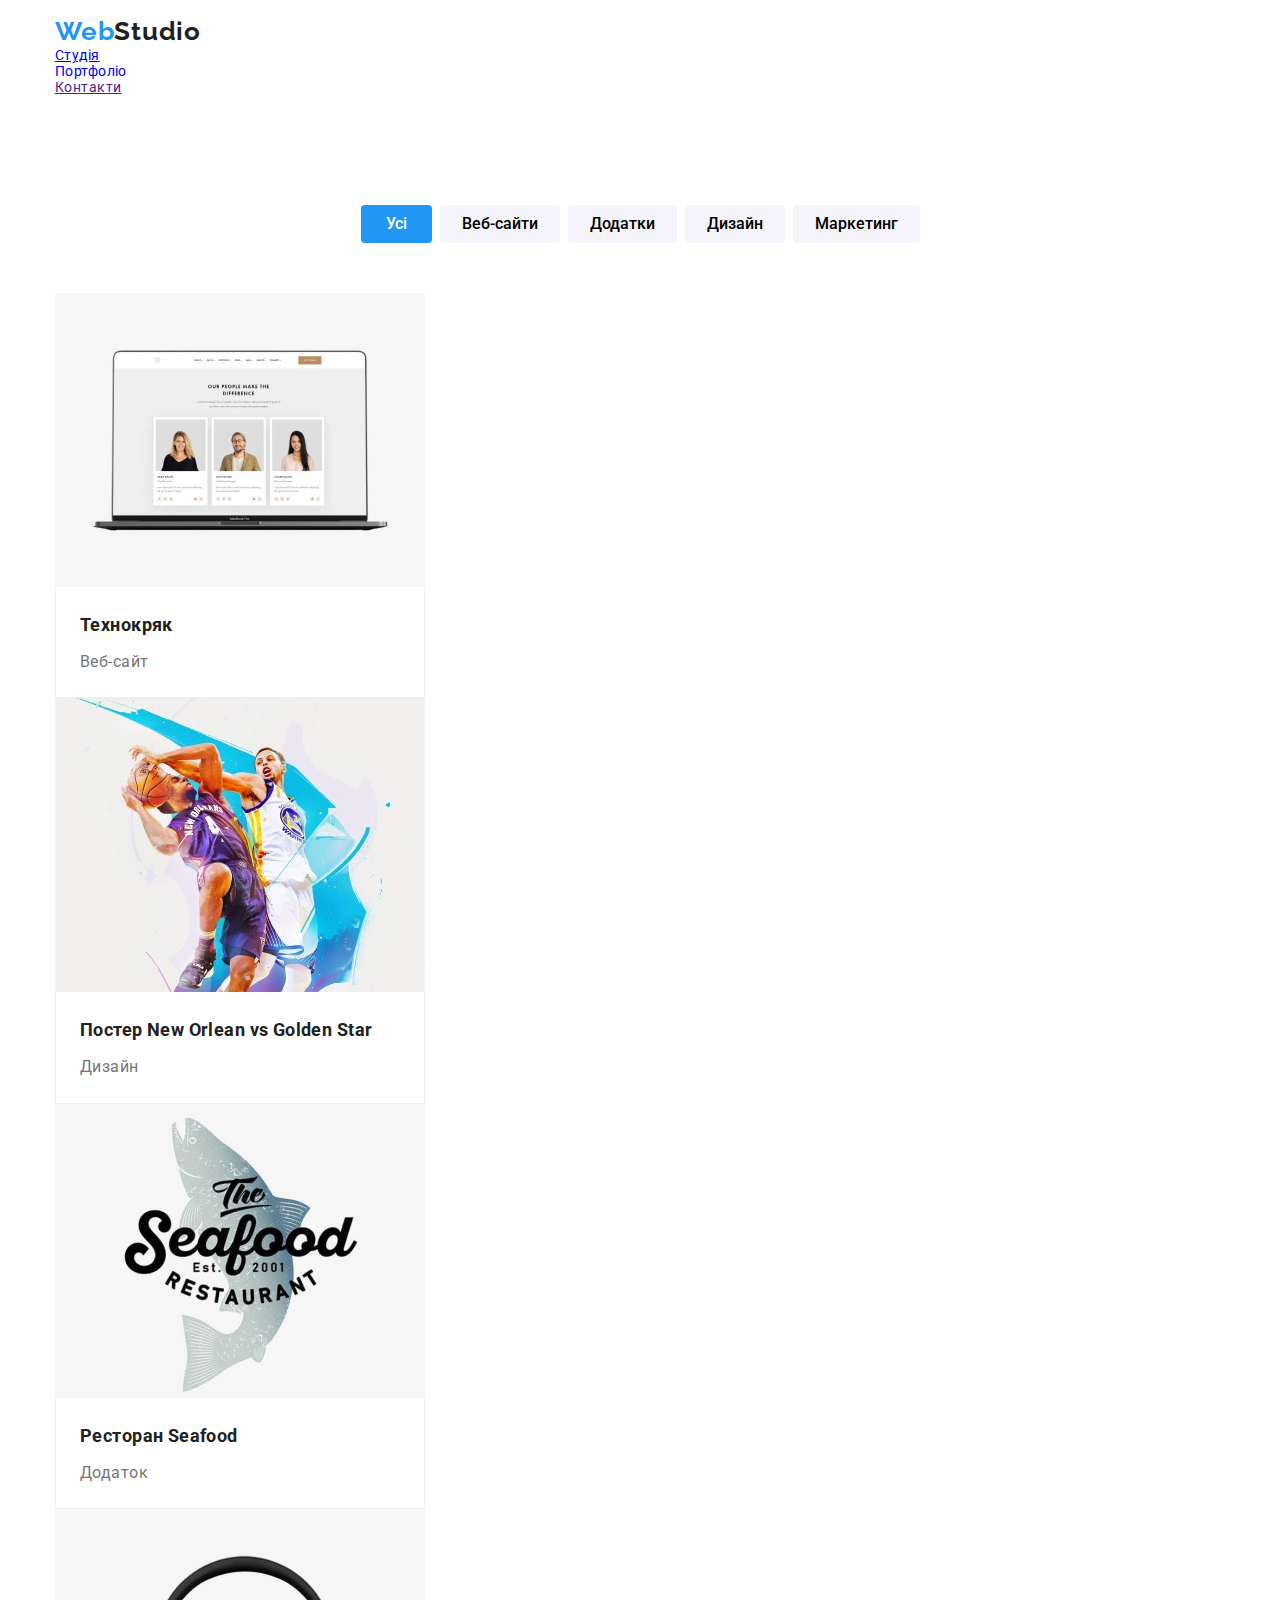
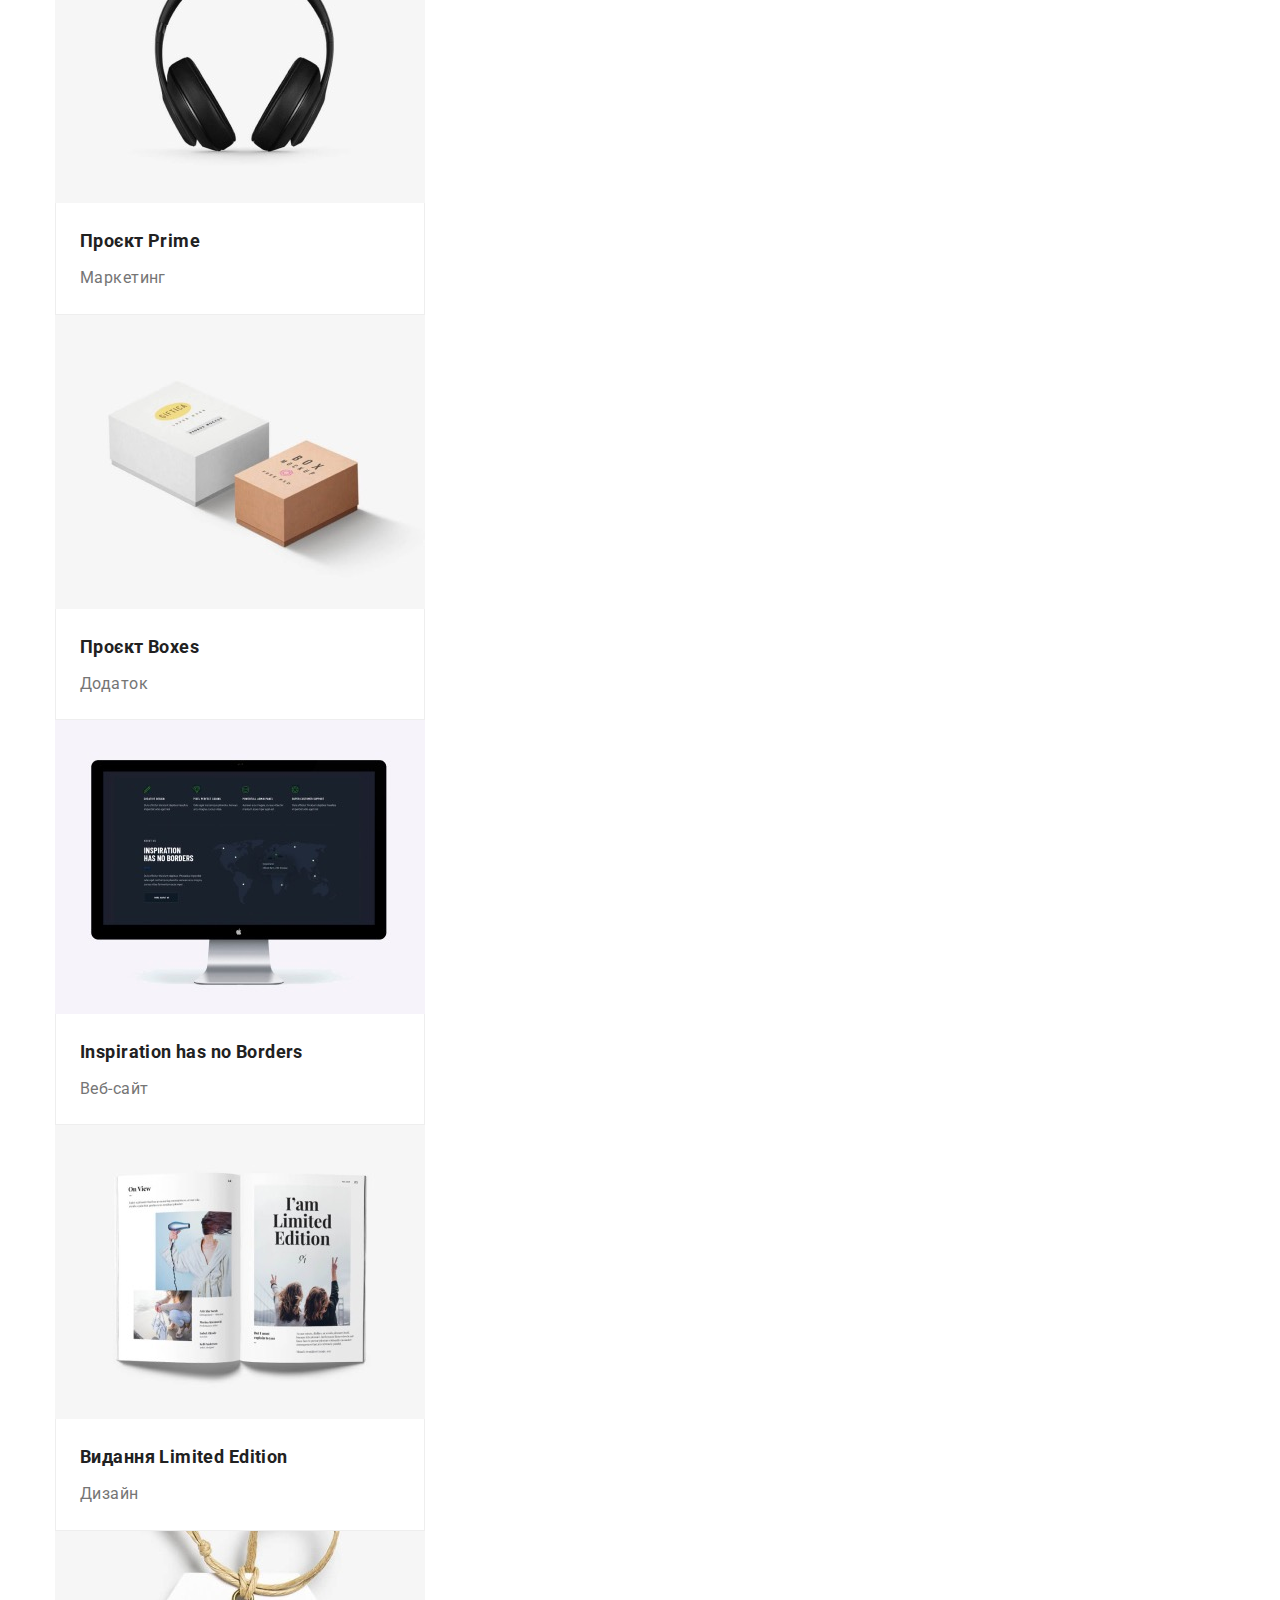
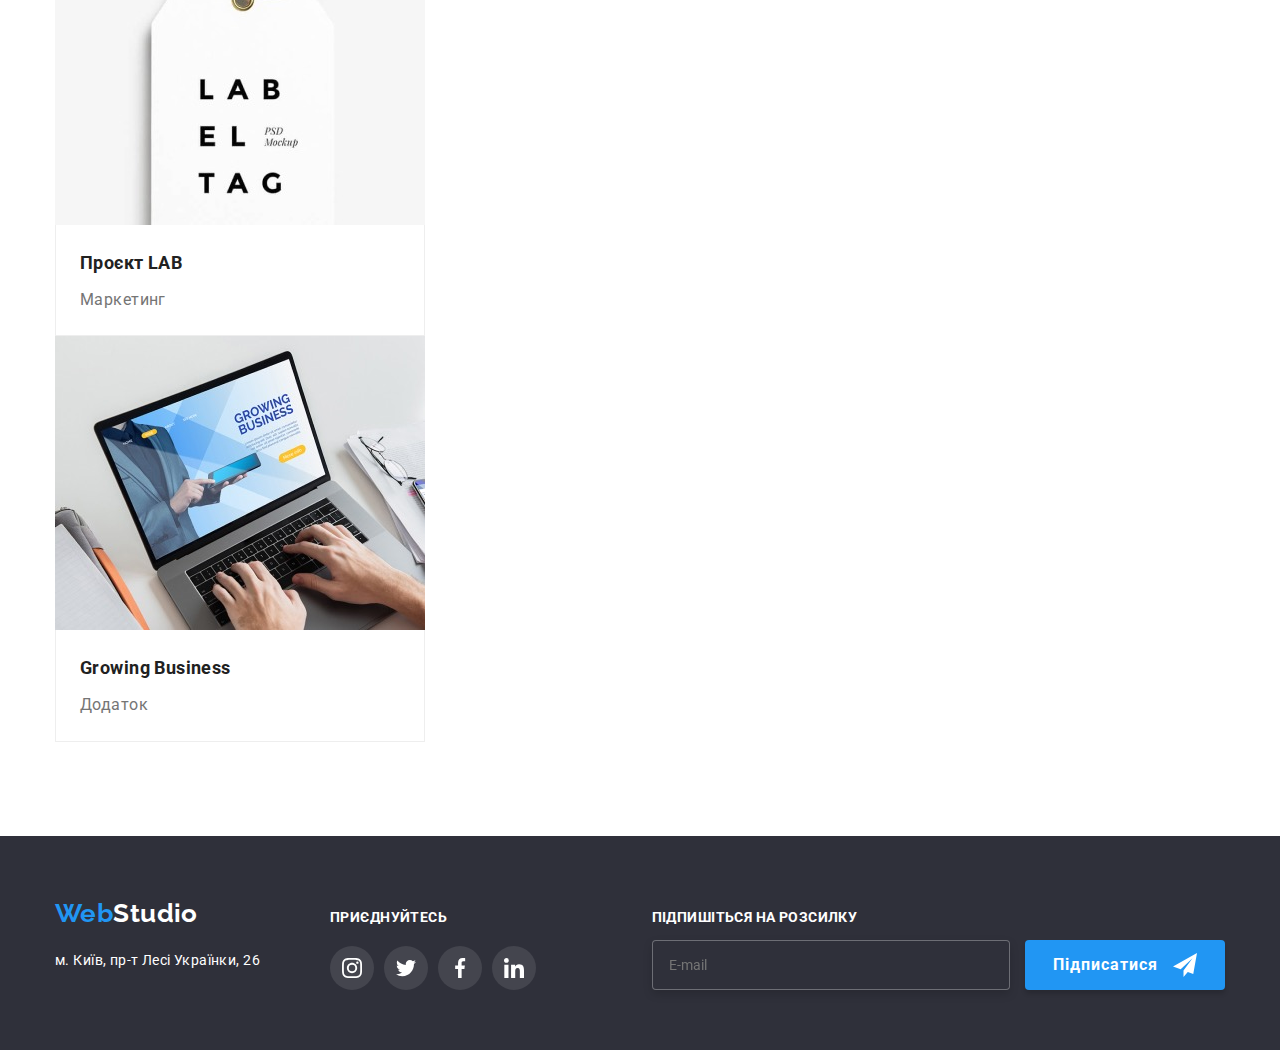
==== portfolio.html @ 5d30ed1a "hw8" ====
<!DOCTYPE html>
<html lang="uk">
  <head>
    <meta charset="UTF-8" />
    <meta http-equiv="X-UA-Compatible" content="IE=edge" />
    <meta name="viewport" content="width=device-width, initial-scale=1.0" />
    <title>WebStudio</title>
    <link rel="preconnect" href="https://fonts.googleapis.com" />
    <link rel="preconnect" href="https://fonts.gstatic.com" crossorigin />
    <link
      href="https://fonts.googleapis.com/css2?family=Raleway:wght@700&family=Roboto:wght@400;500;700;900&display=swap"
      rel="stylesheet"
    />
    <link
      rel="stylesheet"
      href="https://cdnjs.cloudflare.com/ajax/libs/modern-normalize/1.1.0/modern-normalize.min.css"
    />
    <link rel="stylesheet" href="./css/main.min.css" />
  </head>

  <body>
    <header class="header">
      <div class="container header__container">
        <nav class="header__menu">
          <a href="./index.html" class="header__logo link">
            <span class="accent">Web</span>Studio</a
          >
          <ul class="header__link list">
            <li><a href="./index.html" class="header__link item">Студія</a></li>
            <li>
              <a href="./portfolio.html" class="link current item">Портфоліо</a>
            </li>
            <li><a href="" class="header__link item">Контакти</a></li>
          </ul>
        </nav>
        <ul class="contacts">

          <li class="mail">
            <a href="mailto:info@devstudio.com" class="contacts__info">
              <svg class="contacts__icon" width="16" height="12">
                <use href="./images/icons.svg#icon-envelope"></use></svg>info@devstudio.com</a>
          </li>

          <li>
            <a href="tel:+380961111111" class="contacts__info">
              <svg class="contacts__icon" width="16" height="12">
                <use href="./images/icons.svg#icon-smartphone"></use></svg>+38 096 111 11 11</a>
          </li>
        </ul>
      </div>
    </header>

    <main>
      <section class="section">
        <div class="container buttons">
          <ul class="button-list">
            <li class="shadow-button">
              <button type="button" class="button secondary blue">Усі</button>
            </li>
            <li class="shadow-button">
              <button type="button" class="button secondary">Веб-сайти</button>
            </li>
            <li class="shadow-button">
              <button type="button" class="button secondary">Додатки</button>
            </li>
            <li class="shadow-button">
              <button type="button" class="button secondary">Дизайн</button>
            </li>
            <li class="shadow-button">
              <button type="button" class="button secondary">Маркетинг</button>
            </li>
          </ul>

          <ul class="list">
            <li class="gallery box">
              <a href="" class="link-sdw">
                <div class="portfolio-animation">
                <img
                  class="image-blue"
                  src="./images/img13-2.jpg"
                  alt="Фото людей"
                  width="370"
                  height="294"/>
                <p class="blue-text">
                  Ресурс пропонує комплексні пропозиції з різним рівнем функціоналу та сервісів. Все це дозволить відвідувачу отримати вичерпні відомості про компанію чи приватну особу.
                </p>
              </div>
                <div class="info-name">
                  <h3 class="title-name">Технокряк</h3>
                  <p class="discr">Веб-сайт</p>
                </div>
              </a>
            </li>

            <li class="gallery box">
              <a href="" class="link-sdw">
                <div class="portfolio-animation">
                <img
                  class="image"
                  src="./images/img-11-2.jpg"
                  alt="Волейболісти"
                  width="370"
                  height="294"
                />
                <p class="blue-text">
                  Ресурс пропонує комплексні пропозиції з різним рівнем функціоналу та сервісів. Все це дозволить відвідувачу отримати вичерпні відомості про компанію чи приватну особу.
                </p>
              </div>
                <div class="info-name">
                  <h3 class="title-name">Постер New Orlean vs Golden Star</h3>
                  <p class="discr">Дизайн</p>
                </div>
              </a>
            </li>
            <li class="gallery box">
              <a href="" class="link-sdw">
                <div class="portfolio-animation">
                <img
                  class="image"
                  src="./images/img-10-2.jpg"
                  alt="Лого ресторану"
                  width="370"
                  height="294"
                />
                <p class="blue-text">
                  Ресурс пропонує комплексні пропозиції з різним рівнем функціоналу та сервісів. Все це дозволить відвідувачу отримати вичерпні відомості про компанію чи приватну особу.
                </p>
              </div>
                <div class="info-name">
                  <h3 class="title-name">Ресторан Seafood</h3>
                  <p class="discr">Додаток</p>
                </div>
              </a>
            </li>
            <li class="gallery box">
              <a href="" class="link-sdw">
                <div class="portfolio-animation">
                <img
                  class="image"
                  src="./images/img-4-2.jpg"
                  alt="Навушники"
                  width="370"
                  height="294"
                />
                <p class="blue-text">
                  Ресурс пропонує комплексні пропозиції з різним рівнем функціоналу та сервісів. Все це дозволить відвідувачу отримати вичерпні відомості про компанію чи приватну особу.
                </p>
              </div>
                <div class="info-name">
                  <h3 class="title-name">Проєкт Prime</h3>
                  <p class="discr">Маркетинг</p>
                </div>
              </a>
            </li>
            <li class="gallery box">
              <a href="" class="link-sdw">
                <div class="portfolio-animation">
                <img
                  class="image"
                  src="./images/img-5-2.jpg"
                  alt="Два бокси"
                  width="370"
                  height="294"
                />
                <p class="blue-text">
                  Ресурс пропонує комплексні пропозиції з різним рівнем функціоналу та сервісів. Все це дозволить відвідувачу отримати вичерпні відомості про компанію чи приватну особу.
                </p>
              </div>
                <div class="info-name">
                  <h3 class="title-name">Проєкт Boxes</h3>
                  <p class="discr">Додаток</p>
                </div>
              </a>
            </li>
            <li class="gallery box">
              <a href="" class="link-sdw">
                <div class="portfolio-animation">
                <img
                  class="image"
                  src="./images/img-6-2.jpg"
                  alt="Компʼютер"
                  width="370"
                  height="294"
                />
                <p class="blue-text">
                  Ресурс пропонує комплексні пропозиції з різним рівнем функціоналу та сервісів. Все це дозволить відвідувачу отримати вичерпні відомості про компанію чи приватну особу.
                </p>
              </div>
                <div class="info-name">
                  <h3 class="title-name">Inspiration has no Borders</h3>
                  <p class="discr">Веб-сайт</p>
                </div>
              </a>
            </li>
            <li class="gallery box">
              <a href="" class="link-sdw">
                <div class="portfolio-animation">
                <img
                  class="image"
                  src="./images/img-7-2.jpg"
                  alt="Книга"
                  width="370"
                  height="294"
                />
                <p class="blue-text">
                  Ресурс пропонує комплексні пропозиції з різним рівнем функціоналу та сервісів. Все це дозволить відвідувачу отримати вичерпні відомості про компанію чи приватну особу.
                </p>
              </div>
                <div class="info-name">
                  <h3 class="title-name">Видання Limited Edition</h3>
                  <p class="discr">Дизайн</p>
                </div>
              </a>
            </li>
            <li class="gallery box">
              <a href="" class="link-sdw">
                <div class="portfolio-animation">
                <img
                  class="image"
                  src="./images/img-8-2.jpg"
                  alt="Бірка"
                  width="370"
                  height="294"
                />
                <p class="blue-text">
                  Ресурс пропонує комплексні пропозиції з різним рівнем функціоналу та сервісів. Все це дозволить відвідувачу отримати вичерпні відомості про компанію чи приватну особу.
                </p>
              </div>
                <div class="info-name">
                  <h3 class="title-name">Проєкт LAB</h3>
                  <p class="discr">Маркетинг</p>
                </div>
              </a>
            </li>
            <li class="gallery box">
              <a href="" class="link-sdw">
                <div class="portfolio-animation">
                <img
                  class="image"
                  src="./images/img-9-2.jpg"
                  alt="Ноутбук"
                  width="370"
                  height="294"
                />
                <p class="blue-text">
                  Ресурс пропонує комплексні пропозиції з різним рівнем функціоналу та сервісів. Все це дозволить відвідувачу отримати вичерпні відомості про компанію чи приватну особу.
                </p>
              </div>
                <div class="info-name">
                  <h3 class="title-name">Growing Business</h3>
                  <p class="discr">Додаток</p>
                </div>
              </a>
            </li>
          </ul>
        </div>
      </section>
    </main>

    <footer class="footer-block">
      <div class="container">
        <div class="footer-info">
          <a href="./index.html" class="footer__logo">
            <span class="accent">Web</span>Studio</a
          >
          <address class="footer">
            <p class="adres">м. Київ, пр-т Лесі Українки, 26</p>
            <ul class="footer-list">
              <li class="email">
                <a href="mailto:info@devstudio.com" class="contacts">info@devstudio.com</a>
              </li>
              <li>
                <a href="tel:+380961111111" class="contacts">+38 096 111 11 11</a>
              </li>
            </ul>
          </address>
        </div>

        <div class="footer-icons">
          <h3 class="footer-links-title">ПРИЄДНУЙТЕСЬ</h3>
          <ul class="social-list">
            <li class="social-list-item">
              <a class="footer-social-list-link" href="#">
                <svg class="footer-social-list-icon" width="20" height="20">
                  <use href="./images/icons.svg#icon-instagram"></use>
                </svg>
              </a>
            </li>
            <li class="social-list-item">
              <a class="footer-social-list-link" href="#">
                <svg class="footer-social-list-icon" width="20" height="20">
                  <use href="./images/icons.svg#icon-twitter"></use>
                </svg>
              </a>
            </li>
            <li class="social-list-item">
              <a class="footer-social-list-link" href="#">
                <svg class="footer-social-list-icon" width="20" height="20">
                  <use href="./images/icons.svg#icon-facebook"></use>
                </svg>
              </a>
            </li>
            <li class="social-list-item">
              <a class="footer-social-list-link" href="#">
                <svg class="footer-social-list-icon" width="20" height="20">
                  <use href="./images/icons.svg#icon-linkedin"></use>
                </svg>
              </a>
            </li>
          </ul>
        </div>

        <div class="form">
          <h3 class="sub-text">Підпишіться на розсилку</h3>
          <label for="mail"></label>
          <input class="subcribe-input" type="email" name="mail" id="mail" placeholder="E-mail"/>
          <button type="submit" class="btn-submit">Підписатися
            <svg class="btn-sub-icon" width="24" height="24">
            <use href="./images/icons.svg#icon-telegram"></use>
          </svg> 
          </button>
        </div>
      </div>
    </footer>
  </body>
</html>
---- css/main.min.css ----
:root{--primary-text-color: #757575;--secondary-text-color: #212121;--title-text-color: #ffffff;--accent-color: #2196f3;--secondary-button-color: #f5f4fa;--background-color-main: #2f303a;--main-font: Roboto, sans-serif;--secondary-font: Raleway, sans-serif}.visually-hidden{position:absolute;width:1px;height:1px;margin:-1px;border:0;padding:0;white-space:nowrap;clip-path:inset(100%);clip:rect(0 0 0 0);overflow:hidden}html{box-sizing:border-box}body{color:var(--primary-text-color);background-color:var(--title-text-color);font-family:Roboto,sans-serif;font-size:14px;letter-spacing:.03em}.image{display:block}.section{padding-top:94px;padding-bottom:94px}.link{text-decoration:none}.container{padding-left:15px;padding-right:15px}@media screen and (min-width: 480px){.container{width:480px;margin-left:auto;margin-right:auto}}@media screen and (min-width: 768px){.container{width:768px}}@media screen and (min-width: 1200px){.container{width:1200px}}.hero{background-color:var(--background-color-main);padding-top:200px;padding-bottom:200px;margin:0 auto}.hero.overlay{max-width:1600px;height:600px;outline:1px solid #000;margin-left:auto;margin-right:auto;background-image:linear-gradient(rgba(47, 48, 58, 0.4), rgba(47, 48, 58, 0.4)),url("../images/Img-backgr.jpg");background-size:cover;background-repeat:no-repeat;background-position:center}.button.primary{color:var(--title-text-color);background-color:var(--accent-color);font-weight:700;font-size:16px;line-height:1.9;margin:0 auto;display:block;cursor:pointer;vertical-align:middle;padding-top:10px;padding-bottom:10px;padding-left:32px;padding-right:32px;border:none;box-shadow:0px 4px 4px rgba(0,0,0,.15);border-radius:4px}.modal-close-btn{position:absolute;top:8px;right:8px;display:flex;justify-content:center;align-items:center;width:30px;height:30px;border-radius:50%;background:#fff;border:1px solid rgba(0,0,0,.1);padding:0;cursor:pointer}.modal-close-btn:hover svg.modal-close-icon,.modal-close-btn:focus svg.modal-close-icon{fill:#2196f3}.modal-close-icon{width:18px;height:18px;fill:#000;padding:0;vertical-align:middle;transition:fill 250ms cubic-bezier(0.4, 0, 0.2, 1)}.social-list-link{display:flex;align-items:center;justify-content:center;width:44px;height:44px;background-color:#fff;border-radius:50%;transition:background-color 250ms cubic-bezier(0.4, 0, 0.2, 1)}.social-list-link:hover,.social-list-link:focus{background-color:#2196f3}.social-list-icon{fill:#afb1b8}.social-list-item{display:block;margin-right:10px}.social-list-item:last-child{margin:0}a svg.social-list-icon{transition:fill 250ms cubic-bezier(0.4, 0, 0.2, 1)}a:hover svg.social-list-icon,a:focus svg.social-list-icon{fill:#fff}.social-list{display:flex;justify-content:center;padding-left:0;margin:0}.hero__title{color:var(--title-text-color);font-size:44px;line-height:1.4;font-weight:900;max-width:696px;margin:0 auto;text-align:center;margin-bottom:30px}.backdrop{position:fixed;top:0;left:0;width:100vw;height:100vh;background-color:rgba(0,0,0,.2);transition:visibility 250ms cubic-bezier(0.4, 0, 0.2, 1),opacity 250ms cubic-bezier(0.4, 0, 0.2, 1)}.backdrop.is-hidden{opacity:0;pointer-events:none;visibility:hidden}.modal{position:absolute;width:528px;height:581px;left:50%;top:50%;transform:translate(-50%, -50%) scale(1);background:#fff;box-shadow:0px 1px 3px rgba(0,0,0,.12),0px 1px 1px rgba(0,0,0,.14),0px 2px 1px rgba(0,0,0,.2);border-radius:4px;padding:40px;transition:transform 250ms cubic-bezier(0.4, 0, 0.2, 1)}.backdrop.is-hidden .modal{transform:translate(-50%, -50%) scale(0.6)}.title-modal-form{margin:0;font-family:"Roboto";font-weight:700;font-size:20px;line-height:1.15;text-align:center;letter-spacing:.03em;color:#212121}.data{font-family:"Roboto";font-size:12px;line-height:1.16;letter-spacing:.01em;color:#757575;margin-bottom:4px}.comment{width:100%;height:120px;margin-top:4px;padding:12px 16px;resize:none;border:1px solid rgba(33,33,33,.2);border-radius:4px;font-family:"Roboto";font-size:12px;line-height:1.16;letter-spacing:.01em;color:rgba(117,117,117,.5);color:#000}.comment:focus{border-color:var(--accent-color);transition:border-color 250ms cubic-bezier(0.4, 0, 0.2, 1);outline:none}.header__link{display:none}.header__container{display:flex;justify-content:space-between;align-items:center}@media screen and (max-width: 1199px){.contacts__info{display:none}}.contacts{display:none}.header{padding-top:16px;padding-bottom:16px;position:relative}.header__logo{color:var(--secondary-text-color);font-weight:700;font-size:26px;line-height:1.2;font-family:"Raleway",sans-serif;text-decoration:none;padding-top:16px}.header__logo.link{font-weight:700;font-size:26px;line-height:1.2;letter-spacing:.03em;color:var(--secondary-text-color);text-decoration:none}.list{list-style:none;padding-left:0;gap:30px;padding:0;margin-left:0;margin:0}.accent{color:var(--accent-color)}.contacts__icon{fill:#757575;padding:0;margin-right:10px;vertical-align:middle}a svg.contacts__icon{transition:fill 250ms cubic-bezier(0.4, 0, 0.2, 1)}a:hover svg.contacts__icon,a:focus svg.contacts__icon{fill:#2196f3}.contacts__info{display:flex;color:var(--primary-text-color);font-weight:500;font-size:14px;line-height:1.14;text-decoration:none;list-style:none;flex-wrap:wrap;padding-left:auto;padding-right:10px;padding:0;margin:0 0 0 auto;align-items:center;justify-content:center;transition:color 250ms cubic-bezier(0.4, 0, 0.2, 1)}.contacts__info:hover,.contacts__info:focus{color:var(--accent-color)}.contact-form-field{display:block;margin-bottom:10px}.contact-form-input{width:100%;height:40px;border:1px solid rgba(33,33,33,.2);border-radius:4px;padding-left:42px;transform:border-color 250ms cubic-bezier(0.4, 0, 0.2, 1)}.contact-form-input:focus{border-color:var(--accent-color);outline:none}.contact-form-input-wrapper{position:relative;display:block;margin-top:4px}.contact-form-icon{position:absolute;top:50%;left:0;fill:#212121;padding:0;margin-left:12px;transform:translateY(-50%);transition:fill 250ms cubic-bezier(0.4, 0, 0.2, 1)}.contact-form-input:focus+.contact-form-icon{fill:var(--accent-color)}.contact-form-submit-btn{width:200px;height:50px;left:700px;top:713px;padding:10px 52px;background:#188ce8;box-shadow:0px 4px 4px rgba(0,0,0,.15);border-radius:4px;border:none;cursor:pointer;font-family:"Roboto";font-weight:700;font-size:16px;line-height:1.8;display:block;margin:0 auto;align-items:center;text-align:center;letter-spacing:.06em;color:#fff;margin-top:30px}.contact-form-submit-btn:hover,.contact-form-submit-btn:focus{transition:box-shadow 250ms cubic-bezier(0.4, 0, 0.2, 1)}.contact-form-checkbox-label{display:flex;align-items:center;font-family:"Roboto";font-size:14px;line-height:1.7;letter-spacing:.03em;color:#757575;background-color:#fff}.contact-form-checkbox{margin-bottom:10px;border:2px solid #212121;color:var(--accent-color)}.contact-form-checkbox:checked{background-color:var(--accent-color)}.contact-form-checkbox:checked{background-color:#2196f3;outline-offset:2px}.contact-checkbox{margin-left:13px}.checkbox-link{color:#2196f3}.check-icon{display:flex;align-items:center;justify-content:center;fill:#fff;padding:0;vertical-align:middle;cursor:pointer;width:15px;height:16px}.black-border{display:flex;border:2px solid #000;border-radius:2px;width:16px;height:15px;margin-right:8.38px;align-items:center;justify-content:center}.contact-form-checkbox:checked+.contact-form-checkbox-label .black-border{background-color:var(--accent-color);border-color:#2196f3;outline-offset:2px}.contact-form-checkbox:focus+.contact-form-checkbox-label .black-border{border-radius:2px;border:2px solid #2196f3}.duty__list{list-style:none;display:flex;flex-wrap:wrap;padding-left:0;margin-right:30px;padding:0;margin-left:0;margin:0;gap:30px}.duty__item{width:270px}.duty__link{display:flex;align-items:center;justify-content:center;width:270px;height:120px;margin-bottom:30px;background-color:#f5f4fa;border-radius:4px}.duty__title{color:var(--secondary-text-color);font-weight:700;font-size:14px;line-height:1.14;margin-bottom:10px;margin-top:0}.duty__text{font-size:14px;line-height:1.7;margin:0}.gallery{width:370px}.link-sdw{text-decoration:none;display:block;transition:box-shadow 250ms cubic-bezier(0.4, 0, 0.2, 1)}.link-sdw:hover{box-shadow:0px 1px 1px rgba(0,0,0,.12),0px 4px 4px rgba(0,0,0,.06),1px 4px 6px rgba(0,0,0,.16)}.portfolio-animation{position:relative;overflow:hidden;transition:transform 250ms cubic-bezier(0.4, 0, 0.2, 1)}.blue-text{position:absolute;margin:0;padding-top:63px;padding-bottom:63px;padding-left:24px;padding-right:24px;background-color:rgba(33,150,243,.9);width:370px;height:294px;font-family:"Roboto";font-style:normal;font-size:18px;line-height:1.6;letter-spacing:.03em;color:#fff;transition:transform 250ms ease}.portfolio-animation:hover .blue-text{transform:translateY(-100%)}.link-sdw:hover .blue-text,.link-sdw:focus .blue-text{transform:translateY(-100%)}.image-blue{display:block;position:relative}.info-name{padding-left:24px;padding-right:24px;padding-top:20px;padding-bottom:20px;border-bottom:1px solid #eee;border-left:1px solid #eee;border-right:1px solid #eee}.title-name{color:var(--secondary-text-color);font-weight:700;font-size:18px;line-height:2;text-decoration:none;margin-bottom:4px;margin-top:0}.discr{color:var(--primary-text-color);font-size:16px;line-height:1.9;text-decoration:none;margin-top:0;margin-bottom:0}.button-list{list-style:none;display:flex;flex-wrap:wrap;gap:8px;padding:0;justify-content:center;margin:0;margin-bottom:50px}.button.secondary{background-color:var(--secondary-button-color);font-weight:500;font-size:16px;line-height:1.6;cursor:pointer;padding-top:6px;padding-bottom:6px;padding-left:22px;padding-right:22px;border:none;border-radius:4px;transition:box-shadow 250ms cubic-bezier(0.4, 0, 0.2, 1),background-color 250ms cubic-bezier(0.4, 0, 0.2, 1),color 250ms cubic-bezier(0.4, 0, 0.2, 1)}.button.secondary:hover,.button.secondary:focus{box-shadow:0px 3px 1px rgba(0,0,0,.1),0px 1px 2px rgba(0,0,0,.08),0px 2px 2px rgba(0,0,0,.12);border-radius:4px;color:var(--title-text-color);background-color:var(--accent-color)}.button.secondary.blue{background-color:var(--accent-color);color:var(--title-text-color);padding-top:6px;padding-bottom:6px;padding-left:25px;padding-right:25px;transition:box-shadow 250ms cubic-bezier(0.4, 0, 0.2, 1)}.button.secondary.blue:hover,.button.secondary.blue:focus{box-shadow:0px 3px 1px rgba(0,0,0,.1),0px 1px 2px rgba(0,0,0,.08),0px 2px 2px rgba(0,0,0,.12);border-radius:4px}.section-work{padding-bottom:94px}.section-title{color:var(--secondary-text-color);font-weight:700;font-size:36px;line-height:1.2;text-align:center;margin-bottom:50px;margin-top:0}.thumb{position:relative}.pic-text{position:absolute;padding-top:27px;padding-bottom:27px;margin:0;bottom:0;left:0;width:100%;height:70px;background-color:rgba(47,48,58,.8);font-family:"Roboto";font-weight:700;font-size:14px;line-height:1.14;text-align:center;letter-spacing:.03em;text-transform:uppercase;color:#fff}.block.secondary{background-color:var(--secondary-button-color)}.container-team{margin-left:auto;margin-right:auto;width:1200px;padding-left:15px;padding-right:15px}.item-shadow{box-shadow:0px 1px 3px rgba(0,0,0,.12),0px 1px 1px rgba(0,0,0,.14),0px 2px 1px rgba(0,0,0,.2);border-radius:0px 0px 4px 4px}.names{padding-top:30px;padding-bottom:30px;background-color:#fff}.person{text-align:center;font-weight:500;font-size:16px;line-height:1.2;margin-bottom:10px;margin-top:0}.prof{text-align:center;font-size:16px;line-height:1.2;margin-top:0;margin-bottom:16px}.client-link{display:flex;justify-content:center;align-items:center;width:100%;height:100%;color:#afb1b8;border:1px solid #afb1b8;border-radius:4px;background-color:#fff;margin:0;transition:border-color 250ms cubic-bezier(0.4, 0, 0.2, 1)}.client-link:hover{border:1px solid #2196f3;border-radius:4px}.client-list-item{margin-right:30px;height:92px;width:170px}.client-list-item:last-child{margin-right:0}a svg.client-icon{transition:fill 250ms cubic-bezier(0.4, 0, 0.2, 1)}.client-icon{fill:currentColor}.client-icon:hover svg{fill:#2196f3}a:hover svg.client-icon,a:focus svg.client-icon{fill:#2196f3}.client-list-icons{list-style:none;display:flex;padding-left:0;margin:0}.container.clients{display:block}.footer__logo{font-family:Raleway;color:var(--title-text-color);font-weight:700;font-size:26px;line-height:1.2;text-decoration:none}.adres{margin-top:0;margin-bottom:0}.email{margin-bottom:9px}footer .contacts{font-size:14px;line-height:1.7;letter-spacing:.03em;color:rgba(255,255,255,.6)}.footer-list{list-style:none;padding-left:0;padding:0;margin-bottom:0}.footer-social-list-link{display:flex;align-items:center;justify-content:center;width:44px;height:44px;background-color:rgba(255,255,255,.1);border-radius:50%;transition:background-color 250ms cubic-bezier(0.4, 0, 0.2, 1)}.footer-social-list-link:hover,.footer-social-list-link:focus{background-color:#2196f3}.footer-social-list-icon{fill:#fff}.form{margin-left:auto}.form input{margin:0;width:358px;height:50px;border:1px solid rgba(255,255,255,.3);filter:drop-shadow(0px 4px 4px rgba(0, 0, 0, 0.15));border-radius:4px;background:#2f303a;padding-left:16px}.subcribe-input{transform:border-color 250 ms cubic-bezier(0.4, 0, 0.2, 1);color:#fff}.subcribe-input:focus{border-color:var(--title-text-color);outline:none}.sub-text{font-family:"Roboto";font-weight:700;font-size:14px;line-height:1.14;letter-spacing:.03em;text-transform:uppercase;color:#fff}.btn-submit{width:200px;height:50px;left:1213px;top:1757px;font-family:"Roboto";font-weight:700;font-size:16px;line-height:1.9;align-items:center;text-align:center;letter-spacing:.06em;color:#fff;background:#2196f3;box-shadow:0px 4px 4px rgba(0,0,0,.15);border-radius:4px;border:none;margin-left:12px;padding:0}.btn-sub-icon{width:24px;height:24px;fill:#fff;margin-left:10px;padding:0;vertical-align:middle}footer .container{display:flex;align-items:baseline}.footer-block{background-color:var(--background-color-main);padding-top:60px;padding-bottom:60px;display:flex;gap:70px;align-items:baseline}.footer{color:var(--title-text-color);font-style:normal;font-size:14px;line-height:1.7;text-decoration:none;margin-top:20px}.footer-info{margin-right:70px}.footer-list{list-style:none}.footer-links-title{color:var(--title-text-color);font-weight:700;font-size:14px;line-height:1.14;margin-bottom:20px;margin-top:0;padding-right:0}.mobile-menu{position:absolute;top:0;left:0;width:100%;height:100vh;overflow:auto;opacity:0;visibility:hidden;pointer-events:none;transition:opacity 250ms linear,visibility 250ms linear}.mobile-menu__list{list-style:none;font-family:var(--main-font);font-size:40px;line-height:1.17;color:#212121}.mobile-menu.is-open{opacity:1;visibility:visible;pointer-events:auto}.mobile-contacts__mail{font-family:var(--main-font);font-size:34px;line-height:1.17;color:#2196f3;list-style:none;text-decoration:none}.mobile-contacts__tel{font-family:var(--main-font);font-size:24px;line-height:1.17;color:#757575;list-style:none;text-decoration:none}.menu-toggle{min-width:40px;min-height:40px;background-color:rgba(0,0,0,0);border:none;padding:0;margin:0;line-height:0;cursor:pointer;outline:none}.mobile-menu__close-btn{position:absolute;top:10px;right:15px;background:rgba(0,0,0,0);border:none;padding:0;line-height:0}.menu-container{position:fixed;top:0;right:0;width:100vw;height:100vh;padding-top:48px;padding-bottom:32px;transform:translateX(100%)}.menu-container.is-open{transform:translateX(0)}@media screen and (min-width: 767px){.header__link{display:none}.menu-toggle{display:none}}@media screen and (min-width: 768px){.header__link{display:block}.menu-toggle{display:none}.mobile-menu{display:none}}/*# sourceMappingURL=main.min.css.map */
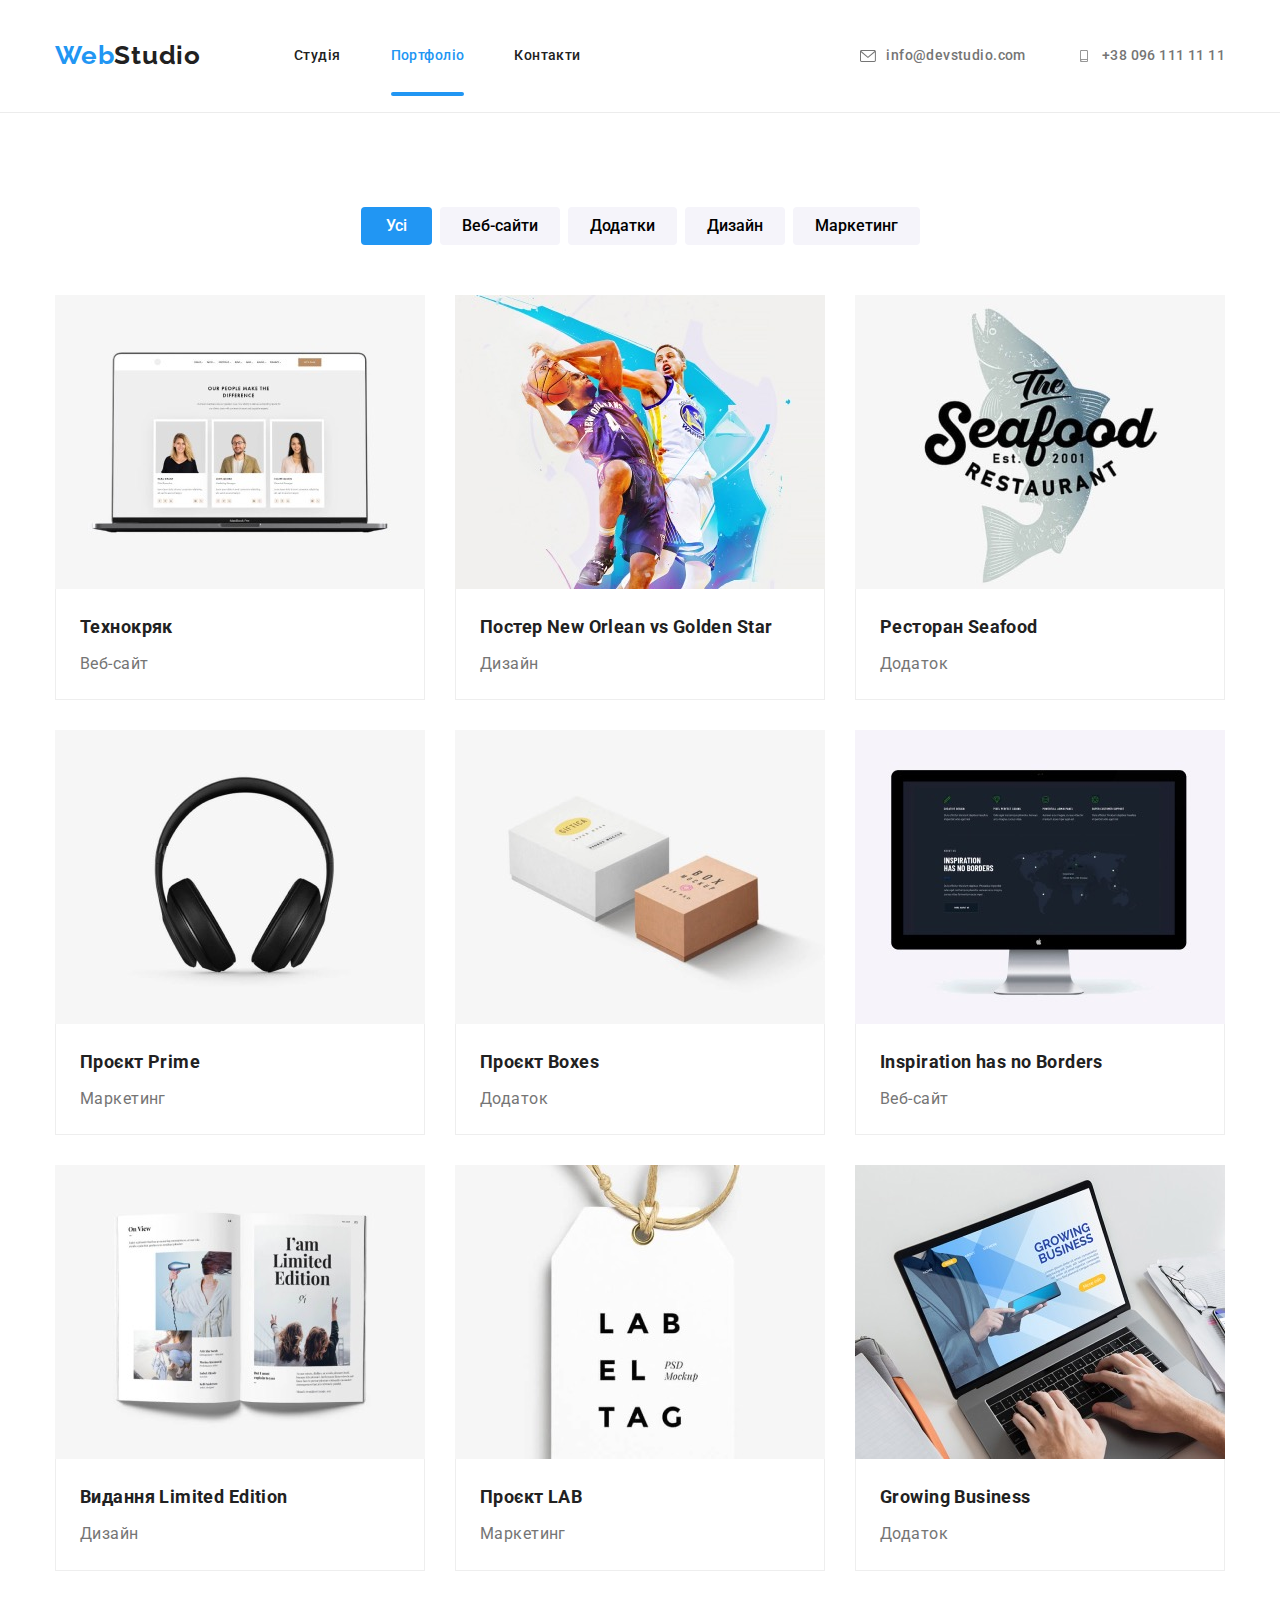
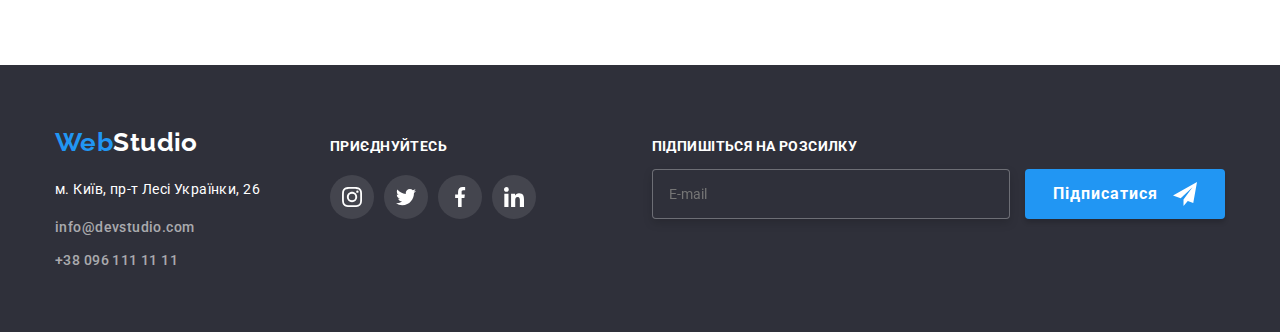
==== commit bd51077e: "hw8" ====
--- a/portfolio.html
+++ b/portfolio.html
@@ -71,7 +71,7 @@
             </li>
           </ul>
 
-          <ul class="list">
+          <ul class="gallerylist">
             <li class="gallery box">
               <a href="" class="link-sdw">
                 <div class="portfolio-animation">
--- a/css/main.min.css
+++ b/css/main.min.css
@@ -1 +1 @@
-:root{--primary-text-color: #757575;--secondary-text-color: #212121;--title-text-color: #ffffff;--accent-color: #2196f3;--secondary-button-color: #f5f4fa;--background-color-main: #2f303a;--main-font: Roboto, sans-serif;--secondary-font: Raleway, sans-serif}.visually-hidden{position:absolute;width:1px;height:1px;margin:-1px;border:0;padding:0;white-space:nowrap;clip-path:inset(100%);clip:rect(0 0 0 0);overflow:hidden}html{box-sizing:border-box}body{color:var(--primary-text-color);background-color:var(--title-text-color);font-family:Roboto,sans-serif;font-size:14px;letter-spacing:.03em}.image{display:block}.section{padding-top:94px;padding-bottom:94px}.link{text-decoration:none}.container{padding-left:15px;padding-right:15px}@media screen and (min-width: 480px){.container{width:480px;margin-left:auto;margin-right:auto}}@media screen and (min-width: 768px){.container{width:768px}}@media screen and (min-width: 1200px){.container{width:1200px}}.hero{background-color:var(--background-color-main);padding-top:200px;padding-bottom:200px;margin:0 auto}.hero.overlay{max-width:1600px;height:600px;outline:1px solid #000;margin-left:auto;margin-right:auto;background-image:linear-gradient(rgba(47, 48, 58, 0.4), rgba(47, 48, 58, 0.4)),url("../images/Img-backgr.jpg");background-size:cover;background-repeat:no-repeat;background-position:center}.button.primary{color:var(--title-text-color);background-color:var(--accent-color);font-weight:700;font-size:16px;line-height:1.9;margin:0 auto;display:block;cursor:pointer;vertical-align:middle;padding-top:10px;padding-bottom:10px;padding-left:32px;padding-right:32px;border:none;box-shadow:0px 4px 4px rgba(0,0,0,.15);border-radius:4px}.modal-close-btn{position:absolute;top:8px;right:8px;display:flex;justify-content:center;align-items:center;width:30px;height:30px;border-radius:50%;background:#fff;border:1px solid rgba(0,0,0,.1);padding:0;cursor:pointer}.modal-close-btn:hover svg.modal-close-icon,.modal-close-btn:focus svg.modal-close-icon{fill:#2196f3}.modal-close-icon{width:18px;height:18px;fill:#000;padding:0;vertical-align:middle;transition:fill 250ms cubic-bezier(0.4, 0, 0.2, 1)}.social-list-link{display:flex;align-items:center;justify-content:center;width:44px;height:44px;background-color:#fff;border-radius:50%;transition:background-color 250ms cubic-bezier(0.4, 0, 0.2, 1)}.social-list-link:hover,.social-list-link:focus{background-color:#2196f3}.social-list-icon{fill:#afb1b8}.social-list-item{display:block;margin-right:10px}.social-list-item:last-child{margin:0}a svg.social-list-icon{transition:fill 250ms cubic-bezier(0.4, 0, 0.2, 1)}a:hover svg.social-list-icon,a:focus svg.social-list-icon{fill:#fff}.social-list{display:flex;justify-content:center;padding-left:0;margin:0}.hero__title{color:var(--title-text-color);font-size:44px;line-height:1.4;font-weight:900;max-width:696px;margin:0 auto;text-align:center;margin-bottom:30px}.backdrop{position:fixed;top:0;left:0;width:100vw;height:100vh;background-color:rgba(0,0,0,.2);transition:visibility 250ms cubic-bezier(0.4, 0, 0.2, 1),opacity 250ms cubic-bezier(0.4, 0, 0.2, 1)}.backdrop.is-hidden{opacity:0;pointer-events:none;visibility:hidden}.modal{position:absolute;width:528px;height:581px;left:50%;top:50%;transform:translate(-50%, -50%) scale(1);background:#fff;box-shadow:0px 1px 3px rgba(0,0,0,.12),0px 1px 1px rgba(0,0,0,.14),0px 2px 1px rgba(0,0,0,.2);border-radius:4px;padding:40px;transition:transform 250ms cubic-bezier(0.4, 0, 0.2, 1)}.backdrop.is-hidden .modal{transform:translate(-50%, -50%) scale(0.6)}.title-modal-form{margin:0;font-family:"Roboto";font-weight:700;font-size:20px;line-height:1.15;text-align:center;letter-spacing:.03em;color:#212121}.data{font-family:"Roboto";font-size:12px;line-height:1.16;letter-spacing:.01em;color:#757575;margin-bottom:4px}.comment{width:100%;height:120px;margin-top:4px;padding:12px 16px;resize:none;border:1px solid rgba(33,33,33,.2);border-radius:4px;font-family:"Roboto";font-size:12px;line-height:1.16;letter-spacing:.01em;color:rgba(117,117,117,.5);color:#000}.comment:focus{border-color:var(--accent-color);transition:border-color 250ms cubic-bezier(0.4, 0, 0.2, 1);outline:none}.header__link{display:none}.header__container{display:flex;justify-content:space-between;align-items:center}@media screen and (max-width: 1199px){.contacts__info{display:none}}.contacts{display:none}.header{padding-top:16px;padding-bottom:16px;position:relative}.header__logo{color:var(--secondary-text-color);font-weight:700;font-size:26px;line-height:1.2;font-family:"Raleway",sans-serif;text-decoration:none;padding-top:16px}.header__logo.link{font-weight:700;font-size:26px;line-height:1.2;letter-spacing:.03em;color:var(--secondary-text-color);text-decoration:none}.list{list-style:none;padding-left:0;gap:30px;padding:0;margin-left:0;margin:0}.accent{color:var(--accent-color)}.contacts__icon{fill:#757575;padding:0;margin-right:10px;vertical-align:middle}a svg.contacts__icon{transition:fill 250ms cubic-bezier(0.4, 0, 0.2, 1)}a:hover svg.contacts__icon,a:focus svg.contacts__icon{fill:#2196f3}.contacts__info{display:flex;color:var(--primary-text-color);font-weight:500;font-size:14px;line-height:1.14;text-decoration:none;list-style:none;flex-wrap:wrap;padding-left:auto;padding-right:10px;padding:0;margin:0 0 0 auto;align-items:center;justify-content:center;transition:color 250ms cubic-bezier(0.4, 0, 0.2, 1)}.contacts__info:hover,.contacts__info:focus{color:var(--accent-color)}.contact-form-field{display:block;margin-bottom:10px}.contact-form-input{width:100%;height:40px;border:1px solid rgba(33,33,33,.2);border-radius:4px;padding-left:42px;transform:border-color 250ms cubic-bezier(0.4, 0, 0.2, 1)}.contact-form-input:focus{border-color:var(--accent-color);outline:none}.contact-form-input-wrapper{position:relative;display:block;margin-top:4px}.contact-form-icon{position:absolute;top:50%;left:0;fill:#212121;padding:0;margin-left:12px;transform:translateY(-50%);transition:fill 250ms cubic-bezier(0.4, 0, 0.2, 1)}.contact-form-input:focus+.contact-form-icon{fill:var(--accent-color)}.contact-form-submit-btn{width:200px;height:50px;left:700px;top:713px;padding:10px 52px;background:#188ce8;box-shadow:0px 4px 4px rgba(0,0,0,.15);border-radius:4px;border:none;cursor:pointer;font-family:"Roboto";font-weight:700;font-size:16px;line-height:1.8;display:block;margin:0 auto;align-items:center;text-align:center;letter-spacing:.06em;color:#fff;margin-top:30px}.contact-form-submit-btn:hover,.contact-form-submit-btn:focus{transition:box-shadow 250ms cubic-bezier(0.4, 0, 0.2, 1)}.contact-form-checkbox-label{display:flex;align-items:center;font-family:"Roboto";font-size:14px;line-height:1.7;letter-spacing:.03em;color:#757575;background-color:#fff}.contact-form-checkbox{margin-bottom:10px;border:2px solid #212121;color:var(--accent-color)}.contact-form-checkbox:checked{background-color:var(--accent-color)}.contact-form-checkbox:checked{background-color:#2196f3;outline-offset:2px}.contact-checkbox{margin-left:13px}.checkbox-link{color:#2196f3}.check-icon{display:flex;align-items:center;justify-content:center;fill:#fff;padding:0;vertical-align:middle;cursor:pointer;width:15px;height:16px}.black-border{display:flex;border:2px solid #000;border-radius:2px;width:16px;height:15px;margin-right:8.38px;align-items:center;justify-content:center}.contact-form-checkbox:checked+.contact-form-checkbox-label .black-border{background-color:var(--accent-color);border-color:#2196f3;outline-offset:2px}.contact-form-checkbox:focus+.contact-form-checkbox-label .black-border{border-radius:2px;border:2px solid #2196f3}.duty__list{list-style:none;display:flex;flex-wrap:wrap;padding-left:0;margin-right:30px;padding:0;margin-left:0;margin:0;gap:30px}.duty__item{width:270px}.duty__link{display:flex;align-items:center;justify-content:center;width:270px;height:120px;margin-bottom:30px;background-color:#f5f4fa;border-radius:4px}.duty__title{color:var(--secondary-text-color);font-weight:700;font-size:14px;line-height:1.14;margin-bottom:10px;margin-top:0}.duty__text{font-size:14px;line-height:1.7;margin:0}.gallery{width:370px}.link-sdw{text-decoration:none;display:block;transition:box-shadow 250ms cubic-bezier(0.4, 0, 0.2, 1)}.link-sdw:hover{box-shadow:0px 1px 1px rgba(0,0,0,.12),0px 4px 4px rgba(0,0,0,.06),1px 4px 6px rgba(0,0,0,.16)}.portfolio-animation{position:relative;overflow:hidden;transition:transform 250ms cubic-bezier(0.4, 0, 0.2, 1)}.blue-text{position:absolute;margin:0;padding-top:63px;padding-bottom:63px;padding-left:24px;padding-right:24px;background-color:rgba(33,150,243,.9);width:370px;height:294px;font-family:"Roboto";font-style:normal;font-size:18px;line-height:1.6;letter-spacing:.03em;color:#fff;transition:transform 250ms ease}.portfolio-animation:hover .blue-text{transform:translateY(-100%)}.link-sdw:hover .blue-text,.link-sdw:focus .blue-text{transform:translateY(-100%)}.image-blue{display:block;position:relative}.info-name{padding-left:24px;padding-right:24px;padding-top:20px;padding-bottom:20px;border-bottom:1px solid #eee;border-left:1px solid #eee;border-right:1px solid #eee}.title-name{color:var(--secondary-text-color);font-weight:700;font-size:18px;line-height:2;text-decoration:none;margin-bottom:4px;margin-top:0}.discr{color:var(--primary-text-color);font-size:16px;line-height:1.9;text-decoration:none;margin-top:0;margin-bottom:0}.button-list{list-style:none;display:flex;flex-wrap:wrap;gap:8px;padding:0;justify-content:center;margin:0;margin-bottom:50px}.button.secondary{background-color:var(--secondary-button-color);font-weight:500;font-size:16px;line-height:1.6;cursor:pointer;padding-top:6px;padding-bottom:6px;padding-left:22px;padding-right:22px;border:none;border-radius:4px;transition:box-shadow 250ms cubic-bezier(0.4, 0, 0.2, 1),background-color 250ms cubic-bezier(0.4, 0, 0.2, 1),color 250ms cubic-bezier(0.4, 0, 0.2, 1)}.button.secondary:hover,.button.secondary:focus{box-shadow:0px 3px 1px rgba(0,0,0,.1),0px 1px 2px rgba(0,0,0,.08),0px 2px 2px rgba(0,0,0,.12);border-radius:4px;color:var(--title-text-color);background-color:var(--accent-color)}.button.secondary.blue{background-color:var(--accent-color);color:var(--title-text-color);padding-top:6px;padding-bottom:6px;padding-left:25px;padding-right:25px;transition:box-shadow 250ms cubic-bezier(0.4, 0, 0.2, 1)}.button.secondary.blue:hover,.button.secondary.blue:focus{box-shadow:0px 3px 1px rgba(0,0,0,.1),0px 1px 2px rgba(0,0,0,.08),0px 2px 2px rgba(0,0,0,.12);border-radius:4px}.section-work{padding-bottom:94px}.section-title{color:var(--secondary-text-color);font-weight:700;font-size:36px;line-height:1.2;text-align:center;margin-bottom:50px;margin-top:0}.thumb{position:relative}.pic-text{position:absolute;padding-top:27px;padding-bottom:27px;margin:0;bottom:0;left:0;width:100%;height:70px;background-color:rgba(47,48,58,.8);font-family:"Roboto";font-weight:700;font-size:14px;line-height:1.14;text-align:center;letter-spacing:.03em;text-transform:uppercase;color:#fff}.block.secondary{background-color:var(--secondary-button-color)}.container-team{margin-left:auto;margin-right:auto;width:1200px;padding-left:15px;padding-right:15px}.item-shadow{box-shadow:0px 1px 3px rgba(0,0,0,.12),0px 1px 1px rgba(0,0,0,.14),0px 2px 1px rgba(0,0,0,.2);border-radius:0px 0px 4px 4px}.names{padding-top:30px;padding-bottom:30px;background-color:#fff}.person{text-align:center;font-weight:500;font-size:16px;line-height:1.2;margin-bottom:10px;margin-top:0}.prof{text-align:center;font-size:16px;line-height:1.2;margin-top:0;margin-bottom:16px}.client-link{display:flex;justify-content:center;align-items:center;width:100%;height:100%;color:#afb1b8;border:1px solid #afb1b8;border-radius:4px;background-color:#fff;margin:0;transition:border-color 250ms cubic-bezier(0.4, 0, 0.2, 1)}.client-link:hover{border:1px solid #2196f3;border-radius:4px}.client-list-item{margin-right:30px;height:92px;width:170px}.client-list-item:last-child{margin-right:0}a svg.client-icon{transition:fill 250ms cubic-bezier(0.4, 0, 0.2, 1)}.client-icon{fill:currentColor}.client-icon:hover svg{fill:#2196f3}a:hover svg.client-icon,a:focus svg.client-icon{fill:#2196f3}.client-list-icons{list-style:none;display:flex;padding-left:0;margin:0}.container.clients{display:block}.footer__logo{font-family:Raleway;color:var(--title-text-color);font-weight:700;font-size:26px;line-height:1.2;text-decoration:none}.adres{margin-top:0;margin-bottom:0}.email{margin-bottom:9px}footer .contacts{font-size:14px;line-height:1.7;letter-spacing:.03em;color:rgba(255,255,255,.6)}.footer-list{list-style:none;padding-left:0;padding:0;margin-bottom:0}.footer-social-list-link{display:flex;align-items:center;justify-content:center;width:44px;height:44px;background-color:rgba(255,255,255,.1);border-radius:50%;transition:background-color 250ms cubic-bezier(0.4, 0, 0.2, 1)}.footer-social-list-link:hover,.footer-social-list-link:focus{background-color:#2196f3}.footer-social-list-icon{fill:#fff}.form{margin-left:auto}.form input{margin:0;width:358px;height:50px;border:1px solid rgba(255,255,255,.3);filter:drop-shadow(0px 4px 4px rgba(0, 0, 0, 0.15));border-radius:4px;background:#2f303a;padding-left:16px}.subcribe-input{transform:border-color 250 ms cubic-bezier(0.4, 0, 0.2, 1);color:#fff}.subcribe-input:focus{border-color:var(--title-text-color);outline:none}.sub-text{font-family:"Roboto";font-weight:700;font-size:14px;line-height:1.14;letter-spacing:.03em;text-transform:uppercase;color:#fff}.btn-submit{width:200px;height:50px;left:1213px;top:1757px;font-family:"Roboto";font-weight:700;font-size:16px;line-height:1.9;align-items:center;text-align:center;letter-spacing:.06em;color:#fff;background:#2196f3;box-shadow:0px 4px 4px rgba(0,0,0,.15);border-radius:4px;border:none;margin-left:12px;padding:0}.btn-sub-icon{width:24px;height:24px;fill:#fff;margin-left:10px;padding:0;vertical-align:middle}footer .container{display:flex;align-items:baseline}.footer-block{background-color:var(--background-color-main);padding-top:60px;padding-bottom:60px;display:flex;gap:70px;align-items:baseline}.footer{color:var(--title-text-color);font-style:normal;font-size:14px;line-height:1.7;text-decoration:none;margin-top:20px}.footer-info{margin-right:70px}.footer-list{list-style:none}.footer-links-title{color:var(--title-text-color);font-weight:700;font-size:14px;line-height:1.14;margin-bottom:20px;margin-top:0;padding-right:0}.mobile-menu{position:absolute;top:0;left:0;width:100%;height:100vh;overflow:auto;opacity:0;visibility:hidden;pointer-events:none;transition:opacity 250ms linear,visibility 250ms linear}.mobile-menu__list{list-style:none;font-family:var(--main-font);font-size:40px;line-height:1.17;color:#212121}.mobile-menu.is-open{opacity:1;visibility:visible;pointer-events:auto}.mobile-contacts__mail{font-family:var(--main-font);font-size:34px;line-height:1.17;color:#2196f3;list-style:none;text-decoration:none}.mobile-contacts__tel{font-family:var(--main-font);font-size:24px;line-height:1.17;color:#757575;list-style:none;text-decoration:none}.menu-toggle{min-width:40px;min-height:40px;background-color:rgba(0,0,0,0);border:none;padding:0;margin:0;line-height:0;cursor:pointer;outline:none}.mobile-menu__close-btn{position:absolute;top:10px;right:15px;background:rgba(0,0,0,0);border:none;padding:0;line-height:0}.menu-container{position:fixed;top:0;right:0;width:100vw;height:100vh;padding-top:48px;padding-bottom:32px;transform:translateX(100%)}.menu-container.is-open{transform:translateX(0)}@media screen and (min-width: 767px){.header__link{display:none}.menu-toggle{display:none}}@media screen and (min-width: 768px){.header__link{display:block}.menu-toggle{display:none}.mobile-menu{display:none}}/*# sourceMappingURL=main.min.css.map */+:root{--primary-text-color: #757575;--secondary-text-color: #212121;--title-text-color: #ffffff;--accent-color: #2196f3;--secondary-button-color: #f5f4fa;--background-color-main: #2f303a;--main-font: Roboto, sans-serif;--secondary-font: Raleway, sans-serif}.visually-hidden{position:absolute;width:1px;height:1px;margin:-1px;border:0;padding:0;white-space:nowrap;clip-path:inset(100%);clip:rect(0 0 0 0);overflow:hidden}html{box-sizing:border-box}body{color:var(--primary-text-color);background-color:var(--title-text-color);font-family:Roboto,sans-serif;font-size:14px;letter-spacing:.03em}.image{display:block}.section{padding-top:94px;padding-bottom:94px}.link{text-decoration:none}.container{padding-left:15px;padding-right:15px}@media screen and (min-width: 480px){.container{width:480px;margin-left:auto;margin-right:auto}}@media screen and (min-width: 768px){.container{width:768px}}@media screen and (min-width: 1200px){.container{width:1200px}}.container-mob{padding-left:15px;padding-right:15px}@media screen and (min-width: 480px){.container-mob{width:480px;margin-left:auto;margin-right:auto;height:100%;display:flex;flex-direction:column;justify-content:space-between}}.hero{background-color:var(--background-color-main);padding-top:200px;padding-bottom:200px;margin:0 auto}.hero.overlay{max-width:1600px;height:600px;outline:1px solid #000;margin-left:auto;margin-right:auto;background-image:linear-gradient(rgba(47, 48, 58, 0.4), rgba(47, 48, 58, 0.4)),url("../images/Img-backgr.jpg");background-size:cover;background-repeat:no-repeat;background-position:center}.button.primary{color:var(--title-text-color);background-color:var(--accent-color);font-weight:700;font-size:16px;line-height:1.9;margin:0 auto;display:block;cursor:pointer;vertical-align:middle;padding-top:10px;padding-bottom:10px;padding-left:32px;padding-right:32px;border:none;box-shadow:0px 4px 4px rgba(0,0,0,.15);border-radius:4px}.modal-close-btn{position:absolute;top:8px;right:8px;display:flex;justify-content:center;align-items:center;width:30px;height:30px;border-radius:50%;background:#fff;border:1px solid rgba(0,0,0,.1);padding:0;cursor:pointer}.modal-close-btn:hover svg.modal-close-icon,.modal-close-btn:focus svg.modal-close-icon{fill:#2196f3}.modal-close-icon{width:18px;height:18px;fill:#000;padding:0;vertical-align:middle;transition:fill 250ms cubic-bezier(0.4, 0, 0.2, 1)}.social-list-link{display:flex;align-items:center;justify-content:center;width:44px;height:44px;background-color:#fff;border-radius:50%;transition:background-color 250ms cubic-bezier(0.4, 0, 0.2, 1)}.social-list-link:hover,.social-list-link:focus{background-color:#2196f3}.social-list-icon{fill:#afb1b8}.social-list-item{display:block;margin-right:10px}.social-list-item:last-child{margin:0}a svg.social-list-icon{transition:fill 250ms cubic-bezier(0.4, 0, 0.2, 1)}a:hover svg.social-list-icon,a:focus svg.social-list-icon{fill:#fff}.social-list{display:flex;justify-content:center;padding-left:0;margin:0}.hero__title{color:var(--title-text-color);font-size:44px;line-height:1.4;font-weight:900;max-width:696px;margin:0 auto;text-align:center;margin-bottom:30px}.backdrop{position:fixed;top:0;left:0;width:100vw;height:100vh;background-color:rgba(0,0,0,.2);transition:visibility 250ms cubic-bezier(0.4, 0, 0.2, 1),opacity 250ms cubic-bezier(0.4, 0, 0.2, 1)}.backdrop.is-hidden{opacity:0;pointer-events:none;visibility:hidden}.modal{position:absolute;width:528px;height:581px;left:50%;top:50%;transform:translate(-50%, -50%) scale(1);background:#fff;box-shadow:0px 1px 3px rgba(0,0,0,.12),0px 1px 1px rgba(0,0,0,.14),0px 2px 1px rgba(0,0,0,.2);border-radius:4px;padding:40px;transition:transform 250ms cubic-bezier(0.4, 0, 0.2, 1)}.backdrop.is-hidden .modal{transform:translate(-50%, -50%) scale(0.6)}.title-modal-form{margin:0;font-family:"Roboto";font-weight:700;font-size:20px;line-height:1.15;text-align:center;letter-spacing:.03em;color:#212121}.data{font-family:"Roboto";font-size:12px;line-height:1.16;letter-spacing:.01em;color:#757575;margin-bottom:4px}.comment{width:100%;height:120px;margin-top:4px;padding:12px 16px;resize:none;border:1px solid rgba(33,33,33,.2);border-radius:4px;font-family:"Roboto";font-size:12px;line-height:1.16;letter-spacing:.01em;color:rgba(117,117,117,.5);color:#000}.comment:focus{border-color:var(--accent-color);transition:border-color 250ms cubic-bezier(0.4, 0, 0.2, 1);outline:none}.header__container{display:flex;justify-content:space-between;align-items:center}.contacts{display:none}.header{padding-top:16px;padding-bottom:16px;position:relative}.header{border-bottom:1px solid #ececec}.container .header__container{display:flex;align-items:center;height:80px}.header__logo{color:var(--secondary-text-color);font-weight:700;font-size:26px;line-height:1.2;font-family:"Raleway",sans-serif;text-decoration:none}.header__logo.link{font-weight:700;font-size:26px;line-height:1.2;letter-spacing:.03em;color:var(--secondary-text-color);text-decoration:none}.header__menu{display:flex;align-items:center}.header__link .link{display:flex}.list{list-style:none;padding-left:0;gap:30px;padding:0;margin-left:0;margin:0}.contacts.list .mail{margin-right:50px}.accent{color:var(--accent-color)}.contacts__icon{fill:#757575;padding:0;margin-right:10px;vertical-align:middle}a svg.contacts__icon{transition:fill 250ms cubic-bezier(0.4, 0, 0.2, 1)}a:hover svg.contacts__icon,a:focus svg.contacts__icon{fill:#2196f3}.contacts__info{display:flex;color:var(--primary-text-color);font-weight:500;font-size:14px;line-height:1.14;text-decoration:none;list-style:none;flex-wrap:wrap;padding-left:auto;padding-right:10px;padding:0;margin:0 0 0 auto;align-items:center;justify-content:center;transition:color 250ms cubic-bezier(0.4, 0, 0.2, 1)}.contacts__info:hover,.contacts__info:focus{color:var(--accent-color)}@media screen and (max-width: 767px){.contacts__info{display:none}}.contacts{display:flex;color:var(--primary-text-color);font-weight:500;font-size:14px;line-height:1.14;text-decoration:none;list-style:none;flex-wrap:wrap;padding-left:auto;gap:50px;padding:0;margin:0 0 0 auto}@media screen and (max-width: 767px){.contacts{display:none}}.contact-form-field{display:block;margin-bottom:10px}.contact-form-input{width:100%;height:40px;border:1px solid rgba(33,33,33,.2);border-radius:4px;padding-left:42px;transform:border-color 250ms cubic-bezier(0.4, 0, 0.2, 1)}.contact-form-input:focus{border-color:var(--accent-color);outline:none}.contact-form-input-wrapper{position:relative;display:block;margin-top:4px}.contact-form-icon{position:absolute;top:50%;left:0;fill:#212121;padding:0;margin-left:12px;transform:translateY(-50%);transition:fill 250ms cubic-bezier(0.4, 0, 0.2, 1)}.contact-form-input:focus+.contact-form-icon{fill:var(--accent-color)}.contact-form-submit-btn{width:200px;height:50px;left:700px;top:713px;padding:10px 52px;background:#188ce8;box-shadow:0px 4px 4px rgba(0,0,0,.15);border-radius:4px;border:none;cursor:pointer;font-family:"Roboto";font-weight:700;font-size:16px;line-height:1.8;display:block;margin:0 auto;align-items:center;text-align:center;letter-spacing:.06em;color:#fff;margin-top:30px}.contact-form-submit-btn:hover,.contact-form-submit-btn:focus{transition:box-shadow 250ms cubic-bezier(0.4, 0, 0.2, 1)}.contact-form-checkbox-label{display:flex;align-items:center;font-family:"Roboto";font-size:14px;line-height:1.7;letter-spacing:.03em;color:#757575;background-color:#fff}.contact-form-checkbox{margin-bottom:10px;border:2px solid #212121;color:var(--accent-color)}.contact-form-checkbox:checked{background-color:var(--accent-color)}.contact-form-checkbox:checked{background-color:#2196f3;outline-offset:2px}.contact-checkbox{margin-left:13px}.checkbox-link{color:#2196f3}.check-icon{display:flex;align-items:center;justify-content:center;fill:#fff;padding:0;vertical-align:middle;cursor:pointer;width:15px;height:16px}.black-border{display:flex;border:2px solid #000;border-radius:2px;width:16px;height:15px;margin-right:8.38px;align-items:center;justify-content:center}.contact-form-checkbox:checked+.contact-form-checkbox-label .black-border{background-color:var(--accent-color);border-color:#2196f3;outline-offset:2px}.contact-form-checkbox:focus+.contact-form-checkbox-label .black-border{border-radius:2px;border:2px solid #2196f3}.duty__list{list-style:none;display:flex;flex-wrap:wrap;padding-left:0;margin-right:30px;padding:0;margin-left:0;margin:0;gap:30px}.duty__item{width:270px}@media screen and (max-width: 767px){.duty__item{width:100vw}}.duty__link{display:flex;align-items:center;justify-content:center;width:270px;height:120px;margin-bottom:30px;background-color:#f5f4fa;border-radius:4px}.duty__title{color:var(--secondary-text-color);font-weight:700;font-size:14px;line-height:1.14;margin-bottom:10px;margin-top:0}.duty__text{font-size:14px;line-height:1.7;margin:0}.header__link{color:var(--secondary-text-color);font-weight:500;font-size:14px;line-height:1.14;text-decoration:none;display:flex;align-items:center;margin-left:93px;transition:color 250ms cubic-bezier(0.4, 0, 0.2, 1)}.header__link:hover,.header__link:focus{color:var(--accent-color)}@media screen and (max-width: 767px){.header__link{display:none}}.header__link .item{margin-right:50px;padding-top:32px;padding-bottom:32px}.header__link .item:last-child{margin:0}.header__link .item:not(:last-child){margin-right:50px}.header__link.list{color:var(--secondary-text-color);font-weight:500;font-size:14px;line-height:1.14;text-decoration:none;gap:50px}.header__link .link{display:block;color:var(--accent-color);text-decoration:none;padding-top:32px;padding-bottom:32px;transition:color 250ms cubic-bezier(0.4, 0, 0.2, 1)}.header__link .link:hover,.header__link .link:focus{color:var(--primary-text-color)}.header__link .link.current{position:relative;color:var(--accent-color)}.header__link .link.current::after{content:"";position:absolute;width:100%;height:4px;background-color:var(--accent-color);bottom:0;left:0;border-radius:2px}.gallery{width:370px}.gallerylist{list-style:none;display:flex;flex-wrap:wrap;padding-left:0;gap:30px;padding:0;margin-left:0;margin:0}.link-sdw{text-decoration:none;display:block;transition:box-shadow 250ms cubic-bezier(0.4, 0, 0.2, 1)}.link-sdw:hover{box-shadow:0px 1px 1px rgba(0,0,0,.12),0px 4px 4px rgba(0,0,0,.06),1px 4px 6px rgba(0,0,0,.16)}.portfolio-animation{position:relative;overflow:hidden;transition:transform 250ms cubic-bezier(0.4, 0, 0.2, 1)}.blue-text{position:absolute;margin:0;padding-top:63px;padding-bottom:63px;padding-left:24px;padding-right:24px;background-color:rgba(33,150,243,.9);width:370px;height:294px;font-family:"Roboto";font-style:normal;font-size:18px;line-height:1.6;letter-spacing:.03em;color:#fff;transition:transform 250ms ease}.portfolio-animation:hover .blue-text{transform:translateY(-100%)}.link-sdw:hover .blue-text,.link-sdw:focus .blue-text{transform:translateY(-100%)}.image-blue{display:block;position:relative}.info-name{padding-left:24px;padding-right:24px;padding-top:20px;padding-bottom:20px;border-bottom:1px solid #eee;border-left:1px solid #eee;border-right:1px solid #eee}.title-name{color:var(--secondary-text-color);font-weight:700;font-size:18px;line-height:2;text-decoration:none;margin-bottom:4px;margin-top:0}.discr{color:var(--primary-text-color);font-size:16px;line-height:1.9;text-decoration:none;margin-top:0;margin-bottom:0}.button-list{list-style:none;display:flex;flex-wrap:wrap;gap:8px;padding:0;justify-content:center;margin:0;margin-bottom:50px}.button.secondary{background-color:var(--secondary-button-color);font-weight:500;font-size:16px;line-height:1.6;cursor:pointer;padding-top:6px;padding-bottom:6px;padding-left:22px;padding-right:22px;border:none;border-radius:4px;transition:box-shadow 250ms cubic-bezier(0.4, 0, 0.2, 1),background-color 250ms cubic-bezier(0.4, 0, 0.2, 1),color 250ms cubic-bezier(0.4, 0, 0.2, 1)}.button.secondary:hover,.button.secondary:focus{box-shadow:0px 3px 1px rgba(0,0,0,.1),0px 1px 2px rgba(0,0,0,.08),0px 2px 2px rgba(0,0,0,.12);border-radius:4px;color:var(--title-text-color);background-color:var(--accent-color)}.button.secondary.blue{background-color:var(--accent-color);color:var(--title-text-color);padding-top:6px;padding-bottom:6px;padding-left:25px;padding-right:25px;transition:box-shadow 250ms cubic-bezier(0.4, 0, 0.2, 1)}.button.secondary.blue:hover,.button.secondary.blue:focus{box-shadow:0px 3px 1px rgba(0,0,0,.1),0px 1px 2px rgba(0,0,0,.08),0px 2px 2px rgba(0,0,0,.12);border-radius:4px}.section-work{padding-bottom:94px}@media screen and (max-width: 1199px){.section-work{display:none}}.section-title{color:var(--secondary-text-color);font-weight:700;font-size:36px;line-height:1.2;text-align:center;margin-bottom:50px;margin-top:0}.thumb{position:relative}.pic-text{position:absolute;padding-top:27px;padding-bottom:27px;margin:0;bottom:0;left:0;width:100%;height:70px;background-color:rgba(47,48,58,.8);font-family:"Roboto";font-weight:700;font-size:14px;line-height:1.14;text-align:center;letter-spacing:.03em;text-transform:uppercase;color:#fff}.block.secondary{background-color:var(--secondary-button-color)}.container-team{margin-left:auto;margin-right:auto;width:1200px;padding-left:15px;padding-right:15px}.item-shadow{box-shadow:0px 1px 3px rgba(0,0,0,.12),0px 1px 1px rgba(0,0,0,.14),0px 2px 1px rgba(0,0,0,.2);border-radius:0px 0px 4px 4px}.names{padding-top:30px;padding-bottom:30px;background-color:#fff}.person{text-align:center;font-weight:500;font-size:16px;line-height:1.2;margin-bottom:10px;margin-top:0}.prof{text-align:center;font-size:16px;line-height:1.2;margin-top:0;margin-bottom:16px}.client-link{display:flex;justify-content:center;align-items:center;width:100%;height:100%;color:#afb1b8;border:1px solid #afb1b8;border-radius:4px;background-color:#fff;margin:0;transition:border-color 250ms cubic-bezier(0.4, 0, 0.2, 1)}.client-link:hover{border:1px solid #2196f3;border-radius:4px}.client-list-item{margin-right:30px;height:92px;width:170px}.client-list-item:last-child{margin-right:0}a svg.client-icon{transition:fill 250ms cubic-bezier(0.4, 0, 0.2, 1)}.client-icon{fill:currentColor}.client-icon:hover svg{fill:#2196f3}a:hover svg.client-icon,a:focus svg.client-icon{fill:#2196f3}.client-list-icons{list-style:none;display:flex;padding-left:0;margin:0}.container.clients{display:block}.footer__logo{font-family:Raleway;color:var(--title-text-color);font-weight:700;font-size:26px;line-height:1.2;text-decoration:none}.adres{margin-top:0;margin-bottom:0}.email{margin-bottom:9px}footer .contacts{font-size:14px;line-height:1.7;letter-spacing:.03em;color:rgba(255,255,255,.6)}.footer-list{list-style:none;padding-left:0;padding:0;margin-bottom:0}.footer-social-list-link{display:flex;align-items:center;justify-content:center;width:44px;height:44px;background-color:rgba(255,255,255,.1);border-radius:50%;transition:background-color 250ms cubic-bezier(0.4, 0, 0.2, 1)}.footer-social-list-link:hover,.footer-social-list-link:focus{background-color:#2196f3}.footer-social-list-icon{fill:#fff}.form{margin-left:auto}.form input{margin:0;width:358px;height:50px;border:1px solid rgba(255,255,255,.3);filter:drop-shadow(0px 4px 4px rgba(0, 0, 0, 0.15));border-radius:4px;background:#2f303a;padding-left:16px}.subcribe-input{transform:border-color 250 ms cubic-bezier(0.4, 0, 0.2, 1);color:#fff}.subcribe-input:focus{border-color:var(--title-text-color);outline:none}.sub-text{font-family:"Roboto";font-weight:700;font-size:14px;line-height:1.14;letter-spacing:.03em;text-transform:uppercase;color:#fff}.btn-submit{width:200px;height:50px;left:1213px;top:1757px;font-family:"Roboto";font-weight:700;font-size:16px;line-height:1.9;align-items:center;text-align:center;letter-spacing:.06em;color:#fff;background:#2196f3;box-shadow:0px 4px 4px rgba(0,0,0,.15);border-radius:4px;border:none;margin-left:12px;padding:0}.btn-sub-icon{width:24px;height:24px;fill:#fff;margin-left:10px;padding:0;vertical-align:middle}footer .container{display:flex;align-items:baseline}.footer-block{background-color:var(--background-color-main);padding-top:60px;padding-bottom:60px;display:flex;gap:70px;align-items:baseline}.footer{color:var(--title-text-color);font-style:normal;font-size:14px;line-height:1.7;text-decoration:none;margin-top:20px}.footer-info{margin-right:70px}.footer-list{list-style:none}.footer-links-title{color:var(--title-text-color);font-weight:700;font-size:14px;line-height:1.14;margin-bottom:20px;margin-top:0;padding-right:0}.mobile-menu{padding:0;margin:0;list-style:none}@media screen and (min-width: 768px){.mobile-menu{display:none}}.mob-menu{margin-bottom:48px}.mobile-menu__list{font-family:Roboto;list-style:none;margin-bottom:32px}.mobile-menu__soclink{display:block;font-family:var(--main-font);font-weight:500;font-size:18px;line-height:1.2;text-decoration:none;list-style:none;color:#2196f3}.mobile-menu__socials{display:flex;gap:10px;flex-wrap:wrap;font-size:18px;list-style:none;padding-left:0}.mobile-menu__item:not(:last-child){display:flex;gap:10px}.mobile-menu__item:not(:last-child)::after{content:"";display:block;height:100%;width:1px;background-color:rgba(33,33,33,.2)}.mobile-menu__link{display:block;text-decoration:none;list-style:none;font-family:var(--main-font);font-size:40px;line-height:1.15;font-weight:500;line-height:1.2;color:#212121;margin-bottom:32px;transition:color 250ms cubic-bezier(0.4, 0, 0.2, 1)}.mobile-menu__link:hover,.mobile-menu__link:focus{color:#2196f3}.mobile-contacts{list-style:none;padding-left:0;margin-bottom:64px}.mob-contacts{margin-bottom:32px}.mobile-contacts__mail{font-family:var(--main-font);font-size:24px;line-height:1.17;color:#757575;text-decoration:none;margin-bottom:64px}.mobile-contacts__tel{font-family:var(--main-font);font-size:24px;line-height:1.17;color:#2196f3;text-decoration:none;margin-bottom:32px}.menu-toggle{min-width:40px;min-height:40px;display:flex;align-items:center;justify-content:center;background-color:rgba(0,0,0,0);border:none;border-radius:50%;padding:0;margin:0;line-height:0;cursor:pointer;outline:none;color:#000}@media screen and (min-width: 768px){.menu-toggle{display:none}}.menu-toggle__icon{fill:#212121;transition:fill 250ms cubic-bezier(0.4, 0, 0.2, 1)}.menu-toggle__icon:hover,.menu-toggle__icon:focus{fill:#2196f3}.menu-container .menu-toggle{position:absolute;top:16px;right:16px;color:#212121;transition:color 250ms cubic-bezier(0.4, 0, 0.2, 1)}.menu-container .menu-toggle:hover,.menu-container .menu-toggle:focus{color:#2196f3}.mobile-menu__close-btn{position:absolute;top:10px;right:15px;background:rgba(0,0,0,0);border:none;padding:0;line-height:0}@media screen and (min-width: 768px){.mobile-menu__close-btn{display:none}}.menu-container{display:flex;flex-direction:column;justify-content:space-between;position:fixed;top:0;left:0;width:100vw;height:100vh;padding:32px;background-color:#fff;z-index:999;transform:translateX(100%);transition:transform 250ms ease-in-out}.menu-container.is-open{transform:translateX(0)}.menu-container .menu-toggle{position:absolute;top:16px;right:16px;fill:#000}/*# sourceMappingURL=main.min.css.map */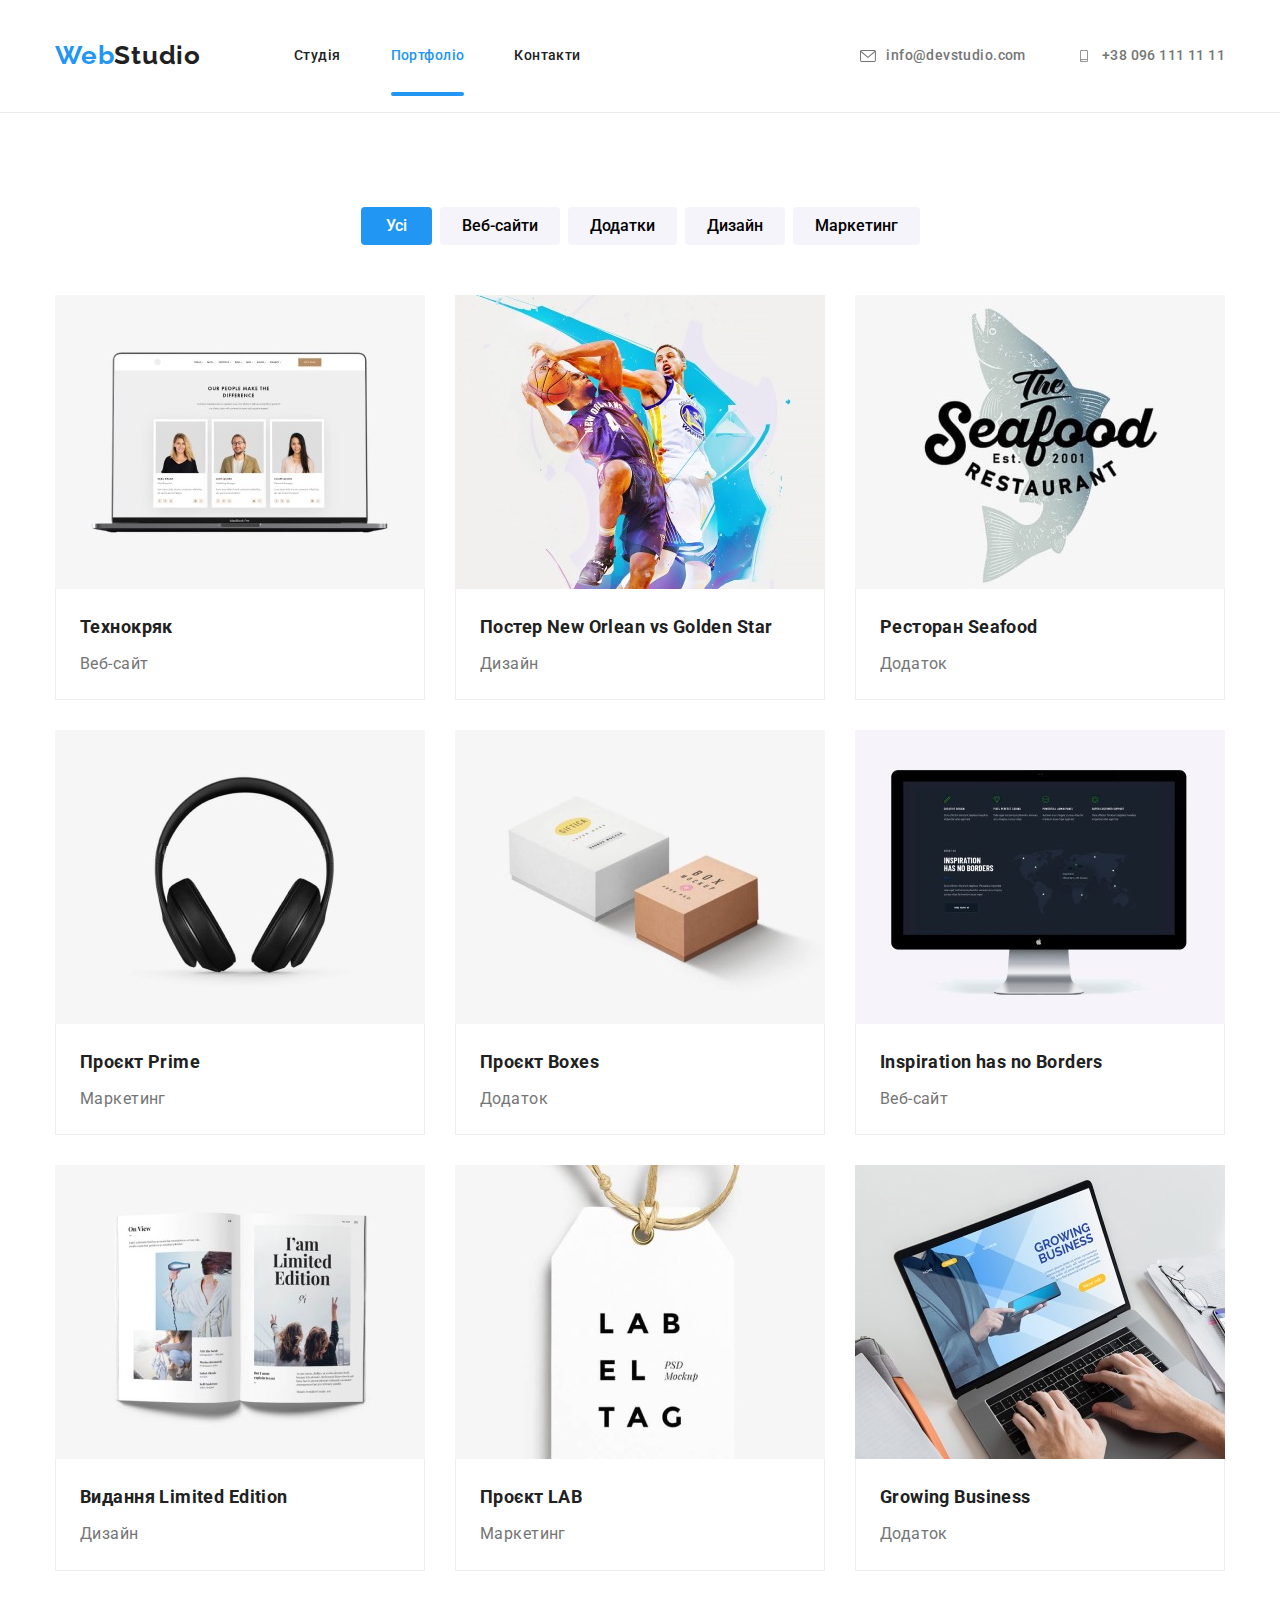
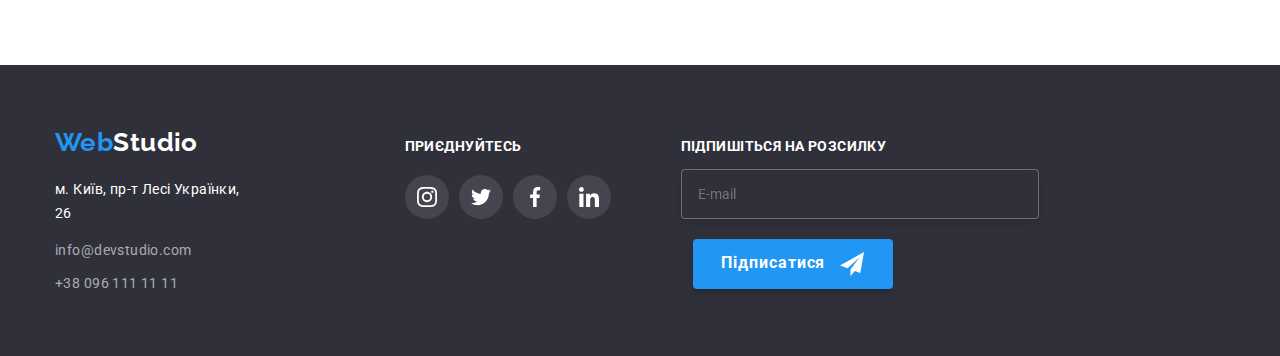
==== commit 93899ab6: "hw8" ====
--- a/portfolio.html
+++ b/portfolio.html
@@ -267,10 +267,10 @@
             <p class="adres">м. Київ, пр-т Лесі Українки, 26</p>
             <ul class="footer-list">
               <li class="email">
-                <a href="mailto:info@devstudio.com" class="contacts">info@devstudio.com</a>
+                <a href="mailto:info@devstudio.com" class="contacts__footer">info@devstudio.com</a>
               </li>
               <li>
-                <a href="tel:+380961111111" class="contacts">+38 096 111 11 11</a>
+                <a href="tel:+380961111111" class="contacts__footer">+38 096 111 11 11</a>
               </li>
             </ul>
           </address>
--- a/css/main.min.css
+++ b/css/main.min.css
@@ -1 +1 @@
-:root{--primary-text-color: #757575;--secondary-text-color: #212121;--title-text-color: #ffffff;--accent-color: #2196f3;--secondary-button-color: #f5f4fa;--background-color-main: #2f303a;--main-font: Roboto, sans-serif;--secondary-font: Raleway, sans-serif}.visually-hidden{position:absolute;width:1px;height:1px;margin:-1px;border:0;padding:0;white-space:nowrap;clip-path:inset(100%);clip:rect(0 0 0 0);overflow:hidden}html{box-sizing:border-box}body{color:var(--primary-text-color);background-color:var(--title-text-color);font-family:Roboto,sans-serif;font-size:14px;letter-spacing:.03em}.image{display:block}.section{padding-top:94px;padding-bottom:94px}.link{text-decoration:none}.container{padding-left:15px;padding-right:15px}@media screen and (min-width: 480px){.container{width:480px;margin-left:auto;margin-right:auto}}@media screen and (min-width: 768px){.container{width:768px}}@media screen and (min-width: 1200px){.container{width:1200px}}.container-mob{padding-left:15px;padding-right:15px}@media screen and (min-width: 480px){.container-mob{width:480px;margin-left:auto;margin-right:auto;height:100%;display:flex;flex-direction:column;justify-content:space-between}}.hero{background-color:var(--background-color-main);padding-top:200px;padding-bottom:200px;margin:0 auto}.hero.overlay{max-width:1600px;height:600px;outline:1px solid #000;margin-left:auto;margin-right:auto;background-image:linear-gradient(rgba(47, 48, 58, 0.4), rgba(47, 48, 58, 0.4)),url("../images/Img-backgr.jpg");background-size:cover;background-repeat:no-repeat;background-position:center}.button.primary{color:var(--title-text-color);background-color:var(--accent-color);font-weight:700;font-size:16px;line-height:1.9;margin:0 auto;display:block;cursor:pointer;vertical-align:middle;padding-top:10px;padding-bottom:10px;padding-left:32px;padding-right:32px;border:none;box-shadow:0px 4px 4px rgba(0,0,0,.15);border-radius:4px}.modal-close-btn{position:absolute;top:8px;right:8px;display:flex;justify-content:center;align-items:center;width:30px;height:30px;border-radius:50%;background:#fff;border:1px solid rgba(0,0,0,.1);padding:0;cursor:pointer}.modal-close-btn:hover svg.modal-close-icon,.modal-close-btn:focus svg.modal-close-icon{fill:#2196f3}.modal-close-icon{width:18px;height:18px;fill:#000;padding:0;vertical-align:middle;transition:fill 250ms cubic-bezier(0.4, 0, 0.2, 1)}.social-list-link{display:flex;align-items:center;justify-content:center;width:44px;height:44px;background-color:#fff;border-radius:50%;transition:background-color 250ms cubic-bezier(0.4, 0, 0.2, 1)}.social-list-link:hover,.social-list-link:focus{background-color:#2196f3}.social-list-icon{fill:#afb1b8}.social-list-item{display:block;margin-right:10px}.social-list-item:last-child{margin:0}a svg.social-list-icon{transition:fill 250ms cubic-bezier(0.4, 0, 0.2, 1)}a:hover svg.social-list-icon,a:focus svg.social-list-icon{fill:#fff}.social-list{display:flex;justify-content:center;padding-left:0;margin:0}.hero__title{color:var(--title-text-color);font-size:44px;line-height:1.4;font-weight:900;max-width:696px;margin:0 auto;text-align:center;margin-bottom:30px}.backdrop{position:fixed;top:0;left:0;width:100vw;height:100vh;background-color:rgba(0,0,0,.2);transition:visibility 250ms cubic-bezier(0.4, 0, 0.2, 1),opacity 250ms cubic-bezier(0.4, 0, 0.2, 1)}.backdrop.is-hidden{opacity:0;pointer-events:none;visibility:hidden}.modal{position:absolute;width:528px;height:581px;left:50%;top:50%;transform:translate(-50%, -50%) scale(1);background:#fff;box-shadow:0px 1px 3px rgba(0,0,0,.12),0px 1px 1px rgba(0,0,0,.14),0px 2px 1px rgba(0,0,0,.2);border-radius:4px;padding:40px;transition:transform 250ms cubic-bezier(0.4, 0, 0.2, 1)}.backdrop.is-hidden .modal{transform:translate(-50%, -50%) scale(0.6)}.title-modal-form{margin:0;font-family:"Roboto";font-weight:700;font-size:20px;line-height:1.15;text-align:center;letter-spacing:.03em;color:#212121}.data{font-family:"Roboto";font-size:12px;line-height:1.16;letter-spacing:.01em;color:#757575;margin-bottom:4px}.comment{width:100%;height:120px;margin-top:4px;padding:12px 16px;resize:none;border:1px solid rgba(33,33,33,.2);border-radius:4px;font-family:"Roboto";font-size:12px;line-height:1.16;letter-spacing:.01em;color:rgba(117,117,117,.5);color:#000}.comment:focus{border-color:var(--accent-color);transition:border-color 250ms cubic-bezier(0.4, 0, 0.2, 1);outline:none}.header__container{display:flex;justify-content:space-between;align-items:center}.contacts{display:none}.header{padding-top:16px;padding-bottom:16px;position:relative}.header{border-bottom:1px solid #ececec}.container .header__container{display:flex;align-items:center;height:80px}.header__logo{color:var(--secondary-text-color);font-weight:700;font-size:26px;line-height:1.2;font-family:"Raleway",sans-serif;text-decoration:none}.header__logo.link{font-weight:700;font-size:26px;line-height:1.2;letter-spacing:.03em;color:var(--secondary-text-color);text-decoration:none}.header__menu{display:flex;align-items:center}.header__link .link{display:flex}.list{list-style:none;padding-left:0;gap:30px;padding:0;margin-left:0;margin:0}.contacts.list .mail{margin-right:50px}.accent{color:var(--accent-color)}.contacts__icon{fill:#757575;padding:0;margin-right:10px;vertical-align:middle}a svg.contacts__icon{transition:fill 250ms cubic-bezier(0.4, 0, 0.2, 1)}a:hover svg.contacts__icon,a:focus svg.contacts__icon{fill:#2196f3}.contacts__info{display:flex;color:var(--primary-text-color);font-weight:500;font-size:14px;line-height:1.14;text-decoration:none;list-style:none;flex-wrap:wrap;padding-left:auto;padding-right:10px;padding:0;margin:0 0 0 auto;align-items:center;justify-content:center;transition:color 250ms cubic-bezier(0.4, 0, 0.2, 1)}.contacts__info:hover,.contacts__info:focus{color:var(--accent-color)}@media screen and (max-width: 767px){.contacts__info{display:none}}.contacts{display:flex;color:var(--primary-text-color);font-weight:500;font-size:14px;line-height:1.14;text-decoration:none;list-style:none;flex-wrap:wrap;padding-left:auto;gap:50px;padding:0;margin:0 0 0 auto}@media screen and (max-width: 767px){.contacts{display:none}}.contact-form-field{display:block;margin-bottom:10px}.contact-form-input{width:100%;height:40px;border:1px solid rgba(33,33,33,.2);border-radius:4px;padding-left:42px;transform:border-color 250ms cubic-bezier(0.4, 0, 0.2, 1)}.contact-form-input:focus{border-color:var(--accent-color);outline:none}.contact-form-input-wrapper{position:relative;display:block;margin-top:4px}.contact-form-icon{position:absolute;top:50%;left:0;fill:#212121;padding:0;margin-left:12px;transform:translateY(-50%);transition:fill 250ms cubic-bezier(0.4, 0, 0.2, 1)}.contact-form-input:focus+.contact-form-icon{fill:var(--accent-color)}.contact-form-submit-btn{width:200px;height:50px;left:700px;top:713px;padding:10px 52px;background:#188ce8;box-shadow:0px 4px 4px rgba(0,0,0,.15);border-radius:4px;border:none;cursor:pointer;font-family:"Roboto";font-weight:700;font-size:16px;line-height:1.8;display:block;margin:0 auto;align-items:center;text-align:center;letter-spacing:.06em;color:#fff;margin-top:30px}.contact-form-submit-btn:hover,.contact-form-submit-btn:focus{transition:box-shadow 250ms cubic-bezier(0.4, 0, 0.2, 1)}.contact-form-checkbox-label{display:flex;align-items:center;font-family:"Roboto";font-size:14px;line-height:1.7;letter-spacing:.03em;color:#757575;background-color:#fff}.contact-form-checkbox{margin-bottom:10px;border:2px solid #212121;color:var(--accent-color)}.contact-form-checkbox:checked{background-color:var(--accent-color)}.contact-form-checkbox:checked{background-color:#2196f3;outline-offset:2px}.contact-checkbox{margin-left:13px}.checkbox-link{color:#2196f3}.check-icon{display:flex;align-items:center;justify-content:center;fill:#fff;padding:0;vertical-align:middle;cursor:pointer;width:15px;height:16px}.black-border{display:flex;border:2px solid #000;border-radius:2px;width:16px;height:15px;margin-right:8.38px;align-items:center;justify-content:center}.contact-form-checkbox:checked+.contact-form-checkbox-label .black-border{background-color:var(--accent-color);border-color:#2196f3;outline-offset:2px}.contact-form-checkbox:focus+.contact-form-checkbox-label .black-border{border-radius:2px;border:2px solid #2196f3}.duty__list{list-style:none;display:flex;flex-wrap:wrap;padding-left:0;margin-right:30px;padding:0;margin-left:0;margin:0;gap:30px}.duty__item{width:270px}@media screen and (max-width: 767px){.duty__item{width:100vw}}.duty__link{display:flex;align-items:center;justify-content:center;width:270px;height:120px;margin-bottom:30px;background-color:#f5f4fa;border-radius:4px}.duty__title{color:var(--secondary-text-color);font-weight:700;font-size:14px;line-height:1.14;margin-bottom:10px;margin-top:0}.duty__text{font-size:14px;line-height:1.7;margin:0}.header__link{color:var(--secondary-text-color);font-weight:500;font-size:14px;line-height:1.14;text-decoration:none;display:flex;align-items:center;margin-left:93px;transition:color 250ms cubic-bezier(0.4, 0, 0.2, 1)}.header__link:hover,.header__link:focus{color:var(--accent-color)}@media screen and (max-width: 767px){.header__link{display:none}}.header__link .item{margin-right:50px;padding-top:32px;padding-bottom:32px}.header__link .item:last-child{margin:0}.header__link .item:not(:last-child){margin-right:50px}.header__link.list{color:var(--secondary-text-color);font-weight:500;font-size:14px;line-height:1.14;text-decoration:none;gap:50px}.header__link .link{display:block;color:var(--accent-color);text-decoration:none;padding-top:32px;padding-bottom:32px;transition:color 250ms cubic-bezier(0.4, 0, 0.2, 1)}.header__link .link:hover,.header__link .link:focus{color:var(--primary-text-color)}.header__link .link.current{position:relative;color:var(--accent-color)}.header__link .link.current::after{content:"";position:absolute;width:100%;height:4px;background-color:var(--accent-color);bottom:0;left:0;border-radius:2px}.gallery{width:370px}.gallerylist{list-style:none;display:flex;flex-wrap:wrap;padding-left:0;gap:30px;padding:0;margin-left:0;margin:0}.link-sdw{text-decoration:none;display:block;transition:box-shadow 250ms cubic-bezier(0.4, 0, 0.2, 1)}.link-sdw:hover{box-shadow:0px 1px 1px rgba(0,0,0,.12),0px 4px 4px rgba(0,0,0,.06),1px 4px 6px rgba(0,0,0,.16)}.portfolio-animation{position:relative;overflow:hidden;transition:transform 250ms cubic-bezier(0.4, 0, 0.2, 1)}.blue-text{position:absolute;margin:0;padding-top:63px;padding-bottom:63px;padding-left:24px;padding-right:24px;background-color:rgba(33,150,243,.9);width:370px;height:294px;font-family:"Roboto";font-style:normal;font-size:18px;line-height:1.6;letter-spacing:.03em;color:#fff;transition:transform 250ms ease}.portfolio-animation:hover .blue-text{transform:translateY(-100%)}.link-sdw:hover .blue-text,.link-sdw:focus .blue-text{transform:translateY(-100%)}.image-blue{display:block;position:relative}.info-name{padding-left:24px;padding-right:24px;padding-top:20px;padding-bottom:20px;border-bottom:1px solid #eee;border-left:1px solid #eee;border-right:1px solid #eee}.title-name{color:var(--secondary-text-color);font-weight:700;font-size:18px;line-height:2;text-decoration:none;margin-bottom:4px;margin-top:0}.discr{color:var(--primary-text-color);font-size:16px;line-height:1.9;text-decoration:none;margin-top:0;margin-bottom:0}.button-list{list-style:none;display:flex;flex-wrap:wrap;gap:8px;padding:0;justify-content:center;margin:0;margin-bottom:50px}.button.secondary{background-color:var(--secondary-button-color);font-weight:500;font-size:16px;line-height:1.6;cursor:pointer;padding-top:6px;padding-bottom:6px;padding-left:22px;padding-right:22px;border:none;border-radius:4px;transition:box-shadow 250ms cubic-bezier(0.4, 0, 0.2, 1),background-color 250ms cubic-bezier(0.4, 0, 0.2, 1),color 250ms cubic-bezier(0.4, 0, 0.2, 1)}.button.secondary:hover,.button.secondary:focus{box-shadow:0px 3px 1px rgba(0,0,0,.1),0px 1px 2px rgba(0,0,0,.08),0px 2px 2px rgba(0,0,0,.12);border-radius:4px;color:var(--title-text-color);background-color:var(--accent-color)}.button.secondary.blue{background-color:var(--accent-color);color:var(--title-text-color);padding-top:6px;padding-bottom:6px;padding-left:25px;padding-right:25px;transition:box-shadow 250ms cubic-bezier(0.4, 0, 0.2, 1)}.button.secondary.blue:hover,.button.secondary.blue:focus{box-shadow:0px 3px 1px rgba(0,0,0,.1),0px 1px 2px rgba(0,0,0,.08),0px 2px 2px rgba(0,0,0,.12);border-radius:4px}.section-work{padding-bottom:94px}@media screen and (max-width: 1199px){.section-work{display:none}}.section-title{color:var(--secondary-text-color);font-weight:700;font-size:36px;line-height:1.2;text-align:center;margin-bottom:50px;margin-top:0}.thumb{position:relative}.pic-text{position:absolute;padding-top:27px;padding-bottom:27px;margin:0;bottom:0;left:0;width:100%;height:70px;background-color:rgba(47,48,58,.8);font-family:"Roboto";font-weight:700;font-size:14px;line-height:1.14;text-align:center;letter-spacing:.03em;text-transform:uppercase;color:#fff}.block.secondary{background-color:var(--secondary-button-color)}.container-team{margin-left:auto;margin-right:auto;width:1200px;padding-left:15px;padding-right:15px}.item-shadow{box-shadow:0px 1px 3px rgba(0,0,0,.12),0px 1px 1px rgba(0,0,0,.14),0px 2px 1px rgba(0,0,0,.2);border-radius:0px 0px 4px 4px}.names{padding-top:30px;padding-bottom:30px;background-color:#fff}.person{text-align:center;font-weight:500;font-size:16px;line-height:1.2;margin-bottom:10px;margin-top:0}.prof{text-align:center;font-size:16px;line-height:1.2;margin-top:0;margin-bottom:16px}.client-link{display:flex;justify-content:center;align-items:center;width:100%;height:100%;color:#afb1b8;border:1px solid #afb1b8;border-radius:4px;background-color:#fff;margin:0;transition:border-color 250ms cubic-bezier(0.4, 0, 0.2, 1)}.client-link:hover{border:1px solid #2196f3;border-radius:4px}.client-list-item{margin-right:30px;height:92px;width:170px}.client-list-item:last-child{margin-right:0}a svg.client-icon{transition:fill 250ms cubic-bezier(0.4, 0, 0.2, 1)}.client-icon{fill:currentColor}.client-icon:hover svg{fill:#2196f3}a:hover svg.client-icon,a:focus svg.client-icon{fill:#2196f3}.client-list-icons{list-style:none;display:flex;padding-left:0;margin:0}.container.clients{display:block}.footer__logo{font-family:Raleway;color:var(--title-text-color);font-weight:700;font-size:26px;line-height:1.2;text-decoration:none}.adres{margin-top:0;margin-bottom:0}.email{margin-bottom:9px}footer .contacts{font-size:14px;line-height:1.7;letter-spacing:.03em;color:rgba(255,255,255,.6)}.footer-list{list-style:none;padding-left:0;padding:0;margin-bottom:0}.footer-social-list-link{display:flex;align-items:center;justify-content:center;width:44px;height:44px;background-color:rgba(255,255,255,.1);border-radius:50%;transition:background-color 250ms cubic-bezier(0.4, 0, 0.2, 1)}.footer-social-list-link:hover,.footer-social-list-link:focus{background-color:#2196f3}.footer-social-list-icon{fill:#fff}.form{margin-left:auto}.form input{margin:0;width:358px;height:50px;border:1px solid rgba(255,255,255,.3);filter:drop-shadow(0px 4px 4px rgba(0, 0, 0, 0.15));border-radius:4px;background:#2f303a;padding-left:16px}.subcribe-input{transform:border-color 250 ms cubic-bezier(0.4, 0, 0.2, 1);color:#fff}.subcribe-input:focus{border-color:var(--title-text-color);outline:none}.sub-text{font-family:"Roboto";font-weight:700;font-size:14px;line-height:1.14;letter-spacing:.03em;text-transform:uppercase;color:#fff}.btn-submit{width:200px;height:50px;left:1213px;top:1757px;font-family:"Roboto";font-weight:700;font-size:16px;line-height:1.9;align-items:center;text-align:center;letter-spacing:.06em;color:#fff;background:#2196f3;box-shadow:0px 4px 4px rgba(0,0,0,.15);border-radius:4px;border:none;margin-left:12px;padding:0}.btn-sub-icon{width:24px;height:24px;fill:#fff;margin-left:10px;padding:0;vertical-align:middle}footer .container{display:flex;align-items:baseline}.footer-block{background-color:var(--background-color-main);padding-top:60px;padding-bottom:60px;display:flex;gap:70px;align-items:baseline}.footer{color:var(--title-text-color);font-style:normal;font-size:14px;line-height:1.7;text-decoration:none;margin-top:20px}.footer-info{margin-right:70px}.footer-list{list-style:none}.footer-links-title{color:var(--title-text-color);font-weight:700;font-size:14px;line-height:1.14;margin-bottom:20px;margin-top:0;padding-right:0}.mobile-menu{padding:0;margin:0;list-style:none}@media screen and (min-width: 768px){.mobile-menu{display:none}}.mob-menu{margin-bottom:48px}.mobile-menu__list{font-family:Roboto;list-style:none;margin-bottom:32px}.mobile-menu__soclink{display:block;font-family:var(--main-font);font-weight:500;font-size:18px;line-height:1.2;text-decoration:none;list-style:none;color:#2196f3}.mobile-menu__socials{display:flex;gap:10px;flex-wrap:wrap;font-size:18px;list-style:none;padding-left:0}.mobile-menu__item:not(:last-child){display:flex;gap:10px}.mobile-menu__item:not(:last-child)::after{content:"";display:block;height:100%;width:1px;background-color:rgba(33,33,33,.2)}.mobile-menu__link{display:block;text-decoration:none;list-style:none;font-family:var(--main-font);font-size:40px;line-height:1.15;font-weight:500;line-height:1.2;color:#212121;margin-bottom:32px;transition:color 250ms cubic-bezier(0.4, 0, 0.2, 1)}.mobile-menu__link:hover,.mobile-menu__link:focus{color:#2196f3}.mobile-contacts{list-style:none;padding-left:0;margin-bottom:64px}.mob-contacts{margin-bottom:32px}.mobile-contacts__mail{font-family:var(--main-font);font-size:24px;line-height:1.17;color:#757575;text-decoration:none;margin-bottom:64px}.mobile-contacts__tel{font-family:var(--main-font);font-size:24px;line-height:1.17;color:#2196f3;text-decoration:none;margin-bottom:32px}.menu-toggle{min-width:40px;min-height:40px;display:flex;align-items:center;justify-content:center;background-color:rgba(0,0,0,0);border:none;border-radius:50%;padding:0;margin:0;line-height:0;cursor:pointer;outline:none;color:#000}@media screen and (min-width: 768px){.menu-toggle{display:none}}.menu-toggle__icon{fill:#212121;transition:fill 250ms cubic-bezier(0.4, 0, 0.2, 1)}.menu-toggle__icon:hover,.menu-toggle__icon:focus{fill:#2196f3}.menu-container .menu-toggle{position:absolute;top:16px;right:16px;color:#212121;transition:color 250ms cubic-bezier(0.4, 0, 0.2, 1)}.menu-container .menu-toggle:hover,.menu-container .menu-toggle:focus{color:#2196f3}.mobile-menu__close-btn{position:absolute;top:10px;right:15px;background:rgba(0,0,0,0);border:none;padding:0;line-height:0}@media screen and (min-width: 768px){.mobile-menu__close-btn{display:none}}.menu-container{display:flex;flex-direction:column;justify-content:space-between;position:fixed;top:0;left:0;width:100vw;height:100vh;padding:32px;background-color:#fff;z-index:999;transform:translateX(100%);transition:transform 250ms ease-in-out}.menu-container.is-open{transform:translateX(0)}.menu-container .menu-toggle{position:absolute;top:16px;right:16px;fill:#000}/*# sourceMappingURL=main.min.css.map */+:root{--primary-text-color: #757575;--secondary-text-color: #212121;--title-text-color: #ffffff;--accent-color: #2196f3;--secondary-button-color: #f5f4fa;--background-color-main: #2f303a;--main-font: Roboto, sans-serif;--secondary-font: Raleway, sans-serif}.visually-hidden{position:absolute;width:1px;height:1px;margin:-1px;border:0;padding:0;white-space:nowrap;clip-path:inset(100%);clip:rect(0 0 0 0);overflow:hidden}html{box-sizing:border-box}body{color:var(--primary-text-color);background-color:var(--title-text-color);font-family:Roboto,sans-serif;font-size:14px;letter-spacing:.03em}img{display:block;max-width:100%;height:auto}.image{display:block}.section{padding-top:94px;padding-bottom:94px}.link{text-decoration:none}.container{padding-left:15px;padding-right:15px}@media screen and (min-width: 480px){.container{width:480px;margin-left:auto;margin-right:auto}}@media screen and (min-width: 768px){.container{width:768px}}@media screen and (min-width: 1200px){.container{width:1200px}}.hero{background-color:var(--background-color-main);padding-top:200px;padding-bottom:200px;margin:0 auto}.hero.overlay{max-width:1600px;height:600px;outline:1px solid #000;margin-left:auto;margin-right:auto;background-image:linear-gradient(rgba(47, 48, 58, 0.4), rgba(47, 48, 58, 0.4)),url("../images/Img-backgr.jpg");background-size:cover;background-repeat:no-repeat;background-position:center}@media screen and (min-device-pixel-ratio: 2),screen and (min-resolution: 192dpi),screen and (min-resolution: 2dppx){.hero.overlay .hero.overlay{background-image:url("../images/Headerimg@2x.jpg")}}.button.primary{color:var(--title-text-color);background-color:var(--accent-color);font-weight:700;font-size:16px;line-height:1.9;margin:0 auto;display:block;cursor:pointer;vertical-align:middle;padding-top:10px;padding-bottom:10px;padding-left:32px;padding-right:32px;border:none;box-shadow:0px 4px 4px rgba(0,0,0,.15);border-radius:4px}.modal-close-btn{position:absolute;top:8px;right:8px;display:flex;justify-content:center;align-items:center;width:30px;height:30px;border-radius:50%;background:#fff;border:1px solid rgba(0,0,0,.1);padding:0;cursor:pointer}.modal-close-btn:hover svg.modal-close-icon,.modal-close-btn:focus svg.modal-close-icon{fill:#2196f3}.modal-close-icon{width:18px;height:18px;fill:#000;padding:0;vertical-align:middle;transition:fill 250ms cubic-bezier(0.4, 0, 0.2, 1)}.social-list-link{display:flex;align-items:center;justify-content:center;width:44px;height:44px;background-color:#fff;border-radius:50%;transition:background-color 250ms cubic-bezier(0.4, 0, 0.2, 1)}.social-list-link:hover,.social-list-link:focus{background-color:#2196f3}.social-list-icon{fill:#afb1b8}.social-list-item{display:block;margin-right:10px;max-width:480px}.social-list-item:last-child{margin:0}a svg.social-list-icon{transition:fill 250ms cubic-bezier(0.4, 0, 0.2, 1)}a:hover svg.social-list-icon,a:focus svg.social-list-icon{fill:#fff}.social-list{display:flex;justify-content:center;padding-left:0;margin:0}.hero__title{color:var(--title-text-color);font-size:44px;line-height:1.4;font-weight:900;max-width:696px;margin:0 auto;text-align:center;margin-bottom:30px}.backdrop{position:fixed;top:0;left:0;width:100vw;height:100vh;background-color:rgba(0,0,0,.2);transition:visibility 250ms cubic-bezier(0.4, 0, 0.2, 1),opacity 250ms cubic-bezier(0.4, 0, 0.2, 1)}.backdrop.is-hidden{opacity:0;pointer-events:none;visibility:hidden}.modal{position:absolute;width:528px;height:581px;left:50%;top:50%;transform:translate(-50%, -50%) scale(1);background:#fff;box-shadow:0px 1px 3px rgba(0,0,0,.12),0px 1px 1px rgba(0,0,0,.14),0px 2px 1px rgba(0,0,0,.2);border-radius:4px;padding:40px;transition:transform 250ms cubic-bezier(0.4, 0, 0.2, 1)}.backdrop.is-hidden .modal{transform:translate(-50%, -50%) scale(0.6)}.title-modal-form{margin:0;font-family:"Roboto";font-weight:700;font-size:20px;line-height:1.15;text-align:center;letter-spacing:.03em;color:#212121}.data{font-family:"Roboto";font-size:12px;line-height:1.16;letter-spacing:.01em;color:#757575;margin-bottom:4px}.comment{width:100%;height:120px;margin-top:4px;padding:12px 16px;resize:none;border:1px solid rgba(33,33,33,.2);border-radius:4px;font-family:"Roboto";font-size:12px;line-height:1.16;letter-spacing:.01em;color:rgba(117,117,117,.5);color:#000}.comment:focus{border-color:var(--accent-color);transition:border-color 250ms cubic-bezier(0.4, 0, 0.2, 1);outline:none}.header__container{display:flex;justify-content:space-between;align-items:center}.contacts{display:none}.header{padding-top:16px;padding-bottom:16px;position:relative}.header{border-bottom:1px solid #ececec}.container .header__container{display:flex;align-items:center;height:80px}.header__logo{color:var(--secondary-text-color);font-weight:700;font-size:26px;line-height:1.2;font-family:"Raleway",sans-serif;text-decoration:none}.header__logo.link{font-weight:700;font-size:26px;line-height:1.2;letter-spacing:.03em;color:var(--secondary-text-color);text-decoration:none}.header__menu{display:flex;align-items:center}.header__link .link{display:flex}.list{list-style:none;padding-left:0;gap:30px;padding:0;margin-left:0;margin:0}.contacts.list .mail{margin-right:50px}.accent{color:var(--accent-color)}.contacts__icon{fill:#757575;padding:0;margin-right:10px;vertical-align:middle}a svg.contacts__icon{transition:fill 250ms cubic-bezier(0.4, 0, 0.2, 1)}a:hover svg.contacts__icon,a:focus svg.contacts__icon{fill:#2196f3}.contacts__info{display:flex;color:var(--primary-text-color);font-weight:500;font-size:14px;line-height:1.14;text-decoration:none;list-style:none;flex-wrap:wrap;padding-left:auto;padding-right:10px;padding:0;margin:0 0 0 auto;align-items:center;justify-content:center;transition:color 250ms cubic-bezier(0.4, 0, 0.2, 1)}.contacts__info:hover,.contacts__info:focus{color:var(--accent-color)}@media screen and (max-width: 767px){.contacts__info{display:none}}.contacts{display:flex;color:var(--primary-text-color);font-weight:500;font-size:14px;line-height:1.14;text-decoration:none;list-style:none;flex-wrap:wrap;padding-left:auto;gap:50px;padding:0;margin:0 0 0 auto}@media screen and (max-width: 767px){.contacts{display:none}}.contact-form-field{display:block;margin-bottom:10px}.contact-form-input{width:100%;height:40px;border:1px solid rgba(33,33,33,.2);border-radius:4px;padding-left:42px;transform:border-color 250ms cubic-bezier(0.4, 0, 0.2, 1)}.contact-form-input:focus{border-color:var(--accent-color);outline:none}.contact-form-input-wrapper{position:relative;display:block;margin-top:4px}.contact-form-icon{position:absolute;top:50%;left:0;fill:#212121;padding:0;margin-left:12px;transform:translateY(-50%);transition:fill 250ms cubic-bezier(0.4, 0, 0.2, 1)}.contact-form-input:focus+.contact-form-icon{fill:var(--accent-color)}.contact-form-submit-btn{width:200px;height:50px;left:700px;top:713px;padding:10px 52px;background:#188ce8;box-shadow:0px 4px 4px rgba(0,0,0,.15);border-radius:4px;border:none;cursor:pointer;font-family:"Roboto";font-weight:700;font-size:16px;line-height:1.8;display:block;margin:0 auto;align-items:center;text-align:center;letter-spacing:.06em;color:#fff;margin-top:30px}.contact-form-submit-btn:hover,.contact-form-submit-btn:focus{transition:box-shadow 250ms cubic-bezier(0.4, 0, 0.2, 1)}.contact-form-checkbox-label{display:flex;align-items:center;font-family:"Roboto";font-size:14px;line-height:1.7;letter-spacing:.03em;color:#757575;background-color:#fff}.contact-form-checkbox{margin-bottom:10px;border:2px solid #212121;color:var(--accent-color)}.contact-form-checkbox:checked{background-color:var(--accent-color)}.contact-form-checkbox:checked{background-color:#2196f3;outline-offset:2px}.contact-checkbox{margin-left:13px}.checkbox-link{color:#2196f3}.check-icon{display:flex;align-items:center;justify-content:center;fill:#fff;padding:0;vertical-align:middle;cursor:pointer;width:15px;height:16px}.black-border{display:flex;border:2px solid #000;border-radius:2px;width:16px;height:15px;margin-right:8.38px;align-items:center;justify-content:center}.contact-form-checkbox:checked+.contact-form-checkbox-label .black-border{background-color:var(--accent-color);border-color:#2196f3;outline-offset:2px}.contact-form-checkbox:focus+.contact-form-checkbox-label .black-border{border-radius:2px;border:2px solid #2196f3}.duty__list{list-style:none;display:flex;flex-wrap:wrap;padding-left:0;margin-right:30px;padding:0;margin-left:0;margin:0;gap:30px}.duty__item{width:270px}@media screen and (max-width: 767px){.duty__item{width:450px}}.duty__link{display:flex;align-items:center;justify-content:center;width:270px;height:120px;margin-bottom:30px;background-color:#f5f4fa;border-radius:4px}@media screen and (max-width: 767px){.duty__link{width:450px}}.duty__title{color:var(--secondary-text-color);font-weight:700;font-size:14px;line-height:1.14;margin-bottom:10px;margin-top:0}@media screen and (max-width: 767px){.duty__title{text-align:center}}.duty__text{font-size:14px;line-height:1.7;margin:0}.header__link{color:var(--secondary-text-color);font-weight:500;font-size:14px;line-height:1.14;text-decoration:none;display:flex;align-items:center;margin-left:93px;transition:color 250ms cubic-bezier(0.4, 0, 0.2, 1)}.header__link:hover,.header__link:focus{color:var(--accent-color)}@media screen and (max-width: 767px){.header__link{display:none}}.header__link .item{margin-right:50px;padding-top:32px;padding-bottom:32px}.header__link .item:last-child{margin:0}.header__link .item:not(:last-child){margin-right:50px}.header__link.list{color:var(--secondary-text-color);font-weight:500;font-size:14px;line-height:1.14;text-decoration:none;gap:50px}.header__link .link{display:block;color:var(--accent-color);text-decoration:none;padding-top:32px;padding-bottom:32px;transition:color 250ms cubic-bezier(0.4, 0, 0.2, 1)}.header__link .link:hover,.header__link .link:focus{color:var(--primary-text-color)}.header__link .link.current{position:relative;color:var(--accent-color)}.header__link .link.current::after{content:"";position:absolute;width:100%;height:4px;background-color:var(--accent-color);bottom:0;left:0;border-radius:2px}.gallery{max-width:370px}@media screen and (min-width: 768px){.gallery{width:calc((100% - 30px)/2)}}@media screen and (min-width: 1200px){.gallery{width:calc((100% - 60px)/3)}}.gallerylist{list-style:none;padding:0;margin-left:0;margin:0;display:flex;flex-wrap:wrap;padding-left:0;gap:30px}.link-sdw{text-decoration:none;display:block;transition:box-shadow 250ms cubic-bezier(0.4, 0, 0.2, 1)}.link-sdw:hover{box-shadow:0px 1px 1px rgba(0,0,0,.12),0px 4px 4px rgba(0,0,0,.06),1px 4px 6px rgba(0,0,0,.16)}.portfolio-animation{position:relative;overflow:hidden;transition:transform 250ms cubic-bezier(0.4, 0, 0.2, 1)}.blue-text{position:absolute;margin:0;padding-top:63px;padding-bottom:63px;padding-left:24px;padding-right:24px;background-color:rgba(33,150,243,.9);width:370px;height:294px;font-family:"Roboto";font-style:normal;font-size:18px;line-height:1.6;letter-spacing:.03em;color:#fff;transition:transform 250ms ease}.portfolio-animation:hover .blue-text{transform:translateY(-100%)}.link-sdw:hover .blue-text,.link-sdw:focus .blue-text{transform:translateY(-100%)}.image-blue{display:block;position:relative}.info-name{padding-left:24px;padding-right:24px;padding-top:20px;padding-bottom:20px;border-bottom:1px solid #eee;border-left:1px solid #eee;border-right:1px solid #eee}.title-name{color:var(--secondary-text-color);font-weight:700;font-size:18px;line-height:2;text-decoration:none;margin-bottom:4px;margin-top:0}.discr{color:var(--primary-text-color);font-size:16px;line-height:1.9;text-decoration:none;margin-top:0;margin-bottom:0}.button-list{list-style:none;display:flex;flex-wrap:wrap;gap:8px;padding:0;justify-content:center;margin:0;margin-bottom:50px}.button.secondary{background-color:var(--secondary-button-color);font-weight:500;font-size:16px;line-height:1.6;cursor:pointer;padding-top:6px;padding-bottom:6px;padding-left:22px;padding-right:22px;border:none;border-radius:4px;transition:box-shadow 250ms cubic-bezier(0.4, 0, 0.2, 1),background-color 250ms cubic-bezier(0.4, 0, 0.2, 1),color 250ms cubic-bezier(0.4, 0, 0.2, 1)}.button.secondary:hover,.button.secondary:focus{box-shadow:0px 3px 1px rgba(0,0,0,.1),0px 1px 2px rgba(0,0,0,.08),0px 2px 2px rgba(0,0,0,.12);border-radius:4px;color:var(--title-text-color);background-color:var(--accent-color)}.button.secondary.blue{background-color:var(--accent-color);color:var(--title-text-color);padding-top:6px;padding-bottom:6px;padding-left:25px;padding-right:25px;transition:box-shadow 250ms cubic-bezier(0.4, 0, 0.2, 1)}.button.secondary.blue:hover,.button.secondary.blue:focus{box-shadow:0px 3px 1px rgba(0,0,0,.1),0px 1px 2px rgba(0,0,0,.08),0px 2px 2px rgba(0,0,0,.12);border-radius:4px}.section-work{padding-bottom:94px}@media screen and (max-width: 1199px){.section-work{display:none}}.section-title{color:var(--secondary-text-color);font-weight:700;font-size:36px;line-height:1.2;text-align:center;margin-bottom:50px;margin-top:0}@media screen and (max-width: 767px){.section-title{margin-bottom:30px;text-align:center}}@media screen and (min-width: 768px)and (max-width: 1199px){.section-title{font-size:28px;line-height:1.17;margin-bottom:30px}}.thumb{position:relative}.pic-text{position:absolute;padding-top:27px;padding-bottom:27px;margin:0;bottom:0;left:0;width:100%;height:70px;background-color:rgba(47,48,58,.8);font-family:"Roboto";font-weight:700;font-size:14px;line-height:1.14;text-align:center;letter-spacing:.03em;text-transform:uppercase;color:#fff}.block.secondary{background-color:var(--secondary-button-color)}.item-shadow{box-shadow:0px 1px 3px rgba(0,0,0,.12),0px 1px 1px rgba(0,0,0,.14),0px 2px 1px rgba(0,0,0,.2);border-radius:0px 0px 4px 4px}@media screen and (min-width: 768px)and (max-width: 1199px){.item-shadow{flex-basis:calc((100% - 30px)/2)}}@media screen and (min-width: 1200px){.item-shadow{max-width:270px}}.names{padding-top:30px;padding-bottom:30px;background-color:#fff}.person{text-align:center;font-weight:500;font-size:16px;line-height:1.2;margin-bottom:10px;margin-top:0}.prof{text-align:center;font-size:16px;line-height:1.2;margin-top:0;margin-bottom:16px}.client-link{display:flex;justify-content:center;align-items:center;width:100%;height:100%;color:#afb1b8;border:1px solid #afb1b8;border-radius:4px;background-color:#fff;margin:0;transition:border-color 250ms cubic-bezier(0.4, 0, 0.2, 1)}.client-link:hover{border:1px solid #2196f3;border-radius:4px}.client-list-item{height:92px;flex-basis:calc((100% - 30px)/2)}@media screen and (min-width: 768px){.client-list-item{flex-basis:calc((100% - 60px)/3)}}@media screen and (min-width: 1200px){.client-list-item{flex-basis:calc((100% - 150px)/6)}}a svg.client-icon{transition:fill 250ms cubic-bezier(0.4, 0, 0.2, 1)}.client-icon{fill:currentColor}.client-icon:hover svg{fill:#2196f3}a:hover svg.client-icon,a:focus svg.client-icon{fill:#2196f3}.client-list-icons{list-style:none;display:flex;flex-wrap:wrap;padding-left:0;margin:0;gap:30px}.container.clients{display:block}.footer__logo{font-family:Raleway;color:var(--title-text-color);font-weight:700;font-size:26px;line-height:1.2;text-decoration:none}.adres{margin-top:0;margin-bottom:0}.email{margin-bottom:9px}.contacts__footer{font-size:14px;line-height:1.7;letter-spacing:.03em;color:rgba(255,255,255,.6);list-style:none;padding-left:0;padding:0;margin-bottom:0;text-decoration:none}.footer-list{list-style:none;padding-left:0;padding:0;margin-bottom:0}.footer-icons{text-align:center}@media screen and (max-width: 767px){.footer-icons{margin-bottom:60px}}@media screen and (min-width: 1200px){.footer-icons{margin-left:85px;text-align:left}}.footer-social-list-link{display:flex;align-items:center;justify-content:center;width:44px;height:44px;background-color:rgba(255,255,255,.1);border-radius:50%;transition:background-color 250ms cubic-bezier(0.4, 0, 0.2, 1)}.footer-social-list-link:hover,.footer-social-list-link:focus{background-color:#2196f3}.footer-social-list-icon{fill:#fff}.form{margin-left:auto}@media screen and (max-width: 1199px){.form{text-align:center}}@media screen and (min-width: 1200px){.form{margin-left:auto}}.form input{margin:0;width:358px;height:50px;border:1px solid rgba(255,255,255,.3);filter:drop-shadow(0px 4px 4px rgba(0, 0, 0, 0.15));border-radius:4px;background:#2f303a;padding-left:16px}.subcribe-input{transform:border-color 250 ms cubic-bezier(0.4, 0, 0.2, 1);color:#fff}.subcribe-input:focus{border-color:var(--title-text-color);outline:none}.sub-text{font-family:"Roboto";font-weight:700;font-size:14px;line-height:1.14;letter-spacing:.03em;text-transform:uppercase;color:#fff}.btn-submit{width:200px;height:50px;left:1213px;top:1757px;font-family:"Roboto";font-weight:700;font-size:16px;line-height:1.9;align-items:center;text-align:center;letter-spacing:.06em;color:#fff;background:#2196f3;box-shadow:0px 4px 4px rgba(0,0,0,.15);border-radius:4px;border:none;margin-left:12px;padding:0;margin-top:20px}.btn-sub-icon{width:24px;height:24px;fill:#fff;margin-left:10px;padding:0;vertical-align:middle}footer .container{align-items:baseline}@media screen and (min-width: 768px){footer .container{display:flex;gap:70px;align-items:baseline}}.footer-block{background-color:var(--background-color-main);padding-top:60px;padding-bottom:60px}.footer{color:var(--title-text-color);font-style:normal;font-size:14px;line-height:1.7;text-decoration:none;margin-top:20px}.footer-info{text-align:center}@media screen and (max-width: 767px){.footer-info{margin-bottom:60px}}@media screen and (min-width: 1200px){.footer-info{text-align:left}}.footer-list{list-style:none}.footer-links-title{color:var(--title-text-color);font-weight:700;font-size:14px;line-height:1.14;margin-bottom:20px;margin-top:0;padding-right:0}.mobile-menu{padding:0;margin:0;list-style:none}@media screen and (min-width: 768px){.mobile-menu{display:none}}.mob-menu{margin-bottom:48px}.mobile-menu__list{font-family:Roboto;list-style:none;margin-bottom:32px}.mobile-menu__soclink{display:block;font-family:var(--main-font);font-weight:500;font-size:18px;line-height:1.2;text-decoration:none;list-style:none;color:#2196f3}.mobile-menu__socials{display:flex;gap:10px;flex-wrap:wrap;font-size:18px;list-style:none;padding-left:0}.mobile-menu__item:not(:last-child){display:flex;gap:10px}.mobile-menu__item:not(:last-child)::after{content:"";display:block;height:100%;width:1px;background-color:rgba(33,33,33,.2)}.mobile-menu__link{display:block;text-decoration:none;list-style:none;font-family:var(--main-font);font-size:40px;line-height:1.15;font-weight:500;line-height:1.2;color:#212121;margin-bottom:32px;transition:color 250ms cubic-bezier(0.4, 0, 0.2, 1)}.mobile-menu__link:hover,.mobile-menu__link:focus{color:#2196f3}.mobile-contacts{list-style:none;padding-left:0;margin-bottom:64px}.mob-contacts{margin-bottom:32px}.mobile-contacts__mail{font-family:var(--main-font);font-size:24px;line-height:1.17;color:#757575;text-decoration:none;margin-bottom:64px}.mobile-contacts__tel{font-family:var(--main-font);font-size:24px;line-height:1.17;color:#2196f3;text-decoration:none;margin-bottom:32px}.menu-toggle{min-width:40px;min-height:40px;display:flex;align-items:center;justify-content:center;background-color:rgba(0,0,0,0);border:none;border-radius:50%;padding:0;margin:0;line-height:0;cursor:pointer;outline:none;color:#000}@media screen and (min-width: 768px){.menu-toggle{display:none}}.menu-toggle__icon{fill:#212121;transition:fill 250ms cubic-bezier(0.4, 0, 0.2, 1)}.menu-toggle__icon:hover,.menu-toggle__icon:focus{fill:#2196f3}.menu-container .menu-toggle{position:absolute;top:16px;right:16px;color:#212121;transition:color 250ms cubic-bezier(0.4, 0, 0.2, 1)}.menu-container .menu-toggle:hover,.menu-container .menu-toggle:focus{color:#2196f3}.mobile-menu__close-btn{position:absolute;top:10px;right:15px;background:rgba(0,0,0,0);border:none;padding:0;line-height:0}@media screen and (min-width: 768px){.mobile-menu__close-btn{display:none}}.menu-container{display:flex;flex-direction:column;justify-content:space-between;position:fixed;top:0;left:0;width:100vw;height:100vh;padding:32px;background-color:#fff;z-index:999;transform:translateX(100%);transition:transform 250ms ease-in-out}.menu-container.is-open{transform:translateX(0)}/*# sourceMappingURL=main.min.css.map */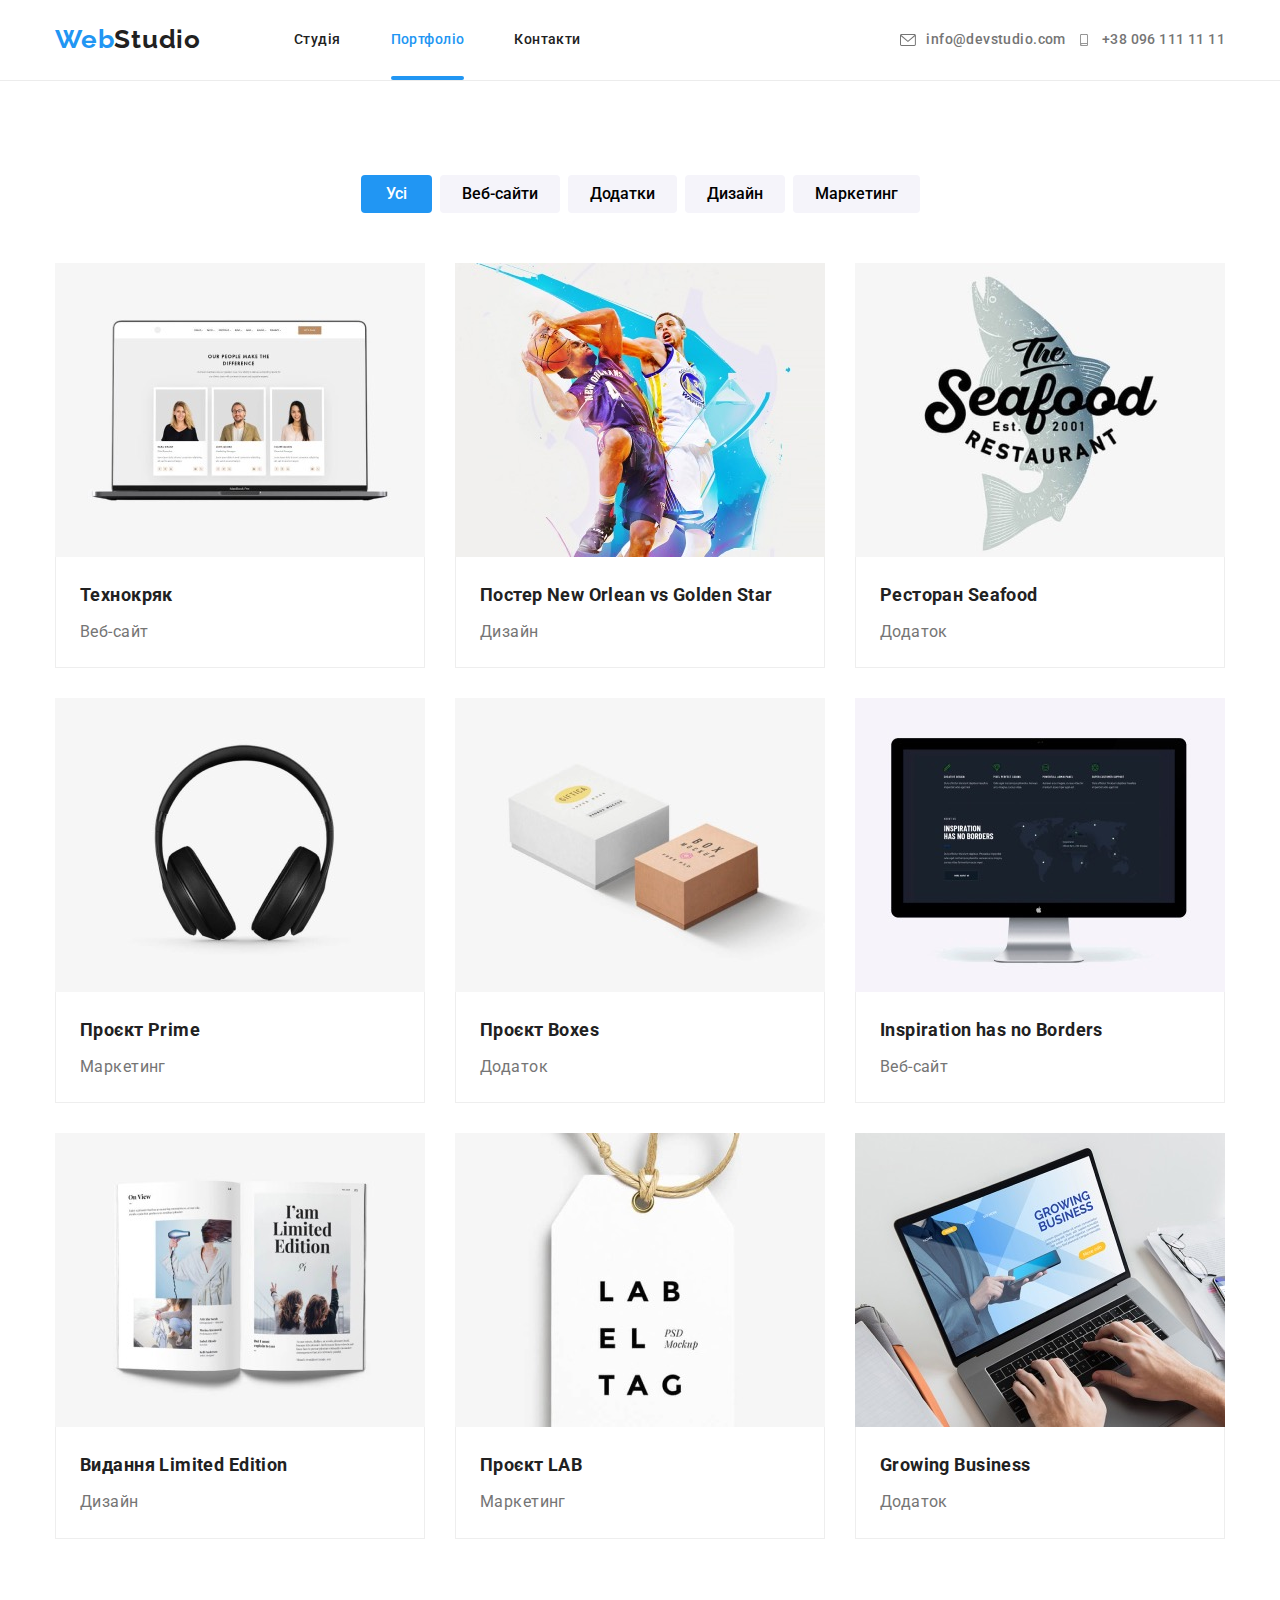
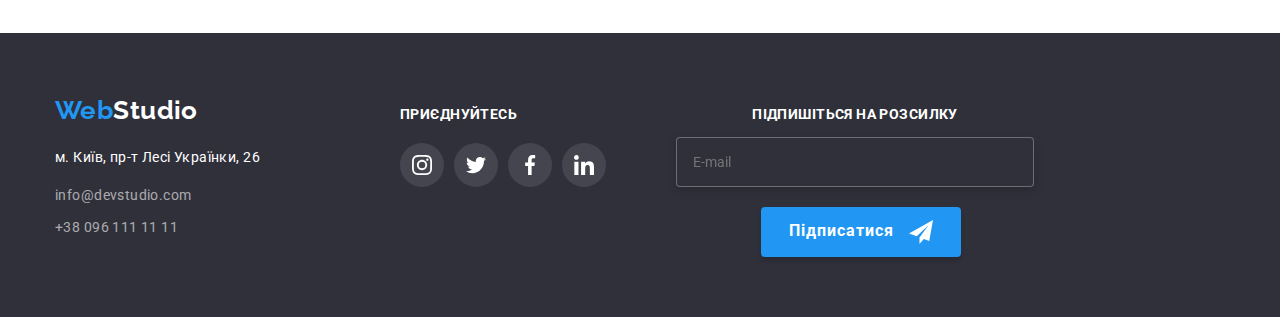
==== commit 5f7fbfba: "hw8" ====
--- a/portfolio.html
+++ b/portfolio.html
@@ -33,8 +33,13 @@
             <li><a href="" class="header__link item">Контакти</a></li>
           </ul>
         </nav>
+        <button class="menu-toggle js-open-menu" type="button" aria-expanded="false" aria-controls="mobile-menu">
+          <svg class="menu-toggle__icon" width="40" height="40">
+          <use href="./images/icons.svg#icon-menu_40px"></use>
+          </svg>
+          </button>
+
         <ul class="contacts">
-
           <li class="mail">
             <a href="mailto:info@devstudio.com" class="contacts__info">
               <svg class="contacts__icon" width="16" height="12">
@@ -48,6 +53,55 @@
           </li>
         </ul>
       </div>
+
+      <div class="menu-container js-menu-container" id="mobile-menu">
+        <button class="menu-toggle js-close-menu">
+          <svg
+            fill="currentColor"
+            viewBox="0 0 20 20"
+            xmlns="http://www.w3.org/2000/svg"
+            width="24"
+            height="24">
+            <path
+              fill-rule="evenodd"
+              d="M4.293 4.293a1 1 0 011.414 0L10 8.586l4.293-4.293a1 1 0 111.414 1.414L11.414 10l4.293 4.293a1 1 0 01-1.414 1.414L10 11.414l-4.293 4.293a1 1 0 01-1.414-1.414L8.586 10 4.293 5.707a1 1 0 010-1.414z"
+              clip-rule="evenodd"
+            ></path>
+          </svg>
+        </button>
+
+        <div class="container">
+        <ul class="mobile-menu">
+          <li><a href="" class="mobile-menu__link">Студія</a></li>
+          <li><a href="" class="mobile-menu__link">Портфоліо</a></li>
+          <li><a href="" class="mobile-menu__link">Контакти</a></li>
+        </ul>
+         <div class="mob-menu">
+        <ul class="mobile-contacts">
+          <li class="mob-contacts"><a href="tel:+380961111111" class="mobile-contacts__tel">+38 096 111 11 11</a></li>
+          <li><a href="mailto:info@devstudio.com" class="mobile-contacts__mail">info@devstudio.com</a></li>
+        </ul>
+
+          <ul class="mobile-menu__socials">
+            <li class="mobile-menu__item">
+              <a href="" class="mobile-menu__soclink">Instagram</a>
+            </li>
+            <li class="mobile-menu__item">
+              <a href="" class="mobile-menu__soclink">Twitter</a>
+            </li>
+            <li class="mobile-menu__item">
+              <a href="" class="mobile-menu__soclink">Facebook</a>
+            </li>
+            <li class="mobile-menu__item">
+              <a href="" class="mobile-menu__soclink">LinkedIn</a>
+            </li>
+          </ul>
+        </div>
+        </div>
+
+      </div>
+
+
     </header>
 
     <main>
@@ -322,5 +376,6 @@
         </div>
       </div>
     </footer>
+    <script src="./js/mobile-menu.js"></script>
   </body>
 </html>
--- a/css/main.min.css
+++ b/css/main.min.css
@@ -1 +1 @@
-:root{--primary-text-color: #757575;--secondary-text-color: #212121;--title-text-color: #ffffff;--accent-color: #2196f3;--secondary-button-color: #f5f4fa;--background-color-main: #2f303a;--main-font: Roboto, sans-serif;--secondary-font: Raleway, sans-serif}.visually-hidden{position:absolute;width:1px;height:1px;margin:-1px;border:0;padding:0;white-space:nowrap;clip-path:inset(100%);clip:rect(0 0 0 0);overflow:hidden}html{box-sizing:border-box}body{color:var(--primary-text-color);background-color:var(--title-text-color);font-family:Roboto,sans-serif;font-size:14px;letter-spacing:.03em}img{display:block;max-width:100%;height:auto}.image{display:block}.section{padding-top:94px;padding-bottom:94px}.link{text-decoration:none}.container{padding-left:15px;padding-right:15px}@media screen and (min-width: 480px){.container{width:480px;margin-left:auto;margin-right:auto}}@media screen and (min-width: 768px){.container{width:768px}}@media screen and (min-width: 1200px){.container{width:1200px}}.hero{background-color:var(--background-color-main);padding-top:200px;padding-bottom:200px;margin:0 auto}.hero.overlay{max-width:1600px;height:600px;outline:1px solid #000;margin-left:auto;margin-right:auto;background-image:linear-gradient(rgba(47, 48, 58, 0.4), rgba(47, 48, 58, 0.4)),url("../images/Img-backgr.jpg");background-size:cover;background-repeat:no-repeat;background-position:center}@media screen and (min-device-pixel-ratio: 2),screen and (min-resolution: 192dpi),screen and (min-resolution: 2dppx){.hero.overlay .hero.overlay{background-image:url("../images/Headerimg@2x.jpg")}}.button.primary{color:var(--title-text-color);background-color:var(--accent-color);font-weight:700;font-size:16px;line-height:1.9;margin:0 auto;display:block;cursor:pointer;vertical-align:middle;padding-top:10px;padding-bottom:10px;padding-left:32px;padding-right:32px;border:none;box-shadow:0px 4px 4px rgba(0,0,0,.15);border-radius:4px}.modal-close-btn{position:absolute;top:8px;right:8px;display:flex;justify-content:center;align-items:center;width:30px;height:30px;border-radius:50%;background:#fff;border:1px solid rgba(0,0,0,.1);padding:0;cursor:pointer}.modal-close-btn:hover svg.modal-close-icon,.modal-close-btn:focus svg.modal-close-icon{fill:#2196f3}.modal-close-icon{width:18px;height:18px;fill:#000;padding:0;vertical-align:middle;transition:fill 250ms cubic-bezier(0.4, 0, 0.2, 1)}.social-list-link{display:flex;align-items:center;justify-content:center;width:44px;height:44px;background-color:#fff;border-radius:50%;transition:background-color 250ms cubic-bezier(0.4, 0, 0.2, 1)}.social-list-link:hover,.social-list-link:focus{background-color:#2196f3}.social-list-icon{fill:#afb1b8}.social-list-item{display:block;margin-right:10px;max-width:480px}.social-list-item:last-child{margin:0}a svg.social-list-icon{transition:fill 250ms cubic-bezier(0.4, 0, 0.2, 1)}a:hover svg.social-list-icon,a:focus svg.social-list-icon{fill:#fff}.social-list{display:flex;justify-content:center;padding-left:0;margin:0}.hero__title{color:var(--title-text-color);font-size:44px;line-height:1.4;font-weight:900;max-width:696px;margin:0 auto;text-align:center;margin-bottom:30px}.backdrop{position:fixed;top:0;left:0;width:100vw;height:100vh;background-color:rgba(0,0,0,.2);transition:visibility 250ms cubic-bezier(0.4, 0, 0.2, 1),opacity 250ms cubic-bezier(0.4, 0, 0.2, 1)}.backdrop.is-hidden{opacity:0;pointer-events:none;visibility:hidden}.modal{position:absolute;width:528px;height:581px;left:50%;top:50%;transform:translate(-50%, -50%) scale(1);background:#fff;box-shadow:0px 1px 3px rgba(0,0,0,.12),0px 1px 1px rgba(0,0,0,.14),0px 2px 1px rgba(0,0,0,.2);border-radius:4px;padding:40px;transition:transform 250ms cubic-bezier(0.4, 0, 0.2, 1)}.backdrop.is-hidden .modal{transform:translate(-50%, -50%) scale(0.6)}.title-modal-form{margin:0;font-family:"Roboto";font-weight:700;font-size:20px;line-height:1.15;text-align:center;letter-spacing:.03em;color:#212121}.data{font-family:"Roboto";font-size:12px;line-height:1.16;letter-spacing:.01em;color:#757575;margin-bottom:4px}.comment{width:100%;height:120px;margin-top:4px;padding:12px 16px;resize:none;border:1px solid rgba(33,33,33,.2);border-radius:4px;font-family:"Roboto";font-size:12px;line-height:1.16;letter-spacing:.01em;color:rgba(117,117,117,.5);color:#000}.comment:focus{border-color:var(--accent-color);transition:border-color 250ms cubic-bezier(0.4, 0, 0.2, 1);outline:none}.header__container{display:flex;justify-content:space-between;align-items:center}.contacts{display:none}.header{padding-top:16px;padding-bottom:16px;position:relative}.header{border-bottom:1px solid #ececec}.container .header__container{display:flex;align-items:center;height:80px}.header__logo{color:var(--secondary-text-color);font-weight:700;font-size:26px;line-height:1.2;font-family:"Raleway",sans-serif;text-decoration:none}.header__logo.link{font-weight:700;font-size:26px;line-height:1.2;letter-spacing:.03em;color:var(--secondary-text-color);text-decoration:none}.header__menu{display:flex;align-items:center}.header__link .link{display:flex}.list{list-style:none;padding-left:0;gap:30px;padding:0;margin-left:0;margin:0}.contacts.list .mail{margin-right:50px}.accent{color:var(--accent-color)}.contacts__icon{fill:#757575;padding:0;margin-right:10px;vertical-align:middle}a svg.contacts__icon{transition:fill 250ms cubic-bezier(0.4, 0, 0.2, 1)}a:hover svg.contacts__icon,a:focus svg.contacts__icon{fill:#2196f3}.contacts__info{display:flex;color:var(--primary-text-color);font-weight:500;font-size:14px;line-height:1.14;text-decoration:none;list-style:none;flex-wrap:wrap;padding-left:auto;padding-right:10px;padding:0;margin:0 0 0 auto;align-items:center;justify-content:center;transition:color 250ms cubic-bezier(0.4, 0, 0.2, 1)}.contacts__info:hover,.contacts__info:focus{color:var(--accent-color)}@media screen and (max-width: 767px){.contacts__info{display:none}}.contacts{display:flex;color:var(--primary-text-color);font-weight:500;font-size:14px;line-height:1.14;text-decoration:none;list-style:none;flex-wrap:wrap;padding-left:auto;gap:50px;padding:0;margin:0 0 0 auto}@media screen and (max-width: 767px){.contacts{display:none}}.contact-form-field{display:block;margin-bottom:10px}.contact-form-input{width:100%;height:40px;border:1px solid rgba(33,33,33,.2);border-radius:4px;padding-left:42px;transform:border-color 250ms cubic-bezier(0.4, 0, 0.2, 1)}.contact-form-input:focus{border-color:var(--accent-color);outline:none}.contact-form-input-wrapper{position:relative;display:block;margin-top:4px}.contact-form-icon{position:absolute;top:50%;left:0;fill:#212121;padding:0;margin-left:12px;transform:translateY(-50%);transition:fill 250ms cubic-bezier(0.4, 0, 0.2, 1)}.contact-form-input:focus+.contact-form-icon{fill:var(--accent-color)}.contact-form-submit-btn{width:200px;height:50px;left:700px;top:713px;padding:10px 52px;background:#188ce8;box-shadow:0px 4px 4px rgba(0,0,0,.15);border-radius:4px;border:none;cursor:pointer;font-family:"Roboto";font-weight:700;font-size:16px;line-height:1.8;display:block;margin:0 auto;align-items:center;text-align:center;letter-spacing:.06em;color:#fff;margin-top:30px}.contact-form-submit-btn:hover,.contact-form-submit-btn:focus{transition:box-shadow 250ms cubic-bezier(0.4, 0, 0.2, 1)}.contact-form-checkbox-label{display:flex;align-items:center;font-family:"Roboto";font-size:14px;line-height:1.7;letter-spacing:.03em;color:#757575;background-color:#fff}.contact-form-checkbox{margin-bottom:10px;border:2px solid #212121;color:var(--accent-color)}.contact-form-checkbox:checked{background-color:var(--accent-color)}.contact-form-checkbox:checked{background-color:#2196f3;outline-offset:2px}.contact-checkbox{margin-left:13px}.checkbox-link{color:#2196f3}.check-icon{display:flex;align-items:center;justify-content:center;fill:#fff;padding:0;vertical-align:middle;cursor:pointer;width:15px;height:16px}.black-border{display:flex;border:2px solid #000;border-radius:2px;width:16px;height:15px;margin-right:8.38px;align-items:center;justify-content:center}.contact-form-checkbox:checked+.contact-form-checkbox-label .black-border{background-color:var(--accent-color);border-color:#2196f3;outline-offset:2px}.contact-form-checkbox:focus+.contact-form-checkbox-label .black-border{border-radius:2px;border:2px solid #2196f3}.duty__list{list-style:none;display:flex;flex-wrap:wrap;padding-left:0;margin-right:30px;padding:0;margin-left:0;margin:0;gap:30px}.duty__item{width:270px}@media screen and (max-width: 767px){.duty__item{width:450px}}.duty__link{display:flex;align-items:center;justify-content:center;width:270px;height:120px;margin-bottom:30px;background-color:#f5f4fa;border-radius:4px}@media screen and (max-width: 767px){.duty__link{width:450px}}.duty__title{color:var(--secondary-text-color);font-weight:700;font-size:14px;line-height:1.14;margin-bottom:10px;margin-top:0}@media screen and (max-width: 767px){.duty__title{text-align:center}}.duty__text{font-size:14px;line-height:1.7;margin:0}.header__link{color:var(--secondary-text-color);font-weight:500;font-size:14px;line-height:1.14;text-decoration:none;display:flex;align-items:center;margin-left:93px;transition:color 250ms cubic-bezier(0.4, 0, 0.2, 1)}.header__link:hover,.header__link:focus{color:var(--accent-color)}@media screen and (max-width: 767px){.header__link{display:none}}.header__link .item{margin-right:50px;padding-top:32px;padding-bottom:32px}.header__link .item:last-child{margin:0}.header__link .item:not(:last-child){margin-right:50px}.header__link.list{color:var(--secondary-text-color);font-weight:500;font-size:14px;line-height:1.14;text-decoration:none;gap:50px}.header__link .link{display:block;color:var(--accent-color);text-decoration:none;padding-top:32px;padding-bottom:32px;transition:color 250ms cubic-bezier(0.4, 0, 0.2, 1)}.header__link .link:hover,.header__link .link:focus{color:var(--primary-text-color)}.header__link .link.current{position:relative;color:var(--accent-color)}.header__link .link.current::after{content:"";position:absolute;width:100%;height:4px;background-color:var(--accent-color);bottom:0;left:0;border-radius:2px}.gallery{max-width:370px}@media screen and (min-width: 768px){.gallery{width:calc((100% - 30px)/2)}}@media screen and (min-width: 1200px){.gallery{width:calc((100% - 60px)/3)}}.gallerylist{list-style:none;padding:0;margin-left:0;margin:0;display:flex;flex-wrap:wrap;padding-left:0;gap:30px}.link-sdw{text-decoration:none;display:block;transition:box-shadow 250ms cubic-bezier(0.4, 0, 0.2, 1)}.link-sdw:hover{box-shadow:0px 1px 1px rgba(0,0,0,.12),0px 4px 4px rgba(0,0,0,.06),1px 4px 6px rgba(0,0,0,.16)}.portfolio-animation{position:relative;overflow:hidden;transition:transform 250ms cubic-bezier(0.4, 0, 0.2, 1)}.blue-text{position:absolute;margin:0;padding-top:63px;padding-bottom:63px;padding-left:24px;padding-right:24px;background-color:rgba(33,150,243,.9);width:370px;height:294px;font-family:"Roboto";font-style:normal;font-size:18px;line-height:1.6;letter-spacing:.03em;color:#fff;transition:transform 250ms ease}.portfolio-animation:hover .blue-text{transform:translateY(-100%)}.link-sdw:hover .blue-text,.link-sdw:focus .blue-text{transform:translateY(-100%)}.image-blue{display:block;position:relative}.info-name{padding-left:24px;padding-right:24px;padding-top:20px;padding-bottom:20px;border-bottom:1px solid #eee;border-left:1px solid #eee;border-right:1px solid #eee}.title-name{color:var(--secondary-text-color);font-weight:700;font-size:18px;line-height:2;text-decoration:none;margin-bottom:4px;margin-top:0}.discr{color:var(--primary-text-color);font-size:16px;line-height:1.9;text-decoration:none;margin-top:0;margin-bottom:0}.button-list{list-style:none;display:flex;flex-wrap:wrap;gap:8px;padding:0;justify-content:center;margin:0;margin-bottom:50px}.button.secondary{background-color:var(--secondary-button-color);font-weight:500;font-size:16px;line-height:1.6;cursor:pointer;padding-top:6px;padding-bottom:6px;padding-left:22px;padding-right:22px;border:none;border-radius:4px;transition:box-shadow 250ms cubic-bezier(0.4, 0, 0.2, 1),background-color 250ms cubic-bezier(0.4, 0, 0.2, 1),color 250ms cubic-bezier(0.4, 0, 0.2, 1)}.button.secondary:hover,.button.secondary:focus{box-shadow:0px 3px 1px rgba(0,0,0,.1),0px 1px 2px rgba(0,0,0,.08),0px 2px 2px rgba(0,0,0,.12);border-radius:4px;color:var(--title-text-color);background-color:var(--accent-color)}.button.secondary.blue{background-color:var(--accent-color);color:var(--title-text-color);padding-top:6px;padding-bottom:6px;padding-left:25px;padding-right:25px;transition:box-shadow 250ms cubic-bezier(0.4, 0, 0.2, 1)}.button.secondary.blue:hover,.button.secondary.blue:focus{box-shadow:0px 3px 1px rgba(0,0,0,.1),0px 1px 2px rgba(0,0,0,.08),0px 2px 2px rgba(0,0,0,.12);border-radius:4px}.section-work{padding-bottom:94px}@media screen and (max-width: 1199px){.section-work{display:none}}.section-title{color:var(--secondary-text-color);font-weight:700;font-size:36px;line-height:1.2;text-align:center;margin-bottom:50px;margin-top:0}@media screen and (max-width: 767px){.section-title{margin-bottom:30px;text-align:center}}@media screen and (min-width: 768px)and (max-width: 1199px){.section-title{font-size:28px;line-height:1.17;margin-bottom:30px}}.thumb{position:relative}.pic-text{position:absolute;padding-top:27px;padding-bottom:27px;margin:0;bottom:0;left:0;width:100%;height:70px;background-color:rgba(47,48,58,.8);font-family:"Roboto";font-weight:700;font-size:14px;line-height:1.14;text-align:center;letter-spacing:.03em;text-transform:uppercase;color:#fff}.block.secondary{background-color:var(--secondary-button-color)}.item-shadow{box-shadow:0px 1px 3px rgba(0,0,0,.12),0px 1px 1px rgba(0,0,0,.14),0px 2px 1px rgba(0,0,0,.2);border-radius:0px 0px 4px 4px}@media screen and (min-width: 768px)and (max-width: 1199px){.item-shadow{flex-basis:calc((100% - 30px)/2)}}@media screen and (min-width: 1200px){.item-shadow{max-width:270px}}.names{padding-top:30px;padding-bottom:30px;background-color:#fff}.person{text-align:center;font-weight:500;font-size:16px;line-height:1.2;margin-bottom:10px;margin-top:0}.prof{text-align:center;font-size:16px;line-height:1.2;margin-top:0;margin-bottom:16px}.client-link{display:flex;justify-content:center;align-items:center;width:100%;height:100%;color:#afb1b8;border:1px solid #afb1b8;border-radius:4px;background-color:#fff;margin:0;transition:border-color 250ms cubic-bezier(0.4, 0, 0.2, 1)}.client-link:hover{border:1px solid #2196f3;border-radius:4px}.client-list-item{height:92px;flex-basis:calc((100% - 30px)/2)}@media screen and (min-width: 768px){.client-list-item{flex-basis:calc((100% - 60px)/3)}}@media screen and (min-width: 1200px){.client-list-item{flex-basis:calc((100% - 150px)/6)}}a svg.client-icon{transition:fill 250ms cubic-bezier(0.4, 0, 0.2, 1)}.client-icon{fill:currentColor}.client-icon:hover svg{fill:#2196f3}a:hover svg.client-icon,a:focus svg.client-icon{fill:#2196f3}.client-list-icons{list-style:none;display:flex;flex-wrap:wrap;padding-left:0;margin:0;gap:30px}.container.clients{display:block}.footer__logo{font-family:Raleway;color:var(--title-text-color);font-weight:700;font-size:26px;line-height:1.2;text-decoration:none}.adres{margin-top:0;margin-bottom:0}.email{margin-bottom:9px}.contacts__footer{font-size:14px;line-height:1.7;letter-spacing:.03em;color:rgba(255,255,255,.6);list-style:none;padding-left:0;padding:0;margin-bottom:0;text-decoration:none}.footer-list{list-style:none;padding-left:0;padding:0;margin-bottom:0}.footer-icons{text-align:center}@media screen and (max-width: 767px){.footer-icons{margin-bottom:60px}}@media screen and (min-width: 1200px){.footer-icons{margin-left:85px;text-align:left}}.footer-social-list-link{display:flex;align-items:center;justify-content:center;width:44px;height:44px;background-color:rgba(255,255,255,.1);border-radius:50%;transition:background-color 250ms cubic-bezier(0.4, 0, 0.2, 1)}.footer-social-list-link:hover,.footer-social-list-link:focus{background-color:#2196f3}.footer-social-list-icon{fill:#fff}.form{margin-left:auto}@media screen and (max-width: 1199px){.form{text-align:center}}@media screen and (min-width: 1200px){.form{margin-left:auto}}.form input{margin:0;width:358px;height:50px;border:1px solid rgba(255,255,255,.3);filter:drop-shadow(0px 4px 4px rgba(0, 0, 0, 0.15));border-radius:4px;background:#2f303a;padding-left:16px}.subcribe-input{transform:border-color 250 ms cubic-bezier(0.4, 0, 0.2, 1);color:#fff}.subcribe-input:focus{border-color:var(--title-text-color);outline:none}.sub-text{font-family:"Roboto";font-weight:700;font-size:14px;line-height:1.14;letter-spacing:.03em;text-transform:uppercase;color:#fff}.btn-submit{width:200px;height:50px;left:1213px;top:1757px;font-family:"Roboto";font-weight:700;font-size:16px;line-height:1.9;align-items:center;text-align:center;letter-spacing:.06em;color:#fff;background:#2196f3;box-shadow:0px 4px 4px rgba(0,0,0,.15);border-radius:4px;border:none;margin-left:12px;padding:0;margin-top:20px}.btn-sub-icon{width:24px;height:24px;fill:#fff;margin-left:10px;padding:0;vertical-align:middle}footer .container{align-items:baseline}@media screen and (min-width: 768px){footer .container{display:flex;gap:70px;align-items:baseline}}.footer-block{background-color:var(--background-color-main);padding-top:60px;padding-bottom:60px}.footer{color:var(--title-text-color);font-style:normal;font-size:14px;line-height:1.7;text-decoration:none;margin-top:20px}.footer-info{text-align:center}@media screen and (max-width: 767px){.footer-info{margin-bottom:60px}}@media screen and (min-width: 1200px){.footer-info{text-align:left}}.footer-list{list-style:none}.footer-links-title{color:var(--title-text-color);font-weight:700;font-size:14px;line-height:1.14;margin-bottom:20px;margin-top:0;padding-right:0}.mobile-menu{padding:0;margin:0;list-style:none}@media screen and (min-width: 768px){.mobile-menu{display:none}}.mob-menu{margin-bottom:48px}.mobile-menu__list{font-family:Roboto;list-style:none;margin-bottom:32px}.mobile-menu__soclink{display:block;font-family:var(--main-font);font-weight:500;font-size:18px;line-height:1.2;text-decoration:none;list-style:none;color:#2196f3}.mobile-menu__socials{display:flex;gap:10px;flex-wrap:wrap;font-size:18px;list-style:none;padding-left:0}.mobile-menu__item:not(:last-child){display:flex;gap:10px}.mobile-menu__item:not(:last-child)::after{content:"";display:block;height:100%;width:1px;background-color:rgba(33,33,33,.2)}.mobile-menu__link{display:block;text-decoration:none;list-style:none;font-family:var(--main-font);font-size:40px;line-height:1.15;font-weight:500;line-height:1.2;color:#212121;margin-bottom:32px;transition:color 250ms cubic-bezier(0.4, 0, 0.2, 1)}.mobile-menu__link:hover,.mobile-menu__link:focus{color:#2196f3}.mobile-contacts{list-style:none;padding-left:0;margin-bottom:64px}.mob-contacts{margin-bottom:32px}.mobile-contacts__mail{font-family:var(--main-font);font-size:24px;line-height:1.17;color:#757575;text-decoration:none;margin-bottom:64px}.mobile-contacts__tel{font-family:var(--main-font);font-size:24px;line-height:1.17;color:#2196f3;text-decoration:none;margin-bottom:32px}.menu-toggle{min-width:40px;min-height:40px;display:flex;align-items:center;justify-content:center;background-color:rgba(0,0,0,0);border:none;border-radius:50%;padding:0;margin:0;line-height:0;cursor:pointer;outline:none;color:#000}@media screen and (min-width: 768px){.menu-toggle{display:none}}.menu-toggle__icon{fill:#212121;transition:fill 250ms cubic-bezier(0.4, 0, 0.2, 1)}.menu-toggle__icon:hover,.menu-toggle__icon:focus{fill:#2196f3}.menu-container .menu-toggle{position:absolute;top:16px;right:16px;color:#212121;transition:color 250ms cubic-bezier(0.4, 0, 0.2, 1)}.menu-container .menu-toggle:hover,.menu-container .menu-toggle:focus{color:#2196f3}.mobile-menu__close-btn{position:absolute;top:10px;right:15px;background:rgba(0,0,0,0);border:none;padding:0;line-height:0}@media screen and (min-width: 768px){.mobile-menu__close-btn{display:none}}.menu-container{display:flex;flex-direction:column;justify-content:space-between;position:fixed;top:0;left:0;width:100vw;height:100vh;padding:32px;background-color:#fff;z-index:999;transform:translateX(100%);transition:transform 250ms ease-in-out}.menu-container.is-open{transform:translateX(0)}/*# sourceMappingURL=main.min.css.map */+:root{--primary-text-color: #757575;--secondary-text-color: #212121;--title-text-color: #ffffff;--accent-color: #2196f3;--secondary-button-color: #f5f4fa;--background-color-main: #2f303a;--main-font: Roboto, sans-serif;--secondary-font: Raleway, sans-serif}.visually-hidden{position:absolute;width:1px;height:1px;margin:-1px;border:0;padding:0;white-space:nowrap;clip-path:inset(100%);clip:rect(0 0 0 0);overflow:hidden}html{box-sizing:border-box}body{color:var(--primary-text-color);background-color:var(--title-text-color);font-family:Roboto,sans-serif;font-size:14px;letter-spacing:.03em}img{display:block;max-width:100%;height:auto}.image{display:block}.section{padding-top:94px;padding-bottom:94px}.link{text-decoration:none}.container{padding-left:15px;padding-right:15px}@media screen and (min-width: 480px){.container{width:480px;margin-left:auto;margin-right:auto}}@media screen and (min-width: 768px){.container{width:768px}}@media screen and (min-width: 1200px){.container{width:1200px}}.hero{background-color:var(--background-color-main);padding-top:200px;padding-bottom:200px;margin:0 auto}.hero.overlay{max-width:1600px;height:600px;outline:1px solid #000;margin-left:auto;margin-right:auto;background-image:linear-gradient(rgba(47, 48, 58, 0.4), rgba(47, 48, 58, 0.4)),url("../images/Img-backgr.jpg");background-size:cover;background-repeat:no-repeat;background-position:center}@media screen and (min-device-pixel-ratio: 2),screen and (min-resolution: 192dpi),screen and (min-resolution: 2dppx){.hero.overlay .hero.overlay{background-image:url("../images/Headerimg@2x.jpg")}}.button.primary{color:var(--title-text-color);background-color:var(--accent-color);font-weight:700;font-size:16px;line-height:1.9;margin:0 auto;display:block;cursor:pointer;vertical-align:middle;padding-top:10px;padding-bottom:10px;padding-left:32px;padding-right:32px;border:none;box-shadow:0px 4px 4px rgba(0,0,0,.15);border-radius:4px}.modal-close-btn{position:absolute;top:8px;right:8px;display:flex;justify-content:center;align-items:center;width:30px;height:30px;border-radius:50%;background:#fff;border:1px solid rgba(0,0,0,.1);padding:0;cursor:pointer}.modal-close-btn:hover svg.modal-close-icon,.modal-close-btn:focus svg.modal-close-icon{fill:#2196f3}.modal-close-icon{width:18px;height:18px;fill:#000;padding:0;vertical-align:middle;transition:fill 250ms cubic-bezier(0.4, 0, 0.2, 1)}.social-list-link{display:flex;align-items:center;justify-content:center;width:44px;height:44px;background-color:#fff;border-radius:50%;transition:background-color 250ms cubic-bezier(0.4, 0, 0.2, 1)}.social-list-link:hover,.social-list-link:focus{background-color:#2196f3}.social-list-icon{fill:#afb1b8}.social-list-item{display:block;margin-right:10px;max-width:480px}.social-list-item:last-child{margin:0}a svg.social-list-icon{transition:fill 250ms cubic-bezier(0.4, 0, 0.2, 1)}a:hover svg.social-list-icon,a:focus svg.social-list-icon{fill:#fff}.social-list{display:flex;justify-content:center;padding-left:0;margin:0}.hero__title{color:var(--title-text-color);font-size:44px;line-height:1.4;font-weight:900;max-width:696px;margin:0 auto;text-align:center;margin-bottom:30px}.backdrop{position:fixed;top:0;left:0;width:100vw;height:100vh;background-color:rgba(0,0,0,.2);transition:visibility 250ms cubic-bezier(0.4, 0, 0.2, 1),opacity 250ms cubic-bezier(0.4, 0, 0.2, 1)}.backdrop.is-hidden{opacity:0;pointer-events:none;visibility:hidden}.modal{position:absolute;width:528px;height:581px;left:50%;top:50%;transform:translate(-50%, -50%) scale(1);background:#fff;box-shadow:0px 1px 3px rgba(0,0,0,.12),0px 1px 1px rgba(0,0,0,.14),0px 2px 1px rgba(0,0,0,.2);border-radius:4px;padding:40px;transition:transform 250ms cubic-bezier(0.4, 0, 0.2, 1)}.backdrop.is-hidden .modal{transform:translate(-50%, -50%) scale(0.6)}.title-modal-form{margin:0;font-family:"Roboto";font-weight:700;font-size:20px;line-height:1.15;text-align:center;letter-spacing:.03em;color:#212121}.data{font-family:"Roboto";font-size:12px;line-height:1.16;letter-spacing:.01em;color:#757575;margin-bottom:4px}.comment{width:100%;height:120px;margin-top:4px;padding:12px 16px;resize:none;border:1px solid rgba(33,33,33,.2);border-radius:4px;font-family:"Roboto";font-size:12px;line-height:1.16;letter-spacing:.01em;color:rgba(117,117,117,.5);color:#000}.comment:focus{border-color:var(--accent-color);transition:border-color 250ms cubic-bezier(0.4, 0, 0.2, 1);outline:none}.header__container{display:flex;justify-content:space-between;align-items:center}.header{padding-top:0;padding-bottom:0;position:relative}@media screen and (max-width: 767px){.header{padding-top:16px;padding-bottom:16px}}.header{border-bottom:1px solid #ececec}.container .header__container{display:flex;align-items:center;height:80px}.header__logo{color:var(--secondary-text-color);font-weight:700;font-size:26px;line-height:1.2;font-family:"Raleway",sans-serif;text-decoration:none}.header__logo.link{font-weight:700;font-size:26px;line-height:1.2;letter-spacing:.03em;color:var(--secondary-text-color);text-decoration:none}.header__menu{display:flex;align-items:center}.header__link .link{display:flex}.list{list-style:none;padding-left:0;gap:30px;padding:0;margin-left:0;margin:0}.contacts.list .mail{margin-right:50px}.accent{color:var(--accent-color)}.contacts__icon{fill:#757575;padding:0;margin-right:10px;vertical-align:middle}a svg.contacts__icon{transition:fill 250ms cubic-bezier(0.4, 0, 0.2, 1)}a:hover svg.contacts__icon,a:focus svg.contacts__icon{fill:#2196f3}.contacts__info{display:flex;color:var(--primary-text-color);font-weight:500;font-size:14px;line-height:1.14;text-decoration:none;list-style:none;flex-wrap:wrap;padding-left:auto;padding-right:10px;padding:0;margin:0 0 0 auto;align-items:center;justify-content:center;transition:color 250ms cubic-bezier(0.4, 0, 0.2, 1)}.contacts__info:hover,.contacts__info:focus{color:var(--accent-color)}@media screen and (max-width: 767px){.contacts__info{display:none}}.contacts{display:flex;color:var(--primary-text-color);font-weight:500;font-size:14px;line-height:1.14;text-decoration:none;list-style:none;flex-wrap:wrap;padding-left:auto;gap:50px;margin:0 0 0 auto}@media screen and (max-width: 767px){.contacts{display:none}}@media screen and (min-width: 768px){.contacts{list-style:none;margin-left:auto;line-height:1.17;font-size:12px;gap:10px}}.contact-form-field{display:block;margin-bottom:10px}.contact-form-input{width:100%;height:40px;border:1px solid rgba(33,33,33,.2);border-radius:4px;padding-left:42px;transform:border-color 250ms cubic-bezier(0.4, 0, 0.2, 1)}.contact-form-input:focus{border-color:var(--accent-color);outline:none}.contact-form-input-wrapper{position:relative;display:block;margin-top:4px}.contact-form-icon{position:absolute;top:50%;left:0;fill:#212121;padding:0;margin-left:12px;transform:translateY(-50%);transition:fill 250ms cubic-bezier(0.4, 0, 0.2, 1)}.contact-form-input:focus+.contact-form-icon{fill:var(--accent-color)}.contact-form-submit-btn{width:200px;height:50px;left:700px;top:713px;padding:10px 52px;background:#188ce8;box-shadow:0px 4px 4px rgba(0,0,0,.15);border-radius:4px;border:none;cursor:pointer;font-family:"Roboto";font-weight:700;font-size:16px;line-height:1.8;display:block;margin:0 auto;align-items:center;text-align:center;letter-spacing:.06em;color:#fff;margin-top:30px}.contact-form-submit-btn:hover,.contact-form-submit-btn:focus{transition:box-shadow 250ms cubic-bezier(0.4, 0, 0.2, 1)}.contact-form-checkbox-label{display:flex;align-items:center;font-family:"Roboto";font-size:14px;line-height:1.7;letter-spacing:.03em;color:#757575;background-color:#fff}.contact-form-checkbox{margin-bottom:10px;border:2px solid #212121;color:var(--accent-color)}.contact-form-checkbox:checked{background-color:var(--accent-color)}.contact-form-checkbox:checked{background-color:#2196f3;outline-offset:2px}.contact-checkbox{margin-left:13px}.checkbox-link{color:#2196f3}.check-icon{display:flex;align-items:center;justify-content:center;fill:#fff;padding:0;vertical-align:middle;cursor:pointer;width:15px;height:16px}.black-border{display:flex;border:2px solid #000;border-radius:2px;width:16px;height:15px;margin-right:8.38px;align-items:center;justify-content:center}.contact-form-checkbox:checked+.contact-form-checkbox-label .black-border{background-color:var(--accent-color);border-color:#2196f3;outline-offset:2px}.contact-form-checkbox:focus+.contact-form-checkbox-label .black-border{border-radius:2px;border:2px solid #2196f3}.duty__list{list-style:none;display:flex;flex-wrap:wrap;padding-left:0;margin-right:30px;padding:0;margin-left:0;margin:0;gap:30px}.duty__item{width:270px}@media screen and (max-width: 767px){.duty__item{width:450px}}@media screen and (max-width: 1199px){.duty__item{width:354px}}.duty__link{display:flex;align-items:center;justify-content:center;width:270px;height:120px;margin-bottom:30px;background-color:#f5f4fa;border-radius:4px}@media screen and (max-width: 767px){.duty__link{width:450px}}.duty__title{color:var(--secondary-text-color);font-weight:700;font-size:14px;line-height:1.14;margin-bottom:10px;margin-top:0}@media screen and (max-width: 767px){.duty__title{text-align:center}}.duty__text{font-size:14px;line-height:1.7;margin:0}.header__link{color:var(--secondary-text-color);font-weight:500;font-size:14px;line-height:1.14;text-decoration:none;display:flex;align-items:center;margin-left:93px;transition:color 250ms cubic-bezier(0.4, 0, 0.2, 1)}.header__link:hover,.header__link:focus{color:var(--accent-color)}@media screen and (max-width: 767px){.header__link{display:none}}.header__link .item{margin-right:50px;padding-top:32px;padding-bottom:32px}.header__link .item:last-child{margin:0}.header__link .item:not(:last-child){margin-right:50px}.header__link.list{color:var(--secondary-text-color);font-weight:500;font-size:14px;line-height:1.14;text-decoration:none;gap:50px}.header__link .link{display:block;color:var(--accent-color);text-decoration:none;padding-top:32px;padding-bottom:32px;transition:color 250ms cubic-bezier(0.4, 0, 0.2, 1)}.header__link .link:hover,.header__link .link:focus{color:var(--primary-text-color)}.header__link .link.current{position:relative;color:var(--accent-color)}.header__link .link.current::after{content:"";position:absolute;width:100%;height:4px;background-color:var(--accent-color);bottom:0;left:0;border-radius:2px}.gallery{max-width:370px}@media screen and (min-width: 768px){.gallery{width:calc((100% - 30px)/2)}}@media screen and (min-width: 1200px){.gallery{width:calc((100% - 60px)/3)}}.gallerylist{list-style:none;padding:0;margin-left:0;margin:0;display:flex;flex-wrap:wrap;padding-left:0;gap:30px}.link-sdw{text-decoration:none;display:block;transition:box-shadow 250ms cubic-bezier(0.4, 0, 0.2, 1)}.link-sdw:hover{box-shadow:0px 1px 1px rgba(0,0,0,.12),0px 4px 4px rgba(0,0,0,.06),1px 4px 6px rgba(0,0,0,.16)}.portfolio-animation{position:relative;overflow:hidden;transition:transform 250ms cubic-bezier(0.4, 0, 0.2, 1)}.blue-text{position:absolute;margin:0;padding-top:63px;padding-bottom:63px;padding-left:24px;padding-right:24px;background-color:rgba(33,150,243,.9);width:370px;height:294px;font-family:"Roboto";font-style:normal;font-size:18px;line-height:1.6;letter-spacing:.03em;color:#fff;transition:transform 250ms ease}.portfolio-animation:hover .blue-text{transform:translateY(-100%)}.link-sdw:hover .blue-text,.link-sdw:focus .blue-text{transform:translateY(-100%)}.image-blue{display:block;position:relative}.info-name{padding-left:24px;padding-right:24px;padding-top:20px;padding-bottom:20px;border-bottom:1px solid #eee;border-left:1px solid #eee;border-right:1px solid #eee}.title-name{color:var(--secondary-text-color);font-weight:700;font-size:18px;line-height:2;text-decoration:none;margin-bottom:4px;margin-top:0}.discr{color:var(--primary-text-color);font-size:16px;line-height:1.9;text-decoration:none;margin-top:0;margin-bottom:0}.button-list{list-style:none;display:flex;flex-wrap:wrap;gap:8px;padding:0;justify-content:center;margin:0;margin-bottom:50px}.button.secondary{background-color:var(--secondary-button-color);font-weight:500;font-size:16px;line-height:1.6;cursor:pointer;padding-top:6px;padding-bottom:6px;padding-left:22px;padding-right:22px;border:none;border-radius:4px;transition:box-shadow 250ms cubic-bezier(0.4, 0, 0.2, 1),background-color 250ms cubic-bezier(0.4, 0, 0.2, 1),color 250ms cubic-bezier(0.4, 0, 0.2, 1)}.button.secondary:hover,.button.secondary:focus{box-shadow:0px 3px 1px rgba(0,0,0,.1),0px 1px 2px rgba(0,0,0,.08),0px 2px 2px rgba(0,0,0,.12);border-radius:4px;color:var(--title-text-color);background-color:var(--accent-color)}.button.secondary.blue{background-color:var(--accent-color);color:var(--title-text-color);padding-top:6px;padding-bottom:6px;padding-left:25px;padding-right:25px;transition:box-shadow 250ms cubic-bezier(0.4, 0, 0.2, 1)}.button.secondary.blue:hover,.button.secondary.blue:focus{box-shadow:0px 3px 1px rgba(0,0,0,.1),0px 1px 2px rgba(0,0,0,.08),0px 2px 2px rgba(0,0,0,.12);border-radius:4px}.section-work{padding-bottom:94px}@media screen and (max-width: 1199px){.section-work{display:none}}.section-title{color:var(--secondary-text-color);font-weight:700;font-size:36px;line-height:1.2;text-align:center;margin-bottom:50px;margin-top:0}@media screen and (max-width: 767px){.section-title{margin-bottom:30px;text-align:center}}@media screen and (min-width: 768px)and (max-width: 1199px){.section-title{font-size:28px;line-height:1.17;margin-bottom:30px}}.thumb{position:relative}.pic-text{position:absolute;padding-top:27px;padding-bottom:27px;margin:0;bottom:0;left:0;width:100%;height:70px;background-color:rgba(47,48,58,.8);font-family:"Roboto";font-weight:700;font-size:14px;line-height:1.14;text-align:center;letter-spacing:.03em;text-transform:uppercase;color:#fff}.block.secondary{background-color:var(--secondary-button-color)}.item-shadow{box-shadow:0px 1px 3px rgba(0,0,0,.12),0px 1px 1px rgba(0,0,0,.14),0px 2px 1px rgba(0,0,0,.2);border-radius:0px 0px 4px 4px}@media screen and (min-width: 768px)and (max-width: 1199px){.item-shadow{flex-basis:calc((100% - 30px)/2)}}@media screen and (min-width: 1200px){.item-shadow{max-width:270px}}.names{padding-top:30px;padding-bottom:30px;background-color:#fff}.person{text-align:center;font-weight:500;font-size:16px;line-height:1.2;margin-bottom:10px;margin-top:0}.prof{text-align:center;font-size:16px;line-height:1.2;margin-top:0;margin-bottom:16px}.client-link{display:flex;justify-content:center;align-items:center;width:100%;height:100%;color:#afb1b8;border:1px solid #afb1b8;border-radius:4px;background-color:#fff;margin:0;transition:border-color 250ms cubic-bezier(0.4, 0, 0.2, 1)}.client-link:hover{border:1px solid #2196f3;border-radius:4px}.client-list-item{height:92px;flex-basis:calc((100% - 30px)/2)}@media screen and (min-width: 768px){.client-list-item{flex-basis:calc((100% - 60px)/3)}}@media screen and (min-width: 1200px){.client-list-item{flex-basis:calc((100% - 150px)/6)}}a svg.client-icon{transition:fill 250ms cubic-bezier(0.4, 0, 0.2, 1)}.client-icon{fill:currentColor}.client-icon:hover svg{fill:#2196f3}a:hover svg.client-icon,a:focus svg.client-icon{fill:#2196f3}.client-list-icons{list-style:none;display:flex;flex-wrap:wrap;padding-left:0;margin:0;gap:30px}.container.clients{display:block}.footer__logo{font-family:Raleway;color:var(--title-text-color);font-weight:700;font-size:26px;line-height:1.2;text-decoration:none}.adres{margin-top:0;margin-bottom:0}.email{margin-bottom:9px}.contacts__footer{font-size:14px;line-height:1.7;letter-spacing:.03em;color:rgba(255,255,255,.6);list-style:none;padding-left:0;padding:0;margin-bottom:0;text-decoration:none}.infoicons{display:flex}@media screen and (max-width: 767px){.infoicons{display:block}}@media screen and (min-width: 768px){.infoicons{display:flex;justify-content:space-between;width:100%;padding-left:76px;padding-right:89px}}@media screen and (min-width: 1200px){.infoicons{align-items:baseline;padding-left:0}}.footer-list{list-style:none;padding-left:0;padding:0;margin-bottom:0}.footer-icons{text-align:center;display:block}@media screen and (max-width: 767px){.footer-icons{padding-top:70px}}@media screen and (min-width: 1200px){.footer-icons{margin-left:0;display:block;text-align:left}}.footer-social-list-link{display:flex;align-items:center;justify-content:center;width:44px;height:44px;background-color:rgba(255,255,255,.1);border-radius:50%;transition:background-color 250ms cubic-bezier(0.4, 0, 0.2, 1)}.footer-social-list-link:hover,.footer-social-list-link:focus{background-color:#2196f3}.footer-social-list-icon{fill:#fff}.form{margin-left:auto;text-align:center}@media screen and (min-width: 768px){.form{display:flex;flex-direction:column;align-items:center}}@media screen and (min-width: 1200px){.form{display:flex;margin-left:0;text-align:left}}.form input{margin:0;width:358px;height:50px;border:1px solid rgba(255,255,255,.3);filter:drop-shadow(0px 4px 4px rgba(0, 0, 0, 0.15));border-radius:4px;background:#2f303a;padding-left:16px}.subcribe-input{transform:border-color 250 ms cubic-bezier(0.4, 0, 0.2, 1);color:#fff}.subcribe-input:focus{border-color:var(--title-text-color);outline:none}.sub-text{font-family:"Roboto";font-weight:700;font-size:14px;line-height:1.14;letter-spacing:.03em;text-transform:uppercase;color:#fff}.btn-submit{width:200px;height:50px;left:1213px;top:1757px;font-family:"Roboto";font-weight:700;font-size:16px;line-height:1.9;align-items:center;text-align:center;letter-spacing:.06em;color:#fff;background:#2196f3;box-shadow:0px 4px 4px rgba(0,0,0,.15);border-radius:4px;border:none;margin-left:12px;padding:0;margin-top:20px}.btn-sub-icon{width:24px;height:24px;fill:#fff;margin-left:10px;padding:0;vertical-align:middle}footer .container{align-items:baseline}@media screen and (min-width: 768px){footer .container{gap:70px;align-items:baseline}}@media screen and (min-width: 1200px){footer .container{display:flex}}.footer-block{background-color:var(--background-color-main);padding-top:60px;padding-bottom:60px}.footer{color:var(--title-text-color);font-style:normal;font-size:14px;line-height:1.7;text-decoration:none;margin-top:20px}.footer-info{text-align:center}@media screen and (min-width: 768px){.footer-info{display:block;justify-content:space-between}}@media screen and (min-width: 1200px){.footer-info{text-align:left;margin-right:70px}}.footer-list{list-style:none}.footer-links-title{color:var(--title-text-color);font-weight:700;font-size:14px;line-height:1.14;margin-bottom:20px;margin-top:0;padding-right:0}.mobile-menu{padding:0;margin:0;list-style:none}@media screen and (min-width: 768px){.mobile-menu{display:none}}.mob-menu{margin-bottom:48px}.mobile-menu__list{font-family:Roboto;list-style:none;margin-bottom:32px}.mobile-menu__soclink{display:block;font-family:var(--main-font);font-weight:500;font-size:18px;line-height:1.2;text-decoration:none;list-style:none;color:#2196f3}.mobile-menu__socials{display:flex;gap:10px;flex-wrap:wrap;font-size:18px;list-style:none;padding-left:0}.mobile-menu__item:not(:last-child){display:flex;gap:10px}.mobile-menu__item:not(:last-child)::after{content:"";display:block;height:100%;width:1px;background-color:rgba(33,33,33,.2)}.mobile-menu__link{display:block;text-decoration:none;list-style:none;font-family:var(--main-font);font-size:40px;line-height:1.15;font-weight:500;line-height:1.2;color:#212121;margin-bottom:32px;transition:color 250ms cubic-bezier(0.4, 0, 0.2, 1)}.mobile-menu__link:hover,.mobile-menu__link:focus{color:#2196f3}.mobile-contacts{list-style:none;padding-left:0;margin-bottom:64px}.mob-contacts{margin-bottom:32px}.mobile-contacts__mail{font-family:var(--main-font);font-size:24px;line-height:1.17;color:#757575;text-decoration:none;margin-bottom:64px}.mobile-contacts__tel{font-family:var(--main-font);font-size:24px;line-height:1.17;color:#2196f3;text-decoration:none;margin-bottom:32px}.menu-toggle{min-width:40px;min-height:40px;display:flex;align-items:center;justify-content:center;background-color:rgba(0,0,0,0);border:none;border-radius:50%;padding:0;margin:0;line-height:0;cursor:pointer;outline:none;color:#000}@media screen and (min-width: 768px){.menu-toggle{display:none}}.menu-toggle__icon{fill:#212121;transition:fill 250ms cubic-bezier(0.4, 0, 0.2, 1)}.menu-toggle__icon:hover,.menu-toggle__icon:focus{fill:#2196f3}.menu-container .menu-toggle{position:absolute;top:16px;right:16px;color:#212121;transition:color 250ms cubic-bezier(0.4, 0, 0.2, 1)}.menu-container .menu-toggle:hover,.menu-container .menu-toggle:focus{color:#2196f3}.mobile-menu__close-btn{position:absolute;top:10px;right:15px;background:rgba(0,0,0,0);border:none;padding:0;line-height:0}@media screen and (min-width: 768px){.mobile-menu__close-btn{display:none}}.menu-container{display:flex;flex-direction:column;justify-content:space-between;position:fixed;top:0;left:0;width:100vw;height:100vh;padding:32px;background-color:#fff;z-index:999;transform:translateX(100%);transition:transform 250ms ease-in-out}.menu-container.is-open{transform:translateX(0)}/*# sourceMappingURL=main.min.css.map */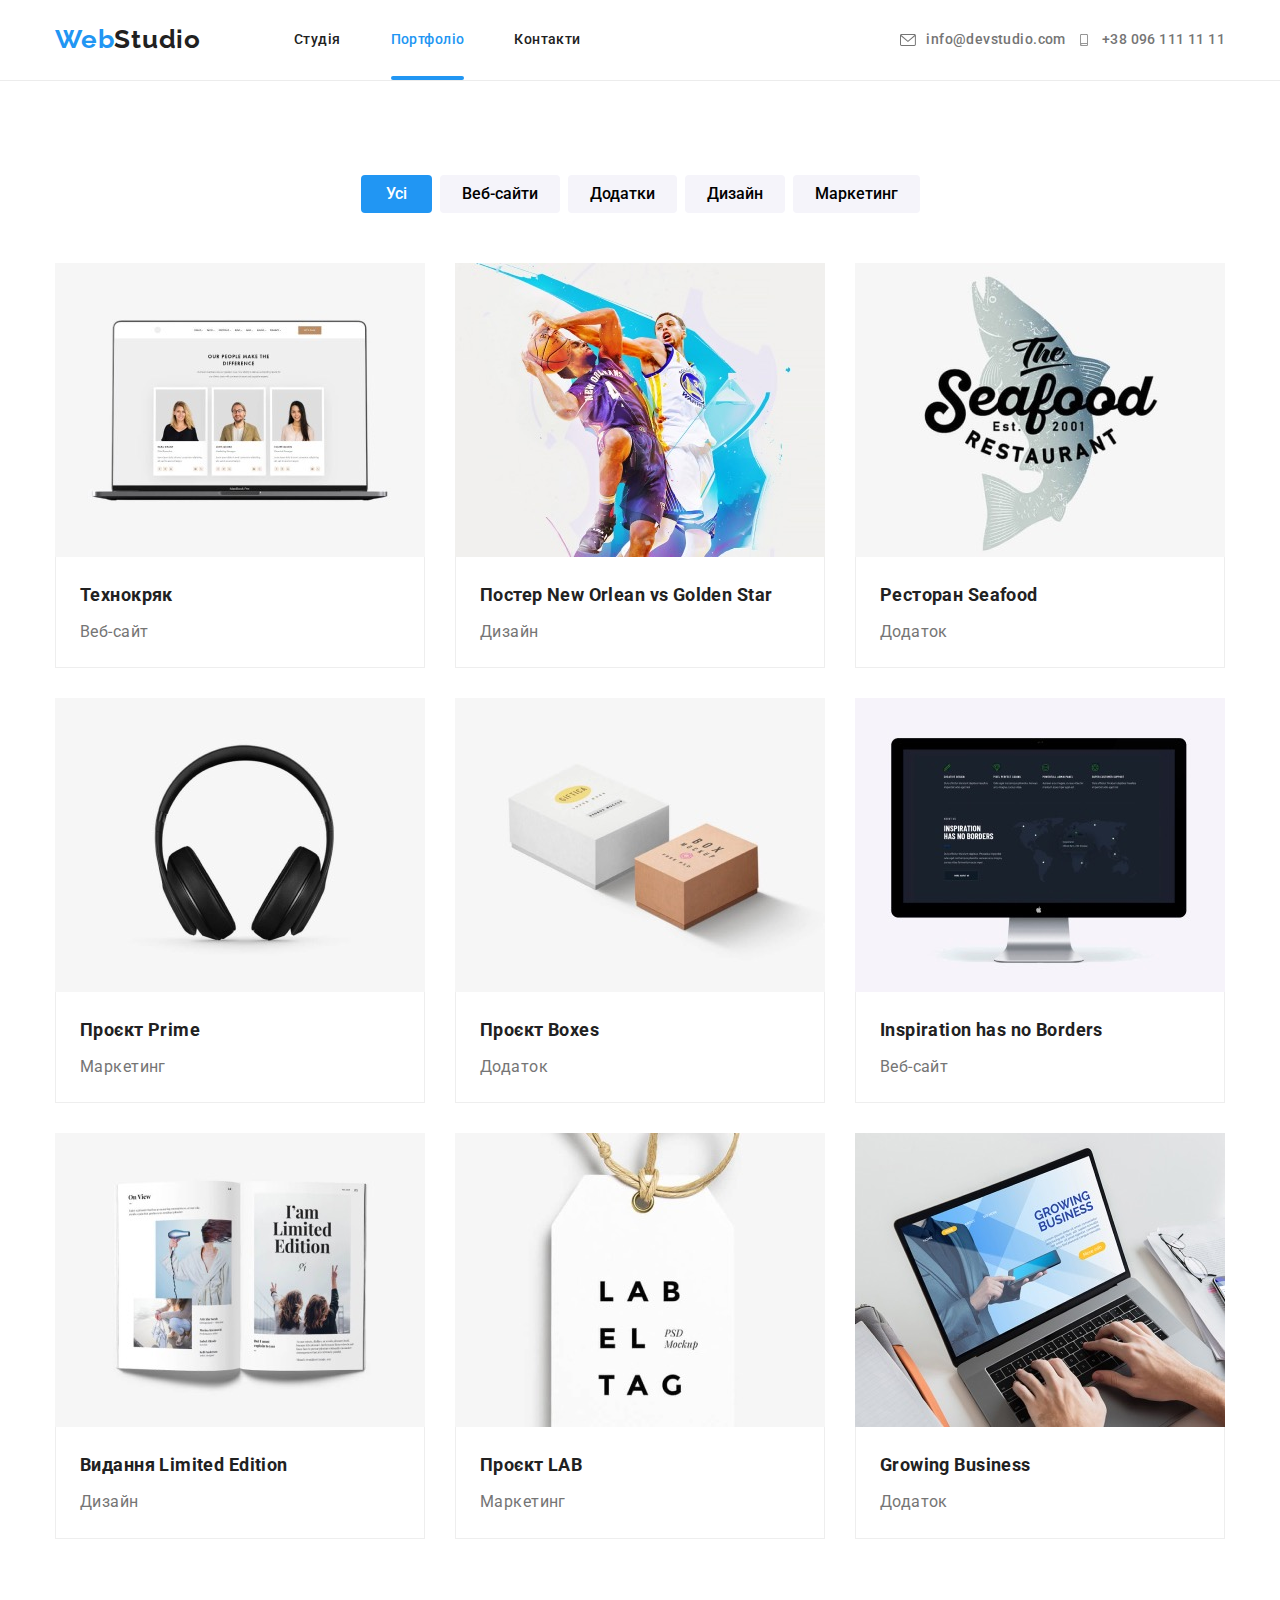
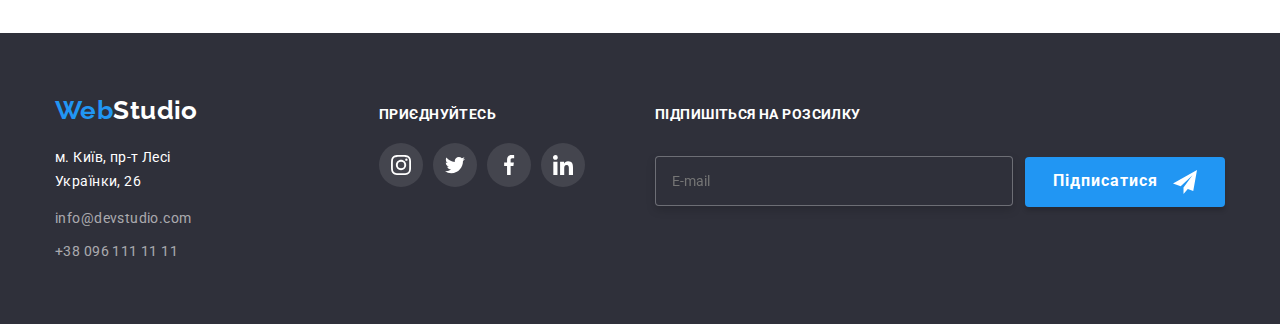
==== commit 080d037c: "hw8" ====
--- a/portfolio.html
+++ b/portfolio.html
@@ -364,9 +364,9 @@
           </ul>
         </div>
 
-        <div class="form">
+        <form class="form">
           <h3 class="sub-text">Підпишіться на розсилку</h3>
-          <label for="mail"></label>
+          <div class="form-decktop">
           <input class="subcribe-input" type="email" name="mail" id="mail" placeholder="E-mail"/>
           <button type="submit" class="btn-submit">Підписатися
             <svg class="btn-sub-icon" width="24" height="24">
@@ -374,6 +374,8 @@
           </svg> 
           </button>
         </div>
+        </form>
+        
       </div>
     </footer>
     <script src="./js/mobile-menu.js"></script>
--- a/css/main.min.css
+++ b/css/main.min.css
@@ -1 +1 @@
-:root{--primary-text-color: #757575;--secondary-text-color: #212121;--title-text-color: #ffffff;--accent-color: #2196f3;--secondary-button-color: #f5f4fa;--background-color-main: #2f303a;--main-font: Roboto, sans-serif;--secondary-font: Raleway, sans-serif}.visually-hidden{position:absolute;width:1px;height:1px;margin:-1px;border:0;padding:0;white-space:nowrap;clip-path:inset(100%);clip:rect(0 0 0 0);overflow:hidden}html{box-sizing:border-box}body{color:var(--primary-text-color);background-color:var(--title-text-color);font-family:Roboto,sans-serif;font-size:14px;letter-spacing:.03em}img{display:block;max-width:100%;height:auto}.image{display:block}.section{padding-top:94px;padding-bottom:94px}.link{text-decoration:none}.container{padding-left:15px;padding-right:15px}@media screen and (min-width: 480px){.container{width:480px;margin-left:auto;margin-right:auto}}@media screen and (min-width: 768px){.container{width:768px}}@media screen and (min-width: 1200px){.container{width:1200px}}.hero{background-color:var(--background-color-main);padding-top:200px;padding-bottom:200px;margin:0 auto}.hero.overlay{max-width:1600px;height:600px;outline:1px solid #000;margin-left:auto;margin-right:auto;background-image:linear-gradient(rgba(47, 48, 58, 0.4), rgba(47, 48, 58, 0.4)),url("../images/Img-backgr.jpg");background-size:cover;background-repeat:no-repeat;background-position:center}@media screen and (min-device-pixel-ratio: 2),screen and (min-resolution: 192dpi),screen and (min-resolution: 2dppx){.hero.overlay .hero.overlay{background-image:url("../images/Headerimg@2x.jpg")}}.button.primary{color:var(--title-text-color);background-color:var(--accent-color);font-weight:700;font-size:16px;line-height:1.9;margin:0 auto;display:block;cursor:pointer;vertical-align:middle;padding-top:10px;padding-bottom:10px;padding-left:32px;padding-right:32px;border:none;box-shadow:0px 4px 4px rgba(0,0,0,.15);border-radius:4px}.modal-close-btn{position:absolute;top:8px;right:8px;display:flex;justify-content:center;align-items:center;width:30px;height:30px;border-radius:50%;background:#fff;border:1px solid rgba(0,0,0,.1);padding:0;cursor:pointer}.modal-close-btn:hover svg.modal-close-icon,.modal-close-btn:focus svg.modal-close-icon{fill:#2196f3}.modal-close-icon{width:18px;height:18px;fill:#000;padding:0;vertical-align:middle;transition:fill 250ms cubic-bezier(0.4, 0, 0.2, 1)}.social-list-link{display:flex;align-items:center;justify-content:center;width:44px;height:44px;background-color:#fff;border-radius:50%;transition:background-color 250ms cubic-bezier(0.4, 0, 0.2, 1)}.social-list-link:hover,.social-list-link:focus{background-color:#2196f3}.social-list-icon{fill:#afb1b8}.social-list-item{display:block;margin-right:10px;max-width:480px}.social-list-item:last-child{margin:0}a svg.social-list-icon{transition:fill 250ms cubic-bezier(0.4, 0, 0.2, 1)}a:hover svg.social-list-icon,a:focus svg.social-list-icon{fill:#fff}.social-list{display:flex;justify-content:center;padding-left:0;margin:0}.hero__title{color:var(--title-text-color);font-size:44px;line-height:1.4;font-weight:900;max-width:696px;margin:0 auto;text-align:center;margin-bottom:30px}.backdrop{position:fixed;top:0;left:0;width:100vw;height:100vh;background-color:rgba(0,0,0,.2);transition:visibility 250ms cubic-bezier(0.4, 0, 0.2, 1),opacity 250ms cubic-bezier(0.4, 0, 0.2, 1)}.backdrop.is-hidden{opacity:0;pointer-events:none;visibility:hidden}.modal{position:absolute;width:528px;height:581px;left:50%;top:50%;transform:translate(-50%, -50%) scale(1);background:#fff;box-shadow:0px 1px 3px rgba(0,0,0,.12),0px 1px 1px rgba(0,0,0,.14),0px 2px 1px rgba(0,0,0,.2);border-radius:4px;padding:40px;transition:transform 250ms cubic-bezier(0.4, 0, 0.2, 1)}.backdrop.is-hidden .modal{transform:translate(-50%, -50%) scale(0.6)}.title-modal-form{margin:0;font-family:"Roboto";font-weight:700;font-size:20px;line-height:1.15;text-align:center;letter-spacing:.03em;color:#212121}.data{font-family:"Roboto";font-size:12px;line-height:1.16;letter-spacing:.01em;color:#757575;margin-bottom:4px}.comment{width:100%;height:120px;margin-top:4px;padding:12px 16px;resize:none;border:1px solid rgba(33,33,33,.2);border-radius:4px;font-family:"Roboto";font-size:12px;line-height:1.16;letter-spacing:.01em;color:rgba(117,117,117,.5);color:#000}.comment:focus{border-color:var(--accent-color);transition:border-color 250ms cubic-bezier(0.4, 0, 0.2, 1);outline:none}.header__container{display:flex;justify-content:space-between;align-items:center}.header{padding-top:0;padding-bottom:0;position:relative}@media screen and (max-width: 767px){.header{padding-top:16px;padding-bottom:16px}}.header{border-bottom:1px solid #ececec}.container .header__container{display:flex;align-items:center;height:80px}.header__logo{color:var(--secondary-text-color);font-weight:700;font-size:26px;line-height:1.2;font-family:"Raleway",sans-serif;text-decoration:none}.header__logo.link{font-weight:700;font-size:26px;line-height:1.2;letter-spacing:.03em;color:var(--secondary-text-color);text-decoration:none}.header__menu{display:flex;align-items:center}.header__link .link{display:flex}.list{list-style:none;padding-left:0;gap:30px;padding:0;margin-left:0;margin:0}.contacts.list .mail{margin-right:50px}.accent{color:var(--accent-color)}.contacts__icon{fill:#757575;padding:0;margin-right:10px;vertical-align:middle}a svg.contacts__icon{transition:fill 250ms cubic-bezier(0.4, 0, 0.2, 1)}a:hover svg.contacts__icon,a:focus svg.contacts__icon{fill:#2196f3}.contacts__info{display:flex;color:var(--primary-text-color);font-weight:500;font-size:14px;line-height:1.14;text-decoration:none;list-style:none;flex-wrap:wrap;padding-left:auto;padding-right:10px;padding:0;margin:0 0 0 auto;align-items:center;justify-content:center;transition:color 250ms cubic-bezier(0.4, 0, 0.2, 1)}.contacts__info:hover,.contacts__info:focus{color:var(--accent-color)}@media screen and (max-width: 767px){.contacts__info{display:none}}.contacts{display:flex;color:var(--primary-text-color);font-weight:500;font-size:14px;line-height:1.14;text-decoration:none;list-style:none;flex-wrap:wrap;padding-left:auto;gap:50px;margin:0 0 0 auto}@media screen and (max-width: 767px){.contacts{display:none}}@media screen and (min-width: 768px){.contacts{list-style:none;margin-left:auto;line-height:1.17;font-size:12px;gap:10px}}.contact-form-field{display:block;margin-bottom:10px}.contact-form-input{width:100%;height:40px;border:1px solid rgba(33,33,33,.2);border-radius:4px;padding-left:42px;transform:border-color 250ms cubic-bezier(0.4, 0, 0.2, 1)}.contact-form-input:focus{border-color:var(--accent-color);outline:none}.contact-form-input-wrapper{position:relative;display:block;margin-top:4px}.contact-form-icon{position:absolute;top:50%;left:0;fill:#212121;padding:0;margin-left:12px;transform:translateY(-50%);transition:fill 250ms cubic-bezier(0.4, 0, 0.2, 1)}.contact-form-input:focus+.contact-form-icon{fill:var(--accent-color)}.contact-form-submit-btn{width:200px;height:50px;left:700px;top:713px;padding:10px 52px;background:#188ce8;box-shadow:0px 4px 4px rgba(0,0,0,.15);border-radius:4px;border:none;cursor:pointer;font-family:"Roboto";font-weight:700;font-size:16px;line-height:1.8;display:block;margin:0 auto;align-items:center;text-align:center;letter-spacing:.06em;color:#fff;margin-top:30px}.contact-form-submit-btn:hover,.contact-form-submit-btn:focus{transition:box-shadow 250ms cubic-bezier(0.4, 0, 0.2, 1)}.contact-form-checkbox-label{display:flex;align-items:center;font-family:"Roboto";font-size:14px;line-height:1.7;letter-spacing:.03em;color:#757575;background-color:#fff}.contact-form-checkbox{margin-bottom:10px;border:2px solid #212121;color:var(--accent-color)}.contact-form-checkbox:checked{background-color:var(--accent-color)}.contact-form-checkbox:checked{background-color:#2196f3;outline-offset:2px}.contact-checkbox{margin-left:13px}.checkbox-link{color:#2196f3}.check-icon{display:flex;align-items:center;justify-content:center;fill:#fff;padding:0;vertical-align:middle;cursor:pointer;width:15px;height:16px}.black-border{display:flex;border:2px solid #000;border-radius:2px;width:16px;height:15px;margin-right:8.38px;align-items:center;justify-content:center}.contact-form-checkbox:checked+.contact-form-checkbox-label .black-border{background-color:var(--accent-color);border-color:#2196f3;outline-offset:2px}.contact-form-checkbox:focus+.contact-form-checkbox-label .black-border{border-radius:2px;border:2px solid #2196f3}.duty__list{list-style:none;display:flex;flex-wrap:wrap;padding-left:0;margin-right:30px;padding:0;margin-left:0;margin:0;gap:30px}.duty__item{width:270px}@media screen and (max-width: 767px){.duty__item{width:450px}}@media screen and (max-width: 1199px){.duty__item{width:354px}}.duty__link{display:flex;align-items:center;justify-content:center;width:270px;height:120px;margin-bottom:30px;background-color:#f5f4fa;border-radius:4px}@media screen and (max-width: 767px){.duty__link{width:450px}}.duty__title{color:var(--secondary-text-color);font-weight:700;font-size:14px;line-height:1.14;margin-bottom:10px;margin-top:0}@media screen and (max-width: 767px){.duty__title{text-align:center}}.duty__text{font-size:14px;line-height:1.7;margin:0}.header__link{color:var(--secondary-text-color);font-weight:500;font-size:14px;line-height:1.14;text-decoration:none;display:flex;align-items:center;margin-left:93px;transition:color 250ms cubic-bezier(0.4, 0, 0.2, 1)}.header__link:hover,.header__link:focus{color:var(--accent-color)}@media screen and (max-width: 767px){.header__link{display:none}}.header__link .item{margin-right:50px;padding-top:32px;padding-bottom:32px}.header__link .item:last-child{margin:0}.header__link .item:not(:last-child){margin-right:50px}.header__link.list{color:var(--secondary-text-color);font-weight:500;font-size:14px;line-height:1.14;text-decoration:none;gap:50px}.header__link .link{display:block;color:var(--accent-color);text-decoration:none;padding-top:32px;padding-bottom:32px;transition:color 250ms cubic-bezier(0.4, 0, 0.2, 1)}.header__link .link:hover,.header__link .link:focus{color:var(--primary-text-color)}.header__link .link.current{position:relative;color:var(--accent-color)}.header__link .link.current::after{content:"";position:absolute;width:100%;height:4px;background-color:var(--accent-color);bottom:0;left:0;border-radius:2px}.gallery{max-width:370px}@media screen and (min-width: 768px){.gallery{width:calc((100% - 30px)/2)}}@media screen and (min-width: 1200px){.gallery{width:calc((100% - 60px)/3)}}.gallerylist{list-style:none;padding:0;margin-left:0;margin:0;display:flex;flex-wrap:wrap;padding-left:0;gap:30px}.link-sdw{text-decoration:none;display:block;transition:box-shadow 250ms cubic-bezier(0.4, 0, 0.2, 1)}.link-sdw:hover{box-shadow:0px 1px 1px rgba(0,0,0,.12),0px 4px 4px rgba(0,0,0,.06),1px 4px 6px rgba(0,0,0,.16)}.portfolio-animation{position:relative;overflow:hidden;transition:transform 250ms cubic-bezier(0.4, 0, 0.2, 1)}.blue-text{position:absolute;margin:0;padding-top:63px;padding-bottom:63px;padding-left:24px;padding-right:24px;background-color:rgba(33,150,243,.9);width:370px;height:294px;font-family:"Roboto";font-style:normal;font-size:18px;line-height:1.6;letter-spacing:.03em;color:#fff;transition:transform 250ms ease}.portfolio-animation:hover .blue-text{transform:translateY(-100%)}.link-sdw:hover .blue-text,.link-sdw:focus .blue-text{transform:translateY(-100%)}.image-blue{display:block;position:relative}.info-name{padding-left:24px;padding-right:24px;padding-top:20px;padding-bottom:20px;border-bottom:1px solid #eee;border-left:1px solid #eee;border-right:1px solid #eee}.title-name{color:var(--secondary-text-color);font-weight:700;font-size:18px;line-height:2;text-decoration:none;margin-bottom:4px;margin-top:0}.discr{color:var(--primary-text-color);font-size:16px;line-height:1.9;text-decoration:none;margin-top:0;margin-bottom:0}.button-list{list-style:none;display:flex;flex-wrap:wrap;gap:8px;padding:0;justify-content:center;margin:0;margin-bottom:50px}.button.secondary{background-color:var(--secondary-button-color);font-weight:500;font-size:16px;line-height:1.6;cursor:pointer;padding-top:6px;padding-bottom:6px;padding-left:22px;padding-right:22px;border:none;border-radius:4px;transition:box-shadow 250ms cubic-bezier(0.4, 0, 0.2, 1),background-color 250ms cubic-bezier(0.4, 0, 0.2, 1),color 250ms cubic-bezier(0.4, 0, 0.2, 1)}.button.secondary:hover,.button.secondary:focus{box-shadow:0px 3px 1px rgba(0,0,0,.1),0px 1px 2px rgba(0,0,0,.08),0px 2px 2px rgba(0,0,0,.12);border-radius:4px;color:var(--title-text-color);background-color:var(--accent-color)}.button.secondary.blue{background-color:var(--accent-color);color:var(--title-text-color);padding-top:6px;padding-bottom:6px;padding-left:25px;padding-right:25px;transition:box-shadow 250ms cubic-bezier(0.4, 0, 0.2, 1)}.button.secondary.blue:hover,.button.secondary.blue:focus{box-shadow:0px 3px 1px rgba(0,0,0,.1),0px 1px 2px rgba(0,0,0,.08),0px 2px 2px rgba(0,0,0,.12);border-radius:4px}.section-work{padding-bottom:94px}@media screen and (max-width: 1199px){.section-work{display:none}}.section-title{color:var(--secondary-text-color);font-weight:700;font-size:36px;line-height:1.2;text-align:center;margin-bottom:50px;margin-top:0}@media screen and (max-width: 767px){.section-title{margin-bottom:30px;text-align:center}}@media screen and (min-width: 768px)and (max-width: 1199px){.section-title{font-size:28px;line-height:1.17;margin-bottom:30px}}.thumb{position:relative}.pic-text{position:absolute;padding-top:27px;padding-bottom:27px;margin:0;bottom:0;left:0;width:100%;height:70px;background-color:rgba(47,48,58,.8);font-family:"Roboto";font-weight:700;font-size:14px;line-height:1.14;text-align:center;letter-spacing:.03em;text-transform:uppercase;color:#fff}.block.secondary{background-color:var(--secondary-button-color)}.item-shadow{box-shadow:0px 1px 3px rgba(0,0,0,.12),0px 1px 1px rgba(0,0,0,.14),0px 2px 1px rgba(0,0,0,.2);border-radius:0px 0px 4px 4px}@media screen and (min-width: 768px)and (max-width: 1199px){.item-shadow{flex-basis:calc((100% - 30px)/2)}}@media screen and (min-width: 1200px){.item-shadow{max-width:270px}}.names{padding-top:30px;padding-bottom:30px;background-color:#fff}.person{text-align:center;font-weight:500;font-size:16px;line-height:1.2;margin-bottom:10px;margin-top:0}.prof{text-align:center;font-size:16px;line-height:1.2;margin-top:0;margin-bottom:16px}.client-link{display:flex;justify-content:center;align-items:center;width:100%;height:100%;color:#afb1b8;border:1px solid #afb1b8;border-radius:4px;background-color:#fff;margin:0;transition:border-color 250ms cubic-bezier(0.4, 0, 0.2, 1)}.client-link:hover{border:1px solid #2196f3;border-radius:4px}.client-list-item{height:92px;flex-basis:calc((100% - 30px)/2)}@media screen and (min-width: 768px){.client-list-item{flex-basis:calc((100% - 60px)/3)}}@media screen and (min-width: 1200px){.client-list-item{flex-basis:calc((100% - 150px)/6)}}a svg.client-icon{transition:fill 250ms cubic-bezier(0.4, 0, 0.2, 1)}.client-icon{fill:currentColor}.client-icon:hover svg{fill:#2196f3}a:hover svg.client-icon,a:focus svg.client-icon{fill:#2196f3}.client-list-icons{list-style:none;display:flex;flex-wrap:wrap;padding-left:0;margin:0;gap:30px}.container.clients{display:block}.footer__logo{font-family:Raleway;color:var(--title-text-color);font-weight:700;font-size:26px;line-height:1.2;text-decoration:none}.adres{margin-top:0;margin-bottom:0}.email{margin-bottom:9px}.contacts__footer{font-size:14px;line-height:1.7;letter-spacing:.03em;color:rgba(255,255,255,.6);list-style:none;padding-left:0;padding:0;margin-bottom:0;text-decoration:none}.infoicons{display:flex}@media screen and (max-width: 767px){.infoicons{display:block}}@media screen and (min-width: 768px){.infoicons{display:flex;justify-content:space-between;width:100%;padding-left:76px;padding-right:89px}}@media screen and (min-width: 1200px){.infoicons{align-items:baseline;padding-left:0}}.footer-list{list-style:none;padding-left:0;padding:0;margin-bottom:0}.footer-icons{text-align:center;display:block}@media screen and (max-width: 767px){.footer-icons{padding-top:70px}}@media screen and (min-width: 1200px){.footer-icons{margin-left:0;display:block;text-align:left}}.footer-social-list-link{display:flex;align-items:center;justify-content:center;width:44px;height:44px;background-color:rgba(255,255,255,.1);border-radius:50%;transition:background-color 250ms cubic-bezier(0.4, 0, 0.2, 1)}.footer-social-list-link:hover,.footer-social-list-link:focus{background-color:#2196f3}.footer-social-list-icon{fill:#fff}.form{margin-left:auto;text-align:center}@media screen and (min-width: 768px){.form{display:flex;flex-direction:column;align-items:center}}@media screen and (min-width: 1200px){.form{display:flex;margin-left:0;text-align:left}}.form input{margin:0;width:358px;height:50px;border:1px solid rgba(255,255,255,.3);filter:drop-shadow(0px 4px 4px rgba(0, 0, 0, 0.15));border-radius:4px;background:#2f303a;padding-left:16px}.subcribe-input{transform:border-color 250 ms cubic-bezier(0.4, 0, 0.2, 1);color:#fff}.subcribe-input:focus{border-color:var(--title-text-color);outline:none}.sub-text{font-family:"Roboto";font-weight:700;font-size:14px;line-height:1.14;letter-spacing:.03em;text-transform:uppercase;color:#fff}.btn-submit{width:200px;height:50px;left:1213px;top:1757px;font-family:"Roboto";font-weight:700;font-size:16px;line-height:1.9;align-items:center;text-align:center;letter-spacing:.06em;color:#fff;background:#2196f3;box-shadow:0px 4px 4px rgba(0,0,0,.15);border-radius:4px;border:none;margin-left:12px;padding:0;margin-top:20px}.btn-sub-icon{width:24px;height:24px;fill:#fff;margin-left:10px;padding:0;vertical-align:middle}footer .container{align-items:baseline}@media screen and (min-width: 768px){footer .container{gap:70px;align-items:baseline}}@media screen and (min-width: 1200px){footer .container{display:flex}}.footer-block{background-color:var(--background-color-main);padding-top:60px;padding-bottom:60px}.footer{color:var(--title-text-color);font-style:normal;font-size:14px;line-height:1.7;text-decoration:none;margin-top:20px}.footer-info{text-align:center}@media screen and (min-width: 768px){.footer-info{display:block;justify-content:space-between}}@media screen and (min-width: 1200px){.footer-info{text-align:left;margin-right:70px}}.footer-list{list-style:none}.footer-links-title{color:var(--title-text-color);font-weight:700;font-size:14px;line-height:1.14;margin-bottom:20px;margin-top:0;padding-right:0}.mobile-menu{padding:0;margin:0;list-style:none}@media screen and (min-width: 768px){.mobile-menu{display:none}}.mob-menu{margin-bottom:48px}.mobile-menu__list{font-family:Roboto;list-style:none;margin-bottom:32px}.mobile-menu__soclink{display:block;font-family:var(--main-font);font-weight:500;font-size:18px;line-height:1.2;text-decoration:none;list-style:none;color:#2196f3}.mobile-menu__socials{display:flex;gap:10px;flex-wrap:wrap;font-size:18px;list-style:none;padding-left:0}.mobile-menu__item:not(:last-child){display:flex;gap:10px}.mobile-menu__item:not(:last-child)::after{content:"";display:block;height:100%;width:1px;background-color:rgba(33,33,33,.2)}.mobile-menu__link{display:block;text-decoration:none;list-style:none;font-family:var(--main-font);font-size:40px;line-height:1.15;font-weight:500;line-height:1.2;color:#212121;margin-bottom:32px;transition:color 250ms cubic-bezier(0.4, 0, 0.2, 1)}.mobile-menu__link:hover,.mobile-menu__link:focus{color:#2196f3}.mobile-contacts{list-style:none;padding-left:0;margin-bottom:64px}.mob-contacts{margin-bottom:32px}.mobile-contacts__mail{font-family:var(--main-font);font-size:24px;line-height:1.17;color:#757575;text-decoration:none;margin-bottom:64px}.mobile-contacts__tel{font-family:var(--main-font);font-size:24px;line-height:1.17;color:#2196f3;text-decoration:none;margin-bottom:32px}.menu-toggle{min-width:40px;min-height:40px;display:flex;align-items:center;justify-content:center;background-color:rgba(0,0,0,0);border:none;border-radius:50%;padding:0;margin:0;line-height:0;cursor:pointer;outline:none;color:#000}@media screen and (min-width: 768px){.menu-toggle{display:none}}.menu-toggle__icon{fill:#212121;transition:fill 250ms cubic-bezier(0.4, 0, 0.2, 1)}.menu-toggle__icon:hover,.menu-toggle__icon:focus{fill:#2196f3}.menu-container .menu-toggle{position:absolute;top:16px;right:16px;color:#212121;transition:color 250ms cubic-bezier(0.4, 0, 0.2, 1)}.menu-container .menu-toggle:hover,.menu-container .menu-toggle:focus{color:#2196f3}.mobile-menu__close-btn{position:absolute;top:10px;right:15px;background:rgba(0,0,0,0);border:none;padding:0;line-height:0}@media screen and (min-width: 768px){.mobile-menu__close-btn{display:none}}.menu-container{display:flex;flex-direction:column;justify-content:space-between;position:fixed;top:0;left:0;width:100vw;height:100vh;padding:32px;background-color:#fff;z-index:999;transform:translateX(100%);transition:transform 250ms ease-in-out}.menu-container.is-open{transform:translateX(0)}/*# sourceMappingURL=main.min.css.map */+:root{--primary-text-color: #757575;--secondary-text-color: #212121;--title-text-color: #ffffff;--accent-color: #2196f3;--secondary-button-color: #f5f4fa;--background-color-main: #2f303a;--main-font: Roboto, sans-serif;--secondary-font: Raleway, sans-serif}.visually-hidden{position:absolute;width:1px;height:1px;margin:-1px;border:0;padding:0;white-space:nowrap;clip-path:inset(100%);clip:rect(0 0 0 0);overflow:hidden}html{box-sizing:border-box}body{color:var(--primary-text-color);background-color:var(--title-text-color);font-family:Roboto,sans-serif;font-size:14px;letter-spacing:.03em}img{display:block;max-width:100%;height:auto}.image{display:block}.section{padding-top:94px;padding-bottom:94px}.link{text-decoration:none}.container{padding-left:15px;padding-right:15px}@media screen and (min-width: 480px){.container{width:480px;margin-left:auto;margin-right:auto}}@media screen and (min-width: 768px){.container{width:768px}}@media screen and (min-width: 1200px){.container{width:1200px}}.hero{background-color:var(--background-color-main);padding-top:200px;padding-bottom:200px;margin:0 auto}.hero.overlay{max-width:1600px;height:600px;outline:1px solid #000;margin-left:auto;margin-right:auto;background-image:linear-gradient(rgba(47, 48, 58, 0.4), rgba(47, 48, 58, 0.4)),url("../images/Img-backgr.jpg");background-size:cover;background-repeat:no-repeat;background-position:center}@media screen and (min-device-pixel-ratio: 2),screen and (min-resolution: 192dpi),screen and (min-resolution: 2dppx){.hero.overlay .hero.overlay{background-image:linear-gradient(rgba(47, 48, 58, 0.4), rgba(47, 48, 58, 0.4)),url("../images/Img-backgr@2x.jpg")}}@media screen and (max-width: 767px){.hero.overlay{background-image:linear-gradient(rgba(47, 48, 58, 0.4), rgba(47, 48, 58, 0.4)),url("../images/Headerimg_mobile.jpg")}}@media screen and (min-resolution: 2dppx){.hero.overlay{background-image:linear-gradient(rgba(47, 48, 58, 0.4), rgba(47, 48, 58, 0.4)),url("../images/Headerimg_mobile@2x.jpg")}}@media screen and (min-width: 768px){.hero.overlay{background-image:linear-gradient(rgba(47, 48, 58, 0.4), rgba(47, 48, 58, 0.4)),url("../images/Headerimg_tablet.jpg")}}@media screen and (min-resolution: 2dppx){.hero.overlay{background-image:linear-gradient(rgba(47, 48, 58, 0.4), rgba(47, 48, 58, 0.4)),url("../images/Headerimg_tablet@2x.jpg")}}.button.primary{color:var(--title-text-color);background-color:var(--accent-color);font-weight:700;font-size:16px;line-height:1.9;margin:0 auto;display:block;cursor:pointer;vertical-align:middle;padding-top:10px;padding-bottom:10px;padding-left:32px;padding-right:32px;border:none;box-shadow:0px 4px 4px rgba(0,0,0,.15);border-radius:4px}.modal-close-btn{position:absolute;top:8px;right:8px;display:flex;justify-content:center;align-items:center;width:30px;height:30px;border-radius:50%;background:#fff;border:1px solid rgba(0,0,0,.1);padding:0;cursor:pointer}.modal-close-btn:hover svg.modal-close-icon,.modal-close-btn:focus svg.modal-close-icon{fill:#2196f3}.modal-close-icon{width:18px;height:18px;fill:#000;padding:0;vertical-align:middle;transition:fill 250ms cubic-bezier(0.4, 0, 0.2, 1)}.social-list-link{display:flex;align-items:center;justify-content:center;width:44px;height:44px;background-color:#fff;border-radius:50%;transition:background-color 250ms cubic-bezier(0.4, 0, 0.2, 1)}.social-list-link:hover,.social-list-link:focus{background-color:#2196f3}.social-list-icon{fill:#afb1b8}.social-list-item{display:block;margin-right:10px;max-width:480px}.social-list-item:last-child{margin:0}a svg.social-list-icon{transition:fill 250ms cubic-bezier(0.4, 0, 0.2, 1)}a:hover svg.social-list-icon,a:focus svg.social-list-icon{fill:#fff}.social-list{display:flex;justify-content:center;padding-left:0;margin:0}.hero__title{color:var(--title-text-color);font-size:44px;line-height:1.4;font-weight:900;max-width:696px;margin:0 auto;text-align:center;margin-bottom:30px}.backdrop{position:fixed;top:0;left:0;width:100vw;height:100vh;background-color:rgba(0,0,0,.2);transition:visibility 250ms cubic-bezier(0.4, 0, 0.2, 1),opacity 250ms cubic-bezier(0.4, 0, 0.2, 1)}.backdrop.is-hidden{opacity:0;pointer-events:none;visibility:hidden}.modal{position:absolute;width:528px;height:581px;left:50%;top:50%;transform:translate(-50%, -50%) scale(1);background:#fff;box-shadow:0px 1px 3px rgba(0,0,0,.12),0px 1px 1px rgba(0,0,0,.14),0px 2px 1px rgba(0,0,0,.2);border-radius:4px;padding:40px;transition:transform 250ms cubic-bezier(0.4, 0, 0.2, 1)}.backdrop.is-hidden .modal{transform:translate(-50%, -50%) scale(0.6)}.title-modal-form{margin:0;font-family:"Roboto";font-weight:700;font-size:20px;line-height:1.15;text-align:center;letter-spacing:.03em;color:#212121}.data{font-family:"Roboto";font-size:12px;line-height:1.16;letter-spacing:.01em;color:#757575;margin-bottom:4px}.comment{width:100%;height:120px;margin-top:4px;padding:12px 16px;resize:none;border:1px solid rgba(33,33,33,.2);border-radius:4px;font-family:"Roboto";font-size:12px;line-height:1.16;letter-spacing:.01em;color:rgba(117,117,117,.5);color:#000}.comment:focus{border-color:var(--accent-color);transition:border-color 250ms cubic-bezier(0.4, 0, 0.2, 1);outline:none}.header__container{display:flex;justify-content:space-between;align-items:center}.header{padding-top:0;padding-bottom:0;position:relative}@media screen and (max-width: 767px){.header{padding-top:16px;padding-bottom:16px}}.header{border-bottom:1px solid #ececec}.container .header__container{display:flex;align-items:center;height:80px}.header__logo{color:var(--secondary-text-color);font-weight:700;font-size:26px;line-height:1.2;font-family:"Raleway",sans-serif;text-decoration:none}.header__logo.link{font-weight:700;font-size:26px;line-height:1.2;letter-spacing:.03em;color:var(--secondary-text-color);text-decoration:none}.header__menu{display:flex;align-items:center}.header__link .link{display:flex}.list{list-style:none;padding-left:0;gap:30px;padding:0;margin-left:0;margin:0}.contacts.list .mail{margin-right:50px}.accent{color:var(--accent-color)}.contacts__icon{fill:#757575;padding:0;margin-right:10px;vertical-align:middle}a svg.contacts__icon{transition:fill 250ms cubic-bezier(0.4, 0, 0.2, 1)}a:hover svg.contacts__icon,a:focus svg.contacts__icon{fill:#2196f3}.contacts__info{display:flex;color:var(--primary-text-color);font-weight:500;font-size:14px;line-height:1.14;text-decoration:none;list-style:none;flex-wrap:wrap;padding-left:auto;padding-right:10px;padding:0;margin:0 0 0 auto;align-items:center;justify-content:center;transition:color 250ms cubic-bezier(0.4, 0, 0.2, 1)}.contacts__info:hover,.contacts__info:focus{color:var(--accent-color)}@media screen and (max-width: 767px){.contacts__info{display:none}}.contacts{display:flex;color:var(--primary-text-color);font-weight:500;font-size:14px;line-height:1.14;text-decoration:none;list-style:none;flex-wrap:wrap;padding-left:auto;gap:50px;margin:0 0 0 auto}@media screen and (max-width: 767px){.contacts{display:none}}@media screen and (min-width: 768px){.contacts{list-style:none;margin-left:auto;line-height:1.17;font-size:12px;gap:10px}}.contact-form-field{display:block;margin-bottom:10px}.contact-form-input{width:100%;height:40px;border:1px solid rgba(33,33,33,.2);border-radius:4px;padding-left:42px;transform:border-color 250ms cubic-bezier(0.4, 0, 0.2, 1)}.contact-form-input:focus{border-color:var(--accent-color);outline:none}.contact-form-input-wrapper{position:relative;display:block;margin-top:4px}.contact-form-icon{position:absolute;top:50%;left:0;fill:#212121;padding:0;margin-left:12px;transform:translateY(-50%);transition:fill 250ms cubic-bezier(0.4, 0, 0.2, 1)}.contact-form-input:focus+.contact-form-icon{fill:var(--accent-color)}.contact-form-submit-btn{width:200px;height:50px;left:700px;top:713px;padding:10px 52px;background:#188ce8;box-shadow:0px 4px 4px rgba(0,0,0,.15);border-radius:4px;border:none;cursor:pointer;font-family:"Roboto";font-weight:700;font-size:16px;line-height:1.8;display:block;margin:0 auto;align-items:center;text-align:center;letter-spacing:.06em;color:#fff;margin-top:30px}.contact-form-submit-btn:hover,.contact-form-submit-btn:focus{transition:box-shadow 250ms cubic-bezier(0.4, 0, 0.2, 1)}.contact-form-checkbox-label{display:flex;align-items:center;font-family:"Roboto";font-size:14px;line-height:1.7;letter-spacing:.03em;color:#757575;background-color:#fff}.contact-form-checkbox{margin-bottom:10px;border:2px solid #212121;color:var(--accent-color)}.contact-form-checkbox:checked{background-color:var(--accent-color)}.contact-form-checkbox:checked{background-color:#2196f3;outline-offset:2px}.contact-checkbox{margin-left:13px}.checkbox-link{color:#2196f3}.check-icon{display:flex;align-items:center;justify-content:center;fill:#fff;padding:0;vertical-align:middle;cursor:pointer;width:15px;height:16px}.black-border{display:flex;border:2px solid #000;border-radius:2px;width:16px;height:15px;margin-right:8.38px;align-items:center;justify-content:center}.contact-form-checkbox:checked+.contact-form-checkbox-label .black-border{background-color:var(--accent-color);border-color:#2196f3;outline-offset:2px}.contact-form-checkbox:focus+.contact-form-checkbox-label .black-border{border-radius:2px;border:2px solid #2196f3}.duty__list{list-style:none;display:flex;flex-wrap:wrap;padding-left:0;margin-right:30px;padding:0;margin-left:0;margin:0;gap:30px}.duty__item{width:270px}@media screen and (max-width: 767px){.duty__item{width:450px}}@media screen and (max-width: 1199px){.duty__item{width:354px}}.duty__link{display:flex;align-items:center;justify-content:center;width:100%;height:120px;margin-bottom:30px;background-color:#f5f4fa;border-radius:4px}@media screen and (max-width: 767px){.duty__link{width:450px}}.duty__title{color:var(--secondary-text-color);font-weight:700;font-size:14px;line-height:1.14;margin-bottom:10px;margin-top:0}@media screen and (max-width: 767px){.duty__title{text-align:center}}.duty__text{font-size:14px;line-height:1.7;margin:0}.header__link{color:var(--secondary-text-color);font-weight:500;font-size:14px;line-height:1.14;text-decoration:none;display:flex;align-items:center;margin-left:93px;transition:color 250ms cubic-bezier(0.4, 0, 0.2, 1)}.header__link:hover,.header__link:focus{color:var(--accent-color)}@media screen and (max-width: 767px){.header__link{display:none}}.header__link .item{margin-right:50px;padding-top:32px;padding-bottom:32px}.header__link .item:last-child{margin:0}.header__link .item:not(:last-child){margin-right:50px}.header__link.list{color:var(--secondary-text-color);font-weight:500;font-size:14px;line-height:1.14;text-decoration:none;gap:50px}.header__link .link{display:block;color:var(--accent-color);text-decoration:none;padding-top:32px;padding-bottom:32px;transition:color 250ms cubic-bezier(0.4, 0, 0.2, 1)}.header__link .link:hover,.header__link .link:focus{color:var(--primary-text-color)}.header__link .link.current{position:relative;color:var(--accent-color)}.header__link .link.current::after{content:"";position:absolute;width:100%;height:4px;background-color:var(--accent-color);bottom:0;left:0;border-radius:2px}.gallery{max-width:370px}@media screen and (min-width: 768px){.gallery{width:calc((100% - 30px)/2)}}@media screen and (min-width: 1200px){.gallery{width:calc((100% - 60px)/3)}}.gallerylist{list-style:none;padding:0;margin-left:0;margin:0;display:flex;flex-wrap:wrap;padding-left:0;gap:30px}.link-sdw{text-decoration:none;display:block;transition:box-shadow 250ms cubic-bezier(0.4, 0, 0.2, 1)}.link-sdw:hover{box-shadow:0px 1px 1px rgba(0,0,0,.12),0px 4px 4px rgba(0,0,0,.06),1px 4px 6px rgba(0,0,0,.16)}.portfolio-animation{position:relative;overflow:hidden;transition:transform 250ms cubic-bezier(0.4, 0, 0.2, 1)}.blue-text{position:absolute;margin:0;padding-top:63px;padding-bottom:63px;padding-left:24px;padding-right:24px;background-color:rgba(33,150,243,.9);width:370px;height:294px;font-family:"Roboto";font-style:normal;font-size:18px;line-height:1.6;letter-spacing:.03em;color:#fff;transition:transform 250ms ease}.portfolio-animation:hover .blue-text{transform:translateY(-100%)}.link-sdw:hover .blue-text,.link-sdw:focus .blue-text{transform:translateY(-100%)}.image-blue{display:block;position:relative}.info-name{padding-left:24px;padding-right:24px;padding-top:20px;padding-bottom:20px;border-bottom:1px solid #eee;border-left:1px solid #eee;border-right:1px solid #eee}.title-name{color:var(--secondary-text-color);font-weight:700;font-size:18px;line-height:2;text-decoration:none;margin-bottom:4px;margin-top:0}.discr{color:var(--primary-text-color);font-size:16px;line-height:1.9;text-decoration:none;margin-top:0;margin-bottom:0}.button-list{list-style:none;display:flex;flex-wrap:wrap;gap:8px;padding:0;justify-content:center;margin:0;margin-bottom:50px}.button.secondary{background-color:var(--secondary-button-color);font-weight:500;font-size:16px;line-height:1.6;cursor:pointer;padding-top:6px;padding-bottom:6px;padding-left:22px;padding-right:22px;border:none;border-radius:4px;transition:box-shadow 250ms cubic-bezier(0.4, 0, 0.2, 1),background-color 250ms cubic-bezier(0.4, 0, 0.2, 1),color 250ms cubic-bezier(0.4, 0, 0.2, 1)}.button.secondary:hover,.button.secondary:focus{box-shadow:0px 3px 1px rgba(0,0,0,.1),0px 1px 2px rgba(0,0,0,.08),0px 2px 2px rgba(0,0,0,.12);border-radius:4px;color:var(--title-text-color);background-color:var(--accent-color)}.button.secondary.blue{background-color:var(--accent-color);color:var(--title-text-color);padding-top:6px;padding-bottom:6px;padding-left:25px;padding-right:25px;transition:box-shadow 250ms cubic-bezier(0.4, 0, 0.2, 1)}.button.secondary.blue:hover,.button.secondary.blue:focus{box-shadow:0px 3px 1px rgba(0,0,0,.1),0px 1px 2px rgba(0,0,0,.08),0px 2px 2px rgba(0,0,0,.12);border-radius:4px}.section-work{padding-bottom:94px}@media screen and (max-width: 1199px){.section-work{display:none}}.section-title{color:var(--secondary-text-color);font-weight:700;font-size:36px;line-height:1.2;text-align:center;margin-bottom:50px;margin-top:0}@media screen and (max-width: 767px){.section-title{margin-bottom:30px;text-align:center}}@media screen and (min-width: 768px)and (max-width: 1199px){.section-title{font-size:28px;line-height:1.17;margin-bottom:30px}}.thumb{position:relative}.pic-text{position:absolute;padding-top:27px;padding-bottom:27px;margin:0;bottom:0;left:0;width:100%;height:70px;background-color:rgba(47,48,58,.8);font-family:"Roboto";font-weight:700;font-size:14px;line-height:1.14;text-align:center;letter-spacing:.03em;text-transform:uppercase;color:#fff}.block.secondary{background-color:var(--secondary-button-color)}.item-shadow{box-shadow:0px 1px 3px rgba(0,0,0,.12),0px 1px 1px rgba(0,0,0,.14),0px 2px 1px rgba(0,0,0,.2);border-radius:0px 0px 4px 4px}@media screen and (min-width: 768px)and (max-width: 1199px){.item-shadow{flex-basis:calc((100% - 30px)/2)}}@media screen and (min-width: 1200px){.item-shadow{max-width:270px}}.names{padding-top:30px;padding-bottom:30px;background-color:#fff}.person{text-align:center;font-weight:500;font-size:16px;line-height:1.2;margin-bottom:10px;margin-top:0}.prof{text-align:center;font-size:16px;line-height:1.2;margin-top:0;margin-bottom:16px}.client-link{display:flex;justify-content:center;align-items:center;width:100%;height:100%;color:#afb1b8;border:1px solid #afb1b8;border-radius:4px;background-color:#fff;margin:0;transition:border-color 250ms cubic-bezier(0.4, 0, 0.2, 1)}.client-link:hover{border:1px solid #2196f3;border-radius:4px}.client-list-item{height:92px;flex-basis:calc((100% - 30px)/2)}@media screen and (min-width: 768px){.client-list-item{flex-basis:calc((100% - 60px)/3)}}@media screen and (min-width: 1200px){.client-list-item{flex-basis:calc((100% - 150px)/6)}}a svg.client-icon{transition:fill 250ms cubic-bezier(0.4, 0, 0.2, 1)}.client-icon{fill:currentColor}.client-icon:hover svg{fill:#2196f3}a:hover svg.client-icon,a:focus svg.client-icon{fill:#2196f3}.client-list-icons{list-style:none;display:flex;flex-wrap:wrap;padding-left:0;margin:0;gap:30px}.container.clients{display:block}.footer__logo{font-family:Raleway;color:var(--title-text-color);font-weight:700;font-size:26px;line-height:1.2;text-decoration:none}.adres{margin-top:0;margin-bottom:0}.email{margin-bottom:9px}.contacts__footer{font-size:14px;line-height:1.7;letter-spacing:.03em;color:rgba(255,255,255,.6);list-style:none;padding-left:0;padding:0;margin-bottom:0;text-decoration:none}.infoicons{display:flex}@media screen and (max-width: 767px){.infoicons{display:block}}@media screen and (min-width: 768px){.infoicons{display:flex;justify-content:space-between;width:100%;padding-left:76px;padding-right:89px}}@media screen and (min-width: 1200px){.infoicons{align-items:baseline;padding-left:0}}.footer-list{list-style:none;padding-left:0;padding:0;margin-bottom:0}.footer-icons{text-align:center;display:block}@media screen and (max-width: 767px){.footer-icons{padding-top:70px}}@media screen and (min-width: 1200px){.footer-icons{margin-left:0;display:block;text-align:left}}.footer-social-list-link{display:flex;align-items:center;justify-content:center;width:44px;height:44px;background-color:rgba(255,255,255,.1);border-radius:50%;transition:background-color 250ms cubic-bezier(0.4, 0, 0.2, 1)}.footer-social-list-link:hover,.footer-social-list-link:focus{background-color:#2196f3}.footer-social-list-icon{fill:#fff}.form{margin-left:auto;text-align:center}@media screen and (min-width: 768px){.form{display:flex;flex-direction:column;align-items:center}}@media screen and (min-width: 1200px){.form{margin-left:0;text-align:left}}@media screen and (min-width: 768px){.form-decktop{display:flex;flex-direction:column;align-items:center}}@media screen and (min-width: 1200px){.form-decktop{flex-direction:row;align-items:baseline}}.form input{margin:0;width:358px;height:50px;border:1px solid rgba(255,255,255,.3);filter:drop-shadow(0px 4px 4px rgba(0, 0, 0, 0.15));border-radius:4px;background:#2f303a;padding-left:16px}.subcribe-input{transform:border-color 250 ms cubic-bezier(0.4, 0, 0.2, 1);color:#fff}.subcribe-input:focus{border-color:var(--title-text-color);outline:none}.sub-text{font-family:"Roboto";font-weight:700;font-size:14px;line-height:1.14;letter-spacing:.03em;text-transform:uppercase;color:#fff}@media screen and (min-width: 1200px){.sub-text{text-align:left;width:100%}}.btn-submit{width:200px;height:50px;left:1213px;top:1757px;font-family:"Roboto";font-weight:700;font-size:16px;line-height:1.9;align-items:center;text-align:center;letter-spacing:.06em;color:#fff;background:#2196f3;box-shadow:0px 4px 4px rgba(0,0,0,.15);border-radius:4px;border:none;margin-left:12px;padding:0;margin-top:20px}.btn-sub-icon{width:24px;height:24px;fill:#fff;margin-left:10px;padding:0;vertical-align:middle}footer .container{align-items:baseline}@media screen and (min-width: 768px){footer .container{gap:70px;align-items:baseline}}@media screen and (min-width: 1200px){footer .container{display:flex}}.footer-block{background-color:var(--background-color-main);padding-top:60px;padding-bottom:60px}.footer{color:var(--title-text-color);font-style:normal;font-size:14px;line-height:1.7;text-decoration:none;margin-top:20px}.footer-info{text-align:center}@media screen and (min-width: 768px){.footer-info{display:block;justify-content:space-between}}@media screen and (min-width: 1200px){.footer-info{text-align:left;margin-right:70px}}.footer-list{list-style:none}.footer-links-title{color:var(--title-text-color);font-weight:700;font-size:14px;line-height:1.14;margin-bottom:20px;margin-top:0;padding-right:0}.mobile-menu{padding:0;margin:0;list-style:none}@media screen and (min-width: 768px){.mobile-menu{display:none}}.mob-menu{margin-bottom:48px}.mobile-menu__list{font-family:Roboto;list-style:none;margin-bottom:32px}.mobile-menu__soclink{display:block;font-family:var(--main-font);font-weight:500;font-size:18px;line-height:1.2;text-decoration:none;list-style:none;color:#2196f3}.mobile-menu__socials{display:flex;gap:10px;flex-wrap:wrap;font-size:18px;list-style:none;padding-left:0}.mobile-menu__item:not(:last-child){display:flex;gap:10px}.mobile-menu__item:not(:last-child)::after{content:"";display:block;height:100%;width:1px;background-color:rgba(33,33,33,.2)}.mobile-menu__link{display:block;text-decoration:none;list-style:none;font-family:var(--main-font);font-size:40px;line-height:1.15;font-weight:500;line-height:1.2;color:#212121;margin-bottom:32px;transition:color 250ms cubic-bezier(0.4, 0, 0.2, 1)}.mobile-menu__link:hover,.mobile-menu__link:focus{color:#2196f3}.mobile-contacts{list-style:none;padding-left:0;margin-bottom:64px}.mob-contacts{margin-bottom:32px}.mobile-contacts__mail{font-family:var(--main-font);font-size:24px;line-height:1.17;color:#757575;text-decoration:none;margin-bottom:64px}.mobile-contacts__tel{font-family:var(--main-font);font-size:24px;line-height:1.17;color:#2196f3;text-decoration:none;margin-bottom:32px}.menu-toggle{min-width:40px;min-height:40px;display:flex;align-items:center;justify-content:center;background-color:rgba(0,0,0,0);border:none;border-radius:50%;padding:0;margin:0;line-height:0;cursor:pointer;outline:none;color:#000}@media screen and (min-width: 768px){.menu-toggle{display:none}}.menu-toggle__icon{fill:#212121;transition:fill 250ms cubic-bezier(0.4, 0, 0.2, 1)}.menu-toggle__icon:hover,.menu-toggle__icon:focus{fill:#2196f3}.menu-container .menu-toggle{position:absolute;top:16px;right:16px;color:#212121;transition:color 250ms cubic-bezier(0.4, 0, 0.2, 1)}.menu-container .menu-toggle:hover,.menu-container .menu-toggle:focus{color:#2196f3}.mobile-menu__close-btn{position:absolute;top:10px;right:15px;background:rgba(0,0,0,0);border:none;padding:0;line-height:0}@media screen and (min-width: 768px){.mobile-menu__close-btn{display:none}}.menu-container{display:flex;flex-direction:column;justify-content:space-between;position:fixed;top:0;left:0;width:100vw;height:100vh;padding:32px;background-color:#fff;z-index:999;transform:translateX(100%);transition:transform 250ms ease-in-out}.menu-container.is-open{transform:translateX(0)}/*# sourceMappingURL=main.min.css.map */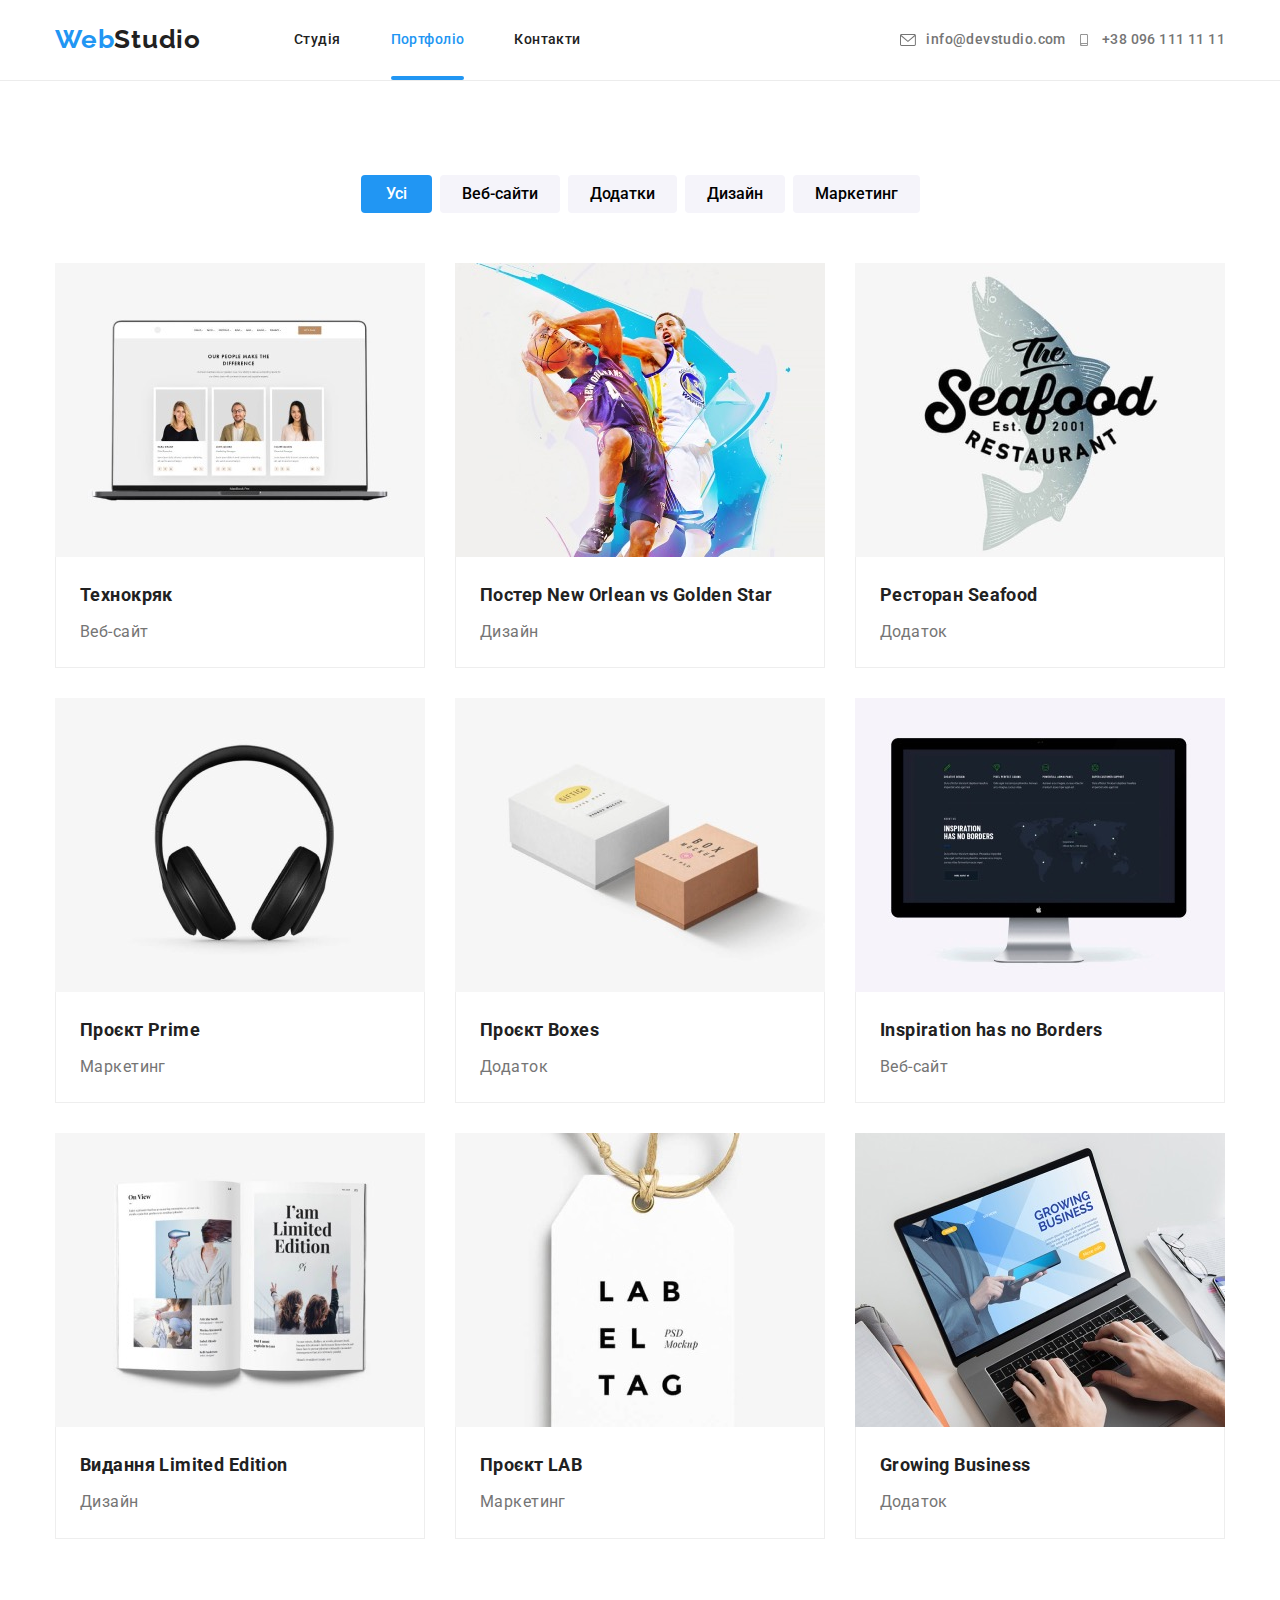
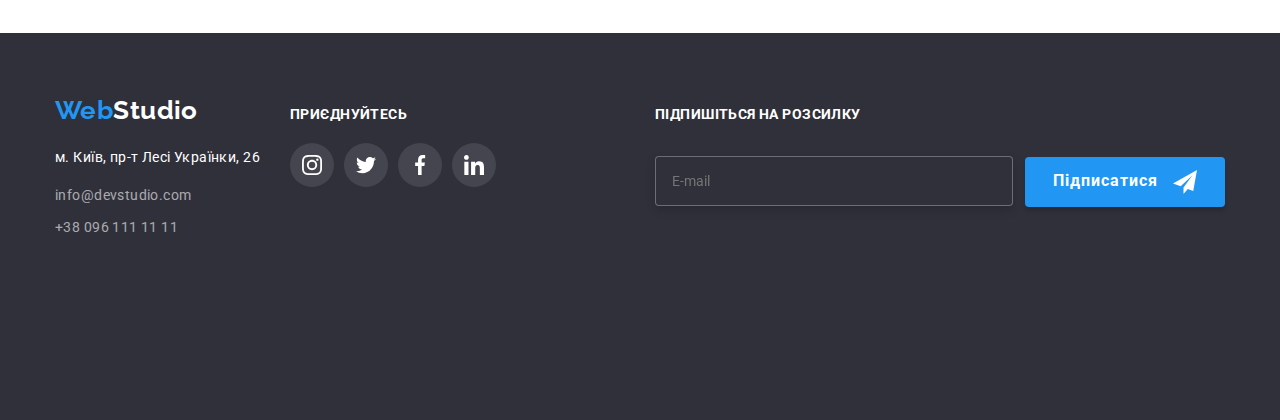
==== commit f542bce9: "hw8" ====
--- a/portfolio.html
+++ b/portfolio.html
@@ -313,6 +313,7 @@
 
     <footer class="footer-block">
       <div class="container">
+        <div class="infoicons">
         <div class="footer-info">
           <a href="./index.html" class="footer__logo">
             <span class="accent">Web</span>Studio</a
@@ -363,6 +364,7 @@
             </li>
           </ul>
         </div>
+      </div>
 
         <form class="form">
           <h3 class="sub-text">Підпишіться на розсилку</h3>
@@ -375,7 +377,7 @@
           </button>
         </div>
         </form>
-        
+
       </div>
     </footer>
     <script src="./js/mobile-menu.js"></script>
--- a/css/main.min.css
+++ b/css/main.min.css
@@ -1 +1 @@
-:root{--primary-text-color: #757575;--secondary-text-color: #212121;--title-text-color: #ffffff;--accent-color: #2196f3;--secondary-button-color: #f5f4fa;--background-color-main: #2f303a;--main-font: Roboto, sans-serif;--secondary-font: Raleway, sans-serif}.visually-hidden{position:absolute;width:1px;height:1px;margin:-1px;border:0;padding:0;white-space:nowrap;clip-path:inset(100%);clip:rect(0 0 0 0);overflow:hidden}html{box-sizing:border-box}body{color:var(--primary-text-color);background-color:var(--title-text-color);font-family:Roboto,sans-serif;font-size:14px;letter-spacing:.03em}img{display:block;max-width:100%;height:auto}.image{display:block}.section{padding-top:94px;padding-bottom:94px}.link{text-decoration:none}.container{padding-left:15px;padding-right:15px}@media screen and (min-width: 480px){.container{width:480px;margin-left:auto;margin-right:auto}}@media screen and (min-width: 768px){.container{width:768px}}@media screen and (min-width: 1200px){.container{width:1200px}}.hero{background-color:var(--background-color-main);padding-top:200px;padding-bottom:200px;margin:0 auto}.hero.overlay{max-width:1600px;height:600px;outline:1px solid #000;margin-left:auto;margin-right:auto;background-image:linear-gradient(rgba(47, 48, 58, 0.4), rgba(47, 48, 58, 0.4)),url("../images/Img-backgr.jpg");background-size:cover;background-repeat:no-repeat;background-position:center}@media screen and (min-device-pixel-ratio: 2),screen and (min-resolution: 192dpi),screen and (min-resolution: 2dppx){.hero.overlay .hero.overlay{background-image:linear-gradient(rgba(47, 48, 58, 0.4), rgba(47, 48, 58, 0.4)),url("../images/Img-backgr@2x.jpg")}}@media screen and (max-width: 767px){.hero.overlay{background-image:linear-gradient(rgba(47, 48, 58, 0.4), rgba(47, 48, 58, 0.4)),url("../images/Headerimg_mobile.jpg")}}@media screen and (min-resolution: 2dppx){.hero.overlay{background-image:linear-gradient(rgba(47, 48, 58, 0.4), rgba(47, 48, 58, 0.4)),url("../images/Headerimg_mobile@2x.jpg")}}@media screen and (min-width: 768px){.hero.overlay{background-image:linear-gradient(rgba(47, 48, 58, 0.4), rgba(47, 48, 58, 0.4)),url("../images/Headerimg_tablet.jpg")}}@media screen and (min-resolution: 2dppx){.hero.overlay{background-image:linear-gradient(rgba(47, 48, 58, 0.4), rgba(47, 48, 58, 0.4)),url("../images/Headerimg_tablet@2x.jpg")}}.button.primary{color:var(--title-text-color);background-color:var(--accent-color);font-weight:700;font-size:16px;line-height:1.9;margin:0 auto;display:block;cursor:pointer;vertical-align:middle;padding-top:10px;padding-bottom:10px;padding-left:32px;padding-right:32px;border:none;box-shadow:0px 4px 4px rgba(0,0,0,.15);border-radius:4px}.modal-close-btn{position:absolute;top:8px;right:8px;display:flex;justify-content:center;align-items:center;width:30px;height:30px;border-radius:50%;background:#fff;border:1px solid rgba(0,0,0,.1);padding:0;cursor:pointer}.modal-close-btn:hover svg.modal-close-icon,.modal-close-btn:focus svg.modal-close-icon{fill:#2196f3}.modal-close-icon{width:18px;height:18px;fill:#000;padding:0;vertical-align:middle;transition:fill 250ms cubic-bezier(0.4, 0, 0.2, 1)}.social-list-link{display:flex;align-items:center;justify-content:center;width:44px;height:44px;background-color:#fff;border-radius:50%;transition:background-color 250ms cubic-bezier(0.4, 0, 0.2, 1)}.social-list-link:hover,.social-list-link:focus{background-color:#2196f3}.social-list-icon{fill:#afb1b8}.social-list-item{display:block;margin-right:10px;max-width:480px}.social-list-item:last-child{margin:0}a svg.social-list-icon{transition:fill 250ms cubic-bezier(0.4, 0, 0.2, 1)}a:hover svg.social-list-icon,a:focus svg.social-list-icon{fill:#fff}.social-list{display:flex;justify-content:center;padding-left:0;margin:0}.hero__title{color:var(--title-text-color);font-size:44px;line-height:1.4;font-weight:900;max-width:696px;margin:0 auto;text-align:center;margin-bottom:30px}.backdrop{position:fixed;top:0;left:0;width:100vw;height:100vh;background-color:rgba(0,0,0,.2);transition:visibility 250ms cubic-bezier(0.4, 0, 0.2, 1),opacity 250ms cubic-bezier(0.4, 0, 0.2, 1)}.backdrop.is-hidden{opacity:0;pointer-events:none;visibility:hidden}.modal{position:absolute;width:528px;height:581px;left:50%;top:50%;transform:translate(-50%, -50%) scale(1);background:#fff;box-shadow:0px 1px 3px rgba(0,0,0,.12),0px 1px 1px rgba(0,0,0,.14),0px 2px 1px rgba(0,0,0,.2);border-radius:4px;padding:40px;transition:transform 250ms cubic-bezier(0.4, 0, 0.2, 1)}.backdrop.is-hidden .modal{transform:translate(-50%, -50%) scale(0.6)}.title-modal-form{margin:0;font-family:"Roboto";font-weight:700;font-size:20px;line-height:1.15;text-align:center;letter-spacing:.03em;color:#212121}.data{font-family:"Roboto";font-size:12px;line-height:1.16;letter-spacing:.01em;color:#757575;margin-bottom:4px}.comment{width:100%;height:120px;margin-top:4px;padding:12px 16px;resize:none;border:1px solid rgba(33,33,33,.2);border-radius:4px;font-family:"Roboto";font-size:12px;line-height:1.16;letter-spacing:.01em;color:rgba(117,117,117,.5);color:#000}.comment:focus{border-color:var(--accent-color);transition:border-color 250ms cubic-bezier(0.4, 0, 0.2, 1);outline:none}.header__container{display:flex;justify-content:space-between;align-items:center}.header{padding-top:0;padding-bottom:0;position:relative}@media screen and (max-width: 767px){.header{padding-top:16px;padding-bottom:16px}}.header{border-bottom:1px solid #ececec}.container .header__container{display:flex;align-items:center;height:80px}.header__logo{color:var(--secondary-text-color);font-weight:700;font-size:26px;line-height:1.2;font-family:"Raleway",sans-serif;text-decoration:none}.header__logo.link{font-weight:700;font-size:26px;line-height:1.2;letter-spacing:.03em;color:var(--secondary-text-color);text-decoration:none}.header__menu{display:flex;align-items:center}.header__link .link{display:flex}.list{list-style:none;padding-left:0;gap:30px;padding:0;margin-left:0;margin:0}.contacts.list .mail{margin-right:50px}.accent{color:var(--accent-color)}.contacts__icon{fill:#757575;padding:0;margin-right:10px;vertical-align:middle}a svg.contacts__icon{transition:fill 250ms cubic-bezier(0.4, 0, 0.2, 1)}a:hover svg.contacts__icon,a:focus svg.contacts__icon{fill:#2196f3}.contacts__info{display:flex;color:var(--primary-text-color);font-weight:500;font-size:14px;line-height:1.14;text-decoration:none;list-style:none;flex-wrap:wrap;padding-left:auto;padding-right:10px;padding:0;margin:0 0 0 auto;align-items:center;justify-content:center;transition:color 250ms cubic-bezier(0.4, 0, 0.2, 1)}.contacts__info:hover,.contacts__info:focus{color:var(--accent-color)}@media screen and (max-width: 767px){.contacts__info{display:none}}.contacts{display:flex;color:var(--primary-text-color);font-weight:500;font-size:14px;line-height:1.14;text-decoration:none;list-style:none;flex-wrap:wrap;padding-left:auto;gap:50px;margin:0 0 0 auto}@media screen and (max-width: 767px){.contacts{display:none}}@media screen and (min-width: 768px){.contacts{list-style:none;margin-left:auto;line-height:1.17;font-size:12px;gap:10px}}.contact-form-field{display:block;margin-bottom:10px}.contact-form-input{width:100%;height:40px;border:1px solid rgba(33,33,33,.2);border-radius:4px;padding-left:42px;transform:border-color 250ms cubic-bezier(0.4, 0, 0.2, 1)}.contact-form-input:focus{border-color:var(--accent-color);outline:none}.contact-form-input-wrapper{position:relative;display:block;margin-top:4px}.contact-form-icon{position:absolute;top:50%;left:0;fill:#212121;padding:0;margin-left:12px;transform:translateY(-50%);transition:fill 250ms cubic-bezier(0.4, 0, 0.2, 1)}.contact-form-input:focus+.contact-form-icon{fill:var(--accent-color)}.contact-form-submit-btn{width:200px;height:50px;left:700px;top:713px;padding:10px 52px;background:#188ce8;box-shadow:0px 4px 4px rgba(0,0,0,.15);border-radius:4px;border:none;cursor:pointer;font-family:"Roboto";font-weight:700;font-size:16px;line-height:1.8;display:block;margin:0 auto;align-items:center;text-align:center;letter-spacing:.06em;color:#fff;margin-top:30px}.contact-form-submit-btn:hover,.contact-form-submit-btn:focus{transition:box-shadow 250ms cubic-bezier(0.4, 0, 0.2, 1)}.contact-form-checkbox-label{display:flex;align-items:center;font-family:"Roboto";font-size:14px;line-height:1.7;letter-spacing:.03em;color:#757575;background-color:#fff}.contact-form-checkbox{margin-bottom:10px;border:2px solid #212121;color:var(--accent-color)}.contact-form-checkbox:checked{background-color:var(--accent-color)}.contact-form-checkbox:checked{background-color:#2196f3;outline-offset:2px}.contact-checkbox{margin-left:13px}.checkbox-link{color:#2196f3}.check-icon{display:flex;align-items:center;justify-content:center;fill:#fff;padding:0;vertical-align:middle;cursor:pointer;width:15px;height:16px}.black-border{display:flex;border:2px solid #000;border-radius:2px;width:16px;height:15px;margin-right:8.38px;align-items:center;justify-content:center}.contact-form-checkbox:checked+.contact-form-checkbox-label .black-border{background-color:var(--accent-color);border-color:#2196f3;outline-offset:2px}.contact-form-checkbox:focus+.contact-form-checkbox-label .black-border{border-radius:2px;border:2px solid #2196f3}.duty__list{list-style:none;display:flex;flex-wrap:wrap;padding-left:0;margin-right:30px;padding:0;margin-left:0;margin:0;gap:30px}.duty__item{width:270px}@media screen and (max-width: 767px){.duty__item{width:450px}}@media screen and (max-width: 1199px){.duty__item{width:354px}}.duty__link{display:flex;align-items:center;justify-content:center;width:100%;height:120px;margin-bottom:30px;background-color:#f5f4fa;border-radius:4px}@media screen and (max-width: 767px){.duty__link{width:450px}}.duty__title{color:var(--secondary-text-color);font-weight:700;font-size:14px;line-height:1.14;margin-bottom:10px;margin-top:0}@media screen and (max-width: 767px){.duty__title{text-align:center}}.duty__text{font-size:14px;line-height:1.7;margin:0}.header__link{color:var(--secondary-text-color);font-weight:500;font-size:14px;line-height:1.14;text-decoration:none;display:flex;align-items:center;margin-left:93px;transition:color 250ms cubic-bezier(0.4, 0, 0.2, 1)}.header__link:hover,.header__link:focus{color:var(--accent-color)}@media screen and (max-width: 767px){.header__link{display:none}}.header__link .item{margin-right:50px;padding-top:32px;padding-bottom:32px}.header__link .item:last-child{margin:0}.header__link .item:not(:last-child){margin-right:50px}.header__link.list{color:var(--secondary-text-color);font-weight:500;font-size:14px;line-height:1.14;text-decoration:none;gap:50px}.header__link .link{display:block;color:var(--accent-color);text-decoration:none;padding-top:32px;padding-bottom:32px;transition:color 250ms cubic-bezier(0.4, 0, 0.2, 1)}.header__link .link:hover,.header__link .link:focus{color:var(--primary-text-color)}.header__link .link.current{position:relative;color:var(--accent-color)}.header__link .link.current::after{content:"";position:absolute;width:100%;height:4px;background-color:var(--accent-color);bottom:0;left:0;border-radius:2px}.gallery{max-width:370px}@media screen and (min-width: 768px){.gallery{width:calc((100% - 30px)/2)}}@media screen and (min-width: 1200px){.gallery{width:calc((100% - 60px)/3)}}.gallerylist{list-style:none;padding:0;margin-left:0;margin:0;display:flex;flex-wrap:wrap;padding-left:0;gap:30px}.link-sdw{text-decoration:none;display:block;transition:box-shadow 250ms cubic-bezier(0.4, 0, 0.2, 1)}.link-sdw:hover{box-shadow:0px 1px 1px rgba(0,0,0,.12),0px 4px 4px rgba(0,0,0,.06),1px 4px 6px rgba(0,0,0,.16)}.portfolio-animation{position:relative;overflow:hidden;transition:transform 250ms cubic-bezier(0.4, 0, 0.2, 1)}.blue-text{position:absolute;margin:0;padding-top:63px;padding-bottom:63px;padding-left:24px;padding-right:24px;background-color:rgba(33,150,243,.9);width:370px;height:294px;font-family:"Roboto";font-style:normal;font-size:18px;line-height:1.6;letter-spacing:.03em;color:#fff;transition:transform 250ms ease}.portfolio-animation:hover .blue-text{transform:translateY(-100%)}.link-sdw:hover .blue-text,.link-sdw:focus .blue-text{transform:translateY(-100%)}.image-blue{display:block;position:relative}.info-name{padding-left:24px;padding-right:24px;padding-top:20px;padding-bottom:20px;border-bottom:1px solid #eee;border-left:1px solid #eee;border-right:1px solid #eee}.title-name{color:var(--secondary-text-color);font-weight:700;font-size:18px;line-height:2;text-decoration:none;margin-bottom:4px;margin-top:0}.discr{color:var(--primary-text-color);font-size:16px;line-height:1.9;text-decoration:none;margin-top:0;margin-bottom:0}.button-list{list-style:none;display:flex;flex-wrap:wrap;gap:8px;padding:0;justify-content:center;margin:0;margin-bottom:50px}.button.secondary{background-color:var(--secondary-button-color);font-weight:500;font-size:16px;line-height:1.6;cursor:pointer;padding-top:6px;padding-bottom:6px;padding-left:22px;padding-right:22px;border:none;border-radius:4px;transition:box-shadow 250ms cubic-bezier(0.4, 0, 0.2, 1),background-color 250ms cubic-bezier(0.4, 0, 0.2, 1),color 250ms cubic-bezier(0.4, 0, 0.2, 1)}.button.secondary:hover,.button.secondary:focus{box-shadow:0px 3px 1px rgba(0,0,0,.1),0px 1px 2px rgba(0,0,0,.08),0px 2px 2px rgba(0,0,0,.12);border-radius:4px;color:var(--title-text-color);background-color:var(--accent-color)}.button.secondary.blue{background-color:var(--accent-color);color:var(--title-text-color);padding-top:6px;padding-bottom:6px;padding-left:25px;padding-right:25px;transition:box-shadow 250ms cubic-bezier(0.4, 0, 0.2, 1)}.button.secondary.blue:hover,.button.secondary.blue:focus{box-shadow:0px 3px 1px rgba(0,0,0,.1),0px 1px 2px rgba(0,0,0,.08),0px 2px 2px rgba(0,0,0,.12);border-radius:4px}.section-work{padding-bottom:94px}@media screen and (max-width: 1199px){.section-work{display:none}}.section-title{color:var(--secondary-text-color);font-weight:700;font-size:36px;line-height:1.2;text-align:center;margin-bottom:50px;margin-top:0}@media screen and (max-width: 767px){.section-title{margin-bottom:30px;text-align:center}}@media screen and (min-width: 768px)and (max-width: 1199px){.section-title{font-size:28px;line-height:1.17;margin-bottom:30px}}.thumb{position:relative}.pic-text{position:absolute;padding-top:27px;padding-bottom:27px;margin:0;bottom:0;left:0;width:100%;height:70px;background-color:rgba(47,48,58,.8);font-family:"Roboto";font-weight:700;font-size:14px;line-height:1.14;text-align:center;letter-spacing:.03em;text-transform:uppercase;color:#fff}.block.secondary{background-color:var(--secondary-button-color)}.item-shadow{box-shadow:0px 1px 3px rgba(0,0,0,.12),0px 1px 1px rgba(0,0,0,.14),0px 2px 1px rgba(0,0,0,.2);border-radius:0px 0px 4px 4px}@media screen and (min-width: 768px)and (max-width: 1199px){.item-shadow{flex-basis:calc((100% - 30px)/2)}}@media screen and (min-width: 1200px){.item-shadow{max-width:270px}}.names{padding-top:30px;padding-bottom:30px;background-color:#fff}.person{text-align:center;font-weight:500;font-size:16px;line-height:1.2;margin-bottom:10px;margin-top:0}.prof{text-align:center;font-size:16px;line-height:1.2;margin-top:0;margin-bottom:16px}.client-link{display:flex;justify-content:center;align-items:center;width:100%;height:100%;color:#afb1b8;border:1px solid #afb1b8;border-radius:4px;background-color:#fff;margin:0;transition:border-color 250ms cubic-bezier(0.4, 0, 0.2, 1)}.client-link:hover{border:1px solid #2196f3;border-radius:4px}.client-list-item{height:92px;flex-basis:calc((100% - 30px)/2)}@media screen and (min-width: 768px){.client-list-item{flex-basis:calc((100% - 60px)/3)}}@media screen and (min-width: 1200px){.client-list-item{flex-basis:calc((100% - 150px)/6)}}a svg.client-icon{transition:fill 250ms cubic-bezier(0.4, 0, 0.2, 1)}.client-icon{fill:currentColor}.client-icon:hover svg{fill:#2196f3}a:hover svg.client-icon,a:focus svg.client-icon{fill:#2196f3}.client-list-icons{list-style:none;display:flex;flex-wrap:wrap;padding-left:0;margin:0;gap:30px}.container.clients{display:block}.footer__logo{font-family:Raleway;color:var(--title-text-color);font-weight:700;font-size:26px;line-height:1.2;text-decoration:none}.adres{margin-top:0;margin-bottom:0}.email{margin-bottom:9px}.contacts__footer{font-size:14px;line-height:1.7;letter-spacing:.03em;color:rgba(255,255,255,.6);list-style:none;padding-left:0;padding:0;margin-bottom:0;text-decoration:none}.infoicons{display:flex}@media screen and (max-width: 767px){.infoicons{display:block}}@media screen and (min-width: 768px){.infoicons{display:flex;justify-content:space-between;width:100%;padding-left:76px;padding-right:89px}}@media screen and (min-width: 1200px){.infoicons{align-items:baseline;padding-left:0}}.footer-list{list-style:none;padding-left:0;padding:0;margin-bottom:0}.footer-icons{text-align:center;display:block}@media screen and (max-width: 767px){.footer-icons{padding-top:70px}}@media screen and (min-width: 1200px){.footer-icons{margin-left:0;display:block;text-align:left}}.footer-social-list-link{display:flex;align-items:center;justify-content:center;width:44px;height:44px;background-color:rgba(255,255,255,.1);border-radius:50%;transition:background-color 250ms cubic-bezier(0.4, 0, 0.2, 1)}.footer-social-list-link:hover,.footer-social-list-link:focus{background-color:#2196f3}.footer-social-list-icon{fill:#fff}.form{margin-left:auto;text-align:center}@media screen and (min-width: 768px){.form{display:flex;flex-direction:column;align-items:center}}@media screen and (min-width: 1200px){.form{margin-left:0;text-align:left}}@media screen and (min-width: 768px){.form-decktop{display:flex;flex-direction:column;align-items:center}}@media screen and (min-width: 1200px){.form-decktop{flex-direction:row;align-items:baseline}}.form input{margin:0;width:358px;height:50px;border:1px solid rgba(255,255,255,.3);filter:drop-shadow(0px 4px 4px rgba(0, 0, 0, 0.15));border-radius:4px;background:#2f303a;padding-left:16px}.subcribe-input{transform:border-color 250 ms cubic-bezier(0.4, 0, 0.2, 1);color:#fff}.subcribe-input:focus{border-color:var(--title-text-color);outline:none}.sub-text{font-family:"Roboto";font-weight:700;font-size:14px;line-height:1.14;letter-spacing:.03em;text-transform:uppercase;color:#fff}@media screen and (min-width: 1200px){.sub-text{text-align:left;width:100%}}.btn-submit{width:200px;height:50px;left:1213px;top:1757px;font-family:"Roboto";font-weight:700;font-size:16px;line-height:1.9;align-items:center;text-align:center;letter-spacing:.06em;color:#fff;background:#2196f3;box-shadow:0px 4px 4px rgba(0,0,0,.15);border-radius:4px;border:none;margin-left:12px;padding:0;margin-top:20px}.btn-sub-icon{width:24px;height:24px;fill:#fff;margin-left:10px;padding:0;vertical-align:middle}footer .container{align-items:baseline}@media screen and (min-width: 768px){footer .container{gap:70px;align-items:baseline}}@media screen and (min-width: 1200px){footer .container{display:flex}}.footer-block{background-color:var(--background-color-main);padding-top:60px;padding-bottom:60px}.footer{color:var(--title-text-color);font-style:normal;font-size:14px;line-height:1.7;text-decoration:none;margin-top:20px}.footer-info{text-align:center}@media screen and (min-width: 768px){.footer-info{display:block;justify-content:space-between}}@media screen and (min-width: 1200px){.footer-info{text-align:left;margin-right:70px}}.footer-list{list-style:none}.footer-links-title{color:var(--title-text-color);font-weight:700;font-size:14px;line-height:1.14;margin-bottom:20px;margin-top:0;padding-right:0}.mobile-menu{padding:0;margin:0;list-style:none}@media screen and (min-width: 768px){.mobile-menu{display:none}}.mob-menu{margin-bottom:48px}.mobile-menu__list{font-family:Roboto;list-style:none;margin-bottom:32px}.mobile-menu__soclink{display:block;font-family:var(--main-font);font-weight:500;font-size:18px;line-height:1.2;text-decoration:none;list-style:none;color:#2196f3}.mobile-menu__socials{display:flex;gap:10px;flex-wrap:wrap;font-size:18px;list-style:none;padding-left:0}.mobile-menu__item:not(:last-child){display:flex;gap:10px}.mobile-menu__item:not(:last-child)::after{content:"";display:block;height:100%;width:1px;background-color:rgba(33,33,33,.2)}.mobile-menu__link{display:block;text-decoration:none;list-style:none;font-family:var(--main-font);font-size:40px;line-height:1.15;font-weight:500;line-height:1.2;color:#212121;margin-bottom:32px;transition:color 250ms cubic-bezier(0.4, 0, 0.2, 1)}.mobile-menu__link:hover,.mobile-menu__link:focus{color:#2196f3}.mobile-contacts{list-style:none;padding-left:0;margin-bottom:64px}.mob-contacts{margin-bottom:32px}.mobile-contacts__mail{font-family:var(--main-font);font-size:24px;line-height:1.17;color:#757575;text-decoration:none;margin-bottom:64px}.mobile-contacts__tel{font-family:var(--main-font);font-size:24px;line-height:1.17;color:#2196f3;text-decoration:none;margin-bottom:32px}.menu-toggle{min-width:40px;min-height:40px;display:flex;align-items:center;justify-content:center;background-color:rgba(0,0,0,0);border:none;border-radius:50%;padding:0;margin:0;line-height:0;cursor:pointer;outline:none;color:#000}@media screen and (min-width: 768px){.menu-toggle{display:none}}.menu-toggle__icon{fill:#212121;transition:fill 250ms cubic-bezier(0.4, 0, 0.2, 1)}.menu-toggle__icon:hover,.menu-toggle__icon:focus{fill:#2196f3}.menu-container .menu-toggle{position:absolute;top:16px;right:16px;color:#212121;transition:color 250ms cubic-bezier(0.4, 0, 0.2, 1)}.menu-container .menu-toggle:hover,.menu-container .menu-toggle:focus{color:#2196f3}.mobile-menu__close-btn{position:absolute;top:10px;right:15px;background:rgba(0,0,0,0);border:none;padding:0;line-height:0}@media screen and (min-width: 768px){.mobile-menu__close-btn{display:none}}.menu-container{display:flex;flex-direction:column;justify-content:space-between;position:fixed;top:0;left:0;width:100vw;height:100vh;padding:32px;background-color:#fff;z-index:999;transform:translateX(100%);transition:transform 250ms ease-in-out}.menu-container.is-open{transform:translateX(0)}/*# sourceMappingURL=main.min.css.map */+:root{--primary-text-color: #757575;--secondary-text-color: #212121;--title-text-color: #ffffff;--accent-color: #2196f3;--secondary-button-color: #f5f4fa;--background-color-main: #2f303a;--main-font: Roboto, sans-serif;--secondary-font: Raleway, sans-serif}.visually-hidden{position:absolute;width:1px;height:1px;margin:-1px;border:0;padding:0;white-space:nowrap;clip-path:inset(100%);clip:rect(0 0 0 0);overflow:hidden}html{box-sizing:border-box}body{color:var(--primary-text-color);background-color:var(--title-text-color);font-family:Roboto,sans-serif;font-size:14px;letter-spacing:.03em}img{display:block;max-width:100%;height:auto}.image{display:block}.section{padding-top:94px;padding-bottom:94px}.link{text-decoration:none}.container{padding-left:15px;padding-right:15px}@media screen and (min-width: 480px){.container{width:480px;margin-left:auto;margin-right:auto}}@media screen and (min-width: 768px){.container{width:768px}}@media screen and (min-width: 1200px){.container{width:1200px}}.hero{background-color:var(--background-color-main);padding-top:200px;padding-bottom:200px;margin:0 auto}.hero.overlay{max-width:1600px;height:600px;outline:1px solid #000;margin-left:auto;margin-right:auto;background-image:linear-gradient(rgba(47, 48, 58, 0.4), rgba(47, 48, 58, 0.4)),url("../images/Img-backgr.jpg");background-size:cover;background-repeat:no-repeat;background-position:center}@media screen and (min-device-pixel-ratio: 2),screen and (min-resolution: 192dpi),screen and (min-resolution: 2dppx){.hero.overlay .hero.overlay{background-image:linear-gradient(rgba(47, 48, 58, 0.4), rgba(47, 48, 58, 0.4)),url("../images/Img-backgr@2x.jpg")}}@media screen and (max-width: 767px){.hero.overlay{background-image:linear-gradient(rgba(47, 48, 58, 0.4), rgba(47, 48, 58, 0.4)),url("../images/Headerimg_mobile.jpg")}}@media screen and (min-resolution: 2dppx){.hero.overlay{background-image:linear-gradient(rgba(47, 48, 58, 0.4), rgba(47, 48, 58, 0.4)),url("../images/Headerimg_mobile@2x.jpg")}}@media screen and (min-width: 768px){.hero.overlay{background-image:linear-gradient(rgba(47, 48, 58, 0.4), rgba(47, 48, 58, 0.4)),url("../images/Headerimg_tablet.jpg")}}@media screen and (min-resolution: 2dppx){.hero.overlay{background-image:linear-gradient(rgba(47, 48, 58, 0.4), rgba(47, 48, 58, 0.4)),url("../images/Headerimg_tablet@2x.jpg")}}.button.primary{color:var(--title-text-color);background-color:var(--accent-color);font-weight:700;font-size:16px;line-height:1.9;margin:0 auto;display:block;cursor:pointer;vertical-align:middle;padding-top:10px;padding-bottom:10px;padding-left:32px;padding-right:32px;border:none;box-shadow:0px 4px 4px rgba(0,0,0,.15);border-radius:4px}.modal-close-btn{position:absolute;top:8px;right:8px;display:flex;justify-content:center;align-items:center;width:30px;height:30px;border-radius:50%;background:#fff;border:1px solid rgba(0,0,0,.1);padding:0;cursor:pointer}.modal-close-btn:hover svg.modal-close-icon,.modal-close-btn:focus svg.modal-close-icon{fill:#2196f3}.modal-close-icon{width:18px;height:18px;fill:#000;padding:0;vertical-align:middle;transition:fill 250ms cubic-bezier(0.4, 0, 0.2, 1)}.social-list-link{display:flex;align-items:center;justify-content:center;width:44px;height:44px;background-color:#fff;border-radius:50%;transition:background-color 250ms cubic-bezier(0.4, 0, 0.2, 1)}.social-list-link:hover,.social-list-link:focus{background-color:#2196f3}.social-list-icon{fill:#afb1b8}.social-list-item{display:block;margin-right:10px;max-width:480px}.social-list-item:last-child{margin:0}a svg.social-list-icon{transition:fill 250ms cubic-bezier(0.4, 0, 0.2, 1)}a:hover svg.social-list-icon,a:focus svg.social-list-icon{fill:#fff}.social-list{display:flex;justify-content:center;padding-left:0;margin:0}.hero__title{color:var(--title-text-color);font-size:44px;line-height:1.4;font-weight:900;max-width:696px;margin:0 auto;text-align:center;margin-bottom:30px}.backdrop{position:fixed;top:0;left:0;width:100vw;height:100vh;background-color:rgba(0,0,0,.2);transition:visibility 250ms cubic-bezier(0.4, 0, 0.2, 1),opacity 250ms cubic-bezier(0.4, 0, 0.2, 1)}.backdrop.is-hidden{opacity:0;pointer-events:none;visibility:hidden}.modal{position:absolute;width:528px;height:581px;left:50%;top:50%;transform:translate(-50%, -50%) scale(1);background:#fff;box-shadow:0px 1px 3px rgba(0,0,0,.12),0px 1px 1px rgba(0,0,0,.14),0px 2px 1px rgba(0,0,0,.2);border-radius:4px;padding:40px;transition:transform 250ms cubic-bezier(0.4, 0, 0.2, 1)}.backdrop.is-hidden .modal{transform:translate(-50%, -50%) scale(0.6)}.title-modal-form{margin:0;font-family:"Roboto";font-weight:700;font-size:20px;line-height:1.15;text-align:center;letter-spacing:.03em;color:#212121}.data{font-family:"Roboto";font-size:12px;line-height:1.16;letter-spacing:.01em;color:#757575;margin-bottom:4px}.comment{width:100%;height:120px;margin-top:4px;padding:12px 16px;resize:none;border:1px solid rgba(33,33,33,.2);border-radius:4px;font-family:"Roboto";font-size:12px;line-height:1.16;letter-spacing:.01em;color:rgba(117,117,117,.5);color:#000}.comment:focus{border-color:var(--accent-color);transition:border-color 250ms cubic-bezier(0.4, 0, 0.2, 1);outline:none}.header__container{display:flex;justify-content:space-between;align-items:center}.header{padding-top:0;padding-bottom:0;position:relative}@media screen and (max-width: 767px){.header{padding-top:16px;padding-bottom:16px}}.header{border-bottom:1px solid #ececec}.container .header__container{display:flex;align-items:center;height:80px}.header__logo{color:var(--secondary-text-color);font-weight:700;font-size:26px;line-height:1.2;font-family:"Raleway",sans-serif;text-decoration:none}.header__logo.link{font-weight:700;font-size:26px;line-height:1.2;letter-spacing:.03em;color:var(--secondary-text-color);text-decoration:none}.header__menu{display:flex;align-items:center}.header__link .link{display:flex}.list{list-style:none;padding-left:0;gap:30px;padding:0;margin-left:0;margin:0}.contacts.list .mail{margin-right:50px}.accent{color:var(--accent-color)}.contacts__icon{fill:#757575;padding:0;margin-right:10px;vertical-align:middle}a svg.contacts__icon{transition:fill 250ms cubic-bezier(0.4, 0, 0.2, 1)}a:hover svg.contacts__icon,a:focus svg.contacts__icon{fill:#2196f3}.contacts__info{display:flex;color:var(--primary-text-color);font-weight:500;font-size:14px;line-height:1.14;text-decoration:none;list-style:none;flex-wrap:wrap;padding-left:auto;padding-right:10px;padding:0;margin:0 0 0 auto;align-items:center;justify-content:center;transition:color 250ms cubic-bezier(0.4, 0, 0.2, 1)}.contacts__info:hover,.contacts__info:focus{color:var(--accent-color)}@media screen and (max-width: 767px){.contacts__info{display:none}}.contacts{display:flex;color:var(--primary-text-color);font-weight:500;font-size:14px;line-height:1.14;text-decoration:none;list-style:none;flex-wrap:wrap;padding-left:auto;gap:50px;margin:0 0 0 auto}@media screen and (max-width: 767px){.contacts{display:none}}@media screen and (min-width: 768px){.contacts{list-style:none;margin-left:auto;line-height:1.17;font-size:12px;gap:10px}}.contact-form-field{display:block;margin-bottom:10px}.contact-form-input{width:100%;height:40px;border:1px solid rgba(33,33,33,.2);border-radius:4px;padding-left:42px;transform:border-color 250ms cubic-bezier(0.4, 0, 0.2, 1)}.contact-form-input:focus{border-color:var(--accent-color);outline:none}.contact-form-input-wrapper{position:relative;display:block;margin-top:4px}.contact-form-icon{position:absolute;top:50%;left:0;fill:#212121;padding:0;margin-left:12px;transform:translateY(-50%);transition:fill 250ms cubic-bezier(0.4, 0, 0.2, 1)}.contact-form-input:focus+.contact-form-icon{fill:var(--accent-color)}.contact-form-submit-btn{width:200px;height:50px;left:700px;top:713px;padding:10px 52px;background:#188ce8;box-shadow:0px 4px 4px rgba(0,0,0,.15);border-radius:4px;border:none;cursor:pointer;font-family:"Roboto";font-weight:700;font-size:16px;line-height:1.8;display:block;margin:0 auto;align-items:center;text-align:center;letter-spacing:.06em;color:#fff;margin-top:30px}.contact-form-submit-btn:hover,.contact-form-submit-btn:focus{transition:box-shadow 250ms cubic-bezier(0.4, 0, 0.2, 1)}.contact-form-checkbox-label{display:flex;align-items:center;font-family:"Roboto";font-size:14px;line-height:1.7;letter-spacing:.03em;color:#757575;background-color:#fff}.contact-form-checkbox{margin-bottom:10px;border:2px solid #212121;color:var(--accent-color)}.contact-form-checkbox:checked{background-color:var(--accent-color)}.contact-form-checkbox:checked{background-color:#2196f3;outline-offset:2px}.contact-checkbox{margin-left:13px}.checkbox-link{color:#2196f3}.check-icon{display:flex;align-items:center;justify-content:center;fill:#fff;padding:0;vertical-align:middle;cursor:pointer;width:15px;height:16px}.black-border{display:flex;border:2px solid #000;border-radius:2px;width:16px;height:15px;margin-right:8.38px;align-items:center;justify-content:center}.contact-form-checkbox:checked+.contact-form-checkbox-label .black-border{background-color:var(--accent-color);border-color:#2196f3;outline-offset:2px}.contact-form-checkbox:focus+.contact-form-checkbox-label .black-border{border-radius:2px;border:2px solid #2196f3}.duty__list{list-style:none;display:flex;flex-wrap:wrap;padding-left:0;margin-right:30px;padding:0;margin-left:0;margin:0;gap:30px}.duty__item{width:270px}@media screen and (max-width: 767px){.duty__item{width:450px}}@media screen and (max-width: 1199px){.duty__item{width:354px}}.duty__link{display:flex;align-items:center;justify-content:center;width:100%;height:120px;margin-bottom:30px;background-color:#f5f4fa;border-radius:4px}@media screen and (max-width: 767px){.duty__link{width:450px}}.duty__title{color:var(--secondary-text-color);font-weight:700;font-size:14px;line-height:1.14;margin-bottom:10px;margin-top:0}@media screen and (max-width: 767px){.duty__title{text-align:center}}.duty__text{font-size:14px;line-height:1.7;margin:0}.header__link{color:var(--secondary-text-color);font-weight:500;font-size:14px;line-height:1.14;text-decoration:none;display:flex;align-items:center;margin-left:93px;transition:color 250ms cubic-bezier(0.4, 0, 0.2, 1)}.header__link:hover,.header__link:focus{color:var(--accent-color)}@media screen and (max-width: 767px){.header__link{display:none}}.header__link .item{margin-right:50px;padding-top:32px;padding-bottom:32px}.header__link .item:last-child{margin:0}.header__link .item:not(:last-child){margin-right:50px}.header__link.list{color:var(--secondary-text-color);font-weight:500;font-size:14px;line-height:1.14;text-decoration:none;gap:50px}.header__link .link{display:block;color:var(--accent-color);text-decoration:none;padding-top:32px;padding-bottom:32px;transition:color 250ms cubic-bezier(0.4, 0, 0.2, 1)}.header__link .link:hover,.header__link .link:focus{color:var(--primary-text-color)}.header__link .link.current{position:relative;color:var(--accent-color)}.header__link .link.current::after{content:"";position:absolute;width:100%;height:4px;background-color:var(--accent-color);bottom:0;left:0;border-radius:2px}.gallery{max-width:370px}@media screen and (min-width: 768px){.gallery{width:calc((100% - 30px)/2)}}@media screen and (min-width: 1200px){.gallery{width:calc((100% - 60px)/3)}}.gallerylist{list-style:none;padding:0;margin-left:0;margin:0;display:flex;flex-wrap:wrap;padding-left:0;gap:30px}.link-sdw{text-decoration:none;display:block;transition:box-shadow 250ms cubic-bezier(0.4, 0, 0.2, 1)}.link-sdw:hover{box-shadow:0px 1px 1px rgba(0,0,0,.12),0px 4px 4px rgba(0,0,0,.06),1px 4px 6px rgba(0,0,0,.16)}.portfolio-animation{position:relative;overflow:hidden;transition:transform 250ms cubic-bezier(0.4, 0, 0.2, 1)}.blue-text{position:absolute;margin:0;padding-top:63px;padding-bottom:63px;padding-left:24px;padding-right:24px;background-color:rgba(33,150,243,.9);width:370px;height:294px;font-family:"Roboto";font-style:normal;font-size:18px;line-height:1.6;letter-spacing:.03em;color:#fff;transition:transform 250ms ease}.portfolio-animation:hover .blue-text{transform:translateY(-100%)}.link-sdw:hover .blue-text,.link-sdw:focus .blue-text{transform:translateY(-100%)}.image-blue{display:block;position:relative}.info-name{padding-left:24px;padding-right:24px;padding-top:20px;padding-bottom:20px;border-bottom:1px solid #eee;border-left:1px solid #eee;border-right:1px solid #eee}@media screen and (min-width: 768px)and (max-width: 1199px){.info-name{flex-grow:1}}.title-name{color:var(--secondary-text-color);font-weight:700;font-size:18px;line-height:2;text-decoration:none;margin-bottom:4px;margin-top:0}.discr{color:var(--primary-text-color);font-size:16px;line-height:1.9;text-decoration:none;margin-top:0;margin-bottom:0}.button-list{list-style:none;display:flex;flex-wrap:wrap;gap:8px;padding:0;justify-content:center;margin:0;margin-bottom:50px}.button.secondary{background-color:var(--secondary-button-color);font-weight:500;font-size:16px;line-height:1.6;cursor:pointer;padding-top:6px;padding-bottom:6px;padding-left:22px;padding-right:22px;border:none;border-radius:4px;transition:box-shadow 250ms cubic-bezier(0.4, 0, 0.2, 1),background-color 250ms cubic-bezier(0.4, 0, 0.2, 1),color 250ms cubic-bezier(0.4, 0, 0.2, 1)}.button.secondary:hover,.button.secondary:focus{box-shadow:0px 3px 1px rgba(0,0,0,.1),0px 1px 2px rgba(0,0,0,.08),0px 2px 2px rgba(0,0,0,.12);border-radius:4px;color:var(--title-text-color);background-color:var(--accent-color)}.button.secondary.blue{background-color:var(--accent-color);color:var(--title-text-color);padding-top:6px;padding-bottom:6px;padding-left:25px;padding-right:25px;transition:box-shadow 250ms cubic-bezier(0.4, 0, 0.2, 1)}.button.secondary.blue:hover,.button.secondary.blue:focus{box-shadow:0px 3px 1px rgba(0,0,0,.1),0px 1px 2px rgba(0,0,0,.08),0px 2px 2px rgba(0,0,0,.12);border-radius:4px}.section-work{padding-bottom:94px}@media screen and (max-width: 1199px){.section-work{display:none}}.section-title{color:var(--secondary-text-color);font-weight:700;font-size:36px;line-height:1.2;text-align:center;margin-bottom:50px;margin-top:0}@media screen and (max-width: 767px){.section-title{margin-bottom:30px;text-align:center}}@media screen and (min-width: 768px)and (max-width: 1199px){.section-title{font-size:28px;line-height:1.17;margin-bottom:30px}}.thumb{position:relative}.pic-text{position:absolute;padding-top:27px;padding-bottom:27px;margin:0;bottom:0;left:0;width:100%;height:70px;background-color:rgba(47,48,58,.8);font-family:"Roboto";font-weight:700;font-size:14px;line-height:1.14;text-align:center;letter-spacing:.03em;text-transform:uppercase;color:#fff}.block.secondary{background-color:var(--secondary-button-color)}.item-shadow{box-shadow:0px 1px 3px rgba(0,0,0,.12),0px 1px 1px rgba(0,0,0,.14),0px 2px 1px rgba(0,0,0,.2);border-radius:0px 0px 4px 4px}@media screen and (min-width: 768px)and (max-width: 1199px){.item-shadow{flex-basis:calc((100% - 30px)/2)}}@media screen and (min-width: 1200px){.item-shadow{max-width:270px}}.names{padding-top:30px;padding-bottom:30px;background-color:#fff}.person{text-align:center;font-weight:500;font-size:16px;line-height:1.2;margin-bottom:10px;margin-top:0}.prof{text-align:center;font-size:16px;line-height:1.2;margin-top:0;margin-bottom:16px}.client-link{display:flex;justify-content:center;align-items:center;width:100%;height:100%;color:#afb1b8;border:1px solid #afb1b8;border-radius:4px;background-color:#fff;margin:0;transition:border-color 250ms cubic-bezier(0.4, 0, 0.2, 1)}.client-link:hover{border:1px solid #2196f3;border-radius:4px}.client-list-item{height:92px;flex-basis:calc((100% - 30px)/2)}@media screen and (min-width: 768px){.client-list-item{flex-basis:calc((100% - 60px)/3)}}@media screen and (min-width: 1200px){.client-list-item{flex-basis:calc((100% - 150px)/6)}}a svg.client-icon{transition:fill 250ms cubic-bezier(0.4, 0, 0.2, 1)}.client-icon{fill:currentColor}.client-icon:hover svg{fill:#2196f3}a:hover svg.client-icon,a:focus svg.client-icon{fill:#2196f3}.client-list-icons{list-style:none;display:flex;flex-wrap:wrap;padding-left:0;margin:0;gap:30px}.container.clients{display:block}.footer__logo{font-family:Raleway;color:var(--title-text-color);font-weight:700;font-size:26px;line-height:1.2;text-decoration:none}.adres{margin-top:0;margin-bottom:0}.email{margin-bottom:9px}.contacts__footer{font-size:14px;line-height:1.7;letter-spacing:.03em;color:rgba(255,255,255,.6);list-style:none;padding-left:0;padding:0;margin-bottom:0;text-decoration:none}.infoicons{display:flex}@media screen and (max-width: 767px){.infoicons{display:block}}@media screen and (min-width: 768px){.infoicons{display:flex;justify-content:space-between;width:100%;padding-left:76px;padding-right:89px;padding-bottom:60px}}@media screen and (min-width: 1200px){.infoicons{align-items:baseline;padding-left:0}}.footer-list{list-style:none;padding-left:0;padding:0;margin-bottom:0}.footer-icons{text-align:center;display:block}@media screen and (max-width: 767px){.footer-icons{padding-bottom:60px}}@media screen and (min-width: 1200px){.footer-icons{margin-left:0;display:block;text-align:left}}.footer-social-list-link{display:flex;align-items:center;justify-content:center;width:44px;height:44px;background-color:rgba(255,255,255,.1);border-radius:50%;transition:background-color 250ms cubic-bezier(0.4, 0, 0.2, 1)}.footer-social-list-link:hover,.footer-social-list-link:focus{background-color:#2196f3}.footer-social-list-icon{fill:#fff}.form{margin-left:auto;text-align:center}@media screen and (min-width: 768px){.form{display:flex;flex-direction:column;align-items:center}}@media screen and (min-width: 1200px){.form{margin-left:0;text-align:left}}@media screen and (min-width: 768px){.form-decktop{display:flex;flex-direction:column;align-items:center}}@media screen and (min-width: 1200px){.form-decktop{flex-direction:row;align-items:baseline}}.form input{margin:0;width:358px;height:50px;border:1px solid rgba(255,255,255,.3);filter:drop-shadow(0px 4px 4px rgba(0, 0, 0, 0.15));border-radius:4px;background:#2f303a;padding-left:16px}.subcribe-input{transform:border-color 250 ms cubic-bezier(0.4, 0, 0.2, 1);color:#fff}.subcribe-input:focus{border-color:var(--title-text-color);outline:none}.sub-text{font-family:"Roboto";font-weight:700;font-size:14px;line-height:1.14;letter-spacing:.03em;text-transform:uppercase;color:#fff}@media screen and (min-width: 1200px){.sub-text{text-align:left;width:100%}}.btn-submit{width:200px;height:50px;left:1213px;top:1757px;font-family:"Roboto";font-weight:700;font-size:16px;line-height:1.9;align-items:center;text-align:center;letter-spacing:.06em;color:#fff;background:#2196f3;box-shadow:0px 4px 4px rgba(0,0,0,.15);border-radius:4px;border:none;margin-left:12px;padding:0;margin-top:20px}.btn-sub-icon{width:24px;height:24px;fill:#fff;margin-left:10px;padding:0;vertical-align:middle}footer .container{align-items:baseline}@media screen and (min-width: 768px){footer .container{gap:70px;align-items:baseline}}@media screen and (min-width: 1200px){footer .container{display:flex}}.footer-block{background-color:var(--background-color-main);padding-top:60px;padding-bottom:60px}.footer{color:var(--title-text-color);font-style:normal;font-size:14px;line-height:1.7;text-decoration:none;margin-top:20px}.footer-info{text-align:center;padding-bottom:60px}@media screen and (min-width: 768px){.footer-info{display:block;justify-content:space-between}}@media screen and (min-width: 1200px){.footer-info{text-align:left}}.footer-list{list-style:none}.footer-links-title{color:var(--title-text-color);font-weight:700;font-size:14px;line-height:1.14;margin-bottom:20px;margin-top:0;padding-right:0}.mobile-menu{padding:0;margin:0;list-style:none}@media screen and (min-width: 768px){.mobile-menu{display:none}}.mob-menu{margin-bottom:48px}.mobile-menu__list{font-family:Roboto;list-style:none;margin-bottom:32px}.mobile-menu__soclink{display:block;font-family:var(--main-font);font-weight:500;font-size:18px;line-height:1.2;text-decoration:none;list-style:none;color:#2196f3}.mobile-menu__socials{display:flex;gap:10px;flex-wrap:wrap;font-size:18px;list-style:none;padding-left:0}.mobile-menu__item:not(:last-child){display:flex;gap:10px}.mobile-menu__item:not(:last-child)::after{content:"";display:block;height:100%;width:1px;background-color:rgba(33,33,33,.2)}.mobile-menu__link{display:block;text-decoration:none;list-style:none;font-family:var(--main-font);font-size:40px;line-height:1.15;font-weight:500;line-height:1.2;color:#212121;margin-bottom:32px;transition:color 250ms cubic-bezier(0.4, 0, 0.2, 1)}.mobile-menu__link:hover,.mobile-menu__link:focus{color:#2196f3}.mobile-contacts{list-style:none;padding-left:0;margin-bottom:64px}.mob-contacts{margin-bottom:32px}.mobile-contacts__mail{font-family:var(--main-font);font-size:24px;line-height:1.17;color:#757575;text-decoration:none;margin-bottom:64px}.mobile-contacts__tel{font-family:var(--main-font);font-size:24px;line-height:1.17;color:#2196f3;text-decoration:none;margin-bottom:32px}.menu-toggle{min-width:40px;min-height:40px;display:flex;align-items:center;justify-content:center;background-color:rgba(0,0,0,0);border:none;border-radius:50%;padding:0;margin:0;line-height:0;cursor:pointer;outline:none;color:#000}@media screen and (min-width: 768px){.menu-toggle{display:none}}.menu-toggle__icon{fill:#212121;transition:fill 250ms cubic-bezier(0.4, 0, 0.2, 1)}.menu-toggle__icon:hover,.menu-toggle__icon:focus{fill:#2196f3}.menu-container .menu-toggle{position:absolute;top:16px;right:16px;color:#212121;transition:color 250ms cubic-bezier(0.4, 0, 0.2, 1)}.menu-container .menu-toggle:hover,.menu-container .menu-toggle:focus{color:#2196f3}.mobile-menu__close-btn{position:absolute;top:10px;right:15px;background:rgba(0,0,0,0);border:none;padding:0;line-height:0}@media screen and (min-width: 768px){.mobile-menu__close-btn{display:none}}.menu-container{display:flex;flex-direction:column;justify-content:space-between;position:fixed;top:0;left:0;width:100vw;height:100vh;padding:32px;background-color:#fff;z-index:999;transform:translateX(100%);transition:transform 250ms ease-in-out}.menu-container.is-open{transform:translateX(0)}/*# sourceMappingURL=main.min.css.map */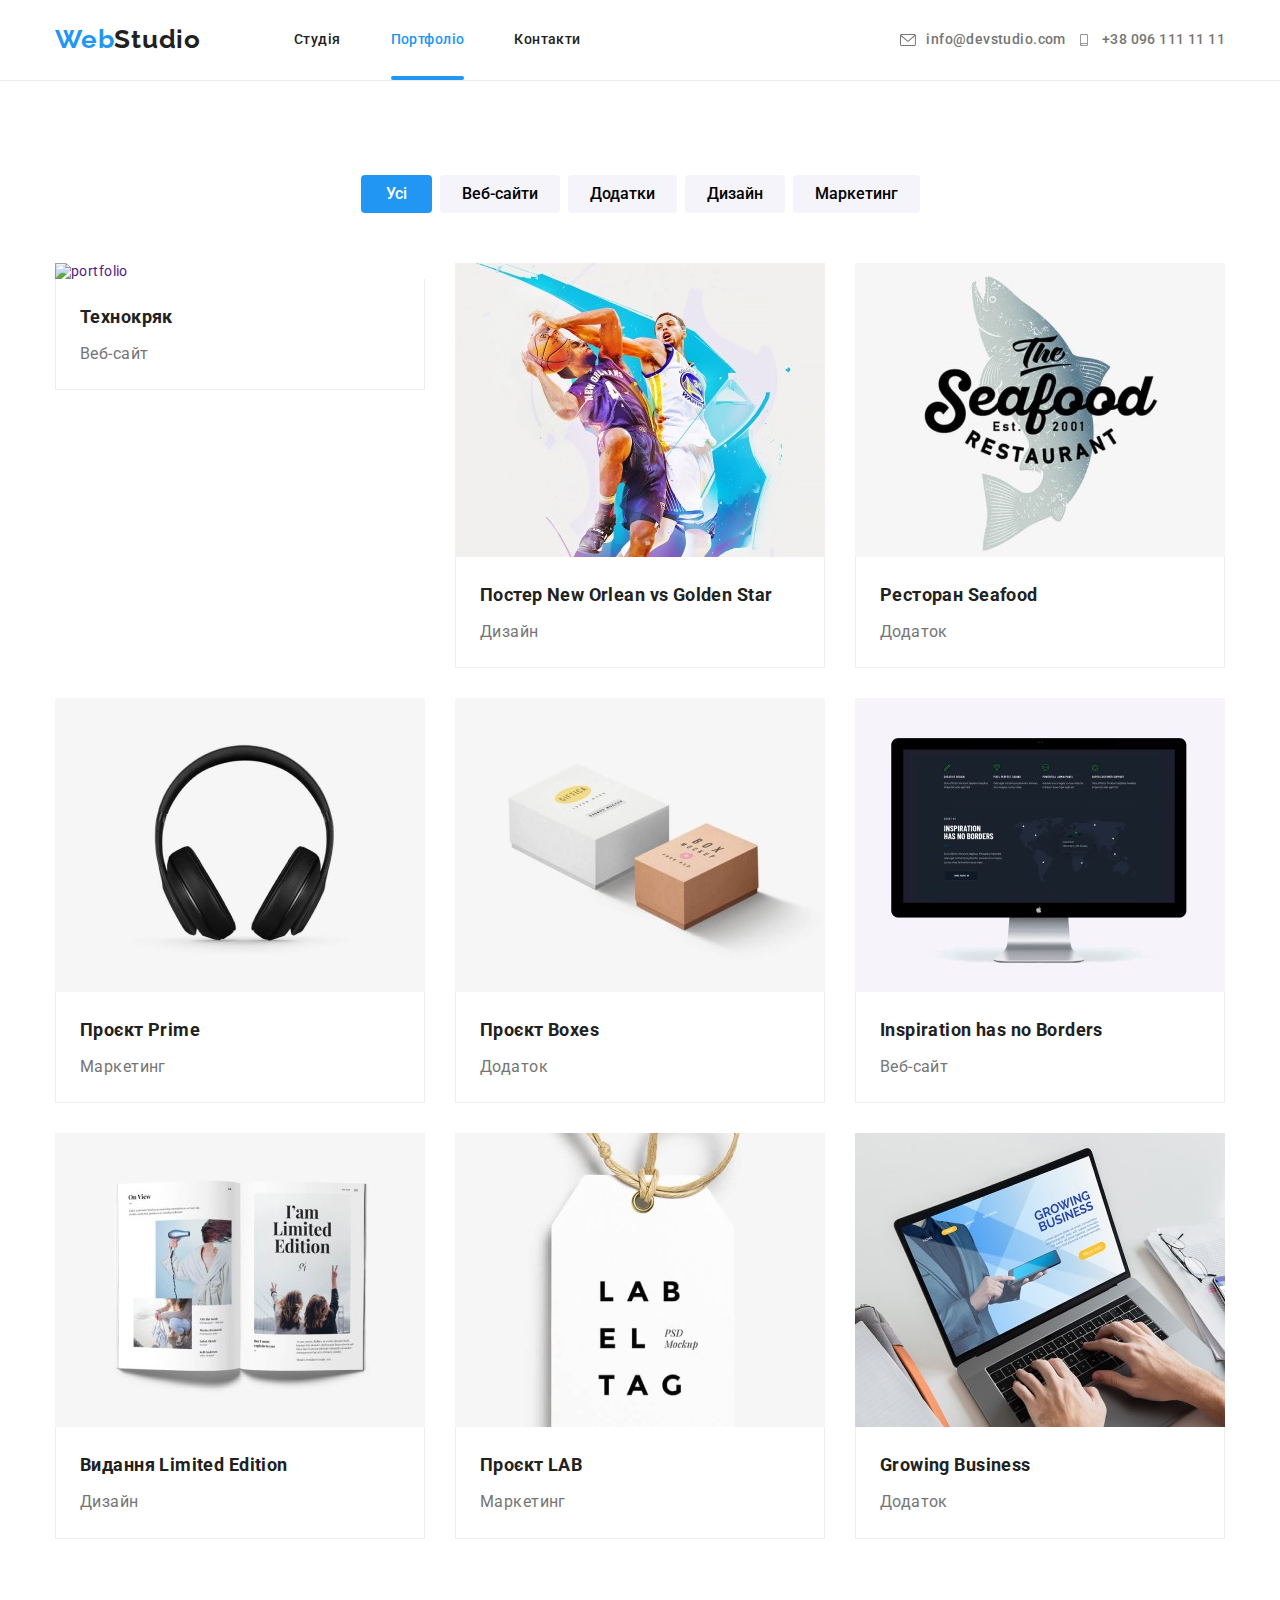
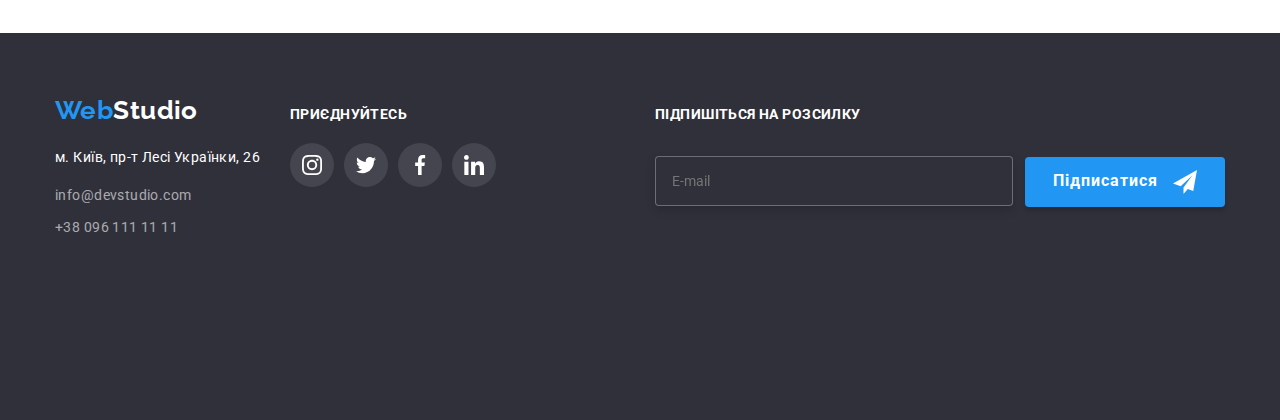
==== commit 540f4db2: "hw8" ====
--- a/portfolio.html
+++ b/portfolio.html
@@ -72,8 +72,8 @@
 
         <div class="container">
         <ul class="mobile-menu">
-          <li><a href="" class="mobile-menu__link">Студія</a></li>
-          <li><a href="" class="mobile-menu__link">Портфоліо</a></li>
+          <li><a href="./index.html" class="mobile-menu__link">Студія</a></li>
+          <li><a href="" class="mobile-menu__link mobile-menu__link-activ">Портфоліо</a></li>
           <li><a href="" class="mobile-menu__link">Контакти</a></li>
         </ul>
          <div class="mob-menu">
@@ -129,12 +129,24 @@
             <li class="gallery box">
               <a href="" class="link-sdw">
                 <div class="portfolio-animation">
-                <img
-                  class="image-blue"
-                  src="./images/img13-2.jpg"
-                  alt="Фото людей"
-                  width="370"
-                  height="294"/>
+                  <picture>
+                    <source
+                      srcset="./images/img-13-2.jpg 1x, ./images/portfolio@2x.jpg 2x"
+                      media="(min-width:1200px)"
+                      type="image/jpeg"
+                    />
+                    <source
+                      srcset="./images/portfolio-tablet.jpg 1x, ./images/portfolio-tablet@2x.jpg 2x"
+                      media="(min-width:768px)"
+                      type="image/jpeg"
+                    />
+                    <source
+                      srcset="./images/portfolio-mobile.jpg 1x, ./images/portfolio-mobile@2x.jpg 2x"
+                      media="(max-width:767px)"
+                      type="image/jpeg"
+                    />
+                    <img src="./images/portfolio-mobile.jpg" alt="portfolio" />
+                  </picture>
                 <p class="blue-text">
                   Ресурс пропонує комплексні пропозиції з різним рівнем функціоналу та сервісів. Все це дозволить відвідувачу отримати вичерпні відомості про компанію чи приватну особу.
                 </p>
@@ -149,13 +161,24 @@
             <li class="gallery box">
               <a href="" class="link-sdw">
                 <div class="portfolio-animation">
-                <img
-                  class="image"
-                  src="./images/img-11-2.jpg"
-                  alt="Волейболісти"
-                  width="370"
-                  height="294"
-                />
+                  <picture>
+                    <source
+                      srcset="./images/img-11-2.jpg 1x, ./images/portfolio1@2x.jpg 2x"
+                      media="(min-width:1200px)"
+                      type="image/jpeg"
+                    />
+                    <source
+                      srcset="./images/portfolio1-tablet.jpg 1x, ./images/portfolio1-tablet@2x.jpg 2x"
+                      media="(min-width:768px)"
+                      type="image/jpeg"
+                    />
+                    <source
+                      srcset="./images/portfolio1-mobile.jpg 1x, ./images/portfolio1-mobile@2x.jpg 2x"
+                      media="(max-width:767px)"
+                      type="image/jpeg"
+                    />
+                    <img src="./images/portfolio1-mobile.jpg" alt="portfolio1" />
+                  </picture>
                 <p class="blue-text">
                   Ресурс пропонує комплексні пропозиції з різним рівнем функціоналу та сервісів. Все це дозволить відвідувачу отримати вичерпні відомості про компанію чи приватну особу.
                 </p>
@@ -169,13 +192,24 @@
             <li class="gallery box">
               <a href="" class="link-sdw">
                 <div class="portfolio-animation">
-                <img
-                  class="image"
-                  src="./images/img-10-2.jpg"
-                  alt="Лого ресторану"
-                  width="370"
-                  height="294"
-                />
+                  <picture>
+                    <source
+                      srcset="./images/img-10-2.jpg 1x, ./images/portfolio2@2x.jpg 2x"
+                      media="(min-width:1200px)"
+                      type="image/jpeg"
+                    />
+                    <source
+                      srcset="./images/portfolio2-tablet.jpg 1x, ./images/portfolio2-tablet@2x.jpg 2x"
+                      media="(min-width:768px)"
+                      type="image/jpeg"
+                    />
+                    <source
+                      srcset="./images/portfolio2-mobile.jpg 1x, ./images/portfolio2-mobile@2x.jpg 2x"
+                      media="(max-width:767px)"
+                      type="image/jpeg"
+                    />
+                    <img src="./images/portfolio2-mobile.jpg" alt="portfolio2" />
+                  </picture>
                 <p class="blue-text">
                   Ресурс пропонує комплексні пропозиції з різним рівнем функціоналу та сервісів. Все це дозволить відвідувачу отримати вичерпні відомості про компанію чи приватну особу.
                 </p>
@@ -189,13 +223,24 @@
             <li class="gallery box">
               <a href="" class="link-sdw">
                 <div class="portfolio-animation">
-                <img
-                  class="image"
-                  src="./images/img-4-2.jpg"
-                  alt="Навушники"
-                  width="370"
-                  height="294"
-                />
+                  <picture>
+                    <source
+                      srcset="./images/img-4-2.jpg 1x, ./images/portfolio3@2x.jpg 2x"
+                      media="(min-width:1200px)"
+                      type="image/jpeg"
+                    />
+                    <source
+                      srcset="./images/portfolio3-tablet.jpg 1x, ./images/portfolio3-tablet@2x.jpg 2x"
+                      media="(min-width:768px)"
+                      type="image/jpeg"
+                    />
+                    <source
+                      srcset="./images/portfolio3-mobile.jpg 1x, ./images/portfolio3-mobile@2x.jpg 2x"
+                      media="(max-width:767px)"
+                      type="image/jpeg"
+                    />
+                    <img src="./images/portfolio3-mobile.jpg" alt="portfolio3" />
+                  </picture>
                 <p class="blue-text">
                   Ресурс пропонує комплексні пропозиції з різним рівнем функціоналу та сервісів. Все це дозволить відвідувачу отримати вичерпні відомості про компанію чи приватну особу.
                 </p>
@@ -209,13 +254,24 @@
             <li class="gallery box">
               <a href="" class="link-sdw">
                 <div class="portfolio-animation">
-                <img
-                  class="image"
-                  src="./images/img-5-2.jpg"
-                  alt="Два бокси"
-                  width="370"
-                  height="294"
-                />
+                  <picture>
+                    <source
+                      srcset="./images/img-5-2.jpg 1x, ./images/portfolio4@2x.jpg 2x"
+                      media="(min-width:1200px)"
+                      type="image/jpeg"
+                    />
+                    <source
+                      srcset="./images/portfoli4-tablet.jpg 1x, ./images/portfolio4-tablet@2x.jpg 2x"
+                      media="(min-width:768px)"
+                      type="image/jpeg"
+                    />
+                    <source
+                      srcset="./images/portfolio4-mobile.jpg 1x, ./images/portfolio4-mobile@2x.jpg 2x"
+                      media="(max-width:767px)"
+                      type="image/jpeg"
+                    />
+                    <img src="./images/portfolio4-mobile.jpg" alt="portfolio4" />
+                  </picture>
                 <p class="blue-text">
                   Ресурс пропонує комплексні пропозиції з різним рівнем функціоналу та сервісів. Все це дозволить відвідувачу отримати вичерпні відомості про компанію чи приватну особу.
                 </p>
@@ -229,13 +285,24 @@
             <li class="gallery box">
               <a href="" class="link-sdw">
                 <div class="portfolio-animation">
-                <img
-                  class="image"
-                  src="./images/img-6-2.jpg"
-                  alt="Компʼютер"
-                  width="370"
-                  height="294"
-                />
+                  <picture>
+                    <source
+                      srcset="./images/img-6-2.jpg 1x, ./images/portfolio5@2x.jpg 2x"
+                      media="(min-width:1200px)"
+                      type="image/jpeg"
+                    />
+                    <source
+                      srcset="./images/portfolio5-tablet.jpg 1x, ./images/portfolio5-tablet@2x.jpg 2x"
+                      media="(min-width:768px)"
+                      type="image/jpeg"
+                    />
+                    <source
+                      srcset="./images/portfolio5-mobile.jpg 1x, ./images/portfolio5-mobile@2x.jpg 2x"
+                      media="(max-width:767px)"
+                      type="image/jpeg"
+                    />
+                    <img src="./images/portfolio5-mobile.jpg" alt="portfolio5" />
+                  </picture>
                 <p class="blue-text">
                   Ресурс пропонує комплексні пропозиції з різним рівнем функціоналу та сервісів. Все це дозволить відвідувачу отримати вичерпні відомості про компанію чи приватну особу.
                 </p>
@@ -249,13 +316,24 @@
             <li class="gallery box">
               <a href="" class="link-sdw">
                 <div class="portfolio-animation">
-                <img
-                  class="image"
-                  src="./images/img-7-2.jpg"
-                  alt="Книга"
-                  width="370"
-                  height="294"
-                />
+                  <picture>
+                    <source
+                      srcset="./images/img-7-2.jpg 1x, ./images/portfolio6@2x.jpg 2x"
+                      media="(min-width:1200px)"
+                      type="image/jpeg"
+                    />
+                    <source
+                      srcset="./images/portfolio6-tablet.jpg 1x, ./images/portfolio6-tablet@2x.jpg 2x"
+                      media="(min-width:768px)"
+                      type="image/jpeg"
+                    />
+                    <source
+                      srcset="./images/portfolio6-mobile.jpg 1x, ./images/portfolio6-mobile@2x.jpg 2x"
+                      media="(max-width:767px)"
+                      type="image/jpeg"
+                    />
+                    <img src="./images/portfolio6-mobile.jpg" alt="portfolio6" />
+                  </picture>
                 <p class="blue-text">
                   Ресурс пропонує комплексні пропозиції з різним рівнем функціоналу та сервісів. Все це дозволить відвідувачу отримати вичерпні відомості про компанію чи приватну особу.
                 </p>
@@ -269,13 +347,24 @@
             <li class="gallery box">
               <a href="" class="link-sdw">
                 <div class="portfolio-animation">
-                <img
-                  class="image"
-                  src="./images/img-8-2.jpg"
-                  alt="Бірка"
-                  width="370"
-                  height="294"
-                />
+                  <picture>
+                    <source
+                      srcset="./images/img-8-2.jpg 1x, ./images/portfolio7@2x.jpg 2x"
+                      media="(min-width:1200px)"
+                      type="image/jpeg"
+                    />
+                    <source
+                      srcset="./images/portfolio7-tablet.jpg 1x, ./images/portfolio7-tablet@2x.jpg 2x"
+                      media="(min-width:768px)"
+                      type="image/jpeg"
+                    />
+                    <source
+                      srcset="./images/portfolio7-mobile.jpg 1x, ./images/portfolio7-mobile@2x.jpg 2x"
+                      media="(max-width:767px)"
+                      type="image/jpeg"
+                    />
+                    <img src="./images/portfolio7-mobile.jpg" alt="portfolio7" />
+                  </picture>
                 <p class="blue-text">
                   Ресурс пропонує комплексні пропозиції з різним рівнем функціоналу та сервісів. Все це дозволить відвідувачу отримати вичерпні відомості про компанію чи приватну особу.
                 </p>
@@ -289,13 +378,24 @@
             <li class="gallery box">
               <a href="" class="link-sdw">
                 <div class="portfolio-animation">
-                <img
-                  class="image"
-                  src="./images/img-9-2.jpg"
-                  alt="Ноутбук"
-                  width="370"
-                  height="294"
-                />
+                  <picture>
+                    <source
+                      srcset="./images/img-9-2.jpg 1x, ./images/portfolio8@2x.jpg 2x"
+                      media="(min-width:1200px)"
+                      type="image/jpeg"
+                    />
+                    <source
+                      srcset="./images/portfolio8-tablet.jpg 1x, ./images/portfolio8-tablet@2x.jpg 2x"
+                      media="(min-width:768px)"
+                      type="image/jpeg"
+                    />
+                    <source
+                      srcset="./images/portfolio8-mobile.jpg 1x, ./images/portfolio8-mobile@2x.jpg 2x"
+                      media="(max-width:767px)"
+                      type="image/jpeg"
+                    />
+                    <img src="./images/portfolio8-mobile.jpg" alt="portfolio8" />
+                  </picture>
                 <p class="blue-text">
                   Ресурс пропонує комплексні пропозиції з різним рівнем функціоналу та сервісів. Все це дозволить відвідувачу отримати вичерпні відомості про компанію чи приватну особу.
                 </p>
--- a/css/main.min.css
+++ b/css/main.min.css
@@ -1 +1 @@
-:root{--primary-text-color: #757575;--secondary-text-color: #212121;--title-text-color: #ffffff;--accent-color: #2196f3;--secondary-button-color: #f5f4fa;--background-color-main: #2f303a;--main-font: Roboto, sans-serif;--secondary-font: Raleway, sans-serif}.visually-hidden{position:absolute;width:1px;height:1px;margin:-1px;border:0;padding:0;white-space:nowrap;clip-path:inset(100%);clip:rect(0 0 0 0);overflow:hidden}html{box-sizing:border-box}body{color:var(--primary-text-color);background-color:var(--title-text-color);font-family:Roboto,sans-serif;font-size:14px;letter-spacing:.03em}img{display:block;max-width:100%;height:auto}.image{display:block}.section{padding-top:94px;padding-bottom:94px}.link{text-decoration:none}.container{padding-left:15px;padding-right:15px}@media screen and (min-width: 480px){.container{width:480px;margin-left:auto;margin-right:auto}}@media screen and (min-width: 768px){.container{width:768px}}@media screen and (min-width: 1200px){.container{width:1200px}}.hero{background-color:var(--background-color-main);padding-top:200px;padding-bottom:200px;margin:0 auto}.hero.overlay{max-width:1600px;height:600px;outline:1px solid #000;margin-left:auto;margin-right:auto;background-image:linear-gradient(rgba(47, 48, 58, 0.4), rgba(47, 48, 58, 0.4)),url("../images/Img-backgr.jpg");background-size:cover;background-repeat:no-repeat;background-position:center}@media screen and (min-device-pixel-ratio: 2),screen and (min-resolution: 192dpi),screen and (min-resolution: 2dppx){.hero.overlay .hero.overlay{background-image:linear-gradient(rgba(47, 48, 58, 0.4), rgba(47, 48, 58, 0.4)),url("../images/Img-backgr@2x.jpg")}}@media screen and (max-width: 767px){.hero.overlay{background-image:linear-gradient(rgba(47, 48, 58, 0.4), rgba(47, 48, 58, 0.4)),url("../images/Headerimg_mobile.jpg")}}@media screen and (min-resolution: 2dppx){.hero.overlay{background-image:linear-gradient(rgba(47, 48, 58, 0.4), rgba(47, 48, 58, 0.4)),url("../images/Headerimg_mobile@2x.jpg")}}@media screen and (min-width: 768px){.hero.overlay{background-image:linear-gradient(rgba(47, 48, 58, 0.4), rgba(47, 48, 58, 0.4)),url("../images/Headerimg_tablet.jpg")}}@media screen and (min-resolution: 2dppx){.hero.overlay{background-image:linear-gradient(rgba(47, 48, 58, 0.4), rgba(47, 48, 58, 0.4)),url("../images/Headerimg_tablet@2x.jpg")}}.button.primary{color:var(--title-text-color);background-color:var(--accent-color);font-weight:700;font-size:16px;line-height:1.9;margin:0 auto;display:block;cursor:pointer;vertical-align:middle;padding-top:10px;padding-bottom:10px;padding-left:32px;padding-right:32px;border:none;box-shadow:0px 4px 4px rgba(0,0,0,.15);border-radius:4px}.modal-close-btn{position:absolute;top:8px;right:8px;display:flex;justify-content:center;align-items:center;width:30px;height:30px;border-radius:50%;background:#fff;border:1px solid rgba(0,0,0,.1);padding:0;cursor:pointer}.modal-close-btn:hover svg.modal-close-icon,.modal-close-btn:focus svg.modal-close-icon{fill:#2196f3}.modal-close-icon{width:18px;height:18px;fill:#000;padding:0;vertical-align:middle;transition:fill 250ms cubic-bezier(0.4, 0, 0.2, 1)}.social-list-link{display:flex;align-items:center;justify-content:center;width:44px;height:44px;background-color:#fff;border-radius:50%;transition:background-color 250ms cubic-bezier(0.4, 0, 0.2, 1)}.social-list-link:hover,.social-list-link:focus{background-color:#2196f3}.social-list-icon{fill:#afb1b8}.social-list-item{display:block;margin-right:10px;max-width:480px}.social-list-item:last-child{margin:0}a svg.social-list-icon{transition:fill 250ms cubic-bezier(0.4, 0, 0.2, 1)}a:hover svg.social-list-icon,a:focus svg.social-list-icon{fill:#fff}.social-list{display:flex;justify-content:center;padding-left:0;margin:0}.hero__title{color:var(--title-text-color);font-size:44px;line-height:1.4;font-weight:900;max-width:696px;margin:0 auto;text-align:center;margin-bottom:30px}.backdrop{position:fixed;top:0;left:0;width:100vw;height:100vh;background-color:rgba(0,0,0,.2);transition:visibility 250ms cubic-bezier(0.4, 0, 0.2, 1),opacity 250ms cubic-bezier(0.4, 0, 0.2, 1)}.backdrop.is-hidden{opacity:0;pointer-events:none;visibility:hidden}.modal{position:absolute;width:528px;height:581px;left:50%;top:50%;transform:translate(-50%, -50%) scale(1);background:#fff;box-shadow:0px 1px 3px rgba(0,0,0,.12),0px 1px 1px rgba(0,0,0,.14),0px 2px 1px rgba(0,0,0,.2);border-radius:4px;padding:40px;transition:transform 250ms cubic-bezier(0.4, 0, 0.2, 1)}.backdrop.is-hidden .modal{transform:translate(-50%, -50%) scale(0.6)}.title-modal-form{margin:0;font-family:"Roboto";font-weight:700;font-size:20px;line-height:1.15;text-align:center;letter-spacing:.03em;color:#212121}.data{font-family:"Roboto";font-size:12px;line-height:1.16;letter-spacing:.01em;color:#757575;margin-bottom:4px}.comment{width:100%;height:120px;margin-top:4px;padding:12px 16px;resize:none;border:1px solid rgba(33,33,33,.2);border-radius:4px;font-family:"Roboto";font-size:12px;line-height:1.16;letter-spacing:.01em;color:rgba(117,117,117,.5);color:#000}.comment:focus{border-color:var(--accent-color);transition:border-color 250ms cubic-bezier(0.4, 0, 0.2, 1);outline:none}.header__container{display:flex;justify-content:space-between;align-items:center}.header{padding-top:0;padding-bottom:0;position:relative}@media screen and (max-width: 767px){.header{padding-top:16px;padding-bottom:16px}}.header{border-bottom:1px solid #ececec}.container .header__container{display:flex;align-items:center;height:80px}.header__logo{color:var(--secondary-text-color);font-weight:700;font-size:26px;line-height:1.2;font-family:"Raleway",sans-serif;text-decoration:none}.header__logo.link{font-weight:700;font-size:26px;line-height:1.2;letter-spacing:.03em;color:var(--secondary-text-color);text-decoration:none}.header__menu{display:flex;align-items:center}.header__link .link{display:flex}.list{list-style:none;padding-left:0;gap:30px;padding:0;margin-left:0;margin:0}.contacts.list .mail{margin-right:50px}.accent{color:var(--accent-color)}.contacts__icon{fill:#757575;padding:0;margin-right:10px;vertical-align:middle}a svg.contacts__icon{transition:fill 250ms cubic-bezier(0.4, 0, 0.2, 1)}a:hover svg.contacts__icon,a:focus svg.contacts__icon{fill:#2196f3}.contacts__info{display:flex;color:var(--primary-text-color);font-weight:500;font-size:14px;line-height:1.14;text-decoration:none;list-style:none;flex-wrap:wrap;padding-left:auto;padding-right:10px;padding:0;margin:0 0 0 auto;align-items:center;justify-content:center;transition:color 250ms cubic-bezier(0.4, 0, 0.2, 1)}.contacts__info:hover,.contacts__info:focus{color:var(--accent-color)}@media screen and (max-width: 767px){.contacts__info{display:none}}.contacts{display:flex;color:var(--primary-text-color);font-weight:500;font-size:14px;line-height:1.14;text-decoration:none;list-style:none;flex-wrap:wrap;padding-left:auto;gap:50px;margin:0 0 0 auto}@media screen and (max-width: 767px){.contacts{display:none}}@media screen and (min-width: 768px){.contacts{list-style:none;margin-left:auto;line-height:1.17;font-size:12px;gap:10px}}.contact-form-field{display:block;margin-bottom:10px}.contact-form-input{width:100%;height:40px;border:1px solid rgba(33,33,33,.2);border-radius:4px;padding-left:42px;transform:border-color 250ms cubic-bezier(0.4, 0, 0.2, 1)}.contact-form-input:focus{border-color:var(--accent-color);outline:none}.contact-form-input-wrapper{position:relative;display:block;margin-top:4px}.contact-form-icon{position:absolute;top:50%;left:0;fill:#212121;padding:0;margin-left:12px;transform:translateY(-50%);transition:fill 250ms cubic-bezier(0.4, 0, 0.2, 1)}.contact-form-input:focus+.contact-form-icon{fill:var(--accent-color)}.contact-form-submit-btn{width:200px;height:50px;left:700px;top:713px;padding:10px 52px;background:#188ce8;box-shadow:0px 4px 4px rgba(0,0,0,.15);border-radius:4px;border:none;cursor:pointer;font-family:"Roboto";font-weight:700;font-size:16px;line-height:1.8;display:block;margin:0 auto;align-items:center;text-align:center;letter-spacing:.06em;color:#fff;margin-top:30px}.contact-form-submit-btn:hover,.contact-form-submit-btn:focus{transition:box-shadow 250ms cubic-bezier(0.4, 0, 0.2, 1)}.contact-form-checkbox-label{display:flex;align-items:center;font-family:"Roboto";font-size:14px;line-height:1.7;letter-spacing:.03em;color:#757575;background-color:#fff}.contact-form-checkbox{margin-bottom:10px;border:2px solid #212121;color:var(--accent-color)}.contact-form-checkbox:checked{background-color:var(--accent-color)}.contact-form-checkbox:checked{background-color:#2196f3;outline-offset:2px}.contact-checkbox{margin-left:13px}.checkbox-link{color:#2196f3}.check-icon{display:flex;align-items:center;justify-content:center;fill:#fff;padding:0;vertical-align:middle;cursor:pointer;width:15px;height:16px}.black-border{display:flex;border:2px solid #000;border-radius:2px;width:16px;height:15px;margin-right:8.38px;align-items:center;justify-content:center}.contact-form-checkbox:checked+.contact-form-checkbox-label .black-border{background-color:var(--accent-color);border-color:#2196f3;outline-offset:2px}.contact-form-checkbox:focus+.contact-form-checkbox-label .black-border{border-radius:2px;border:2px solid #2196f3}.duty__list{list-style:none;display:flex;flex-wrap:wrap;padding-left:0;margin-right:30px;padding:0;margin-left:0;margin:0;gap:30px}.duty__item{width:270px}@media screen and (max-width: 767px){.duty__item{width:450px}}@media screen and (max-width: 1199px){.duty__item{width:354px}}.duty__link{display:flex;align-items:center;justify-content:center;width:100%;height:120px;margin-bottom:30px;background-color:#f5f4fa;border-radius:4px}@media screen and (max-width: 767px){.duty__link{width:450px}}.duty__title{color:var(--secondary-text-color);font-weight:700;font-size:14px;line-height:1.14;margin-bottom:10px;margin-top:0}@media screen and (max-width: 767px){.duty__title{text-align:center}}.duty__text{font-size:14px;line-height:1.7;margin:0}.header__link{color:var(--secondary-text-color);font-weight:500;font-size:14px;line-height:1.14;text-decoration:none;display:flex;align-items:center;margin-left:93px;transition:color 250ms cubic-bezier(0.4, 0, 0.2, 1)}.header__link:hover,.header__link:focus{color:var(--accent-color)}@media screen and (max-width: 767px){.header__link{display:none}}.header__link .item{margin-right:50px;padding-top:32px;padding-bottom:32px}.header__link .item:last-child{margin:0}.header__link .item:not(:last-child){margin-right:50px}.header__link.list{color:var(--secondary-text-color);font-weight:500;font-size:14px;line-height:1.14;text-decoration:none;gap:50px}.header__link .link{display:block;color:var(--accent-color);text-decoration:none;padding-top:32px;padding-bottom:32px;transition:color 250ms cubic-bezier(0.4, 0, 0.2, 1)}.header__link .link:hover,.header__link .link:focus{color:var(--primary-text-color)}.header__link .link.current{position:relative;color:var(--accent-color)}.header__link .link.current::after{content:"";position:absolute;width:100%;height:4px;background-color:var(--accent-color);bottom:0;left:0;border-radius:2px}.gallery{max-width:370px}@media screen and (min-width: 768px){.gallery{width:calc((100% - 30px)/2)}}@media screen and (min-width: 1200px){.gallery{width:calc((100% - 60px)/3)}}.gallerylist{list-style:none;padding:0;margin-left:0;margin:0;display:flex;flex-wrap:wrap;padding-left:0;gap:30px}.link-sdw{text-decoration:none;display:block;transition:box-shadow 250ms cubic-bezier(0.4, 0, 0.2, 1)}.link-sdw:hover{box-shadow:0px 1px 1px rgba(0,0,0,.12),0px 4px 4px rgba(0,0,0,.06),1px 4px 6px rgba(0,0,0,.16)}.portfolio-animation{position:relative;overflow:hidden;transition:transform 250ms cubic-bezier(0.4, 0, 0.2, 1)}.blue-text{position:absolute;margin:0;padding-top:63px;padding-bottom:63px;padding-left:24px;padding-right:24px;background-color:rgba(33,150,243,.9);width:370px;height:294px;font-family:"Roboto";font-style:normal;font-size:18px;line-height:1.6;letter-spacing:.03em;color:#fff;transition:transform 250ms ease}.portfolio-animation:hover .blue-text{transform:translateY(-100%)}.link-sdw:hover .blue-text,.link-sdw:focus .blue-text{transform:translateY(-100%)}.image-blue{display:block;position:relative}.info-name{padding-left:24px;padding-right:24px;padding-top:20px;padding-bottom:20px;border-bottom:1px solid #eee;border-left:1px solid #eee;border-right:1px solid #eee}@media screen and (min-width: 768px)and (max-width: 1199px){.info-name{flex-grow:1}}.title-name{color:var(--secondary-text-color);font-weight:700;font-size:18px;line-height:2;text-decoration:none;margin-bottom:4px;margin-top:0}.discr{color:var(--primary-text-color);font-size:16px;line-height:1.9;text-decoration:none;margin-top:0;margin-bottom:0}.button-list{list-style:none;display:flex;flex-wrap:wrap;gap:8px;padding:0;justify-content:center;margin:0;margin-bottom:50px}.button.secondary{background-color:var(--secondary-button-color);font-weight:500;font-size:16px;line-height:1.6;cursor:pointer;padding-top:6px;padding-bottom:6px;padding-left:22px;padding-right:22px;border:none;border-radius:4px;transition:box-shadow 250ms cubic-bezier(0.4, 0, 0.2, 1),background-color 250ms cubic-bezier(0.4, 0, 0.2, 1),color 250ms cubic-bezier(0.4, 0, 0.2, 1)}.button.secondary:hover,.button.secondary:focus{box-shadow:0px 3px 1px rgba(0,0,0,.1),0px 1px 2px rgba(0,0,0,.08),0px 2px 2px rgba(0,0,0,.12);border-radius:4px;color:var(--title-text-color);background-color:var(--accent-color)}.button.secondary.blue{background-color:var(--accent-color);color:var(--title-text-color);padding-top:6px;padding-bottom:6px;padding-left:25px;padding-right:25px;transition:box-shadow 250ms cubic-bezier(0.4, 0, 0.2, 1)}.button.secondary.blue:hover,.button.secondary.blue:focus{box-shadow:0px 3px 1px rgba(0,0,0,.1),0px 1px 2px rgba(0,0,0,.08),0px 2px 2px rgba(0,0,0,.12);border-radius:4px}.section-work{padding-bottom:94px}@media screen and (max-width: 1199px){.section-work{display:none}}.section-title{color:var(--secondary-text-color);font-weight:700;font-size:36px;line-height:1.2;text-align:center;margin-bottom:50px;margin-top:0}@media screen and (max-width: 767px){.section-title{margin-bottom:30px;text-align:center}}@media screen and (min-width: 768px)and (max-width: 1199px){.section-title{font-size:28px;line-height:1.17;margin-bottom:30px}}.thumb{position:relative}.pic-text{position:absolute;padding-top:27px;padding-bottom:27px;margin:0;bottom:0;left:0;width:100%;height:70px;background-color:rgba(47,48,58,.8);font-family:"Roboto";font-weight:700;font-size:14px;line-height:1.14;text-align:center;letter-spacing:.03em;text-transform:uppercase;color:#fff}.block.secondary{background-color:var(--secondary-button-color)}.item-shadow{box-shadow:0px 1px 3px rgba(0,0,0,.12),0px 1px 1px rgba(0,0,0,.14),0px 2px 1px rgba(0,0,0,.2);border-radius:0px 0px 4px 4px}@media screen and (min-width: 768px)and (max-width: 1199px){.item-shadow{flex-basis:calc((100% - 30px)/2)}}@media screen and (min-width: 1200px){.item-shadow{max-width:270px}}.names{padding-top:30px;padding-bottom:30px;background-color:#fff}.person{text-align:center;font-weight:500;font-size:16px;line-height:1.2;margin-bottom:10px;margin-top:0}.prof{text-align:center;font-size:16px;line-height:1.2;margin-top:0;margin-bottom:16px}.client-link{display:flex;justify-content:center;align-items:center;width:100%;height:100%;color:#afb1b8;border:1px solid #afb1b8;border-radius:4px;background-color:#fff;margin:0;transition:border-color 250ms cubic-bezier(0.4, 0, 0.2, 1)}.client-link:hover{border:1px solid #2196f3;border-radius:4px}.client-list-item{height:92px;flex-basis:calc((100% - 30px)/2)}@media screen and (min-width: 768px){.client-list-item{flex-basis:calc((100% - 60px)/3)}}@media screen and (min-width: 1200px){.client-list-item{flex-basis:calc((100% - 150px)/6)}}a svg.client-icon{transition:fill 250ms cubic-bezier(0.4, 0, 0.2, 1)}.client-icon{fill:currentColor}.client-icon:hover svg{fill:#2196f3}a:hover svg.client-icon,a:focus svg.client-icon{fill:#2196f3}.client-list-icons{list-style:none;display:flex;flex-wrap:wrap;padding-left:0;margin:0;gap:30px}.container.clients{display:block}.footer__logo{font-family:Raleway;color:var(--title-text-color);font-weight:700;font-size:26px;line-height:1.2;text-decoration:none}.adres{margin-top:0;margin-bottom:0}.email{margin-bottom:9px}.contacts__footer{font-size:14px;line-height:1.7;letter-spacing:.03em;color:rgba(255,255,255,.6);list-style:none;padding-left:0;padding:0;margin-bottom:0;text-decoration:none}.infoicons{display:flex}@media screen and (max-width: 767px){.infoicons{display:block}}@media screen and (min-width: 768px){.infoicons{display:flex;justify-content:space-between;width:100%;padding-left:76px;padding-right:89px;padding-bottom:60px}}@media screen and (min-width: 1200px){.infoicons{align-items:baseline;padding-left:0}}.footer-list{list-style:none;padding-left:0;padding:0;margin-bottom:0}.footer-icons{text-align:center;display:block}@media screen and (max-width: 767px){.footer-icons{padding-bottom:60px}}@media screen and (min-width: 1200px){.footer-icons{margin-left:0;display:block;text-align:left}}.footer-social-list-link{display:flex;align-items:center;justify-content:center;width:44px;height:44px;background-color:rgba(255,255,255,.1);border-radius:50%;transition:background-color 250ms cubic-bezier(0.4, 0, 0.2, 1)}.footer-social-list-link:hover,.footer-social-list-link:focus{background-color:#2196f3}.footer-social-list-icon{fill:#fff}.form{margin-left:auto;text-align:center}@media screen and (min-width: 768px){.form{display:flex;flex-direction:column;align-items:center}}@media screen and (min-width: 1200px){.form{margin-left:0;text-align:left}}@media screen and (min-width: 768px){.form-decktop{display:flex;flex-direction:column;align-items:center}}@media screen and (min-width: 1200px){.form-decktop{flex-direction:row;align-items:baseline}}.form input{margin:0;width:358px;height:50px;border:1px solid rgba(255,255,255,.3);filter:drop-shadow(0px 4px 4px rgba(0, 0, 0, 0.15));border-radius:4px;background:#2f303a;padding-left:16px}.subcribe-input{transform:border-color 250 ms cubic-bezier(0.4, 0, 0.2, 1);color:#fff}.subcribe-input:focus{border-color:var(--title-text-color);outline:none}.sub-text{font-family:"Roboto";font-weight:700;font-size:14px;line-height:1.14;letter-spacing:.03em;text-transform:uppercase;color:#fff}@media screen and (min-width: 1200px){.sub-text{text-align:left;width:100%}}.btn-submit{width:200px;height:50px;left:1213px;top:1757px;font-family:"Roboto";font-weight:700;font-size:16px;line-height:1.9;align-items:center;text-align:center;letter-spacing:.06em;color:#fff;background:#2196f3;box-shadow:0px 4px 4px rgba(0,0,0,.15);border-radius:4px;border:none;margin-left:12px;padding:0;margin-top:20px}.btn-sub-icon{width:24px;height:24px;fill:#fff;margin-left:10px;padding:0;vertical-align:middle}footer .container{align-items:baseline}@media screen and (min-width: 768px){footer .container{gap:70px;align-items:baseline}}@media screen and (min-width: 1200px){footer .container{display:flex}}.footer-block{background-color:var(--background-color-main);padding-top:60px;padding-bottom:60px}.footer{color:var(--title-text-color);font-style:normal;font-size:14px;line-height:1.7;text-decoration:none;margin-top:20px}.footer-info{text-align:center;padding-bottom:60px}@media screen and (min-width: 768px){.footer-info{display:block;justify-content:space-between}}@media screen and (min-width: 1200px){.footer-info{text-align:left}}.footer-list{list-style:none}.footer-links-title{color:var(--title-text-color);font-weight:700;font-size:14px;line-height:1.14;margin-bottom:20px;margin-top:0;padding-right:0}.mobile-menu{padding:0;margin:0;list-style:none}@media screen and (min-width: 768px){.mobile-menu{display:none}}.mob-menu{margin-bottom:48px}.mobile-menu__list{font-family:Roboto;list-style:none;margin-bottom:32px}.mobile-menu__soclink{display:block;font-family:var(--main-font);font-weight:500;font-size:18px;line-height:1.2;text-decoration:none;list-style:none;color:#2196f3}.mobile-menu__socials{display:flex;gap:10px;flex-wrap:wrap;font-size:18px;list-style:none;padding-left:0}.mobile-menu__item:not(:last-child){display:flex;gap:10px}.mobile-menu__item:not(:last-child)::after{content:"";display:block;height:100%;width:1px;background-color:rgba(33,33,33,.2)}.mobile-menu__link{display:block;text-decoration:none;list-style:none;font-family:var(--main-font);font-size:40px;line-height:1.15;font-weight:500;line-height:1.2;color:#212121;margin-bottom:32px;transition:color 250ms cubic-bezier(0.4, 0, 0.2, 1)}.mobile-menu__link:hover,.mobile-menu__link:focus{color:#2196f3}.mobile-contacts{list-style:none;padding-left:0;margin-bottom:64px}.mob-contacts{margin-bottom:32px}.mobile-contacts__mail{font-family:var(--main-font);font-size:24px;line-height:1.17;color:#757575;text-decoration:none;margin-bottom:64px}.mobile-contacts__tel{font-family:var(--main-font);font-size:24px;line-height:1.17;color:#2196f3;text-decoration:none;margin-bottom:32px}.menu-toggle{min-width:40px;min-height:40px;display:flex;align-items:center;justify-content:center;background-color:rgba(0,0,0,0);border:none;border-radius:50%;padding:0;margin:0;line-height:0;cursor:pointer;outline:none;color:#000}@media screen and (min-width: 768px){.menu-toggle{display:none}}.menu-toggle__icon{fill:#212121;transition:fill 250ms cubic-bezier(0.4, 0, 0.2, 1)}.menu-toggle__icon:hover,.menu-toggle__icon:focus{fill:#2196f3}.menu-container .menu-toggle{position:absolute;top:16px;right:16px;color:#212121;transition:color 250ms cubic-bezier(0.4, 0, 0.2, 1)}.menu-container .menu-toggle:hover,.menu-container .menu-toggle:focus{color:#2196f3}.mobile-menu__close-btn{position:absolute;top:10px;right:15px;background:rgba(0,0,0,0);border:none;padding:0;line-height:0}@media screen and (min-width: 768px){.mobile-menu__close-btn{display:none}}.menu-container{display:flex;flex-direction:column;justify-content:space-between;position:fixed;top:0;left:0;width:100vw;height:100vh;padding:32px;background-color:#fff;z-index:999;transform:translateX(100%);transition:transform 250ms ease-in-out}.menu-container.is-open{transform:translateX(0)}/*# sourceMappingURL=main.min.css.map */+:root{--primary-text-color: #757575;--secondary-text-color: #212121;--title-text-color: #ffffff;--accent-color: #2196f3;--secondary-button-color: #f5f4fa;--background-color-main: #2f303a;--main-font: Roboto, sans-serif;--secondary-font: Raleway, sans-serif}.visually-hidden{position:absolute;width:1px;height:1px;margin:-1px;border:0;padding:0;white-space:nowrap;clip-path:inset(100%);clip:rect(0 0 0 0);overflow:hidden}html{box-sizing:border-box}body{color:var(--primary-text-color);background-color:var(--title-text-color);font-family:Roboto,sans-serif;font-size:14px;letter-spacing:.03em}img{display:block;max-width:100%;height:auto}.image{display:block}.section{padding-top:94px;padding-bottom:94px}.link{text-decoration:none}.container{padding-left:15px;padding-right:15px}@media screen and (min-width: 480px){.container{width:480px;margin-left:auto;margin-right:auto}}@media screen and (min-width: 768px){.container{width:768px}}@media screen and (min-width: 1200px){.container{width:1200px}}.hero{background-color:var(--background-color-main);padding-top:200px;padding-bottom:200px;margin:0 auto}.hero.overlay{max-width:1600px;height:600px;outline:1px solid #000;margin-left:auto;margin-right:auto;background-image:linear-gradient(rgba(47, 48, 58, 0.4), rgba(47, 48, 58, 0.4)),url("../images/Img-backgr.jpg");background-size:cover;background-repeat:no-repeat;background-position:center}@media screen and (min-device-pixel-ratio: 2),screen and (min-resolution: 192dpi),screen and (min-resolution: 2dppx){.hero.overlay{background-image:linear-gradient(rgba(47, 48, 58, 0.4), rgba(47, 48, 58, 0.4)),url("../images/Img-backgr@2x.jpg")}}@media screen and (max-width: 767px){.hero.overlay{background-image:linear-gradient(rgba(47, 48, 58, 0.4), rgba(47, 48, 58, 0.4)),url("../images/Headerimg_mobile.jpg")}}@media screen and (min-resolution: 2dppx){.hero.overlay{background-image:linear-gradient(rgba(47, 48, 58, 0.4), rgba(47, 48, 58, 0.4)),url("../images/Headerimg_mobile@2x.jpg")}}@media screen and (min-width: 768px){.hero.overlay{background-image:linear-gradient(rgba(47, 48, 58, 0.4), rgba(47, 48, 58, 0.4)),url("../images/Headerimg_tablet.jpg")}}@media screen and (min-resolution: 2dppx){.hero.overlay{background-image:linear-gradient(rgba(47, 48, 58, 0.4), rgba(47, 48, 58, 0.4)),url("../images/Headerimg_tablet@2x.jpg")}}.button.primary{color:var(--title-text-color);background-color:var(--accent-color);font-weight:700;font-size:16px;line-height:1.9;margin:0 auto;display:block;cursor:pointer;vertical-align:middle;padding-top:10px;padding-bottom:10px;padding-left:32px;padding-right:32px;border:none;box-shadow:0px 4px 4px rgba(0,0,0,.15);border-radius:4px}.modal-close-btn{position:absolute;top:8px;right:8px;display:flex;justify-content:center;align-items:center;width:30px;height:30px;border-radius:50%;background:#fff;border:1px solid rgba(0,0,0,.1);padding:0;cursor:pointer}.modal-close-btn:hover svg.modal-close-icon,.modal-close-btn:focus svg.modal-close-icon{fill:#2196f3}.modal-close-icon{width:18px;height:18px;fill:#000;padding:0;vertical-align:middle;transition:fill 250ms cubic-bezier(0.4, 0, 0.2, 1)}.social-list-link{display:flex;align-items:center;justify-content:center;width:44px;height:44px;background-color:#fff;border-radius:50%;transition:background-color 250ms cubic-bezier(0.4, 0, 0.2, 1)}.social-list-link:hover,.social-list-link:focus{background-color:#2196f3}.social-list-icon{fill:#afb1b8}.social-list-item{display:block;margin-right:10px;max-width:480px}.social-list-item:last-child{margin:0}a svg.social-list-icon{transition:fill 250ms cubic-bezier(0.4, 0, 0.2, 1)}a:hover svg.social-list-icon,a:focus svg.social-list-icon{fill:#fff}.social-list{display:flex;justify-content:center;padding-left:0;margin:0}.hero__title{color:var(--title-text-color);font-size:26px;line-height:1.4;letter-spacing:.06em;font-weight:900;max-width:360px;word-wrap:break-word;margin:0 auto;text-align:center;margin-bottom:30px;text-transform:uppercase}@media screen and (min-width: 1200px){.hero__title{max-width:696px;font-size:44px;line-height:1.36}}.backdrop{position:fixed;top:0;left:0;width:100vw;height:100vh;background-color:rgba(0,0,0,.2);transition:visibility 250ms cubic-bezier(0.4, 0, 0.2, 1),opacity 250ms cubic-bezier(0.4, 0, 0.2, 1)}.backdrop.is-hidden{opacity:0;pointer-events:none;visibility:hidden}.modal{position:absolute;width:528px;height:581px;left:50%;top:50%;transform:translate(-50%, -50%) scale(1);background:#fff;box-shadow:0px 1px 3px rgba(0,0,0,.12),0px 1px 1px rgba(0,0,0,.14),0px 2px 1px rgba(0,0,0,.2);border-radius:4px;padding:40px;transition:transform 250ms cubic-bezier(0.4, 0, 0.2, 1)}.backdrop.is-hidden .modal{transform:translate(-50%, -50%) scale(0.6)}.title-modal-form{margin:0;font-family:"Roboto";font-weight:700;font-size:20px;line-height:1.15;text-align:center;letter-spacing:.03em;color:#212121}.data{font-family:"Roboto";font-size:12px;line-height:1.16;letter-spacing:.01em;color:#757575;margin-bottom:4px}.comment{width:100%;height:120px;margin-top:4px;padding:12px 16px;resize:none;border:1px solid rgba(33,33,33,.2);border-radius:4px;font-family:"Roboto";font-size:12px;line-height:1.16;letter-spacing:.01em;color:rgba(117,117,117,.5);color:#000}.comment:focus{border-color:var(--accent-color);transition:border-color 250ms cubic-bezier(0.4, 0, 0.2, 1);outline:none}.header__container{display:flex;justify-content:space-between;align-items:center}.header{padding-top:0;padding-bottom:0;position:relative}@media screen and (max-width: 767px){.header{padding-top:16px;padding-bottom:16px}}.header{border-bottom:1px solid #ececec}.container .header__container{display:flex;align-items:center;height:80px}.header__logo{color:var(--secondary-text-color);font-weight:700;font-size:26px;line-height:1.2;font-family:"Raleway",sans-serif;text-decoration:none}.header__logo.link{font-weight:700;font-size:26px;line-height:1.2;letter-spacing:.03em;color:var(--secondary-text-color);text-decoration:none}.header__menu{display:flex;align-items:center}.header__link .link{display:flex}.list{list-style:none;padding-left:0;gap:30px;padding:0;margin-left:0;margin:0}.contacts.list .mail{margin-right:50px}.accent{color:var(--accent-color)}.contacts__icon{fill:#757575;padding:0;margin-right:10px;vertical-align:middle}a svg.contacts__icon{transition:fill 250ms cubic-bezier(0.4, 0, 0.2, 1)}a:hover svg.contacts__icon,a:focus svg.contacts__icon{fill:#2196f3}.contacts__info{display:flex;color:var(--primary-text-color);font-weight:500;font-size:14px;line-height:1.14;text-decoration:none;list-style:none;flex-wrap:wrap;padding-left:auto;padding-right:10px;padding:0;margin:0 0 0 auto;align-items:center;justify-content:center;transition:color 250ms cubic-bezier(0.4, 0, 0.2, 1)}.contacts__info:hover,.contacts__info:focus{color:var(--accent-color)}@media screen and (max-width: 767px){.contacts__info{display:none}}.contacts{display:flex;color:var(--primary-text-color);font-weight:500;font-size:14px;line-height:1.14;text-decoration:none;list-style:none;flex-wrap:wrap;padding-left:auto;gap:50px;margin:0 0 0 auto}@media screen and (max-width: 767px){.contacts{display:none}}@media screen and (min-width: 768px){.contacts{list-style:none;margin-left:auto;line-height:1.17;font-size:12px;gap:10px}}.contact-form-field{display:block;margin-bottom:10px}.contact-form-input{width:100%;height:40px;border:1px solid rgba(33,33,33,.2);border-radius:4px;padding-left:42px;transform:border-color 250ms cubic-bezier(0.4, 0, 0.2, 1)}.contact-form-input:focus{border-color:var(--accent-color);outline:none}.contact-form-input-wrapper{position:relative;display:block;margin-top:4px}.contact-form-icon{position:absolute;top:50%;left:0;fill:#212121;padding:0;margin-left:12px;transform:translateY(-50%);transition:fill 250ms cubic-bezier(0.4, 0, 0.2, 1)}.contact-form-input:focus+.contact-form-icon{fill:var(--accent-color)}.contact-form-submit-btn{width:200px;height:50px;left:700px;top:713px;padding:10px 52px;background:#188ce8;box-shadow:0px 4px 4px rgba(0,0,0,.15);border-radius:4px;border:none;cursor:pointer;font-family:"Roboto";font-weight:700;font-size:16px;line-height:1.8;display:block;margin:0 auto;align-items:center;text-align:center;letter-spacing:.06em;color:#fff;margin-top:30px}.contact-form-submit-btn:hover,.contact-form-submit-btn:focus{transition:box-shadow 250ms cubic-bezier(0.4, 0, 0.2, 1)}.contact-form-checkbox-label{display:flex;align-items:center;font-family:"Roboto";font-size:14px;line-height:1.7;letter-spacing:.03em;color:#757575;background-color:#fff}.contact-form-checkbox{margin-bottom:10px;border:2px solid #212121;color:var(--accent-color)}.contact-form-checkbox:checked{background-color:var(--accent-color)}.contact-form-checkbox:checked{background-color:#2196f3;outline-offset:2px}.contact-checkbox{margin-left:13px}.checkbox-link{color:#2196f3}.check-icon{display:flex;align-items:center;justify-content:center;fill:#fff;padding:0;vertical-align:middle;cursor:pointer;width:15px;height:16px}.black-border{display:flex;border:2px solid #000;border-radius:2px;width:16px;height:15px;margin-right:8.38px;align-items:center;justify-content:center}.contact-form-checkbox:checked+.contact-form-checkbox-label .black-border{background-color:var(--accent-color);border-color:#2196f3;outline-offset:2px}.contact-form-checkbox:focus+.contact-form-checkbox-label .black-border{border-radius:2px;border:2px solid #2196f3}.duty__list{list-style:none;display:flex;flex-wrap:wrap;padding-left:0;margin-right:30px;padding:0;margin-left:0;margin:0;gap:30px}.duty__item{width:270px}@media screen and (max-width: 767px){.duty__item{width:450px}}@media screen and (max-width: 1199px){.duty__item{width:354px}}.duty__link{display:flex;align-items:center;justify-content:center;width:100%;height:120px;margin-bottom:30px;background-color:#f5f4fa;border-radius:4px}@media screen and (max-width: 767px){.duty__link{width:450px}}.duty__title{color:var(--secondary-text-color);font-weight:700;font-size:14px;line-height:1.14;margin-bottom:10px;margin-top:0}@media screen and (max-width: 767px){.duty__title{text-align:center}}.duty__text{font-size:14px;line-height:1.7;margin:0}.header__link{color:var(--secondary-text-color);font-weight:500;font-size:14px;line-height:1.14;text-decoration:none;display:flex;align-items:center;margin-left:93px;transition:color 250ms cubic-bezier(0.4, 0, 0.2, 1)}.header__link:hover,.header__link:focus{color:var(--accent-color)}@media screen and (max-width: 767px){.header__link{display:none}}.header__link .item{margin-right:50px;padding-top:32px;padding-bottom:32px}.header__link .item:last-child{margin:0}.header__link .item:not(:last-child){margin-right:50px}.header__link.list{color:var(--secondary-text-color);font-weight:500;font-size:14px;line-height:1.14;text-decoration:none;gap:50px}.header__link .link{display:block;color:var(--accent-color);text-decoration:none;padding-top:32px;padding-bottom:32px;transition:color 250ms cubic-bezier(0.4, 0, 0.2, 1)}.header__link .link:hover,.header__link .link:focus{color:var(--primary-text-color)}.header__link .link.current{position:relative;color:var(--accent-color)}.header__link .link.current::after{content:"";position:absolute;width:100%;height:4px;background-color:var(--accent-color);bottom:0;left:0;border-radius:2px}.gallery{max-width:450px}@media screen and (min-width: 768px){.gallery{width:calc((100% - 30px)/2)}}@media screen and (min-width: 1200px){.gallery{width:calc((100% - 60px)/3)}}.gallerylist{list-style:none;padding:0;margin-left:0;margin:0;display:flex;flex-wrap:wrap;padding-left:0;gap:30px}.link-sdw{text-decoration:none;display:block;transition:box-shadow 250ms cubic-bezier(0.4, 0, 0.2, 1)}.link-sdw:hover{box-shadow:0px 1px 1px rgba(0,0,0,.12),0px 4px 4px rgba(0,0,0,.06),1px 4px 6px rgba(0,0,0,.16)}.portfolio-animation{position:relative;overflow:hidden;transition:transform 250ms cubic-bezier(0.4, 0, 0.2, 1)}.blue-text{position:absolute;margin:0;padding-top:63px;padding-bottom:63px;padding-left:24px;padding-right:24px;background-color:rgba(33,150,243,.9);width:100%;height:100%;font-family:"Roboto";font-style:normal;font-size:18px;line-height:1.6;letter-spacing:.03em;color:#fff;transition:transform 250ms ease}.portfolio-animation:hover .blue-text{transform:translateY(-100%)}.link-sdw:hover .blue-text,.link-sdw:focus .blue-text{transform:translateY(-100%)}.image-blue{display:block;position:relative}.info-name{padding-left:24px;padding-right:24px;padding-top:20px;padding-bottom:20px;border-bottom:1px solid #eee;border-left:1px solid #eee;border-right:1px solid #eee}@media screen and (min-width: 768px)and (max-width: 1199px){.info-name{flex-grow:1}}.title-name{color:var(--secondary-text-color);font-weight:700;font-size:18px;line-height:2;text-decoration:none;margin-bottom:4px;margin-top:0}.discr{color:var(--primary-text-color);font-size:16px;line-height:1.9;text-decoration:none;margin-top:0;margin-bottom:0}.button-list{list-style:none;display:flex;flex-wrap:wrap;gap:8px;padding:0;justify-content:center;margin:0;margin-bottom:50px}.button.secondary{background-color:var(--secondary-button-color);font-weight:500;font-size:16px;line-height:1.6;cursor:pointer;padding-top:6px;padding-bottom:6px;padding-left:22px;padding-right:22px;border:none;border-radius:4px;transition:box-shadow 250ms cubic-bezier(0.4, 0, 0.2, 1),background-color 250ms cubic-bezier(0.4, 0, 0.2, 1),color 250ms cubic-bezier(0.4, 0, 0.2, 1)}.button.secondary:hover,.button.secondary:focus{box-shadow:0px 3px 1px rgba(0,0,0,.1),0px 1px 2px rgba(0,0,0,.08),0px 2px 2px rgba(0,0,0,.12);border-radius:4px;color:var(--title-text-color);background-color:var(--accent-color)}.button.secondary.blue{background-color:var(--accent-color);color:var(--title-text-color);padding-top:6px;padding-bottom:6px;padding-left:25px;padding-right:25px;transition:box-shadow 250ms cubic-bezier(0.4, 0, 0.2, 1)}.button.secondary.blue:hover,.button.secondary.blue:focus{box-shadow:0px 3px 1px rgba(0,0,0,.1),0px 1px 2px rgba(0,0,0,.08),0px 2px 2px rgba(0,0,0,.12);border-radius:4px}.section-work{padding-bottom:94px}@media screen and (max-width: 1199px){.section-work{display:none}}.section-title{color:var(--secondary-text-color);font-weight:700;font-size:36px;line-height:1.2;text-align:center;margin-bottom:50px;margin-top:0}@media screen and (max-width: 767px){.section-title{margin-bottom:30px;text-align:center}}@media screen and (min-width: 768px)and (max-width: 1199px){.section-title{font-size:28px;line-height:1.17;margin-bottom:30px}}.thumb{position:relative}.pic-text{position:absolute;padding-top:27px;padding-bottom:27px;margin:0;bottom:0;left:0;width:100%;height:70px;background-color:rgba(47,48,58,.8);font-family:"Roboto";font-weight:700;font-size:14px;line-height:1.14;text-align:center;letter-spacing:.03em;text-transform:uppercase;color:#fff}.block.secondary{background-color:var(--secondary-button-color)}.item-shadow{box-shadow:0px 1px 3px rgba(0,0,0,.12),0px 1px 1px rgba(0,0,0,.14),0px 2px 1px rgba(0,0,0,.2);border-radius:0px 0px 4px 4px}@media screen and (min-width: 768px)and (max-width: 1199px){.item-shadow{flex-basis:calc((100% - 30px)/2)}}@media screen and (min-width: 1200px){.item-shadow{max-width:270px}}.names{padding-top:30px;padding-bottom:30px;background-color:#fff}.person{text-align:center;font-weight:500;font-size:16px;line-height:1.2;margin-bottom:10px;margin-top:0}.prof{text-align:center;font-size:16px;line-height:1.2;margin-top:0;margin-bottom:16px}.client-link{display:flex;justify-content:center;align-items:center;width:100%;height:100%;color:#afb1b8;border:1px solid #afb1b8;border-radius:4px;background-color:#fff;margin:0;transition:border-color 250ms cubic-bezier(0.4, 0, 0.2, 1)}.client-link:hover{border:1px solid #2196f3;border-radius:4px}.client-list-item{height:92px;flex-basis:calc((100% - 30px)/2)}@media screen and (min-width: 768px){.client-list-item{flex-basis:calc((100% - 60px)/3)}}@media screen and (min-width: 1200px){.client-list-item{flex-basis:calc((100% - 150px)/6)}}a svg.client-icon{transition:fill 250ms cubic-bezier(0.4, 0, 0.2, 1)}.client-icon{fill:currentColor}.client-icon:hover svg{fill:#2196f3}a:hover svg.client-icon,a:focus svg.client-icon{fill:#2196f3}.client-list-icons{list-style:none;display:flex;flex-wrap:wrap;padding-left:0;margin:0;gap:30px}.container.clients{display:block}.footer__logo{font-family:Raleway;color:var(--title-text-color);font-weight:700;font-size:26px;line-height:1.2;text-decoration:none}.adres{margin-top:0;margin-bottom:0}.email{margin-bottom:9px}.contacts__footer{font-size:14px;line-height:1.7;letter-spacing:.03em;color:rgba(255,255,255,.6);list-style:none;padding-left:0;padding:0;margin-bottom:0;text-decoration:none}.infoicons{display:flex}@media screen and (max-width: 767px){.infoicons{display:block}}@media screen and (min-width: 768px){.infoicons{display:flex;justify-content:space-between;width:100%;padding-left:76px;padding-right:89px;padding-bottom:60px}}@media screen and (min-width: 1200px){.infoicons{align-items:baseline;padding-left:0}}.footer-list{list-style:none;padding-left:0;padding:0;margin-bottom:0}.footer-icons{text-align:center;display:block}@media screen and (max-width: 767px){.footer-icons{padding-bottom:60px}}@media screen and (min-width: 1200px){.footer-icons{margin-left:0;display:block;text-align:left}}.footer-social-list-link{display:flex;align-items:center;justify-content:center;width:44px;height:44px;background-color:rgba(255,255,255,.1);border-radius:50%;transition:background-color 250ms cubic-bezier(0.4, 0, 0.2, 1)}.footer-social-list-link:hover,.footer-social-list-link:focus{background-color:#2196f3}.footer-social-list-icon{fill:#fff}.form{margin-left:auto;text-align:center}@media screen and (min-width: 768px){.form{display:flex;flex-direction:column;align-items:center}}@media screen and (min-width: 1200px){.form{margin-left:0;text-align:left}}@media screen and (min-width: 768px){.form-decktop{display:flex;flex-direction:column;align-items:center}}@media screen and (min-width: 1200px){.form-decktop{flex-direction:row;align-items:baseline}}.form input{margin:0;width:358px;height:50px;border:1px solid rgba(255,255,255,.3);filter:drop-shadow(0px 4px 4px rgba(0, 0, 0, 0.15));border-radius:4px;background:#2f303a;padding-left:16px}.subcribe-input{transform:border-color 250 ms cubic-bezier(0.4, 0, 0.2, 1);color:#fff}.subcribe-input:focus{border-color:var(--title-text-color);outline:none}.sub-text{font-family:"Roboto";font-weight:700;font-size:14px;line-height:1.14;letter-spacing:.03em;text-transform:uppercase;color:#fff}@media screen and (min-width: 1200px){.sub-text{text-align:left;width:100%}}.btn-submit{width:200px;height:50px;left:1213px;top:1757px;font-family:"Roboto";font-weight:700;font-size:16px;line-height:1.9;align-items:center;text-align:center;letter-spacing:.06em;color:#fff;background:#2196f3;box-shadow:0px 4px 4px rgba(0,0,0,.15);border-radius:4px;border:none;margin-left:12px;padding:0;margin-top:20px}.btn-sub-icon{width:24px;height:24px;fill:#fff;margin-left:10px;padding:0;vertical-align:middle}footer .container{align-items:baseline}@media screen and (min-width: 768px){footer .container{gap:70px;align-items:baseline}}@media screen and (min-width: 1200px){footer .container{display:flex}}.footer-block{background-color:var(--background-color-main);padding-top:60px;padding-bottom:60px}.footer{color:var(--title-text-color);font-style:normal;font-size:14px;line-height:1.7;text-decoration:none;margin-top:20px}.footer-info{text-align:center;padding-bottom:60px}@media screen and (min-width: 768px){.footer-info{display:block;justify-content:space-between}}@media screen and (min-width: 1200px){.footer-info{text-align:left}}.footer-list{list-style:none}.footer-links-title{color:var(--title-text-color);font-weight:700;font-size:14px;line-height:1.14;margin-bottom:20px;margin-top:0;padding-right:0}.mobile-menu{padding:0;margin:0;list-style:none}@media screen and (min-width: 768px){.mobile-menu{display:none}}.mob-menu{margin-bottom:48px}.mobile-menu__list{font-family:Roboto;list-style:none;margin-bottom:32px}.mobile-menu__soclink{display:block;font-family:var(--main-font);font-weight:500;font-size:18px;line-height:1.2;text-decoration:none;list-style:none;color:#2196f3}.mobile-menu__socials{display:flex;gap:10px;flex-wrap:wrap;font-size:18px;list-style:none;padding-left:0}.mobile-menu__item:not(:last-child){display:flex;gap:10px}.mobile-menu__item:not(:last-child)::after{content:"";display:block;height:100%;width:1px;background-color:rgba(33,33,33,.2)}.mobile-menu__link{display:block;text-decoration:none;list-style:none;font-family:var(--main-font);font-size:40px;line-height:1.15;font-weight:500;line-height:1.2;color:#212121;margin-bottom:32px;transition:color 250ms cubic-bezier(0.4, 0, 0.2, 1)}.mobile-menu__link:hover,.mobile-menu__link:focus{color:#2196f3}.mobile-menu__link-activ{color:var(--accent-color)}.mobile-contacts{list-style:none;padding-left:0;margin-bottom:64px}.mob-contacts{margin-bottom:32px}.mobile-contacts__mail{font-family:var(--main-font);font-size:24px;line-height:1.17;color:#757575;text-decoration:none;margin-bottom:64px}.mobile-contacts__tel{font-family:var(--main-font);font-size:24px;line-height:1.17;color:#2196f3;text-decoration:none;margin-bottom:32px}.menu-toggle{min-width:40px;min-height:40px;display:flex;align-items:center;justify-content:center;background-color:rgba(0,0,0,0);border:none;border-radius:50%;padding:0;margin:0;line-height:0;cursor:pointer;outline:none;color:#000}@media screen and (min-width: 768px){.menu-toggle{display:none}}.menu-toggle__icon{fill:#212121;transition:fill 250ms cubic-bezier(0.4, 0, 0.2, 1)}.menu-toggle__icon:hover,.menu-toggle__icon:focus{fill:#2196f3}.menu-container .menu-toggle{position:absolute;top:16px;right:16px;color:#212121;transition:color 250ms cubic-bezier(0.4, 0, 0.2, 1)}.menu-container .menu-toggle:hover,.menu-container .menu-toggle:focus{color:#2196f3}.mobile-menu__close-btn{position:absolute;top:10px;right:15px;background:rgba(0,0,0,0);border:none;padding:0;line-height:0}@media screen and (min-width: 768px){.mobile-menu__close-btn{display:none}}.menu-container{display:flex;flex-direction:column;justify-content:space-between;position:fixed;top:0;left:0;width:100vw;height:100vh;padding:32px;background-color:#fff;z-index:999;transform:translateX(100%);transition:transform 250ms ease-in-out}.menu-container.is-open{transform:translateX(0)}/*# sourceMappingURL=main.min.css.map */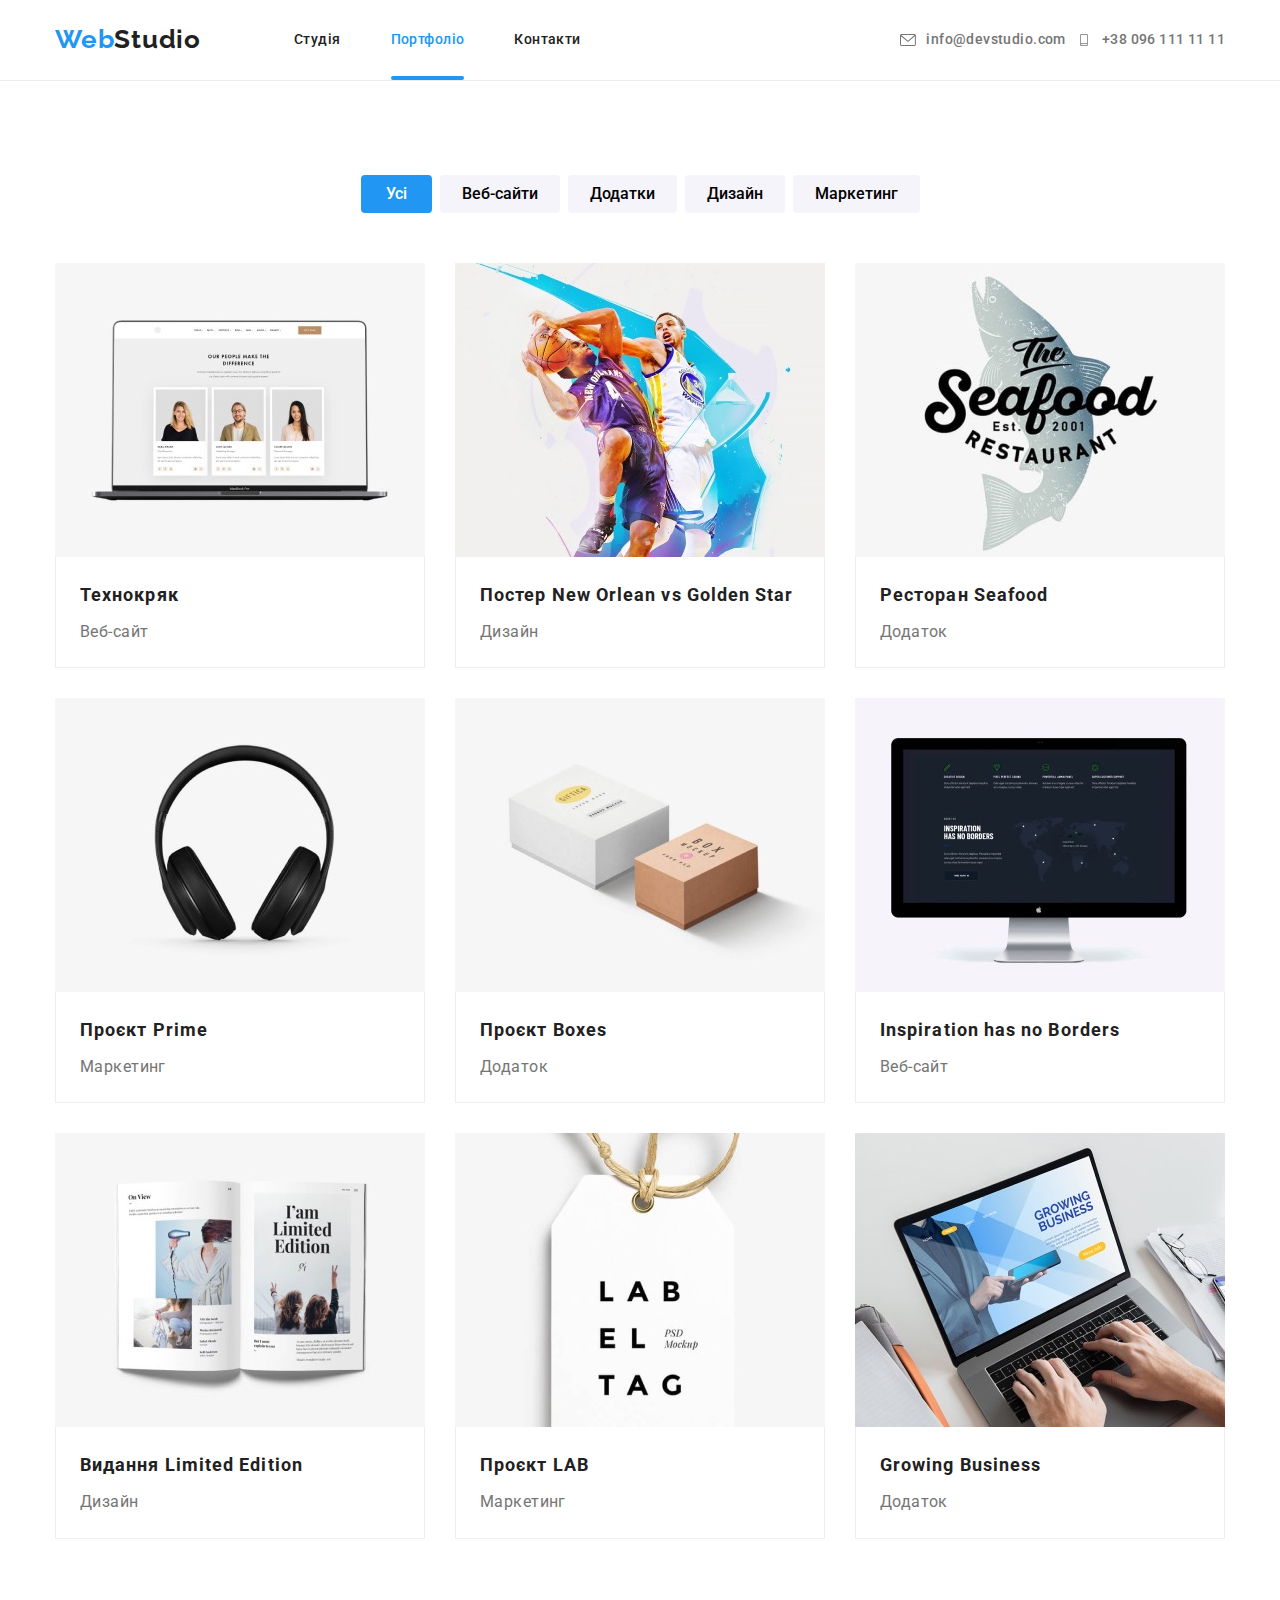
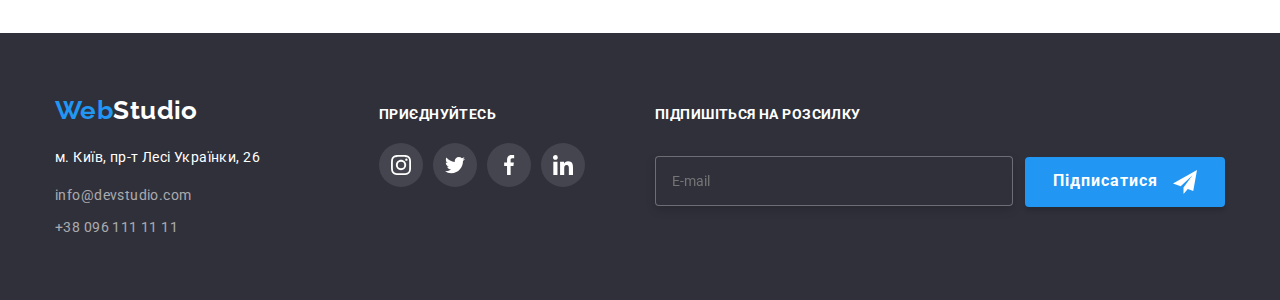
==== commit f993d2d2: "hw8" ====
--- a/portfolio.html
+++ b/portfolio.html
@@ -131,7 +131,7 @@
                 <div class="portfolio-animation">
                   <picture>
                     <source
-                      srcset="./images/img-13-2.jpg 1x, ./images/portfolio@2x.jpg 2x"
+                      srcset="./images/img13-2.jpg 1x, ./images/portfolio@2x.jpg 2x"
                       media="(min-width:1200px)"
                       type="image/jpeg"
                     />
@@ -261,7 +261,7 @@
                       type="image/jpeg"
                     />
                     <source
-                      srcset="./images/portfoli4-tablet.jpg 1x, ./images/portfolio4-tablet@2x.jpg 2x"
+                      srcset="./images/portfolio4-tablet.jpg 1x, ./images/portfolio4-tablet@2x.jpg 2x"
                       media="(min-width:768px)"
                       type="image/jpeg"
                     />
--- a/css/main.min.css
+++ b/css/main.min.css
@@ -1 +1 @@
-:root{--primary-text-color: #757575;--secondary-text-color: #212121;--title-text-color: #ffffff;--accent-color: #2196f3;--secondary-button-color: #f5f4fa;--background-color-main: #2f303a;--main-font: Roboto, sans-serif;--secondary-font: Raleway, sans-serif}.visually-hidden{position:absolute;width:1px;height:1px;margin:-1px;border:0;padding:0;white-space:nowrap;clip-path:inset(100%);clip:rect(0 0 0 0);overflow:hidden}html{box-sizing:border-box}body{color:var(--primary-text-color);background-color:var(--title-text-color);font-family:Roboto,sans-serif;font-size:14px;letter-spacing:.03em}img{display:block;max-width:100%;height:auto}.image{display:block}.section{padding-top:94px;padding-bottom:94px}.link{text-decoration:none}.container{padding-left:15px;padding-right:15px}@media screen and (min-width: 480px){.container{width:480px;margin-left:auto;margin-right:auto}}@media screen and (min-width: 768px){.container{width:768px}}@media screen and (min-width: 1200px){.container{width:1200px}}.hero{background-color:var(--background-color-main);padding-top:200px;padding-bottom:200px;margin:0 auto}.hero.overlay{max-width:1600px;height:600px;outline:1px solid #000;margin-left:auto;margin-right:auto;background-image:linear-gradient(rgba(47, 48, 58, 0.4), rgba(47, 48, 58, 0.4)),url("../images/Img-backgr.jpg");background-size:cover;background-repeat:no-repeat;background-position:center}@media screen and (min-device-pixel-ratio: 2),screen and (min-resolution: 192dpi),screen and (min-resolution: 2dppx){.hero.overlay{background-image:linear-gradient(rgba(47, 48, 58, 0.4), rgba(47, 48, 58, 0.4)),url("../images/Img-backgr@2x.jpg")}}@media screen and (max-width: 767px){.hero.overlay{background-image:linear-gradient(rgba(47, 48, 58, 0.4), rgba(47, 48, 58, 0.4)),url("../images/Headerimg_mobile.jpg")}}@media screen and (min-resolution: 2dppx){.hero.overlay{background-image:linear-gradient(rgba(47, 48, 58, 0.4), rgba(47, 48, 58, 0.4)),url("../images/Headerimg_mobile@2x.jpg")}}@media screen and (min-width: 768px){.hero.overlay{background-image:linear-gradient(rgba(47, 48, 58, 0.4), rgba(47, 48, 58, 0.4)),url("../images/Headerimg_tablet.jpg")}}@media screen and (min-resolution: 2dppx){.hero.overlay{background-image:linear-gradient(rgba(47, 48, 58, 0.4), rgba(47, 48, 58, 0.4)),url("../images/Headerimg_tablet@2x.jpg")}}.button.primary{color:var(--title-text-color);background-color:var(--accent-color);font-weight:700;font-size:16px;line-height:1.9;margin:0 auto;display:block;cursor:pointer;vertical-align:middle;padding-top:10px;padding-bottom:10px;padding-left:32px;padding-right:32px;border:none;box-shadow:0px 4px 4px rgba(0,0,0,.15);border-radius:4px}.modal-close-btn{position:absolute;top:8px;right:8px;display:flex;justify-content:center;align-items:center;width:30px;height:30px;border-radius:50%;background:#fff;border:1px solid rgba(0,0,0,.1);padding:0;cursor:pointer}.modal-close-btn:hover svg.modal-close-icon,.modal-close-btn:focus svg.modal-close-icon{fill:#2196f3}.modal-close-icon{width:18px;height:18px;fill:#000;padding:0;vertical-align:middle;transition:fill 250ms cubic-bezier(0.4, 0, 0.2, 1)}.social-list-link{display:flex;align-items:center;justify-content:center;width:44px;height:44px;background-color:#fff;border-radius:50%;transition:background-color 250ms cubic-bezier(0.4, 0, 0.2, 1)}.social-list-link:hover,.social-list-link:focus{background-color:#2196f3}.social-list-icon{fill:#afb1b8}.social-list-item{display:block;margin-right:10px;max-width:480px}.social-list-item:last-child{margin:0}a svg.social-list-icon{transition:fill 250ms cubic-bezier(0.4, 0, 0.2, 1)}a:hover svg.social-list-icon,a:focus svg.social-list-icon{fill:#fff}.social-list{display:flex;justify-content:center;padding-left:0;margin:0}.hero__title{color:var(--title-text-color);font-size:26px;line-height:1.4;letter-spacing:.06em;font-weight:900;max-width:360px;word-wrap:break-word;margin:0 auto;text-align:center;margin-bottom:30px;text-transform:uppercase}@media screen and (min-width: 1200px){.hero__title{max-width:696px;font-size:44px;line-height:1.36}}.backdrop{position:fixed;top:0;left:0;width:100vw;height:100vh;background-color:rgba(0,0,0,.2);transition:visibility 250ms cubic-bezier(0.4, 0, 0.2, 1),opacity 250ms cubic-bezier(0.4, 0, 0.2, 1)}.backdrop.is-hidden{opacity:0;pointer-events:none;visibility:hidden}.modal{position:absolute;width:528px;height:581px;left:50%;top:50%;transform:translate(-50%, -50%) scale(1);background:#fff;box-shadow:0px 1px 3px rgba(0,0,0,.12),0px 1px 1px rgba(0,0,0,.14),0px 2px 1px rgba(0,0,0,.2);border-radius:4px;padding:40px;transition:transform 250ms cubic-bezier(0.4, 0, 0.2, 1)}.backdrop.is-hidden .modal{transform:translate(-50%, -50%) scale(0.6)}.title-modal-form{margin:0;font-family:"Roboto";font-weight:700;font-size:20px;line-height:1.15;text-align:center;letter-spacing:.03em;color:#212121}.data{font-family:"Roboto";font-size:12px;line-height:1.16;letter-spacing:.01em;color:#757575;margin-bottom:4px}.comment{width:100%;height:120px;margin-top:4px;padding:12px 16px;resize:none;border:1px solid rgba(33,33,33,.2);border-radius:4px;font-family:"Roboto";font-size:12px;line-height:1.16;letter-spacing:.01em;color:rgba(117,117,117,.5);color:#000}.comment:focus{border-color:var(--accent-color);transition:border-color 250ms cubic-bezier(0.4, 0, 0.2, 1);outline:none}.header__container{display:flex;justify-content:space-between;align-items:center}.header{padding-top:0;padding-bottom:0;position:relative}@media screen and (max-width: 767px){.header{padding-top:16px;padding-bottom:16px}}.header{border-bottom:1px solid #ececec}.container .header__container{display:flex;align-items:center;height:80px}.header__logo{color:var(--secondary-text-color);font-weight:700;font-size:26px;line-height:1.2;font-family:"Raleway",sans-serif;text-decoration:none}.header__logo.link{font-weight:700;font-size:26px;line-height:1.2;letter-spacing:.03em;color:var(--secondary-text-color);text-decoration:none}.header__menu{display:flex;align-items:center}.header__link .link{display:flex}.list{list-style:none;padding-left:0;gap:30px;padding:0;margin-left:0;margin:0}.contacts.list .mail{margin-right:50px}.accent{color:var(--accent-color)}.contacts__icon{fill:#757575;padding:0;margin-right:10px;vertical-align:middle}a svg.contacts__icon{transition:fill 250ms cubic-bezier(0.4, 0, 0.2, 1)}a:hover svg.contacts__icon,a:focus svg.contacts__icon{fill:#2196f3}.contacts__info{display:flex;color:var(--primary-text-color);font-weight:500;font-size:14px;line-height:1.14;text-decoration:none;list-style:none;flex-wrap:wrap;padding-left:auto;padding-right:10px;padding:0;margin:0 0 0 auto;align-items:center;justify-content:center;transition:color 250ms cubic-bezier(0.4, 0, 0.2, 1)}.contacts__info:hover,.contacts__info:focus{color:var(--accent-color)}@media screen and (max-width: 767px){.contacts__info{display:none}}.contacts{display:flex;color:var(--primary-text-color);font-weight:500;font-size:14px;line-height:1.14;text-decoration:none;list-style:none;flex-wrap:wrap;padding-left:auto;gap:50px;margin:0 0 0 auto}@media screen and (max-width: 767px){.contacts{display:none}}@media screen and (min-width: 768px){.contacts{list-style:none;margin-left:auto;line-height:1.17;font-size:12px;gap:10px}}.contact-form-field{display:block;margin-bottom:10px}.contact-form-input{width:100%;height:40px;border:1px solid rgba(33,33,33,.2);border-radius:4px;padding-left:42px;transform:border-color 250ms cubic-bezier(0.4, 0, 0.2, 1)}.contact-form-input:focus{border-color:var(--accent-color);outline:none}.contact-form-input-wrapper{position:relative;display:block;margin-top:4px}.contact-form-icon{position:absolute;top:50%;left:0;fill:#212121;padding:0;margin-left:12px;transform:translateY(-50%);transition:fill 250ms cubic-bezier(0.4, 0, 0.2, 1)}.contact-form-input:focus+.contact-form-icon{fill:var(--accent-color)}.contact-form-submit-btn{width:200px;height:50px;left:700px;top:713px;padding:10px 52px;background:#188ce8;box-shadow:0px 4px 4px rgba(0,0,0,.15);border-radius:4px;border:none;cursor:pointer;font-family:"Roboto";font-weight:700;font-size:16px;line-height:1.8;display:block;margin:0 auto;align-items:center;text-align:center;letter-spacing:.06em;color:#fff;margin-top:30px}.contact-form-submit-btn:hover,.contact-form-submit-btn:focus{transition:box-shadow 250ms cubic-bezier(0.4, 0, 0.2, 1)}.contact-form-checkbox-label{display:flex;align-items:center;font-family:"Roboto";font-size:14px;line-height:1.7;letter-spacing:.03em;color:#757575;background-color:#fff}.contact-form-checkbox{margin-bottom:10px;border:2px solid #212121;color:var(--accent-color)}.contact-form-checkbox:checked{background-color:var(--accent-color)}.contact-form-checkbox:checked{background-color:#2196f3;outline-offset:2px}.contact-checkbox{margin-left:13px}.checkbox-link{color:#2196f3}.check-icon{display:flex;align-items:center;justify-content:center;fill:#fff;padding:0;vertical-align:middle;cursor:pointer;width:15px;height:16px}.black-border{display:flex;border:2px solid #000;border-radius:2px;width:16px;height:15px;margin-right:8.38px;align-items:center;justify-content:center}.contact-form-checkbox:checked+.contact-form-checkbox-label .black-border{background-color:var(--accent-color);border-color:#2196f3;outline-offset:2px}.contact-form-checkbox:focus+.contact-form-checkbox-label .black-border{border-radius:2px;border:2px solid #2196f3}.duty__list{list-style:none;display:flex;flex-wrap:wrap;padding-left:0;margin-right:30px;padding:0;margin-left:0;margin:0;gap:30px}.duty__item{width:270px}@media screen and (max-width: 767px){.duty__item{width:450px}}@media screen and (max-width: 1199px){.duty__item{width:354px}}.duty__link{display:flex;align-items:center;justify-content:center;width:100%;height:120px;margin-bottom:30px;background-color:#f5f4fa;border-radius:4px}@media screen and (max-width: 767px){.duty__link{width:450px}}.duty__title{color:var(--secondary-text-color);font-weight:700;font-size:14px;line-height:1.14;margin-bottom:10px;margin-top:0}@media screen and (max-width: 767px){.duty__title{text-align:center}}.duty__text{font-size:14px;line-height:1.7;margin:0}.header__link{color:var(--secondary-text-color);font-weight:500;font-size:14px;line-height:1.14;text-decoration:none;display:flex;align-items:center;margin-left:93px;transition:color 250ms cubic-bezier(0.4, 0, 0.2, 1)}.header__link:hover,.header__link:focus{color:var(--accent-color)}@media screen and (max-width: 767px){.header__link{display:none}}.header__link .item{margin-right:50px;padding-top:32px;padding-bottom:32px}.header__link .item:last-child{margin:0}.header__link .item:not(:last-child){margin-right:50px}.header__link.list{color:var(--secondary-text-color);font-weight:500;font-size:14px;line-height:1.14;text-decoration:none;gap:50px}.header__link .link{display:block;color:var(--accent-color);text-decoration:none;padding-top:32px;padding-bottom:32px;transition:color 250ms cubic-bezier(0.4, 0, 0.2, 1)}.header__link .link:hover,.header__link .link:focus{color:var(--primary-text-color)}.header__link .link.current{position:relative;color:var(--accent-color)}.header__link .link.current::after{content:"";position:absolute;width:100%;height:4px;background-color:var(--accent-color);bottom:0;left:0;border-radius:2px}.gallery{max-width:450px}@media screen and (min-width: 768px){.gallery{width:calc((100% - 30px)/2)}}@media screen and (min-width: 1200px){.gallery{width:calc((100% - 60px)/3)}}.gallerylist{list-style:none;padding:0;margin-left:0;margin:0;display:flex;flex-wrap:wrap;padding-left:0;gap:30px}.link-sdw{text-decoration:none;display:block;transition:box-shadow 250ms cubic-bezier(0.4, 0, 0.2, 1)}.link-sdw:hover{box-shadow:0px 1px 1px rgba(0,0,0,.12),0px 4px 4px rgba(0,0,0,.06),1px 4px 6px rgba(0,0,0,.16)}.portfolio-animation{position:relative;overflow:hidden;transition:transform 250ms cubic-bezier(0.4, 0, 0.2, 1)}.blue-text{position:absolute;margin:0;padding-top:63px;padding-bottom:63px;padding-left:24px;padding-right:24px;background-color:rgba(33,150,243,.9);width:100%;height:100%;font-family:"Roboto";font-style:normal;font-size:18px;line-height:1.6;letter-spacing:.03em;color:#fff;transition:transform 250ms ease}.portfolio-animation:hover .blue-text{transform:translateY(-100%)}.link-sdw:hover .blue-text,.link-sdw:focus .blue-text{transform:translateY(-100%)}.image-blue{display:block;position:relative}.info-name{padding-left:24px;padding-right:24px;padding-top:20px;padding-bottom:20px;border-bottom:1px solid #eee;border-left:1px solid #eee;border-right:1px solid #eee}@media screen and (min-width: 768px)and (max-width: 1199px){.info-name{flex-grow:1}}.title-name{color:var(--secondary-text-color);font-weight:700;font-size:18px;line-height:2;text-decoration:none;margin-bottom:4px;margin-top:0}.discr{color:var(--primary-text-color);font-size:16px;line-height:1.9;text-decoration:none;margin-top:0;margin-bottom:0}.button-list{list-style:none;display:flex;flex-wrap:wrap;gap:8px;padding:0;justify-content:center;margin:0;margin-bottom:50px}.button.secondary{background-color:var(--secondary-button-color);font-weight:500;font-size:16px;line-height:1.6;cursor:pointer;padding-top:6px;padding-bottom:6px;padding-left:22px;padding-right:22px;border:none;border-radius:4px;transition:box-shadow 250ms cubic-bezier(0.4, 0, 0.2, 1),background-color 250ms cubic-bezier(0.4, 0, 0.2, 1),color 250ms cubic-bezier(0.4, 0, 0.2, 1)}.button.secondary:hover,.button.secondary:focus{box-shadow:0px 3px 1px rgba(0,0,0,.1),0px 1px 2px rgba(0,0,0,.08),0px 2px 2px rgba(0,0,0,.12);border-radius:4px;color:var(--title-text-color);background-color:var(--accent-color)}.button.secondary.blue{background-color:var(--accent-color);color:var(--title-text-color);padding-top:6px;padding-bottom:6px;padding-left:25px;padding-right:25px;transition:box-shadow 250ms cubic-bezier(0.4, 0, 0.2, 1)}.button.secondary.blue:hover,.button.secondary.blue:focus{box-shadow:0px 3px 1px rgba(0,0,0,.1),0px 1px 2px rgba(0,0,0,.08),0px 2px 2px rgba(0,0,0,.12);border-radius:4px}.section-work{padding-bottom:94px}@media screen and (max-width: 1199px){.section-work{display:none}}.section-title{color:var(--secondary-text-color);font-weight:700;font-size:36px;line-height:1.2;text-align:center;margin-bottom:50px;margin-top:0}@media screen and (max-width: 767px){.section-title{margin-bottom:30px;text-align:center}}@media screen and (min-width: 768px)and (max-width: 1199px){.section-title{font-size:28px;line-height:1.17;margin-bottom:30px}}.thumb{position:relative}.pic-text{position:absolute;padding-top:27px;padding-bottom:27px;margin:0;bottom:0;left:0;width:100%;height:70px;background-color:rgba(47,48,58,.8);font-family:"Roboto";font-weight:700;font-size:14px;line-height:1.14;text-align:center;letter-spacing:.03em;text-transform:uppercase;color:#fff}.block.secondary{background-color:var(--secondary-button-color)}.item-shadow{box-shadow:0px 1px 3px rgba(0,0,0,.12),0px 1px 1px rgba(0,0,0,.14),0px 2px 1px rgba(0,0,0,.2);border-radius:0px 0px 4px 4px}@media screen and (min-width: 768px)and (max-width: 1199px){.item-shadow{flex-basis:calc((100% - 30px)/2)}}@media screen and (min-width: 1200px){.item-shadow{max-width:270px}}.names{padding-top:30px;padding-bottom:30px;background-color:#fff}.person{text-align:center;font-weight:500;font-size:16px;line-height:1.2;margin-bottom:10px;margin-top:0}.prof{text-align:center;font-size:16px;line-height:1.2;margin-top:0;margin-bottom:16px}.client-link{display:flex;justify-content:center;align-items:center;width:100%;height:100%;color:#afb1b8;border:1px solid #afb1b8;border-radius:4px;background-color:#fff;margin:0;transition:border-color 250ms cubic-bezier(0.4, 0, 0.2, 1)}.client-link:hover{border:1px solid #2196f3;border-radius:4px}.client-list-item{height:92px;flex-basis:calc((100% - 30px)/2)}@media screen and (min-width: 768px){.client-list-item{flex-basis:calc((100% - 60px)/3)}}@media screen and (min-width: 1200px){.client-list-item{flex-basis:calc((100% - 150px)/6)}}a svg.client-icon{transition:fill 250ms cubic-bezier(0.4, 0, 0.2, 1)}.client-icon{fill:currentColor}.client-icon:hover svg{fill:#2196f3}a:hover svg.client-icon,a:focus svg.client-icon{fill:#2196f3}.client-list-icons{list-style:none;display:flex;flex-wrap:wrap;padding-left:0;margin:0;gap:30px}.container.clients{display:block}.footer__logo{font-family:Raleway;color:var(--title-text-color);font-weight:700;font-size:26px;line-height:1.2;text-decoration:none}.adres{margin-top:0;margin-bottom:0}.email{margin-bottom:9px}.contacts__footer{font-size:14px;line-height:1.7;letter-spacing:.03em;color:rgba(255,255,255,.6);list-style:none;padding-left:0;padding:0;margin-bottom:0;text-decoration:none}.infoicons{display:flex}@media screen and (max-width: 767px){.infoicons{display:block}}@media screen and (min-width: 768px){.infoicons{display:flex;justify-content:space-between;width:100%;padding-left:76px;padding-right:89px;padding-bottom:60px}}@media screen and (min-width: 1200px){.infoicons{align-items:baseline;padding-left:0}}.footer-list{list-style:none;padding-left:0;padding:0;margin-bottom:0}.footer-icons{text-align:center;display:block}@media screen and (max-width: 767px){.footer-icons{padding-bottom:60px}}@media screen and (min-width: 1200px){.footer-icons{margin-left:0;display:block;text-align:left}}.footer-social-list-link{display:flex;align-items:center;justify-content:center;width:44px;height:44px;background-color:rgba(255,255,255,.1);border-radius:50%;transition:background-color 250ms cubic-bezier(0.4, 0, 0.2, 1)}.footer-social-list-link:hover,.footer-social-list-link:focus{background-color:#2196f3}.footer-social-list-icon{fill:#fff}.form{margin-left:auto;text-align:center}@media screen and (min-width: 768px){.form{display:flex;flex-direction:column;align-items:center}}@media screen and (min-width: 1200px){.form{margin-left:0;text-align:left}}@media screen and (min-width: 768px){.form-decktop{display:flex;flex-direction:column;align-items:center}}@media screen and (min-width: 1200px){.form-decktop{flex-direction:row;align-items:baseline}}.form input{margin:0;width:358px;height:50px;border:1px solid rgba(255,255,255,.3);filter:drop-shadow(0px 4px 4px rgba(0, 0, 0, 0.15));border-radius:4px;background:#2f303a;padding-left:16px}.subcribe-input{transform:border-color 250 ms cubic-bezier(0.4, 0, 0.2, 1);color:#fff}.subcribe-input:focus{border-color:var(--title-text-color);outline:none}.sub-text{font-family:"Roboto";font-weight:700;font-size:14px;line-height:1.14;letter-spacing:.03em;text-transform:uppercase;color:#fff}@media screen and (min-width: 1200px){.sub-text{text-align:left;width:100%}}.btn-submit{width:200px;height:50px;left:1213px;top:1757px;font-family:"Roboto";font-weight:700;font-size:16px;line-height:1.9;align-items:center;text-align:center;letter-spacing:.06em;color:#fff;background:#2196f3;box-shadow:0px 4px 4px rgba(0,0,0,.15);border-radius:4px;border:none;margin-left:12px;padding:0;margin-top:20px}.btn-sub-icon{width:24px;height:24px;fill:#fff;margin-left:10px;padding:0;vertical-align:middle}footer .container{align-items:baseline}@media screen and (min-width: 768px){footer .container{gap:70px;align-items:baseline}}@media screen and (min-width: 1200px){footer .container{display:flex}}.footer-block{background-color:var(--background-color-main);padding-top:60px;padding-bottom:60px}.footer{color:var(--title-text-color);font-style:normal;font-size:14px;line-height:1.7;text-decoration:none;margin-top:20px}.footer-info{text-align:center;padding-bottom:60px}@media screen and (min-width: 768px){.footer-info{display:block;justify-content:space-between}}@media screen and (min-width: 1200px){.footer-info{text-align:left}}.footer-list{list-style:none}.footer-links-title{color:var(--title-text-color);font-weight:700;font-size:14px;line-height:1.14;margin-bottom:20px;margin-top:0;padding-right:0}.mobile-menu{padding:0;margin:0;list-style:none}@media screen and (min-width: 768px){.mobile-menu{display:none}}.mob-menu{margin-bottom:48px}.mobile-menu__list{font-family:Roboto;list-style:none;margin-bottom:32px}.mobile-menu__soclink{display:block;font-family:var(--main-font);font-weight:500;font-size:18px;line-height:1.2;text-decoration:none;list-style:none;color:#2196f3}.mobile-menu__socials{display:flex;gap:10px;flex-wrap:wrap;font-size:18px;list-style:none;padding-left:0}.mobile-menu__item:not(:last-child){display:flex;gap:10px}.mobile-menu__item:not(:last-child)::after{content:"";display:block;height:100%;width:1px;background-color:rgba(33,33,33,.2)}.mobile-menu__link{display:block;text-decoration:none;list-style:none;font-family:var(--main-font);font-size:40px;line-height:1.15;font-weight:500;line-height:1.2;color:#212121;margin-bottom:32px;transition:color 250ms cubic-bezier(0.4, 0, 0.2, 1)}.mobile-menu__link:hover,.mobile-menu__link:focus{color:#2196f3}.mobile-menu__link-activ{color:var(--accent-color)}.mobile-contacts{list-style:none;padding-left:0;margin-bottom:64px}.mob-contacts{margin-bottom:32px}.mobile-contacts__mail{font-family:var(--main-font);font-size:24px;line-height:1.17;color:#757575;text-decoration:none;margin-bottom:64px}.mobile-contacts__tel{font-family:var(--main-font);font-size:24px;line-height:1.17;color:#2196f3;text-decoration:none;margin-bottom:32px}.menu-toggle{min-width:40px;min-height:40px;display:flex;align-items:center;justify-content:center;background-color:rgba(0,0,0,0);border:none;border-radius:50%;padding:0;margin:0;line-height:0;cursor:pointer;outline:none;color:#000}@media screen and (min-width: 768px){.menu-toggle{display:none}}.menu-toggle__icon{fill:#212121;transition:fill 250ms cubic-bezier(0.4, 0, 0.2, 1)}.menu-toggle__icon:hover,.menu-toggle__icon:focus{fill:#2196f3}.menu-container .menu-toggle{position:absolute;top:16px;right:16px;color:#212121;transition:color 250ms cubic-bezier(0.4, 0, 0.2, 1)}.menu-container .menu-toggle:hover,.menu-container .menu-toggle:focus{color:#2196f3}.mobile-menu__close-btn{position:absolute;top:10px;right:15px;background:rgba(0,0,0,0);border:none;padding:0;line-height:0}@media screen and (min-width: 768px){.mobile-menu__close-btn{display:none}}.menu-container{display:flex;flex-direction:column;justify-content:space-between;position:fixed;top:0;left:0;width:100vw;height:100vh;padding:32px;background-color:#fff;z-index:999;transform:translateX(100%);transition:transform 250ms ease-in-out}.menu-container.is-open{transform:translateX(0)}/*# sourceMappingURL=main.min.css.map */+:root{--primary-text-color: #757575;--secondary-text-color: #212121;--title-text-color: #ffffff;--accent-color: #2196f3;--secondary-button-color: #f5f4fa;--background-color-main: #2f303a;--main-font: Roboto, sans-serif;--secondary-font: Raleway, sans-serif}.visually-hidden{position:absolute;width:1px;height:1px;margin:-1px;border:0;padding:0;white-space:nowrap;clip-path:inset(100%);clip:rect(0 0 0 0);overflow:hidden}html{box-sizing:border-box}body{color:var(--primary-text-color);background-color:var(--title-text-color);font-family:Roboto,sans-serif;font-size:14px;letter-spacing:.03em}img{display:block;max-width:100%;height:auto}.image{display:block}.section{padding-top:60px;padding-bottom:60px}@media screen and (min-width: 1200px){.section{padding-top:94px;padding-bottom:94px}}.link{text-decoration:none}.container{padding-left:15px;padding-right:15px}@media screen and (min-width: 480px){.container{width:480px;margin-left:auto;margin-right:auto}}@media screen and (min-width: 768px){.container{width:768px}}@media screen and (min-width: 1200px){.container{width:1200px}}.hero{background-color:var(--background-color-main);padding-top:180px;padding-bottom:180px;margin:0 auto}@media screen and (min-width: 1200px){.hero{padding-top:200px;padding-bottom:200px;margin:0 auto}}.hero.overlay{max-width:1600px;outline:1px solid #000;margin-left:auto;margin-right:auto;background-image:linear-gradient(rgba(47, 48, 58, 0.4), rgba(47, 48, 58, 0.4)),url("../images/Img-backgr.jpg");background-size:cover;background-repeat:no-repeat;background-position:center}@media screen and (min-device-pixel-ratio: 2),screen and (min-resolution: 192dpi),screen and (min-resolution: 2dppx){.hero.overlay{background-image:linear-gradient(rgba(47, 48, 58, 0.4), rgba(47, 48, 58, 0.4)),url("../images/Img-backgr@2x.jpg")}}@media screen and (max-width: 767px){.hero.overlay{background-image:linear-gradient(rgba(47, 48, 58, 0.4), rgba(47, 48, 58, 0.4)),url("../images/Headerimg_mobile.jpg")}}@media screen and (min-resolution: 2dppx){.hero.overlay{background-image:linear-gradient(rgba(47, 48, 58, 0.4), rgba(47, 48, 58, 0.4)),url("../images/Headerimg_mobile@2x.jpg")}}@media screen and (min-width: 768px){.hero.overlay{background-image:linear-gradient(rgba(47, 48, 58, 0.4), rgba(47, 48, 58, 0.4)),url("../images/Headerimg_tablet.jpg")}}@media screen and (min-resolution: 2dppx){.hero.overlay{background-image:linear-gradient(rgba(47, 48, 58, 0.4), rgba(47, 48, 58, 0.4)),url("../images/Headerimg_tablet@2x.jpg")}}@media screen and (max-width: 1199px){.hero.overlay{padding-top:180px;padding-bottom:180px;margin:0 auto}}.button.primary{color:var(--title-text-color);background-color:var(--accent-color);font-weight:700;font-size:16px;line-height:1.9;margin:0 auto;display:block;cursor:pointer;vertical-align:middle;padding-top:10px;padding-bottom:10px;padding-left:32px;padding-right:32px;border:none;box-shadow:0px 4px 4px rgba(0,0,0,.15);border-radius:4px}.modal-close-btn{position:absolute;top:8px;right:8px;display:flex;justify-content:center;align-items:center;width:30px;height:30px;border-radius:50%;background:#fff;border:1px solid rgba(0,0,0,.1);padding:0;cursor:pointer}.modal-close-btn:hover svg.modal-close-icon,.modal-close-btn:focus svg.modal-close-icon{fill:#2196f3}.modal-close-icon{width:18px;height:18px;fill:#000;padding:0;vertical-align:middle;transition:fill 250ms cubic-bezier(0.4, 0, 0.2, 1)}.social-list-link{display:flex;align-items:center;justify-content:center;width:44px;height:44px;background-color:#fff;border-radius:50%;transition:background-color 250ms cubic-bezier(0.4, 0, 0.2, 1)}.social-list-link:hover,.social-list-link:focus{background-color:#2196f3}.social-list-icon{fill:#afb1b8}.social-list-item{display:block;margin-right:10px;max-width:480px}.social-list-item:last-child{margin:0}a svg.social-list-icon{transition:fill 250ms cubic-bezier(0.4, 0, 0.2, 1)}a:hover svg.social-list-icon,a:focus svg.social-list-icon{fill:#fff}.social-list{display:flex;justify-content:center;padding-left:0;margin:0}.hero__title{color:var(--title-text-color);font-size:26px;line-height:1.4;letter-spacing:.06em;font-weight:900;max-width:360px;word-wrap:break-word;margin:0 auto;text-align:center;margin-bottom:30px;text-transform:uppercase}@media screen and (min-width: 1200px){.hero__title{max-width:696px;font-size:44px;line-height:1.36}}.backdrop{position:fixed;top:0;left:0;width:100vw;height:100vh;background-color:rgba(0,0,0,.2);transition:visibility 250ms cubic-bezier(0.4, 0, 0.2, 1),opacity 250ms cubic-bezier(0.4, 0, 0.2, 1)}.backdrop.is-hidden{opacity:0;pointer-events:none;visibility:hidden}.modal{position:absolute;width:320px;height:581px;left:50%;top:50%;transform:translate(-50%, -50%) scale(1);background:#fff;box-shadow:0px 1px 3px rgba(0,0,0,.12),0px 1px 1px rgba(0,0,0,.14),0px 2px 1px rgba(0,0,0,.2);border-radius:4px;padding:40px;transition:transform 250ms cubic-bezier(0.4, 0, 0.2, 1)}@media screen and (min-width: 481px)and (max-width: 1199px){.modal{width:450px;height:609px}}@media screen and (min-width: 1200px){.modal{width:528px;height:581px}}.backdrop.is-hidden .modal{transform:translate(-50%, -50%) scale(0.6)}.title-modal-form{margin:0;font-family:"Roboto";font-weight:700;font-size:20px;line-height:1.15;text-align:center;letter-spacing:.03em;color:#212121}.data{font-family:"Roboto";font-size:12px;line-height:1.16;letter-spacing:.01em;color:#757575;margin-bottom:4px}.comment{width:100%;height:120px;margin-top:4px;padding:12px 16px;resize:none;border:1px solid rgba(33,33,33,.2);border-radius:4px;font-family:"Roboto";font-size:12px;line-height:1.16;letter-spacing:.01em;color:rgba(117,117,117,.5);color:#000}.comment:focus{border-color:var(--accent-color);transition:border-color 250ms cubic-bezier(0.4, 0, 0.2, 1);outline:none}.header__container{display:flex;justify-content:space-between;align-items:center}.header{padding-top:0;padding-bottom:0;position:relative}@media screen and (max-width: 767px){.header{padding-top:16px;padding-bottom:16px}}.header{border-bottom:1px solid #ececec}.container .header__container{display:flex;align-items:center;height:80px}.header__logo{color:var(--secondary-text-color);font-weight:700;font-size:26px;line-height:1.2;font-family:"Raleway",sans-serif;text-decoration:none}.header__logo.link{font-weight:700;font-size:26px;line-height:1.2;letter-spacing:.03em;color:var(--secondary-text-color);text-decoration:none}.header__menu{display:flex;align-items:center}.header__link .link{display:flex}.list{list-style:none;padding-left:0;gap:30px;padding:0;margin-left:0;margin:0}.contacts.list .mail{margin-right:50px}.accent{color:var(--accent-color)}.contacts__icon{fill:#757575;padding:0;margin-right:10px;vertical-align:middle}a svg.contacts__icon{transition:fill 250ms cubic-bezier(0.4, 0, 0.2, 1)}a:hover svg.contacts__icon,a:focus svg.contacts__icon{fill:#2196f3}.contacts__info{display:flex;color:var(--primary-text-color);font-weight:500;font-size:14px;line-height:1.14;text-decoration:none;list-style:none;flex-wrap:wrap;padding-left:auto;padding-right:10px;padding:0;margin:0 0 0 auto;align-items:center;justify-content:center;transition:color 250ms cubic-bezier(0.4, 0, 0.2, 1)}.contacts__info:hover,.contacts__info:focus{color:var(--accent-color)}@media screen and (max-width: 767px){.contacts__info{display:none}}.contacts{display:flex;color:var(--primary-text-color);font-weight:500;font-size:14px;line-height:1.14;text-decoration:none;list-style:none;flex-wrap:wrap;padding-left:auto;gap:50px;margin:0 0 0 auto}@media screen and (max-width: 767px){.contacts{display:none}}@media screen and (min-width: 768px){.contacts{list-style:none;margin-left:auto;line-height:1.17;font-size:12px;gap:10px}}.contact-form-field{display:block;margin-bottom:10px}.contact-form-input{width:100%;height:40px;border:1px solid rgba(33,33,33,.2);border-radius:4px;padding-left:42px;transform:border-color 250ms cubic-bezier(0.4, 0, 0.2, 1)}.contact-form-input:focus{border-color:var(--accent-color);outline:none}.contact-form-input-wrapper{position:relative;display:block;margin-top:4px}.contact-form-icon{position:absolute;top:50%;left:0;fill:#212121;padding:0;margin-left:12px;transform:translateY(-50%);transition:fill 250ms cubic-bezier(0.4, 0, 0.2, 1)}.contact-form-input:focus+.contact-form-icon{fill:var(--accent-color)}.contact-form-submit-btn{width:200px;height:50px;left:700px;top:713px;padding:10px 52px;background:#188ce8;box-shadow:0px 4px 4px rgba(0,0,0,.15);border-radius:4px;border:none;cursor:pointer;font-family:"Roboto";font-weight:700;font-size:16px;line-height:1.8;display:block;margin:0 auto;align-items:center;text-align:center;letter-spacing:.06em;color:#fff}.contact-form-submit-btn:hover,.contact-form-submit-btn:focus{transition:box-shadow 250ms cubic-bezier(0.4, 0, 0.2, 1)}@media screen and (min-width: 480px){.contact-form-submit-btn{margin-top:30px}}.contact-form-checkbox-label{display:flex;align-items:center;font-family:"Roboto";font-size:14px;line-height:1.7;letter-spacing:.03em;color:#757575;background-color:#fff}.contact-form-checkbox{margin-bottom:10px;border:2px solid #212121;color:var(--accent-color)}.contact-form-checkbox:checked{background-color:var(--accent-color)}.contact-form-checkbox:checked{background-color:#2196f3;outline-offset:2px}.contact-checkbox{margin-left:13px}.checkbox-link{color:#2196f3}.check-icon{display:flex;align-items:center;justify-content:center;fill:#fff;padding:0;vertical-align:middle;cursor:pointer;width:15px;height:16px}.black-border{display:flex;border:2px solid #000;border-radius:2px;width:16px;height:15px;margin-right:8.38px;align-items:center;justify-content:center}.contact-form-checkbox:checked+.contact-form-checkbox-label .black-border{background-color:var(--accent-color);border-color:#2196f3;outline-offset:2px}.contact-form-checkbox:focus+.contact-form-checkbox-label .black-border{border-radius:2px;border:2px solid #2196f3}.duty__list{list-style:none;display:flex;flex-wrap:wrap;padding-left:0;margin-right:30px;padding:0;margin-left:0;margin:0;gap:30px}.duty__item{width:270px}@media screen and (max-width: 767px){.duty__item{width:450px}}@media screen and (max-width: 1199px){.duty__item{width:354px}}.duty__link{display:flex;align-items:center;justify-content:center;width:100%;height:120px;margin-bottom:30px;background-color:#f5f4fa;border-radius:4px}@media screen and (max-width: 767px){.duty__link{width:450px}}@media screen and (max-width: 479px){.duty__link{width:320px}}.duty__title{color:var(--secondary-text-color);font-weight:700;font-size:14px;line-height:1.14;margin-bottom:10px;margin-top:0}@media screen and (max-width: 767px){.duty__title{text-align:center}}.duty__text{font-size:14px;line-height:1.7;margin:0}@media screen and (max-width: 767px){.duty__text{width:450px}}@media screen and (max-width: 479px){.duty__text{width:320px}}.header__link{color:var(--secondary-text-color);font-weight:500;font-size:14px;line-height:1.14;text-decoration:none;display:flex;align-items:center;margin-left:93px;transition:color 250ms cubic-bezier(0.4, 0, 0.2, 1)}.header__link:hover,.header__link:focus{color:var(--accent-color)}@media screen and (max-width: 767px){.header__link{display:none}}.header__link .item{margin-right:50px;padding-top:32px;padding-bottom:32px}.header__link .item:last-child{margin:0}.header__link .item:not(:last-child){margin-right:50px}.header__link.list{color:var(--secondary-text-color);font-weight:500;font-size:14px;line-height:1.14;text-decoration:none;gap:50px}.header__link .link{display:block;color:var(--accent-color);text-decoration:none;padding-top:32px;padding-bottom:32px;transition:color 250ms cubic-bezier(0.4, 0, 0.2, 1)}.header__link .link:hover,.header__link .link:focus{color:var(--primary-text-color)}.header__link .link.current{position:relative;color:var(--accent-color)}.header__link .link.current::after{content:"";position:absolute;width:100%;height:4px;background-color:var(--accent-color);bottom:0;left:0;border-radius:2px}.gallery{max-width:450px}@media screen and (min-width: 768px){.gallery{width:calc((100% - 30px)/2)}}@media screen and (min-width: 1200px){.gallery{width:calc((100% - 60px)/3)}}.gallerylist{list-style:none;padding:0;margin-left:0;margin:0;display:flex;flex-wrap:wrap;padding-left:0;gap:30px}.link-sdw{text-decoration:none;display:block;transition:box-shadow 250ms cubic-bezier(0.4, 0, 0.2, 1)}.link-sdw:hover{box-shadow:0px 1px 1px rgba(0,0,0,.12),0px 4px 4px rgba(0,0,0,.06),1px 4px 6px rgba(0,0,0,.16)}.portfolio-animation{position:relative;overflow:hidden;transition:transform 250ms cubic-bezier(0.4, 0, 0.2, 1)}.blue-text{position:absolute;margin:0;padding-top:24px;padding-bottom:24px;padding-left:24px;padding-right:24px;background-color:rgba(33,150,243,.9);width:100%;height:100%;font-family:"Roboto";font-style:normal;font-size:14px;line-height:1.6;letter-spacing:.03em;color:#fff;transition:transform 250ms ease}.portfolio-animation:hover .blue-text{transform:translateY(-100%)}.link-sdw:hover .blue-text,.link-sdw:focus .blue-text{transform:translateY(-100%)}@media screen and (min-width: 481px)and (max-width: 1199px){.blue-text{padding-top:63px;padding-bottom:63px;font-size:18px}}.image-blue{display:block;position:relative}.info-name{padding-left:24px;padding-right:24px;padding-top:20px;padding-bottom:20px;border-bottom:1px solid #eee;border-left:1px solid #eee;border-right:1px solid #eee}@media screen and (min-width: 768px)and (max-width: 1199px){.info-name{flex-grow:1}}.title-name{color:var(--secondary-text-color);font-weight:700;font-size:18px;line-height:2;text-decoration:none;margin-bottom:4px;margin-top:0;letter-spacing:.06em}@media screen and (min-width: 768px)and (max-width: 1199px){.title-name{word-wrap:break-word}}.discr{color:var(--primary-text-color);font-size:16px;line-height:1.9;text-decoration:none;margin-top:0;margin-bottom:0}.button-list{list-style:none;display:flex;flex-wrap:wrap;gap:8px;padding:0;justify-content:center;margin:0;margin-bottom:50px}.button.secondary{background-color:var(--secondary-button-color);font-weight:500;font-size:16px;line-height:1.6;cursor:pointer;padding-top:6px;padding-bottom:6px;padding-left:22px;padding-right:22px;border:none;border-radius:4px;transition:box-shadow 250ms cubic-bezier(0.4, 0, 0.2, 1),background-color 250ms cubic-bezier(0.4, 0, 0.2, 1),color 250ms cubic-bezier(0.4, 0, 0.2, 1)}.button.secondary:hover,.button.secondary:focus{box-shadow:0px 3px 1px rgba(0,0,0,.1),0px 1px 2px rgba(0,0,0,.08),0px 2px 2px rgba(0,0,0,.12);border-radius:4px;color:var(--title-text-color);background-color:var(--accent-color)}.button.secondary.blue{background-color:var(--accent-color);color:var(--title-text-color);padding-top:6px;padding-bottom:6px;padding-left:25px;padding-right:25px;transition:box-shadow 250ms cubic-bezier(0.4, 0, 0.2, 1)}.button.secondary.blue:hover,.button.secondary.blue:focus{box-shadow:0px 3px 1px rgba(0,0,0,.1),0px 1px 2px rgba(0,0,0,.08),0px 2px 2px rgba(0,0,0,.12);border-radius:4px}.section-work{padding-bottom:94px}@media screen and (max-width: 1199px){.section-work{display:none}}.section-title{color:var(--secondary-text-color);font-weight:700;font-size:36px;line-height:1.2;text-align:center;margin-bottom:50px;margin-top:0}@media screen and (max-width: 767px){.section-title{margin-bottom:30px;text-align:center}}@media screen and (min-width: 768px)and (max-width: 1199px){.section-title{font-size:28px;line-height:1.17;margin-bottom:30px}}.thumb{position:relative}.pic-text{position:absolute;padding-top:27px;padding-bottom:27px;margin:0;bottom:0;left:0;width:100%;height:70px;background-color:rgba(47,48,58,.8);font-family:"Roboto";font-weight:700;font-size:14px;line-height:1.14;text-align:center;letter-spacing:.03em;text-transform:uppercase;color:#fff}.block.secondary{background-color:var(--secondary-button-color)}.item-shadow{box-shadow:0px 1px 3px rgba(0,0,0,.12),0px 1px 1px rgba(0,0,0,.14),0px 2px 1px rgba(0,0,0,.2);border-radius:0px 0px 4px 4px}@media screen and (min-width: 768px)and (max-width: 1199px){.item-shadow{flex-basis:calc((100% - 30px)/2)}}@media screen and (min-width: 1200px){.item-shadow{max-width:270px}}.names{padding-top:30px;padding-bottom:30px;background-color:#fff}.person{text-align:center;font-weight:500;font-size:16px;line-height:1.2;margin-bottom:10px;margin-top:0}.prof{text-align:center;font-size:16px;line-height:1.2;margin-top:0;margin-bottom:16px}.client-link{display:flex;justify-content:center;align-items:center;width:100%;height:100%;color:#afb1b8;border:1px solid #afb1b8;border-radius:4px;background-color:#fff;margin:0;transition:border-color 250ms cubic-bezier(0.4, 0, 0.2, 1)}.client-link:hover{border:1px solid #2196f3;border-radius:4px}.client-list-item{height:92px;flex-basis:calc((100% - 30px)/2)}@media screen and (min-width: 768px){.client-list-item{flex-basis:calc((100% - 60px)/3)}}@media screen and (min-width: 1200px){.client-list-item{flex-basis:calc((100% - 150px)/6)}}a svg.client-icon{transition:fill 250ms cubic-bezier(0.4, 0, 0.2, 1)}.client-icon{fill:currentColor}.client-icon:hover svg{fill:#2196f3}a:hover svg.client-icon,a:focus svg.client-icon{fill:#2196f3}.client-list-icons{list-style:none;display:flex;flex-wrap:wrap;padding-left:0;margin:0;gap:30px}.container.clients{display:block}.footer__logo{font-family:Raleway;color:var(--title-text-color);font-weight:700;font-size:26px;line-height:1.2;text-decoration:none}.adres{margin-top:0;margin-bottom:0}.email{margin-bottom:9px}.contacts__footer{font-size:14px;line-height:1.7;letter-spacing:.03em;color:rgba(255,255,255,.6);list-style:none;padding-left:0;padding:0;margin-bottom:0;text-decoration:none}.infoicons{display:flex}@media screen and (max-width: 767px){.infoicons{display:block}}@media screen and (min-width: 768px){.infoicons{display:flex;justify-content:space-between;width:100%;padding-left:76px}}@media screen and (min-width: 1200px){.infoicons{align-items:baseline;padding-left:0}}.footer-list{list-style:none;padding-left:0;padding:0;margin-bottom:0}.footer-icons{text-align:center;display:block}@media screen and (max-width: 767px){.footer-icons{padding-bottom:60px}}@media screen and (min-width: 1200px){.footer-icons{margin-left:0;display:block;text-align:left}}.footer-social-list-link{display:flex;align-items:center;justify-content:center;width:44px;height:44px;background-color:rgba(255,255,255,.1);border-radius:50%;transition:background-color 250ms cubic-bezier(0.4, 0, 0.2, 1)}.footer-social-list-link:hover,.footer-social-list-link:focus{background-color:#2196f3}.footer-social-list-icon{fill:#fff}.form{margin-left:auto;text-align:center}@media screen and (min-width: 768px){.form{display:flex;flex-direction:column;align-items:center}}@media screen and (min-width: 1200px){.form{margin-left:0;text-align:left}}@media screen and (min-width: 768px){.form-decktop{display:flex;flex-direction:column;align-items:center}}@media screen and (min-width: 1200px){.form-decktop{flex-direction:row;align-items:baseline}}.form input{margin:0;width:300px;height:50px;border:1px solid rgba(255,255,255,.3);filter:drop-shadow(0px 4px 4px rgba(0, 0, 0, 0.15));border-radius:4px;background:#2f303a;padding-left:16px}@media screen and (min-width: 481px)and (max-width: 1199px){.form input{width:450px}}@media screen and (min-width: 1200px){.form input{width:358px}}.subcribe-input{transform:border-color 250 ms cubic-bezier(0.4, 0, 0.2, 1);color:#fff}.subcribe-input:focus{border-color:var(--title-text-color);outline:none}.sub-text{font-family:"Roboto";font-weight:700;font-size:14px;line-height:1.14;letter-spacing:.03em;text-transform:uppercase;color:#fff}@media screen and (min-width: 1200px){.sub-text{text-align:left;width:100%}}.btn-submit{width:200px;height:50px;left:1213px;top:1757px;font-family:"Roboto";font-weight:700;font-size:16px;line-height:1.9;align-items:center;text-align:center;letter-spacing:.06em;color:#fff;background:#2196f3;box-shadow:0px 4px 4px rgba(0,0,0,.15);border-radius:4px;border:none;margin-left:12px;padding:0;margin-top:20px}.btn-sub-icon{width:24px;height:24px;fill:#fff;margin-left:10px;padding:0;vertical-align:middle}footer .container{align-items:baseline}@media screen and (min-width: 768px){footer .container{gap:70px;align-items:baseline}}@media screen and (min-width: 1200px){footer .container{display:flex}}.footer-block{background-color:var(--background-color-main);padding-top:60px;padding-bottom:60px}.footer{color:var(--title-text-color);font-style:normal;font-size:14px;line-height:1.7;text-decoration:none;margin-top:20px}.footer-info{text-align:center;padding-bottom:60px}@media screen and (min-width: 768px){.footer-info{display:block;justify-content:space-between}}@media screen and (min-width: 1200px){.footer-info{text-align:left;padding:0}}.footer-list{list-style:none}.footer-links-title{color:var(--title-text-color);font-weight:700;font-size:14px;line-height:1.14;margin-bottom:20px;margin-top:0;padding-right:0}.mobile-menu{padding:0;margin:0;list-style:none;margin-bottom:200px}@media screen and (min-width: 768px){.mobile-menu{display:none}}@media screen and (min-width: 481px){.mobile-menu{display:none;margin-bottom:306px}}.mob-menu{margin-bottom:48px}.mobile-menu__list{font-family:Roboto;list-style:none;margin-bottom:32px}.mobile-menu__soclink{display:block;font-family:var(--main-font);font-weight:500;font-size:18px;line-height:1.2;text-decoration:none;list-style:none;color:#2196f3}.mobile-menu__socials{display:flex;gap:10px;flex-wrap:wrap;font-size:18px;list-style:none;padding-left:0}.mobile-menu__item:not(:last-child){display:flex;gap:10px}.mobile-menu__item:not(:last-child)::after{content:"";display:block;height:100%;width:1px;background-color:rgba(33,33,33,.2)}.mobile-menu__link{display:block;text-decoration:none;list-style:none;font-family:var(--main-font);font-size:40px;line-height:1.17;font-weight:500;color:#212121;margin-bottom:32px;transition:color 250ms cubic-bezier(0.4, 0, 0.2, 1)}.mobile-menu__link:hover,.mobile-menu__link:focus{color:#2196f3}.mobile-menu__link-activ{color:var(--accent-color)}.mobile-contacts{list-style:none;padding-left:0;margin-bottom:64px}.mob-contacts{margin-bottom:32px}.mobile-contacts__mail{font-family:var(--main-font);font-size:24px;line-height:1.17;color:#757575;text-decoration:none;margin-bottom:64px}.mobile-contacts__tel{font-family:var(--main-font);font-size:24px;line-height:1.17;color:#2196f3;text-decoration:none;margin-bottom:32px}.menu-toggle{min-width:40px;min-height:40px;display:flex;align-items:center;justify-content:center;background-color:rgba(0,0,0,0);border:none;border-radius:50%;padding:0;margin:0;line-height:0;cursor:pointer;outline:none;color:#000}@media screen and (min-width: 768px){.menu-toggle{display:none}}.menu-toggle__icon{fill:#212121;transition:fill 250ms cubic-bezier(0.4, 0, 0.2, 1)}.menu-toggle__icon:hover,.menu-toggle__icon:focus{fill:#2196f3}.menu-container .menu-toggle{position:absolute;top:16px;right:16px;color:#212121;transition:color 250ms cubic-bezier(0.4, 0, 0.2, 1)}.menu-container .menu-toggle:hover,.menu-container .menu-toggle:focus{color:#2196f3}.mobile-menu__close-btn{position:absolute;top:10px;right:15px;background:rgba(0,0,0,0);border:none;padding:0;line-height:0}@media screen and (min-width: 768px){.mobile-menu__close-btn{display:none}}.menu-container{display:flex;flex-direction:column;justify-content:space-between;position:fixed;top:0;left:0;width:100vw;height:100vh;padding:32px;background-color:#fff;z-index:999;transform:translateX(100%);transition:transform 250ms ease-in-out}.menu-container.is-open{transform:translateX(0)}/*# sourceMappingURL=main.min.css.map */